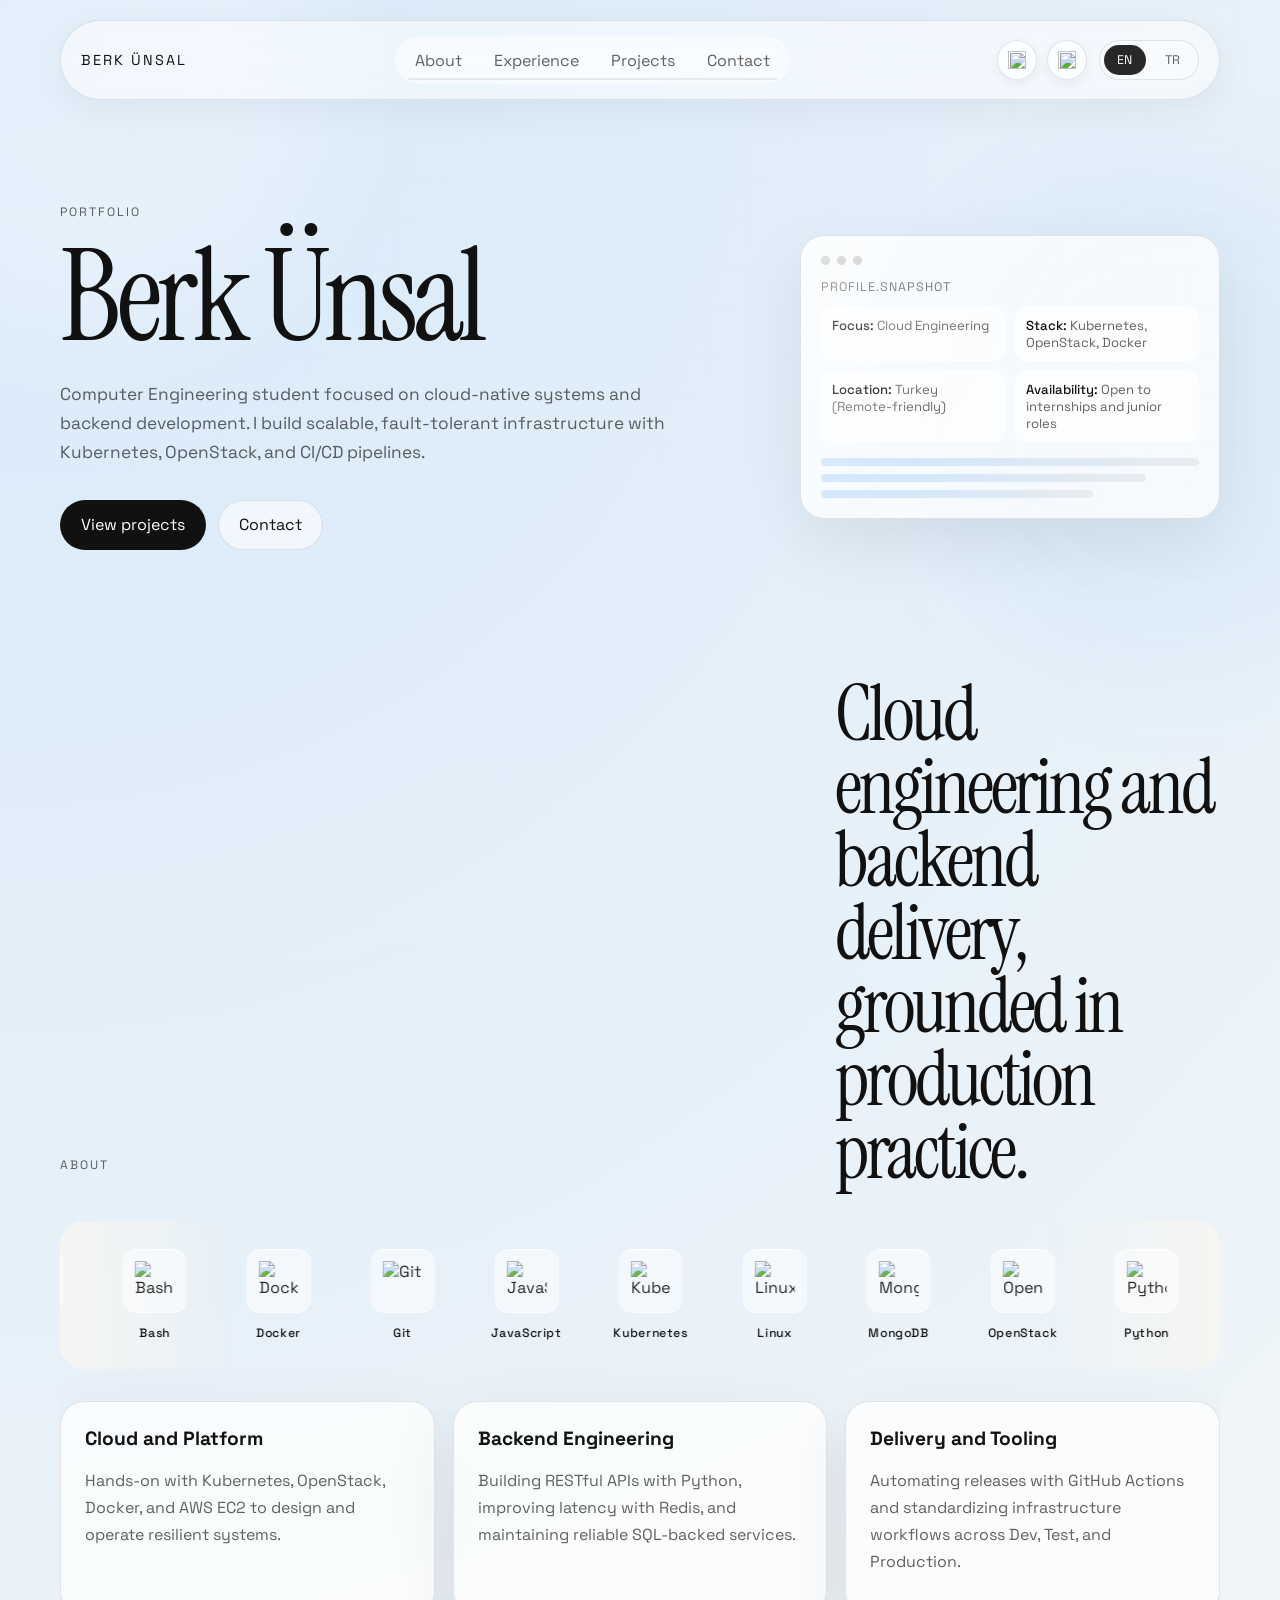
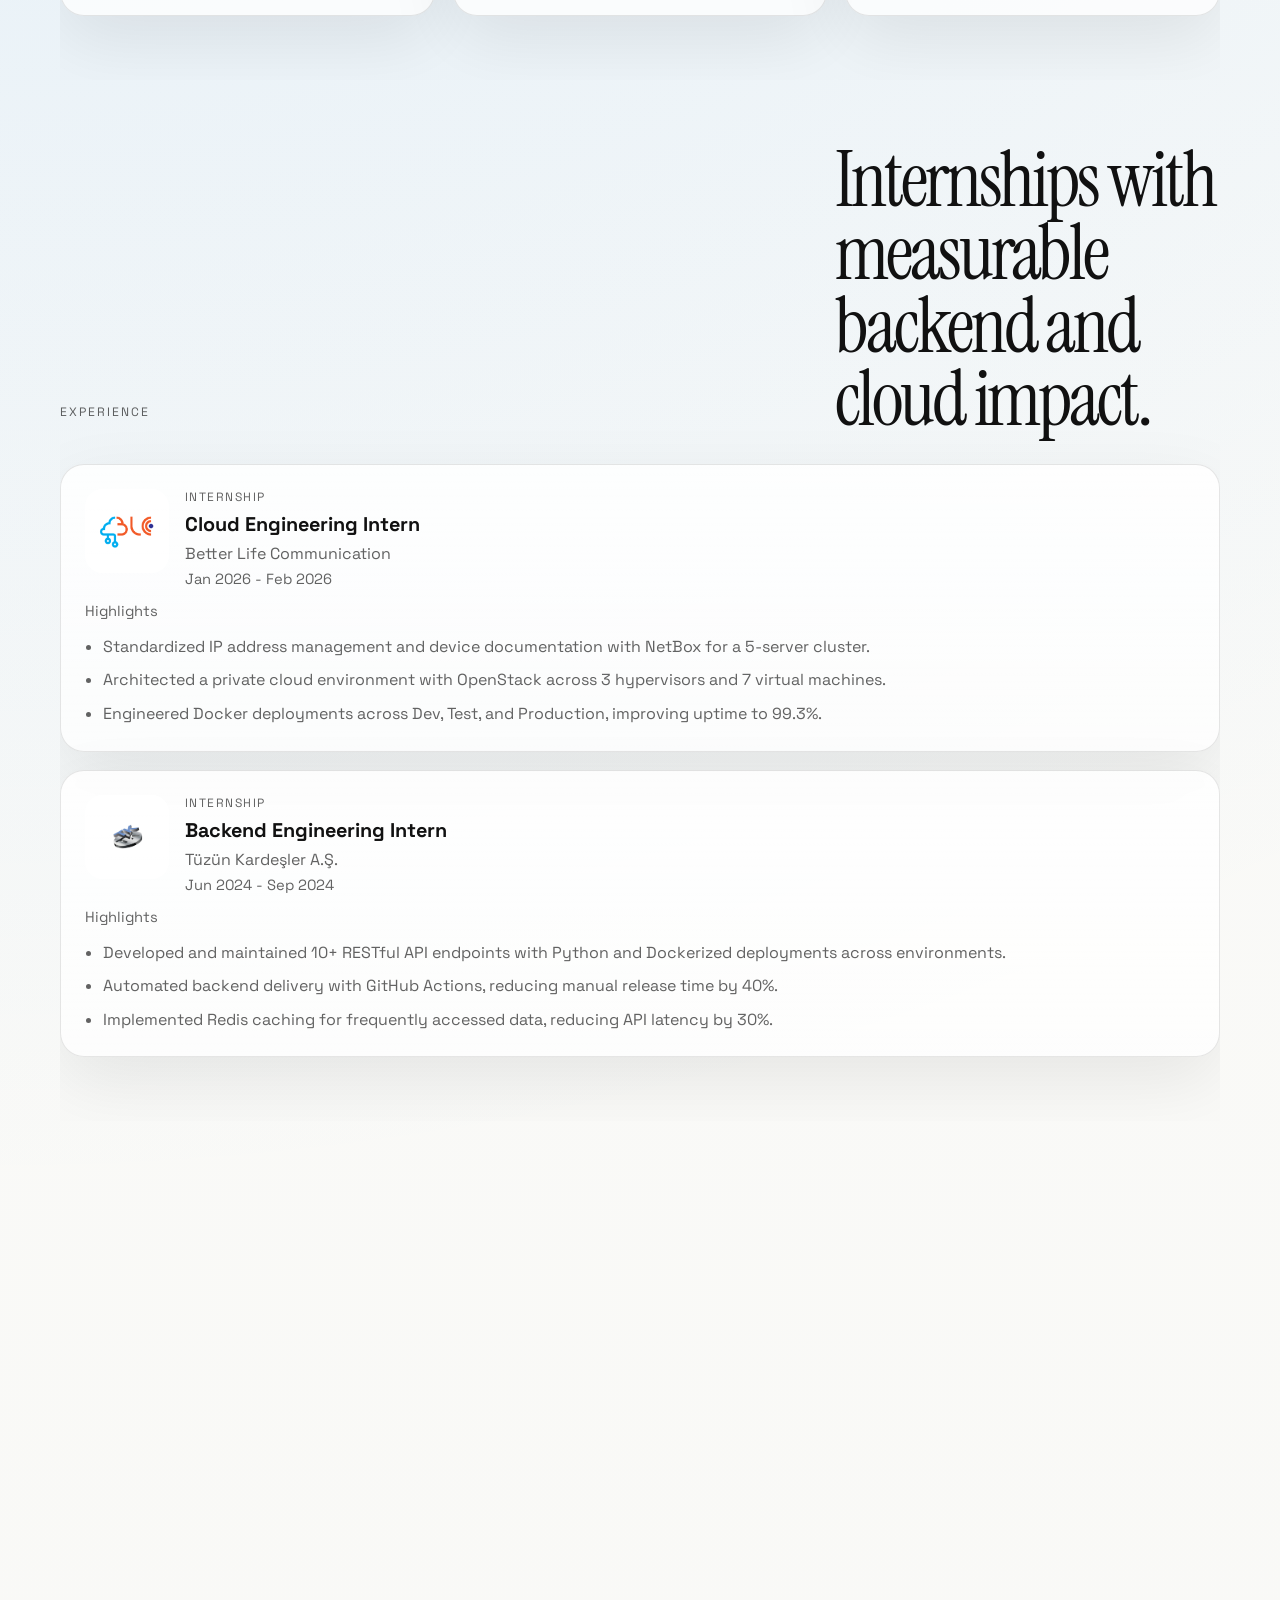
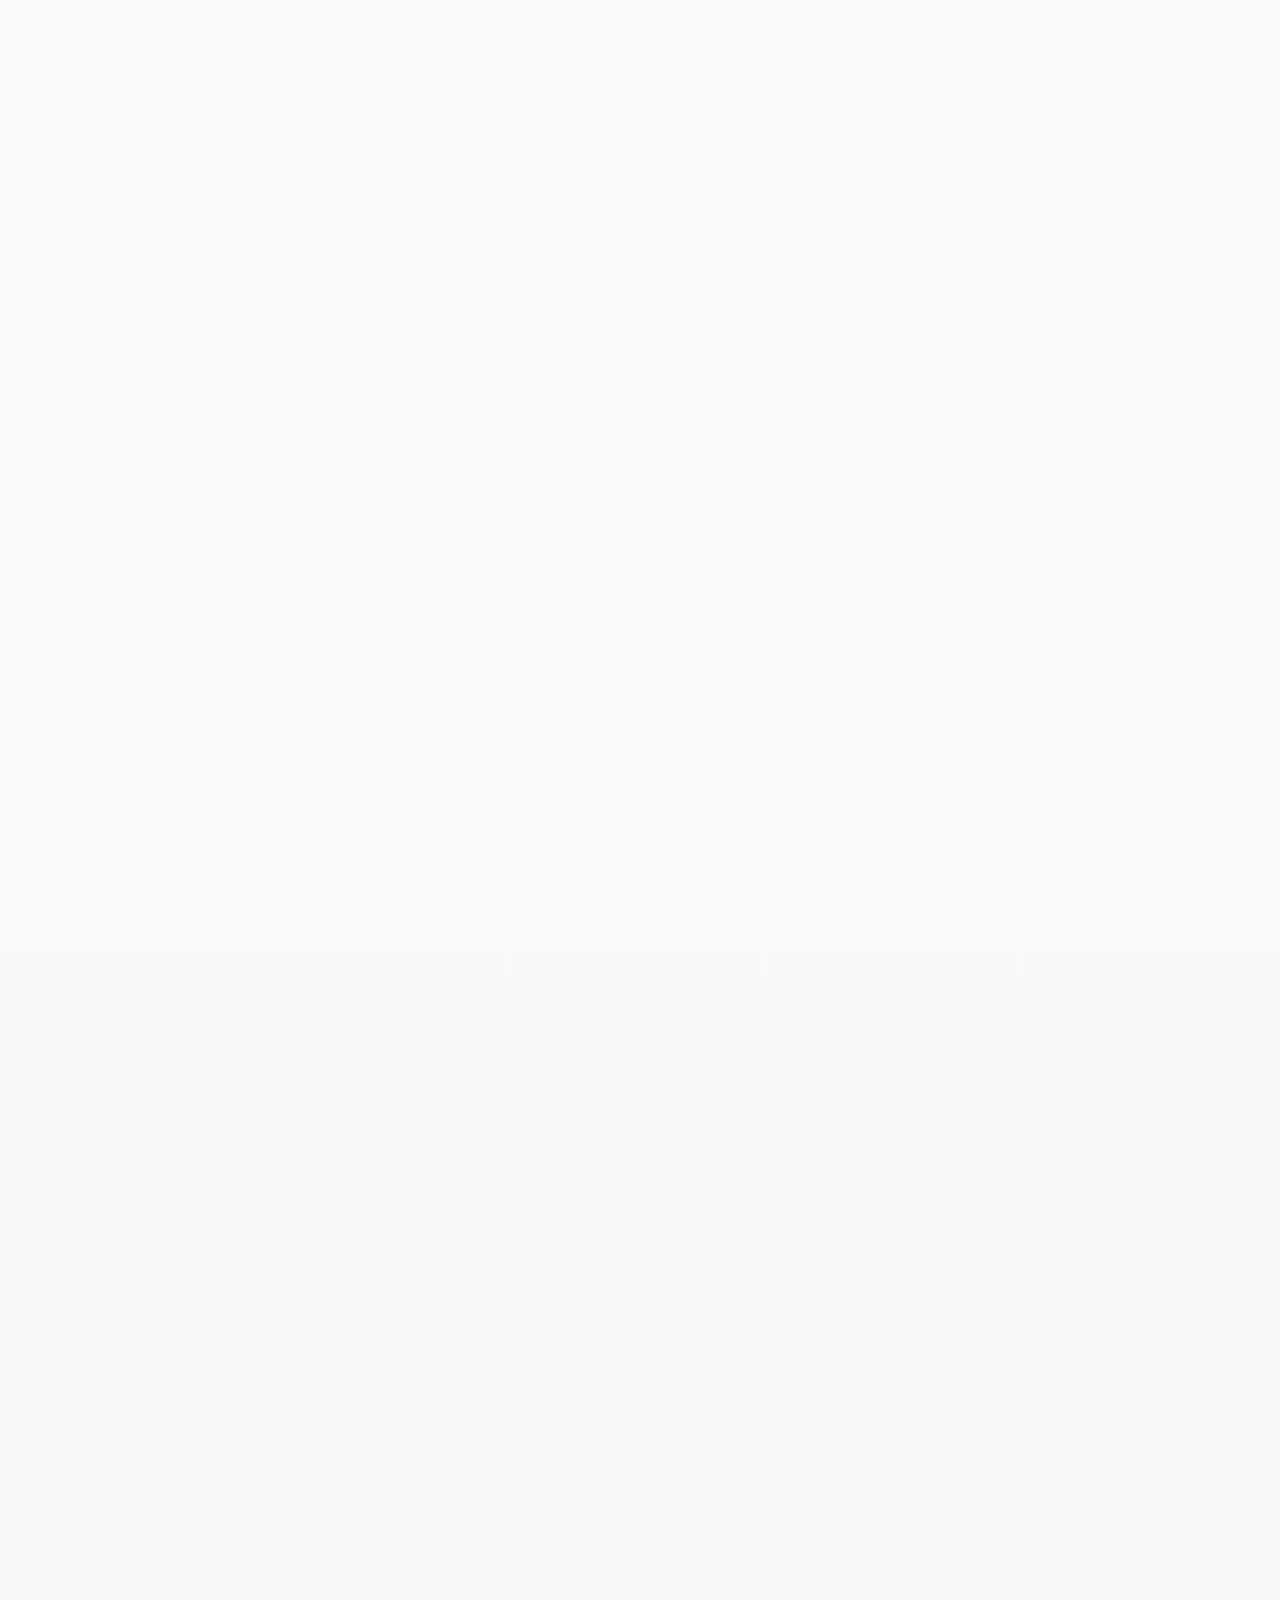
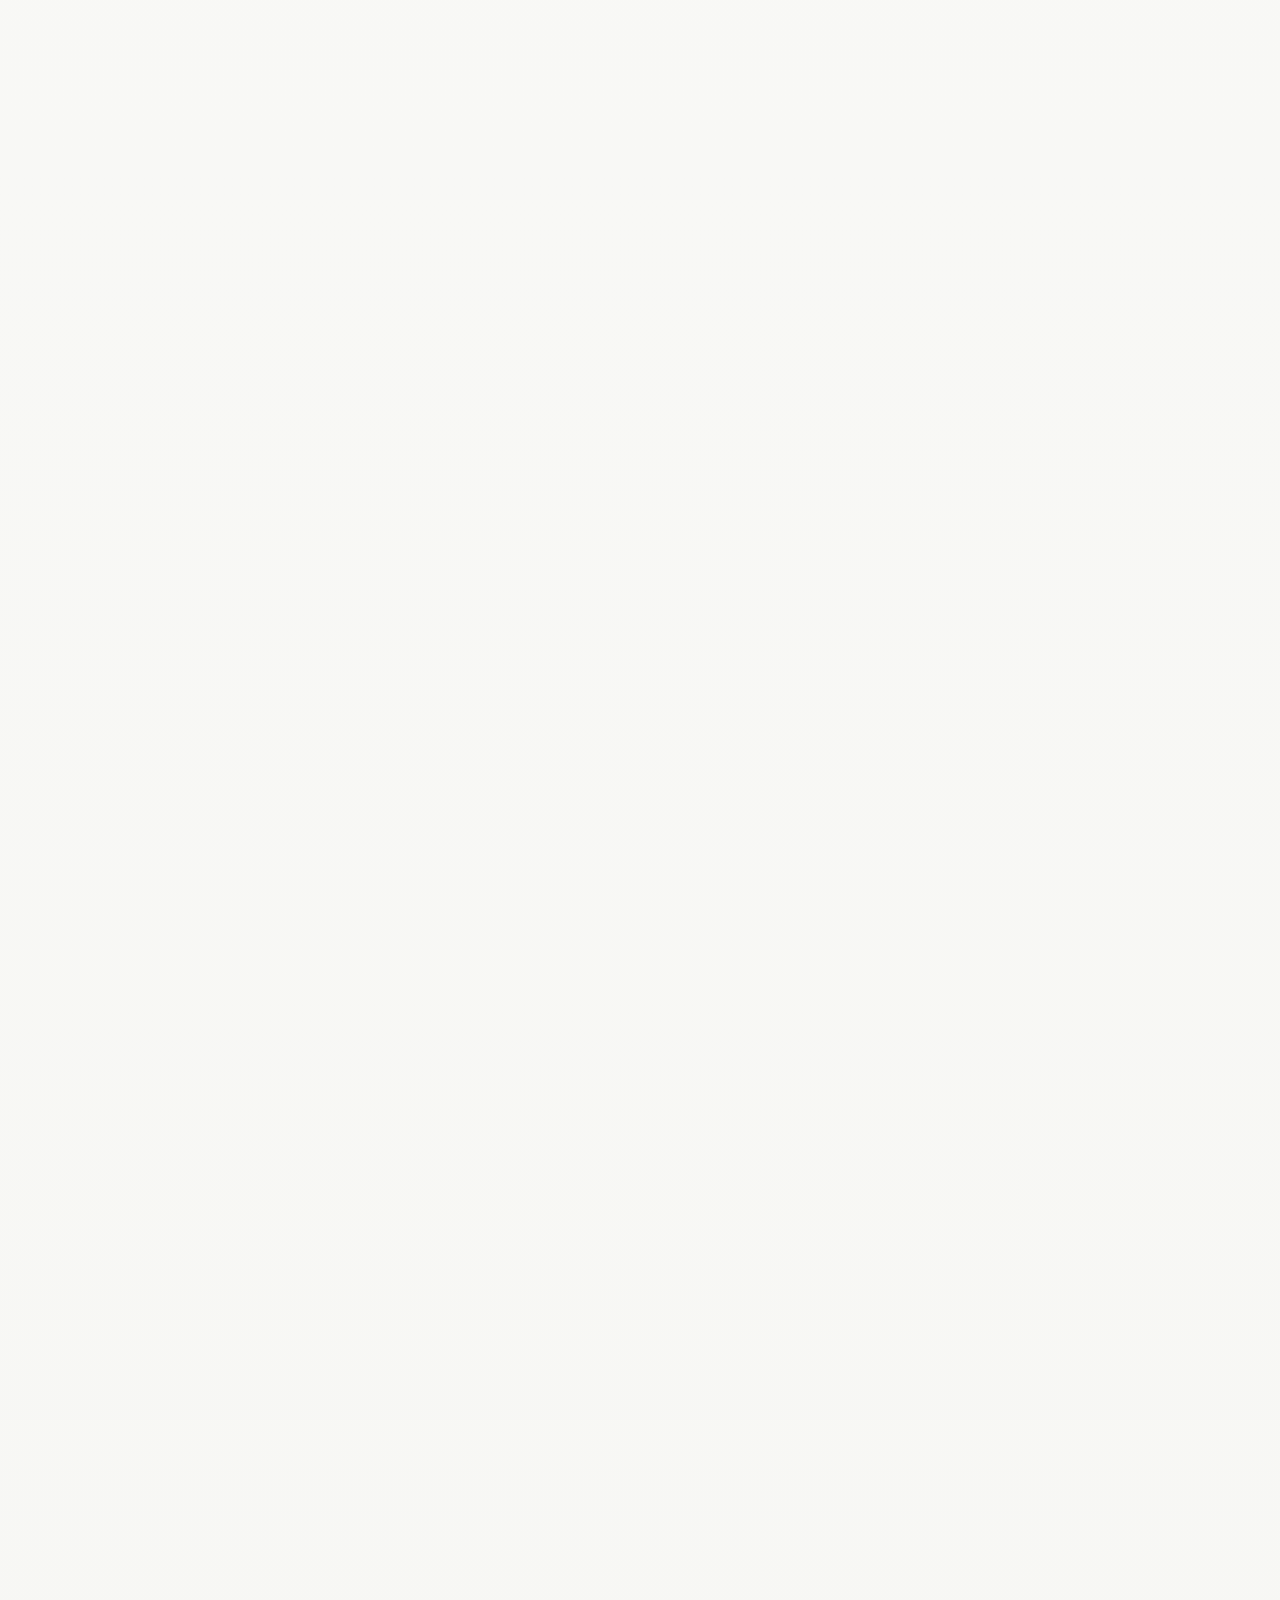
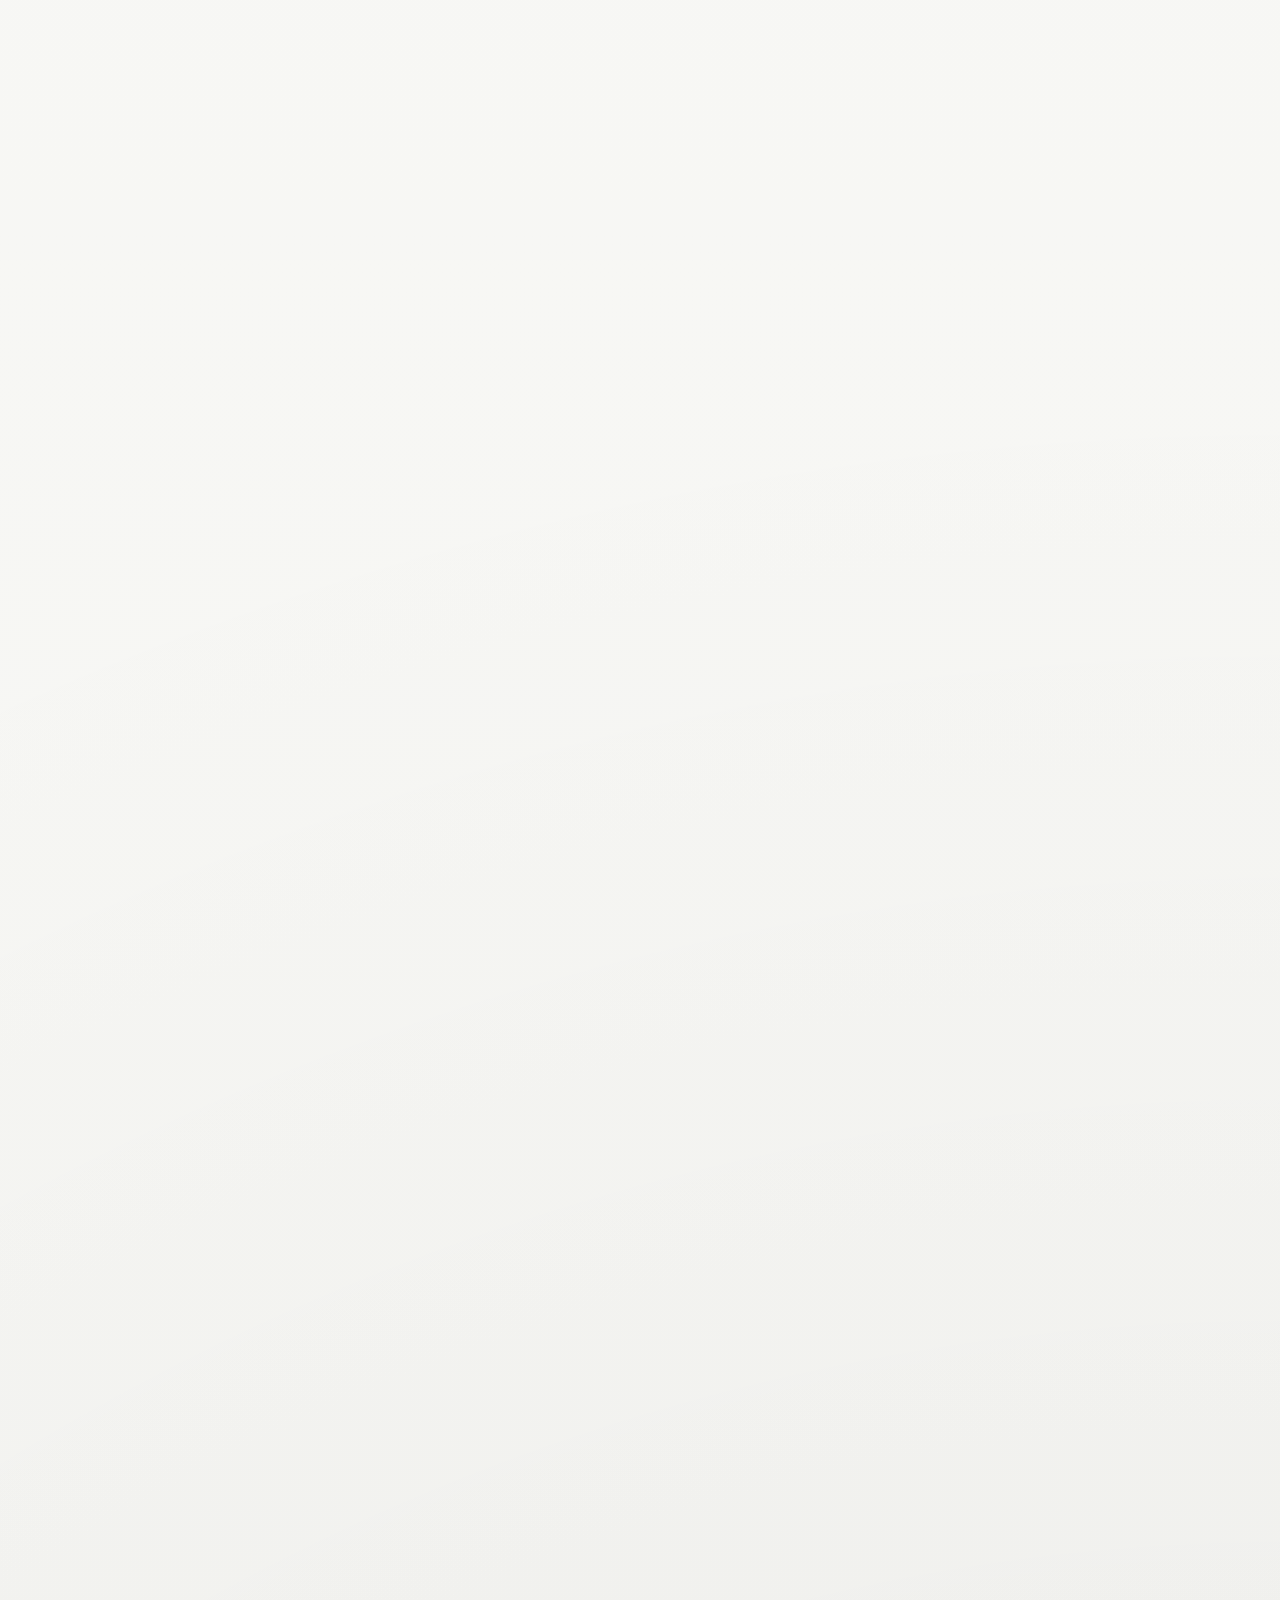
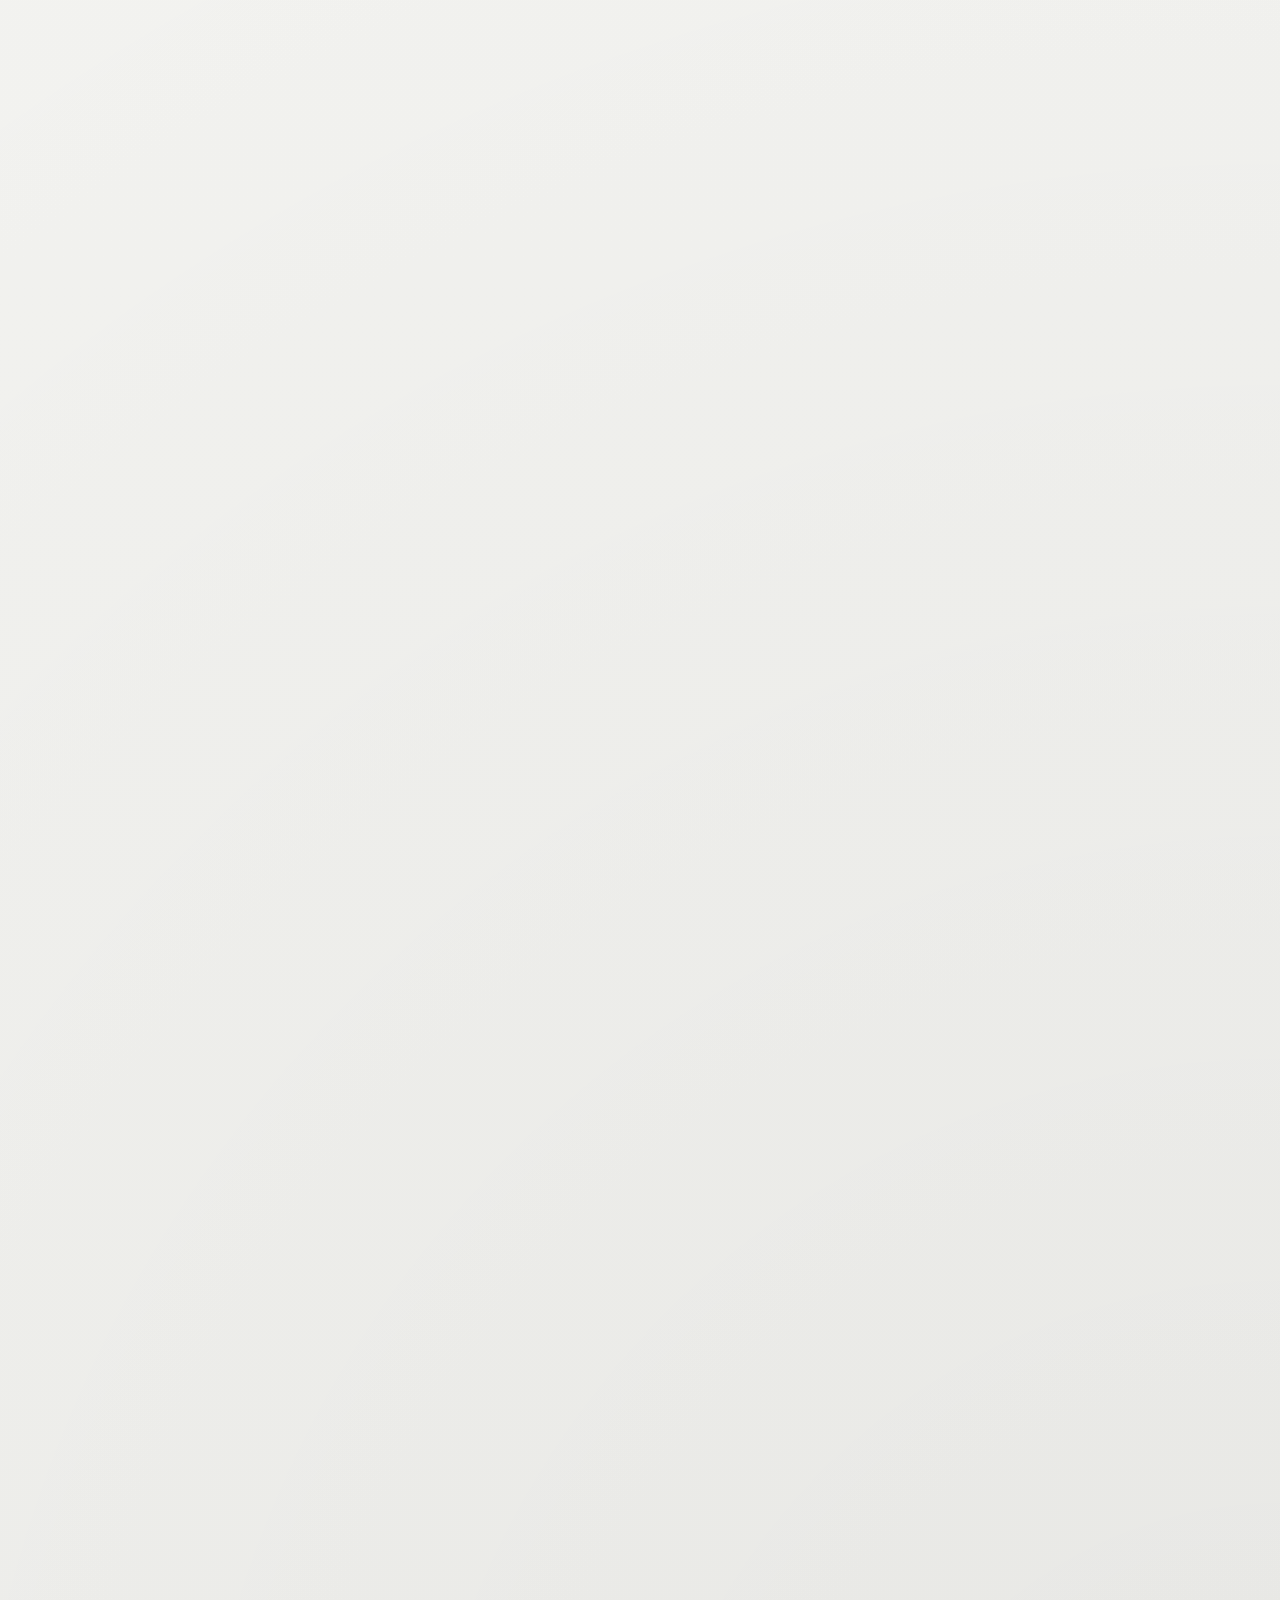
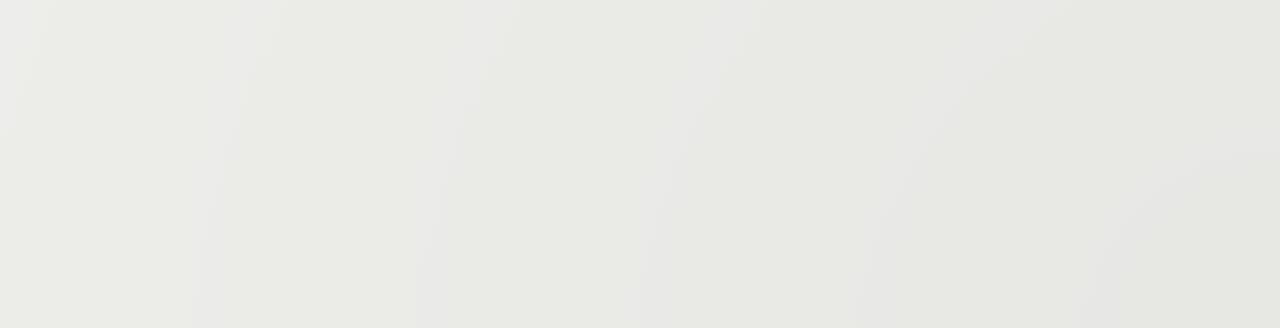
==== index.html @ f34fe657 "Refactor code structure for improved readability and maintainability" ====
<!doctype html>
<html lang="en">
  <head>
    <meta charset="UTF-8" />
    <meta name="viewport" content="width=device-width, initial-scale=1.0" />
    <meta name="description" content="Minimalist portfolio focused on cloud engineering, backend work, and selected GitHub projects." />
    <meta name="theme-color" content="#f5f5f2" />
    <title>Berk | Portfolio</title>
    <link rel="preload" as="image" href="assets/opscommand.png" />
    <link rel="icon" href="data:image/svg+xml,%3Csvg xmlns='http://www.w3.org/2000/svg' viewBox='0 0 64 64'%3E%3Crect width='64' height='64' rx='20' fill='%23111111'/%3E%3Cpath d='M18 44V20h10.2c7.1 0 11.3 3.8 11.3 9.5 0 5.8-4.2 9.5-11.3 9.5H26V44h-8Zm8-13h1.9c3.4 0 5.2-1.5 5.2-4.5s-1.8-4.5-5.2-4.5H26v9Z' fill='%23ffffff'/%3E%3C/svg%3E" />
    <link rel="preconnect" href="https://fonts.googleapis.com" />
    <link rel="preconnect" href="https://fonts.gstatic.com" crossorigin />
    <link rel="preload" as="style" href="https://fonts.googleapis.com/css2?family=Instrument+Serif:ital@0;1&family=Space+Grotesk:wght@400;500;700&display=swap" />
    <link href="https://fonts.googleapis.com/css2?family=Instrument+Serif:ital@0;1&family=Space+Grotesk:wght@400;500;700&display=swap" rel="stylesheet" media="print" onload="this.media='all'" />
    <noscript>
      <link href="https://fonts.googleapis.com/css2?family=Instrument+Serif:ital@0;1&family=Space+Grotesk:wght@400;500;700&display=swap" rel="stylesheet" />
    </noscript>
    <link rel="stylesheet" href="styles.css" />
  </head>
  <body>
    <div class="ambient ambient-left"></div>
    <div class="ambient ambient-right"></div>

    <header class="topbar">
      <a class="brand" href="#hero">Berk Ünsal</a>
      <nav class="nav">
        <span class="nav-progress" aria-hidden="true"><span class="nav-progress-fill"></span></span>
        <a class="nav-link" id="nav-about" href="#about">About</a>
        <a class="nav-link" id="nav-experience" href="#experience">Experience</a>
        <a class="nav-link" id="nav-projects" href="#projects">Projects</a>
        <a class="nav-link" id="nav-contact" href="#contact">Contact</a>
      </nav>
      <div class="topbar-actions">
        <div class="social-links topbar-social-links" aria-label="Social links">
          <a class="social-link" href="https://www.linkedin.com/in/berkunsaltr/" target="_blank" rel="noopener noreferrer" aria-label="LinkedIn">
            <img src="icons/linkedin.png" alt="" loading="lazy" width="20" height="20" decoding="async" />
          </a>
          <a class="social-link" href="https://github.com/Berk-Unsal" target="_blank" rel="noopener noreferrer" aria-label="GitHub">
            <img src="icons/github.png" alt="" loading="lazy" width="20" height="20" decoding="async" />
          </a>
        </div>
        <div class="language-switch" role="group" aria-label="Language switcher">
          <button class="lang-btn" type="button" data-lang="en" aria-label="Switch to English">EN</button>
          <button class="lang-btn" type="button" data-lang="tr" aria-label="Türkçeye geç">TR</button>
        </div>
      </div>
    </header>

    <main>
      <section class="hero section reveal" id="hero">
        <div class="hero-copy">
          <p class="eyebrow" id="hero-eyebrow">Portfolio</p>
          <h1>Berk Ünsal</h1>
          <p class="lede" id="hero-lede">
            Computer Engineering student focused on cloud-native systems and backend development. I build scalable,
            fault-tolerant infrastructure with Kubernetes, OpenStack, and CI/CD pipelines.
          </p>
          <div class="hero-actions">
            <a class="button button-primary" id="hero-view-projects" href="#projects">View projects</a>
            <a class="button button-secondary" id="hero-contact" href="#contact">Contact</a>
          </div>
        </div>
        <aside class="hero-visual glass" aria-hidden="true">
          <div class="hero-visual-header">
            <span></span><span></span><span></span>
          </div>
          <p class="hero-visual-title" id="hero-visual-title">profile.snapshot</p>
          <div class="hero-visual-grid">
            <p><strong id="hero-visual-focus-label">Focus:</strong> <span id="hero-visual-focus-value">Cloud Engineering</span></p>
            <p><strong id="hero-visual-stack-label">Stack:</strong> <span id="hero-visual-stack-value">Kubernetes, OpenStack, Docker</span></p>
            <p><strong id="hero-visual-location-label">Location:</strong> <span id="hero-visual-location-value">Turkey (Remote-friendly)</span></p>
            <p><strong id="hero-visual-availability-label">Availability:</strong> <span id="hero-visual-availability-value">Open to internships and junior roles</span></p>
          </div>
          <div class="hero-visual-lines">
            <span class="line-one"></span>
            <span class="line-two"></span>
            <span class="line-three"></span>
          </div>
        </aside>
      </section>

      <section class="section about reveal" id="about">
        <div class="section-heading">
          <p class="eyebrow" id="about-eyebrow">About</p>
          <h2 id="about-heading">Cloud engineering and backend delivery, grounded in production practice.</h2>
        </div>
        <div class="skills-carousel-container" id="skills-carousel-container" role="region" aria-label="Skills carousel" tabindex="0">
          <p class="sr-only">Swipe or drag to explore skills. The carousel auto-scrolls and can be controlled with arrow keys.</p>
          <div class="skills-carousel-track" id="skills-carousel">
            <!-- Skills will be populated by JavaScript -->
          </div>
        </div>
        <div class="about-grid">
          <article class="about-card glass">
            <h3 id="about-card-1-title">Cloud and Platform</h3>
            <p id="about-card-1-body">
              Hands-on with Kubernetes, OpenStack, Docker, and AWS EC2 to design and operate resilient systems.
            </p>
          </article>
          <article class="about-card glass">
            <h3 id="about-card-2-title">Backend Engineering</h3>
            <p id="about-card-2-body">
              Building RESTful APIs with Python, improving latency with Redis, and maintaining reliable SQL-backed services.
            </p>
          </article>
          <article class="about-card glass">
            <h3 id="about-card-3-title">Delivery and Tooling</h3>
            <p id="about-card-3-body">
              Automating releases with GitHub Actions and standardizing infrastructure workflows across Dev, Test, and Production.
            </p>
          </article>
        </div>
      </section>

      <section class="section experience reveal" id="experience">
        <div class="section-heading">
          <p class="eyebrow" id="experience-eyebrow">Experience</p>
          <h2 id="experience-heading">Internships with measurable backend and cloud impact.</h2>
        </div>
        <div class="experience-grid" id="experience-grid" aria-live="polite"></div>
      </section>

      <section class="section projects reveal" id="projects">
        <div class="section-heading projects-heading">
          <div>
            <p class="eyebrow" id="projects-eyebrow">Projects</p>
            <h2 id="projects-heading">Selected projects and open-source work.</h2>
          </div>
          <p class="projects-note" id="projects-note">A focused set of repositories aligned with cloud, backend, and platform engineering.</p>
        </div>

        <div class="projects-grid" id="projects-grid" aria-live="polite"></div>
      </section>

      <section class="section contact reveal" id="contact">
        <div class="contact-layout">
          <div class="contact-card glass">
            <div>
              <p class="eyebrow" id="contact-eyebrow">Contact</p>
              <h2 id="contact-heading">Open to cloud and backend opportunities.</h2>
              <p id="contact-body">
                You can review my repositories and connect with me through the social links below.
              </p>
            </div>
            <a class="button button-primary" id="contact-back-to-top" href="#hero">Back to top</a>
          </div>
          <div class="cv-request-card glass">
            <div class="cv-request-intro">
              <p class="eyebrow" id="cv-eyebrow">Request my CV</p>
              <h2 id="cv-heading">Need my full CV for a role or collaboration?</h2>
              <p id="cv-body">Share a few details below and I will send it to your email.</p>
            </div>

            <form class="cv-request-form" id="cv-request-form" action="https://formspree.io/f/xgopgkad" method="POST">
              <input type="hidden" name="_subject" value="CV request from portfolio" />
              <input type="hidden" name="_next" value="/success.html" />
              <input type="text" name="_gotcha" tabindex="-1" autocomplete="off" class="sr-only" aria-hidden="true" />

              <div class="field-group">
                <label for="cv-name" id="cv-label-name">Name</label>
                <input id="cv-name" name="name" type="text" autocomplete="name" required placeholder="Your name" />
              </div>

              <div class="field-group">
                <label for="cv-company" id="cv-label-company">Company/Organization</label>
                <input id="cv-company" name="company" type="text" autocomplete="organization" required placeholder="Company or organization" />
              </div>

              <div class="field-group field-group-email">
                <label for="cv-email" id="cv-label-email">Email</label>
                <input id="cv-email" name="email" type="email" autocomplete="email" required placeholder="you@company.com" />
              </div>

              <div class="field-group field-group-full">
                <label for="cv-message" id="cv-label-message">Message</label>
                <textarea id="cv-message" name="message" rows="5" required placeholder="Tell me why you want my CV and any role context."></textarea>
              </div>

              <button class="button button-primary" id="cv-submit" type="submit">Request my CV</button>
              <p class="cv-form-status" id="cv-form-status" role="status" aria-live="polite"></p>
            </form>
          </div>
        </div>
      </section>
    </main>

    <!-- Video Modal -->
    <div id="video-modal" class="video-modal" style="display: none;">
      <div class="video-modal-backdrop"></div>
      <div class="video-modal-content">
        <button id="video-modal-close" class="video-modal-close" aria-label="Close video" type="button">&times;</button>
        <video id="video-player" class="video-player" controls>
          <source id="video-source" src="" type="video/mp4">
          Your browser does not support the video tag.
        </video>
      </div>
    </div>

    <script src="app.js" defer></script>
  </body>
</html>
---- styles.css ----
:root {
  color-scheme: light;
  --bg: #f5f5f2;
  --bg-strong: #eceae5;
  --surface: rgba(255, 255, 255, 0.72);
  --surface-strong: rgba(255, 255, 255, 0.9);
  --text: #111111;
  --muted: rgba(17, 17, 17, 0.66);
  --line: rgba(17, 17, 17, 0.1);
  --accent: #0a84ff;
  --accent-soft: rgba(10, 132, 255, 0.12);
  --shadow: 0 24px 70px rgba(0, 0, 0, 0.08);
  --shadow-soft: 0 16px 38px rgba(0, 0, 0, 0.07);
  --radius-xl: 32px;
  --radius-lg: 24px;
  --radius-md: 18px;
  --max-width: 1160px;
}

* {
  box-sizing: border-box;
}

html {
  scroll-behavior: smooth;
}

body {
  margin: 0;
  font-family: "Space Grotesk", sans-serif;
  text-rendering: optimizeLegibility;
  font-synthesis-weight: none;
  background:
    radial-gradient(circle at top left, rgba(10, 132, 255, 0.15), transparent 28%),
    radial-gradient(circle at bottom right, rgba(0, 0, 0, 0.06), transparent 32%),
    linear-gradient(180deg, #fbfbf9 0%, var(--bg) 100%);
  color: var(--text);
  min-height: 100vh;
  overflow-x: hidden;
}

body::before {
  content: "";
  position: fixed;
  inset: 0;
  pointer-events: none;
  background-image: linear-gradient(rgba(17, 17, 17, 0.025) 1px, transparent 1px), linear-gradient(90deg, rgba(17, 17, 17, 0.025) 1px, transparent 1px);
  background-size: 44px 44px;
  mask-image: linear-gradient(180deg, rgba(0, 0, 0, 0.22), transparent 85%);
}

a {
  color: inherit;
  text-decoration: none;
}

img {
  display: block;
  max-width: 100%;
}

button,
input {
  font: inherit;
}

a:focus-visible,
button:focus-visible,
.lang-btn:focus-visible,
.button:focus-visible,
.social-link:focus-visible,
.project-links a:focus-visible,
.nav-link:focus-visible {
  outline: 2px solid var(--accent);
  outline-offset: 3px;
}

section {
  position: relative;
}

.sr-only {
  position: absolute;
  width: 1px;
  height: 1px;
  padding: 0;
  margin: -1px;
  overflow: hidden;
  clip: rect(0, 0, 0, 0);
  border: 0;
}

.ambient {
  position: fixed;
  width: 520px;
  height: 520px;
  border-radius: 50%;
  filter: blur(60px);
  opacity: 0.34;
  pointer-events: none;
  z-index: -1;
}

.ambient-left {
  top: -180px;
  left: -180px;
  background: rgba(255, 255, 255, 0.9);
}

.ambient-right {
  right: -160px;
  top: 18vh;
  background: rgba(10, 132, 255, 0.12);
}

.topbar {
  width: min(calc(100% - 32px), var(--max-width));
  margin: 20px auto 0;
  display: flex;
  align-items: center;
  justify-content: space-between;
  padding: 16px 20px;
  border: 1px solid var(--line);
  border-radius: 999px;
  background: rgba(255, 255, 255, 0.5);
  backdrop-filter: blur(18px);
  position: sticky;
  top: 16px;
  z-index: 20;
  box-shadow: 0 10px 40px rgba(0, 0, 0, 0.05);
}

.topbar-actions {
  display: flex;
  align-items: center;
  gap: 12px;
}

.brand {
  font-size: 0.9rem;
  letter-spacing: 0.14em;
  text-transform: uppercase;
}

.nav {
  position: relative;
  display: flex;
  align-items: center;
  gap: 4px;
  color: var(--muted);
  padding: 5px;
  border-radius: 999px;
  background: rgba(255, 255, 255, 0.3);
  border: 1px solid rgba(255, 255, 255, 0.5);
  backdrop-filter: blur(14px);
  -webkit-backdrop-filter: blur(14px);
  isolation: isolate;
}

.nav-progress {
  position: absolute;
  left: 12px;
  right: 12px;
  bottom: 2px;
  height: 2px;
  border-radius: 999px;
  background: rgba(17, 17, 17, 0.08);
  overflow: hidden;
  pointer-events: none;
}

.nav-progress-fill {
  width: 100%;
  height: 100%;
  border-radius: inherit;
  transform-origin: left center;
  transform: scaleX(var(--section-progress, 0));
  background: linear-gradient(90deg, rgba(10, 132, 255, 0.55), rgba(17, 17, 17, 0.45));
  transition: transform 180ms linear;
}

.nav-link {
  position: relative;
  z-index: 1;
  min-height: 34px;
  white-space: nowrap;
  padding: 6px 14px;
  display: inline-flex;
  align-items: center;
  justify-content: center;
  border-radius: 999px;
  transition: color 220ms ease;
}

.nav a:hover {
  color: var(--text);
}

.nav-link.is-current {
  color: var(--text);
  text-shadow: 0 0 14px rgba(10, 132, 255, 0.18);
}

.nav-indicator {
  position: absolute;
  left: 0;
  top: 0;
  width: 1px;
  height: 1px;
  border-radius: 999px;
  pointer-events: none;
  opacity: 0;
  transform: translate3d(0, 0, 0) translate(-50%, -50%);
  background:
    radial-gradient(circle at 34% 28%, rgba(255, 255, 255, 0.9), rgba(255, 255, 255, 0.4) 42%, rgba(255, 255, 255, 0.14) 100%),
    linear-gradient(165deg, rgba(255, 255, 255, 0.54), rgba(255, 255, 255, 0.2));
  border: 1px solid rgba(255, 255, 255, 0.9);
  box-shadow: 0 10px 26px rgba(0, 0, 0, 0.09), inset 0 1px 0 rgba(255, 255, 255, 0.9), 0 0 0 1px rgba(10, 132, 255, 0.08);
  backdrop-filter: blur(12px) saturate(125%);
  -webkit-backdrop-filter: blur(12px) saturate(125%);
  transition: transform 480ms cubic-bezier(0.2, 0.8, 0.2, 1), width 420ms cubic-bezier(0.2, 0.8, 0.2, 1), height 420ms cubic-bezier(0.2, 0.8, 0.2, 1), opacity 220ms ease;
}

.nav-indicator.is-visible {
  opacity: 1;
}

.nav-indicator.is-instant {
  transition: none;
}

.nav-indicator.is-switching {
  animation: nav-liquid-switch 460ms cubic-bezier(0.22, 1, 0.36, 1);
}

@keyframes nav-liquid-switch {
  0% {
    filter: saturate(1) brightness(1);
  }
  45% {
    filter: saturate(1.22) brightness(1.03);
  }
  100% {
    filter: saturate(1) brightness(1);
  }
}

.language-switch {
  display: inline-flex;
  align-items: center;
  gap: 6px;
  padding: 4px;
  border-radius: 999px;
  border: 1px solid var(--line);
  background: rgba(255, 255, 255, 0.42);
}

.topbar-social-links {
  gap: 8px;
}

.topbar-social-links .social-link {
  width: 40px;
  height: 40px;
  background: rgba(255, 255, 255, 0.7);
  box-shadow: 0 4px 12px rgba(0, 0, 0, 0.06);
}

.topbar-social-links .social-link img {
  width: 18px;
  height: 18px;
}

.lang-btn {
  min-height: 30px;
  min-width: 42px;
  border-radius: 999px;
  border: 0;
  background: transparent;
  color: var(--muted);
  font-size: 0.78rem;
  letter-spacing: 0.06em;
  cursor: pointer;
  transition: background 160ms ease, color 160ms ease;
}

.lang-btn.is-current {
  background: rgba(17, 17, 17, 0.9);
  color: #fff;
}

main {
  width: min(calc(100% - 32px), var(--max-width));
  margin: 0 auto;
  padding: 56px 0 88px;
}

.section:not(#hero) {
  content-visibility: auto;
  contain-intrinsic-size: 780px;
}

.section {
  padding: 64px 0;
}

.hero {
  display: grid;
  grid-template-columns: minmax(0, 1fr) minmax(280px, 420px);
  gap: 28px;
  align-items: center;
  padding-top: 48px;
}

.hero-visual {
  border-radius: var(--radius-lg);
  padding: 20px;
  position: relative;
  overflow: hidden;
  min-height: 280px;
  background:
    linear-gradient(145deg, rgba(255, 255, 255, 0.8), rgba(244, 249, 255, 0.66) 46%, rgba(255, 255, 255, 0.5)),
    radial-gradient(circle at 0% 110%, rgba(10, 132, 255, 0.18), transparent 56%);
  box-shadow: 0 26px 66px rgba(13, 29, 48, 0.18);
}

.hero-visual::after {
  content: "";
  position: absolute;
  inset: 0;
  background: linear-gradient(120deg, rgba(255, 255, 255, 0.45), transparent 45%);
  pointer-events: none;
}

.hero-visual-header {
  display: flex;
  gap: 7px;
}

.hero-visual-header span {
  width: 9px;
  height: 9px;
  border-radius: 999px;
  background: rgba(17, 17, 17, 0.22);
}

.hero-visual-title {
  margin: 14px 0 12px;
  letter-spacing: 0.08em;
  font-size: 0.78rem;
  text-transform: uppercase;
  color: var(--muted);
}

.hero-visual-grid {
  display: grid;
  grid-template-columns: 1fr 1fr;
  gap: 10px;
  margin-bottom: 16px;
}

.hero-visual-grid p {
  margin: 0;
  border-radius: 12px;
  padding: 9px 10px;
  font-size: 0.82rem;
  background: rgba(255, 255, 255, 0.6);
  border: 1px solid rgba(255, 255, 255, 0.72);
  color: var(--muted);
}

.hero-visual-grid strong {
  color: var(--text);
  font-weight: 500;
}

.hero-visual-lines {
  display: grid;
  gap: 8px;
}

.hero-visual-lines span {
  display: block;
  height: 8px;
  border-radius: 999px;
  background: linear-gradient(90deg, rgba(10, 132, 255, 0.18), rgba(17, 17, 17, 0.06));
  transform-origin: left;
  animation: pulse-line 3.6s ease-in-out infinite;
}

.hero-visual-lines .line-two {
  width: 86%;
  animation-delay: 240ms;
}

.hero-visual-lines .line-three {
  width: 72%;
  animation-delay: 480ms;
}

@keyframes pulse-line {
  0%,
  100% {
    opacity: 0.55;
    transform: scaleX(0.96);
  }
  50% {
    opacity: 1;
    transform: scaleX(1);
  }
}

.hero-copy h1,
.section-heading h2,
.contact-card h2 {
  font-family: "Instrument Serif", serif;
  font-weight: 400;
  line-height: 0.95;
  letter-spacing: -0.04em;
  margin: 0;
}

.hero-copy h1 {
  font-size: clamp(4rem, 10vw, 8.5rem);
  max-width: 10ch;
}

.eyebrow {
  margin: 0 0 16px;
  text-transform: uppercase;
  letter-spacing: 0.16em;
  font-size: 0.76rem;
  color: var(--muted);
}

.lede,
.about-card p,
.contact-card p,
.projects-note,
.project-meta,
.project-description {
  color: var(--muted);
  line-height: 1.7;
}

.lede {
  max-width: 38rem;
  font-size: 1.08rem;
  margin: 22px 0 0;
}

.hero-actions {
  display: flex;
  flex-wrap: wrap;
  gap: 12px;
  margin-top: 32px;
}

.button {
  display: inline-flex;
  align-items: center;
  justify-content: center;
  min-height: 50px;
  padding: 0 20px;
  border-radius: 999px;
  border: 1px solid transparent;
  transition: transform 180ms ease, box-shadow 180ms ease, background 180ms ease, border-color 180ms ease;
}

.button:hover {
  transform: translateY(-1px);
  box-shadow: 0 18px 34px rgba(0, 0, 0, 0.08);
}

.button-primary {
  background: var(--text);
  color: #fff;
}

.button-secondary {
  border-color: var(--line);
  background: rgba(255, 255, 255, 0.55);
}

.glass {
  background: var(--surface);
  border: 1px solid var(--line);
  box-shadow: var(--shadow);
  backdrop-filter: blur(20px);
}

.section-heading {
  display: flex;
  align-items: end;
  justify-content: space-between;
  gap: 24px;
  margin-bottom: 28px;
}

.section-heading h2 {
  font-size: clamp(2.5rem, 6vw, 5rem);
  max-width: 11ch;
}

.projects-note {
  max-width: 24rem;
  margin: 0;
}

.about-grid,
.experience-grid,
.projects-grid {
  display: grid;
  gap: 18px;
}

.about-grid {
  grid-template-columns: repeat(3, minmax(0, 1fr));
}

.experience-grid {
  grid-template-columns: minmax(0, 1fr);
}

.skills-carousel-container {
  margin: 32px 0;
  overflow: hidden;
  border-radius: var(--radius-lg);
  background: linear-gradient(90deg, var(--bg) 0%, transparent 15%, transparent 85%, var(--bg) 100%);
  position: relative;
  z-index: 1;
  touch-action: pan-y;
  cursor: grab;
}

.skills-carousel-container.is-dragging {
  cursor: grabbing;
}

.skills-carousel-track {
  display: flex;
  gap: 24px;
  padding: 28px 24px;
  will-change: transform;
  user-select: none;
}

.skills-carousel-item {
  display: flex;
  flex-direction: column;
  align-items: center;
  gap: 12px;
  min-width: 100px;
  flex-shrink: 0;
}

.skills-carousel-icon {
  width: 64px;
  height: 64px;
  display: flex;
  align-items: center;
  justify-content: center;
  background: rgba(255, 255, 255, 0.5);
  border: 1px solid rgba(255, 255, 255, 0.62);
  border-radius: 14px;
  transition: transform 200ms ease, background 200ms ease, box-shadow 200ms ease;
}

.skills-carousel-icon img {
  width: 40px;
  height: 40px;
  object-fit: contain;
  filter: opacity(0.9);
}

.skills-carousel-item:hover .skills-carousel-icon {
  transform: translateY(-2px) scale(1.08);
  background: rgba(255, 255, 255, 0.68);
  box-shadow: 0 8px 20px rgba(0, 0, 0, 0.1);
}

.skills-carousel-label {
  font-size: 0.76rem;
  font-weight: 500;
  letter-spacing: 0.05em;
  color: var(--text);
  text-align: center;
  white-space: nowrap;
  text-transform: capitalize;
}

.about-card,
.contact-card,
.project-card,
.experience-card {
  border-radius: var(--radius-lg);
  padding: 24px;
}

.about-card h3,
.project-title {
  margin: 0 0 12px;
  font-size: 1.2rem;
}

.projects-grid {
  grid-template-columns: minmax(0, 1fr);
}

.experience-card {
  display: grid;
  gap: 14px;
  background: linear-gradient(180deg, rgba(255, 255, 255, 0.86), rgba(255, 255, 255, 0.7));
}

.experience-top {
  display: grid;
  grid-template-columns: 84px minmax(0, 1fr);
  gap: 16px;
  align-items: start;
}

.experience-logo {
  width: 84px;
  height: 84px;
  border-radius: 18px;
  display: flex;
  align-items: center;
  justify-content: center;
  padding: 12px;
  background: rgba(255, 255, 255, 0.7);
  border: 1px solid rgba(255, 255, 255, 0.78);
  box-shadow: inset 0 1px 0 rgba(255, 255, 255, 0.55);
}

.experience-logo img {
  width: 100%;
  height: 100%;
  object-fit: contain;
}

.experience-header {
  display: grid;
  gap: 6px;
}

.experience-badge {
  margin: 0;
  color: var(--muted);
  text-transform: uppercase;
  letter-spacing: 0.12em;
  font-size: 0.75rem;
}

.experience-title {
  margin: 0;
  font-size: 1.24rem;
}

.experience-company,
.experience-period,
.experience-highlights-title {
  margin: 0;
  color: var(--muted);
}

.experience-company a {
  color: inherit;
  text-decoration-thickness: 1px;
  text-underline-offset: 2px;
}

.experience-period,
.experience-highlights-title {
  font-size: 0.92rem;
}

.experience-highlights {
  margin: 0;
  padding-left: 18px;
  display: grid;
  gap: 8px;
  color: var(--muted);
  line-height: 1.6;
}

.project-card {
  --project-accent: rgba(10, 132, 255, 0.22);
  --project-edge: rgba(255, 255, 255, 0.72);
  grid-column: 1 / -1;
  width: 100%;
  display: grid;
  gap: 16px;
  background:
    linear-gradient(160deg, rgba(255, 255, 255, 0.58), rgba(255, 255, 255, 0.22) 45%, rgba(255, 255, 255, 0.42) 100%),
    rgba(255, 255, 255, 0.28);
  border: 1px solid var(--project-edge);
  backdrop-filter: blur(24px) saturate(128%);
  -webkit-backdrop-filter: blur(24px) saturate(128%);
  transition: transform 220ms ease, box-shadow 220ms ease, border-color 220ms ease, opacity 700ms ease, filter 700ms ease;
  position: relative;
  overflow: hidden;
}

.projects-grid .project-card:nth-child(2n) {
  --project-accent: rgba(59, 145, 255, 0.24);
}

.projects-grid .project-card:nth-child(3n) {
  --project-accent: rgba(42, 116, 196, 0.24);
}

.projects-grid .project-card:nth-child(odd) {
  background:
    linear-gradient(160deg, rgba(255, 255, 255, 0.62), rgba(255, 255, 255, 0.24) 45%, rgba(255, 255, 255, 0.46) 100%),
    rgba(255, 255, 255, 0.3);
}

.projects-grid .project-card:nth-child(even) {
  background:
    linear-gradient(160deg, rgba(245, 250, 255, 0.54), rgba(255, 255, 255, 0.2) 45%, rgba(242, 248, 255, 0.42) 100%),
    rgba(255, 255, 255, 0.24);
  border-color: rgba(235, 244, 255, 0.75);
}

.project-card::after {
  content: "";
  position: absolute;
  inset: auto -18% -55% auto;
  width: 280px;
  height: 280px;
  background: radial-gradient(circle, var(--project-accent), rgba(10, 132, 255, 0.02) 45%, transparent 70%);
  pointer-events: none;
}

.projects-grid .project-card:nth-child(even)::after {
  background: radial-gradient(circle, rgba(115, 165, 255, 0.2), rgba(115, 165, 255, 0.03) 45%, transparent 70%);
}

.project-card::before {
  content: "";
  position: absolute;
  inset: 0;
  width: 100%;
  height: 100%;
  background:
    linear-gradient(110deg, rgba(255, 255, 255, 0.5), rgba(255, 255, 255, 0.07) 38%, transparent 62%),
    linear-gradient(90deg, transparent, rgba(10, 132, 255, 0.22), transparent);
  transform: scaleX(0.9);
  opacity: 0;
  transition: transform 700ms ease, opacity 700ms ease;
  pointer-events: none;
}

.project-card:hover {
  transform: translateY(-4px);
  box-shadow: 0 24px 64px rgba(0, 0, 0, 0.11), inset 0 1px 0 rgba(255, 255, 255, 0.35);
  border-color: rgba(255, 255, 255, 0.68);
}

.project-card.is-visible::before {
  transform: scaleX(1);
  opacity: 0.78;
}

.project-image {
  aspect-ratio: 16 / 10;
  border-radius: 18px;
  background: linear-gradient(160deg, rgba(255, 255, 255, 0.36), rgba(255, 255, 255, 0.15));
  border: 1px solid rgba(255, 255, 255, 0.58);
  box-shadow: inset 0 1px 0 rgba(255, 255, 255, 0.45);
  backdrop-filter: blur(12px);
  -webkit-backdrop-filter: blur(12px);
  overflow: hidden;
  position: relative;
}

.project-image::before {
  content: "";
  position: absolute;
  inset: 0;
  background: linear-gradient(148deg, rgba(255, 255, 255, 0.5), transparent 52%);
  pointer-events: none;
  z-index: 2;
}

.project-image::after {
  content: "";
  position: absolute;
  inset: 0;
  border-radius: inherit;
  border: 1px solid rgba(255, 255, 255, 0.34);
  box-shadow: inset 0 0 0 1px rgba(255, 255, 255, 0.14);
  pointer-events: none;
  z-index: 3;
}

.project-image img {
  width: 100%;
  height: 100%;
  object-fit: contain;
  object-position: center;
  transition: transform 360ms ease, filter 360ms ease;
}

.project-card:hover .project-image img {
  transform: scale(1.025);
  filter: saturate(1.04) contrast(1.03);
}

.project-header {
  display: flex;
  align-items: start;
  justify-content: space-between;
  gap: 16px;
}

.project-badge {
  display: inline-flex;
  align-items: center;
  gap: 8px;
  padding: 6px 10px;
  border-radius: 999px;
  background: rgba(255, 255, 255, 0.5);
  border: 1px solid rgba(255, 255, 255, 0.6);
  font-size: 0.84rem;
  color: var(--muted);
}

.project-meta {
  display: flex;
  flex-wrap: wrap;
  gap: 10px 14px;
  font-size: 0.92rem;
}

.project-labels {
  display: flex;
  flex-wrap: wrap;
  gap: 8px;
}

.project-label {
  display: inline-flex;
  align-items: center;
  padding: 6px 10px;
  border-radius: 999px;
  background: rgba(255, 255, 255, 0.42);
  border: 1px solid rgba(255, 255, 255, 0.58);
  color: var(--muted);
  font-size: 0.84rem;
}

.project-highlights {
  display: grid;
  gap: 6px;
}

.project-highlight {
  margin: 0;
  color: var(--muted);
  font-size: 0.9rem;
  line-height: 1.5;
}

.project-links {
  display: flex;
  gap: 10px;
  margin-top: 4px;
}

.project-links a,
.project-link-button {
  padding: 10px 14px;
  border-radius: 999px;
  border: 1px solid var(--line);
  background: transparent;
  color: inherit;
  cursor: pointer;
  font-size: inherit;
  font-family: inherit;
  transition: background 180ms ease, border-color 180ms ease;
}

.project-links a:hover,
.project-link-button:hover {
  background: rgba(17, 17, 17, 0.04);
  border-color: rgba(17, 17, 17, 0.16);
}

.contact-card {
  display: flex;
  align-items: center;
  justify-content: space-between;
  gap: 24px;
  background: linear-gradient(180deg, rgba(255, 255, 255, 0.86), rgba(255, 255, 255, 0.68));
}

.contact-layout {
  display: grid;
  gap: 18px;
}

.contact-card p {
  max-width: 46rem;
}

.cv-request-card {
  border-radius: var(--radius-lg);
  padding: 24px;
  display: grid;
  gap: 20px;
  background: linear-gradient(180deg, rgba(255, 255, 255, 0.88), rgba(255, 255, 255, 0.7));
}

.cv-request-intro h2 {
  font-family: "Instrument Serif", serif;
  font-weight: 400;
  line-height: 0.95;
  letter-spacing: -0.04em;
  margin: 0;
  font-size: clamp(2.2rem, 5vw, 4rem);
}

.cv-request-intro p {
  margin: 10px 0 0;
  color: var(--muted);
  max-width: 56ch;
}

.cv-request-form {
  display: grid;
  grid-template-columns: repeat(2, minmax(0, 1fr));
  gap: 14px;
}

.field-group {
  display: grid;
  gap: 8px;
}

.field-group label {
  font-size: 0.82rem;
  letter-spacing: 0.05em;
  text-transform: uppercase;
  color: var(--muted);
}

.field-group input,
.field-group textarea {
  width: 100%;
  border: 1px solid rgba(17, 17, 17, 0.16);
  border-radius: 14px;
  padding: 12px 14px;
  background: rgba(255, 255, 255, 0.82);
  color: var(--text);
  transition: border-color 160ms ease, box-shadow 160ms ease, background 160ms ease;
}

.field-group textarea {
  resize: vertical;
  min-height: 130px;
}

.field-group input:focus,
.field-group textarea:focus {
  outline: none;
  border-color: rgba(10, 132, 255, 0.6);
  box-shadow: 0 0 0 3px rgba(10, 132, 255, 0.12);
  background: rgba(255, 255, 255, 0.96);
}

.field-group-email,
.field-group-full,
.cv-request-form .button {
  grid-column: 1 / -1;
}

.cv-request-form .button {
  justify-self: start;
}

.cv-request-form .button:disabled {
  opacity: 0.65;
  cursor: not-allowed;
}

.cv-form-status {
  grid-column: 1 / -1;
  margin: 2px 0 0;
  font-size: 0.9rem;
  color: var(--muted);
}

.cv-form-status.is-error {
  color: #9b1c1c;
}

.social-links {
  display: flex;
  align-items: center;
  gap: 10px;
}

.social-link {
  width: 46px;
  height: 46px;
  display: inline-flex;
  align-items: center;
  justify-content: center;
  border-radius: 999px;
  border: 1px solid var(--line);
  background: rgba(255, 255, 255, 0.78);
  transition: transform 180ms ease, border-color 180ms ease, background 180ms ease;
  box-shadow: 0 4px 14px rgba(0, 0, 0, 0.07);
}

.social-link:hover {
  transform: translateY(-2px);
  border-color: rgba(10, 132, 255, 0.28);
  background: rgba(10, 132, 255, 0.08);
}

.social-link img {
  width: 20px;
  height: 20px;
  object-fit: contain;
}

.reveal {
  opacity: 0;
  transform: translateY(36px);
  filter: blur(10px);
  transition: opacity 720ms cubic-bezier(0.22, 1, 0.36, 1), transform 720ms cubic-bezier(0.22, 1, 0.36, 1), filter 720ms cubic-bezier(0.22, 1, 0.36, 1);
  transition-delay: var(--reveal-delay, 0ms);
}

.reveal.is-visible {
  opacity: 1;
  transform: translateY(0);
  filter: blur(0);
}

.video-modal {
  position: fixed;
  top: 0;
  left: 0;
  right: 0;
  bottom: 0;
  z-index: 1000;
  display: flex;
  align-items: center;
  justify-content: center;
}

.video-modal-backdrop {
  position: absolute;
  top: 0;
  left: 0;
  right: 0;
  bottom: 0;
  background: rgba(0, 0, 0, 0.7);
  backdrop-filter: blur(4px);
}

.video-modal-content {
  position: relative;
  z-index: 1001;
  width: 90%;
  max-width: 900px;
  background: #000;
  border-radius: 12px;
  overflow: hidden;
  box-shadow: 0 20px 60px rgba(0, 0, 0, 0.3);
}

.video-modal-close {
  position: absolute;
  top: 12px;
  right: 12px;
  z-index: 1002;
  width: 40px;
  height: 40px;
  background: rgba(255, 255, 255, 0.2);
  border: 1px solid rgba(255, 255, 255, 0.3);
  border-radius: 50%;
  color: #fff;
  font-size: 28px;
  cursor: pointer;
  display: flex;
  align-items: center;
  justify-content: center;
  transition: background 180ms ease;
}

.video-modal-close:hover {
  background: rgba(255, 255, 255, 0.3);
}

.video-player {
  width: 100%;
  height: auto;
  aspect-ratio: 16 / 9;
  display: block;
}

@media (max-width: 980px) {
  .hero,
  .section-heading,
  .contact-card {
    grid-template-columns: 1fr;
    display: grid;
    align-items: start;
  }

  .cv-request-form {
    grid-template-columns: 1fr;
  }

  .hero-copy h1 {
    max-width: 9ch;
  }

  .hero-visual {
    min-height: 240px;
  }

  .about-grid {
    grid-template-columns: 1fr;
  }

  .project-card {
    grid-column: 1 / -1;
  }

  .experience-top {
    grid-template-columns: 72px minmax(0, 1fr);
    gap: 14px;
  }

  .experience-logo {
    width: 72px;
    height: 72px;
    padding: 10px;
  }

  .nav-link {
    padding: 6px 12px;
    min-height: 32px;
  }

  .topbar-actions {
    gap: 8px;
  }
}

@media (max-width: 700px) {
  .topbar {
    border-radius: 24px;
    padding: 14px 16px;
  }

  .nav {
    display: none;
  }

  .language-switch {
    margin-left: auto;
  }

  main {
    padding-top: 24px;
  }

  .section {
    padding: 48px 0;
  }

  .hero {
    gap: 18px;
  }

  .hero-visual {
    padding: 16px;
    min-height: 210px;
  }

  .hero-visual-grid {
    grid-template-columns: 1fr;
  }

  .hero-copy h1 {
    font-size: clamp(3.2rem, 17vw, 5rem);
  }

  .experience-top {
    grid-template-columns: 1fr;
  }

  .experience-logo {
    width: 68px;
    height: 68px;
  }

  .about-card,
  .project-card,
  .contact-card,
  .cv-request-card {
    border-radius: 22px;
  }

  .project-card {
    grid-column: 1 / -1;
  }

  .contact-card {
    padding: 22px;
  }

  .cv-request-card {
    padding: 22px;
  }

  .skills-carousel-container {
    margin: 24px 0;
    border-radius: 20px;
  }

  .skills-carousel-track {
    padding: 20px 16px;
    gap: 16px;
  }

  .skills-carousel-item {
    min-width: 80px;
  }

  .skills-carousel-icon {
    width: 56px;
    height: 56px;
  }

  .skills-carousel-icon img {
    width: 32px;
    height: 32px;
  }

  .skills-carousel-label {
    font-size: 0.7rem;
  }
}

@media (prefers-reduced-motion: reduce) {
  html {
    scroll-behavior: auto;
  }

  *,
  *::before,
  *::after {
    animation-duration: 0.01ms !important;
    animation-iteration-count: 1 !important;
    transition-duration: 0.01ms !important;
    scroll-behavior: auto !important;
  }

  .reveal {
    opacity: 1;
    transform: none;
  }

  .project-card,
  .project-image img,
  .button,
  .nav a,
  .nav-indicator {
    transform: none !important;
  }

  .reveal {
    filter: none;
    transition-delay: 0ms;
  }

  .nav-indicator {
    transition: none;
    animation: none;
  }

  .hero-visual-lines span,
  .nav-progress-fill,
  .project-image img,
  .skills-carousel-track {
    animation: none !important;
    transition: none !important;
    transform: none !important;
  }
}
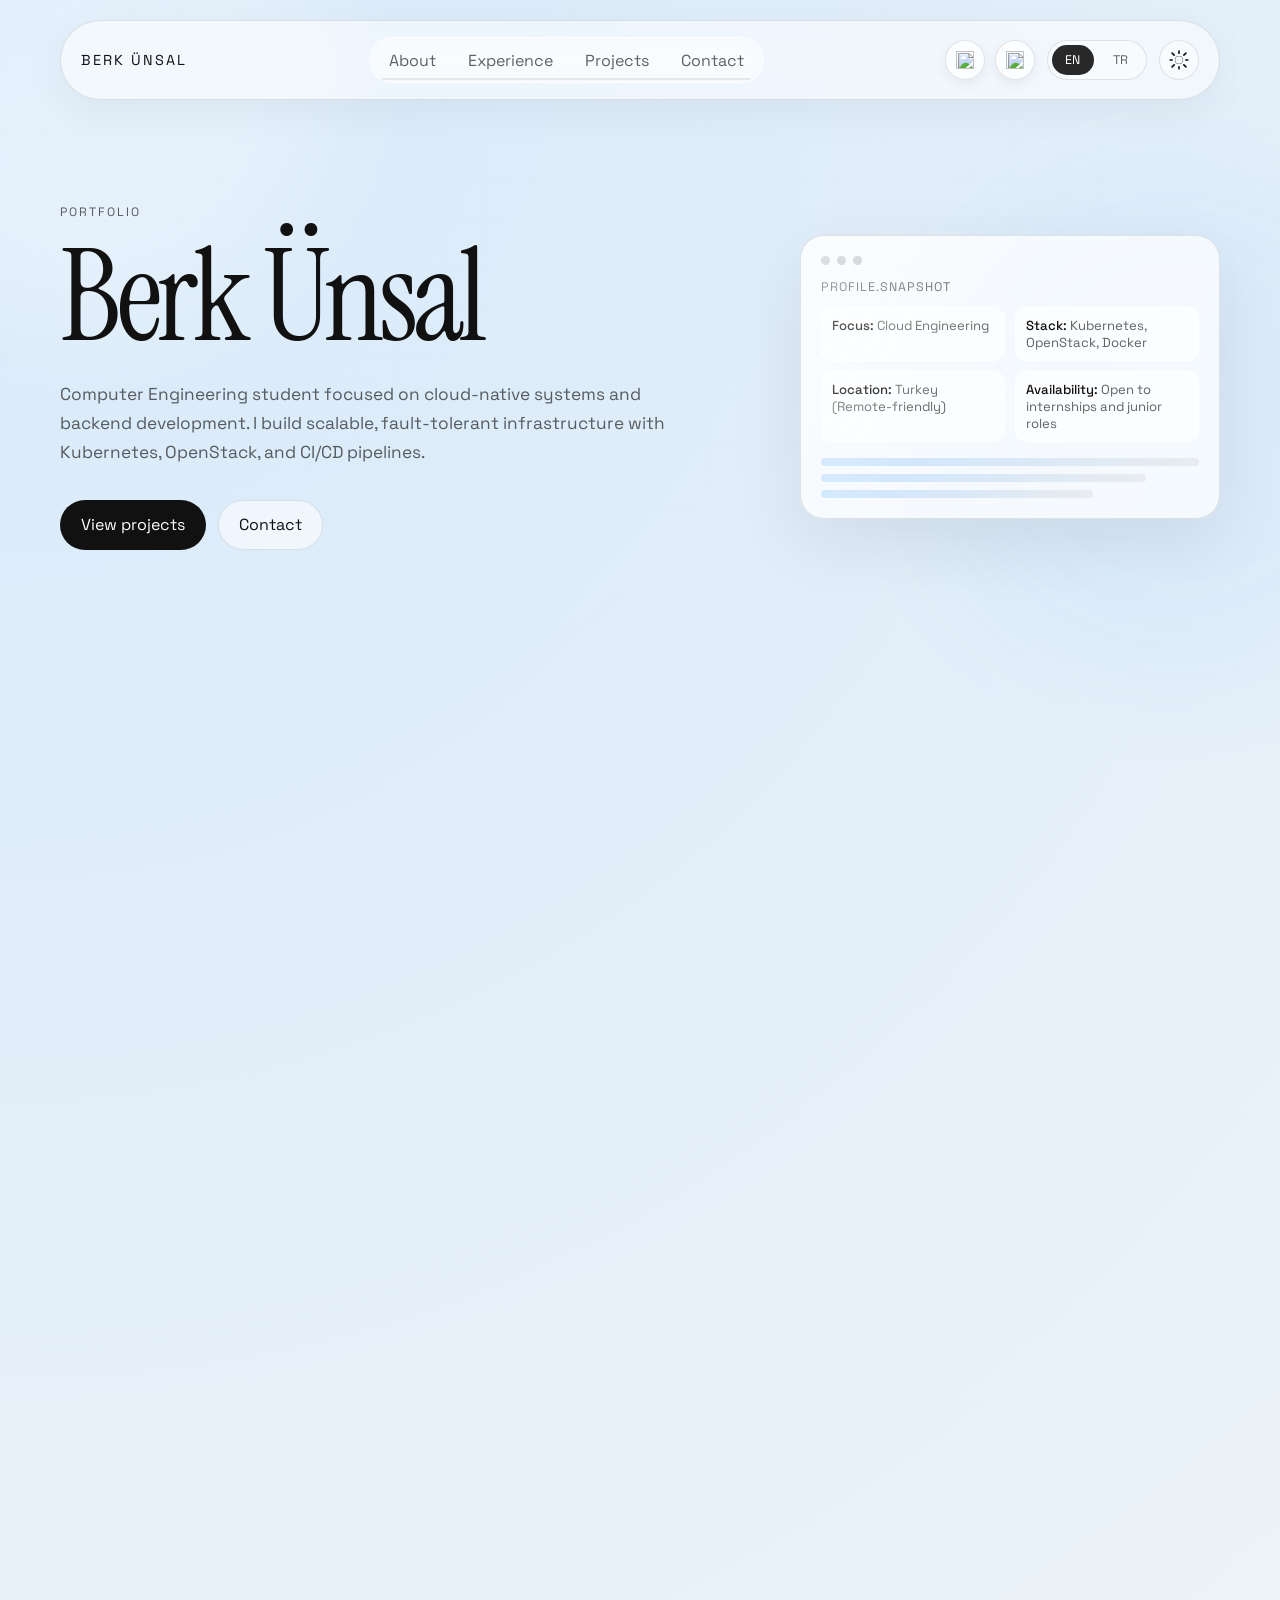
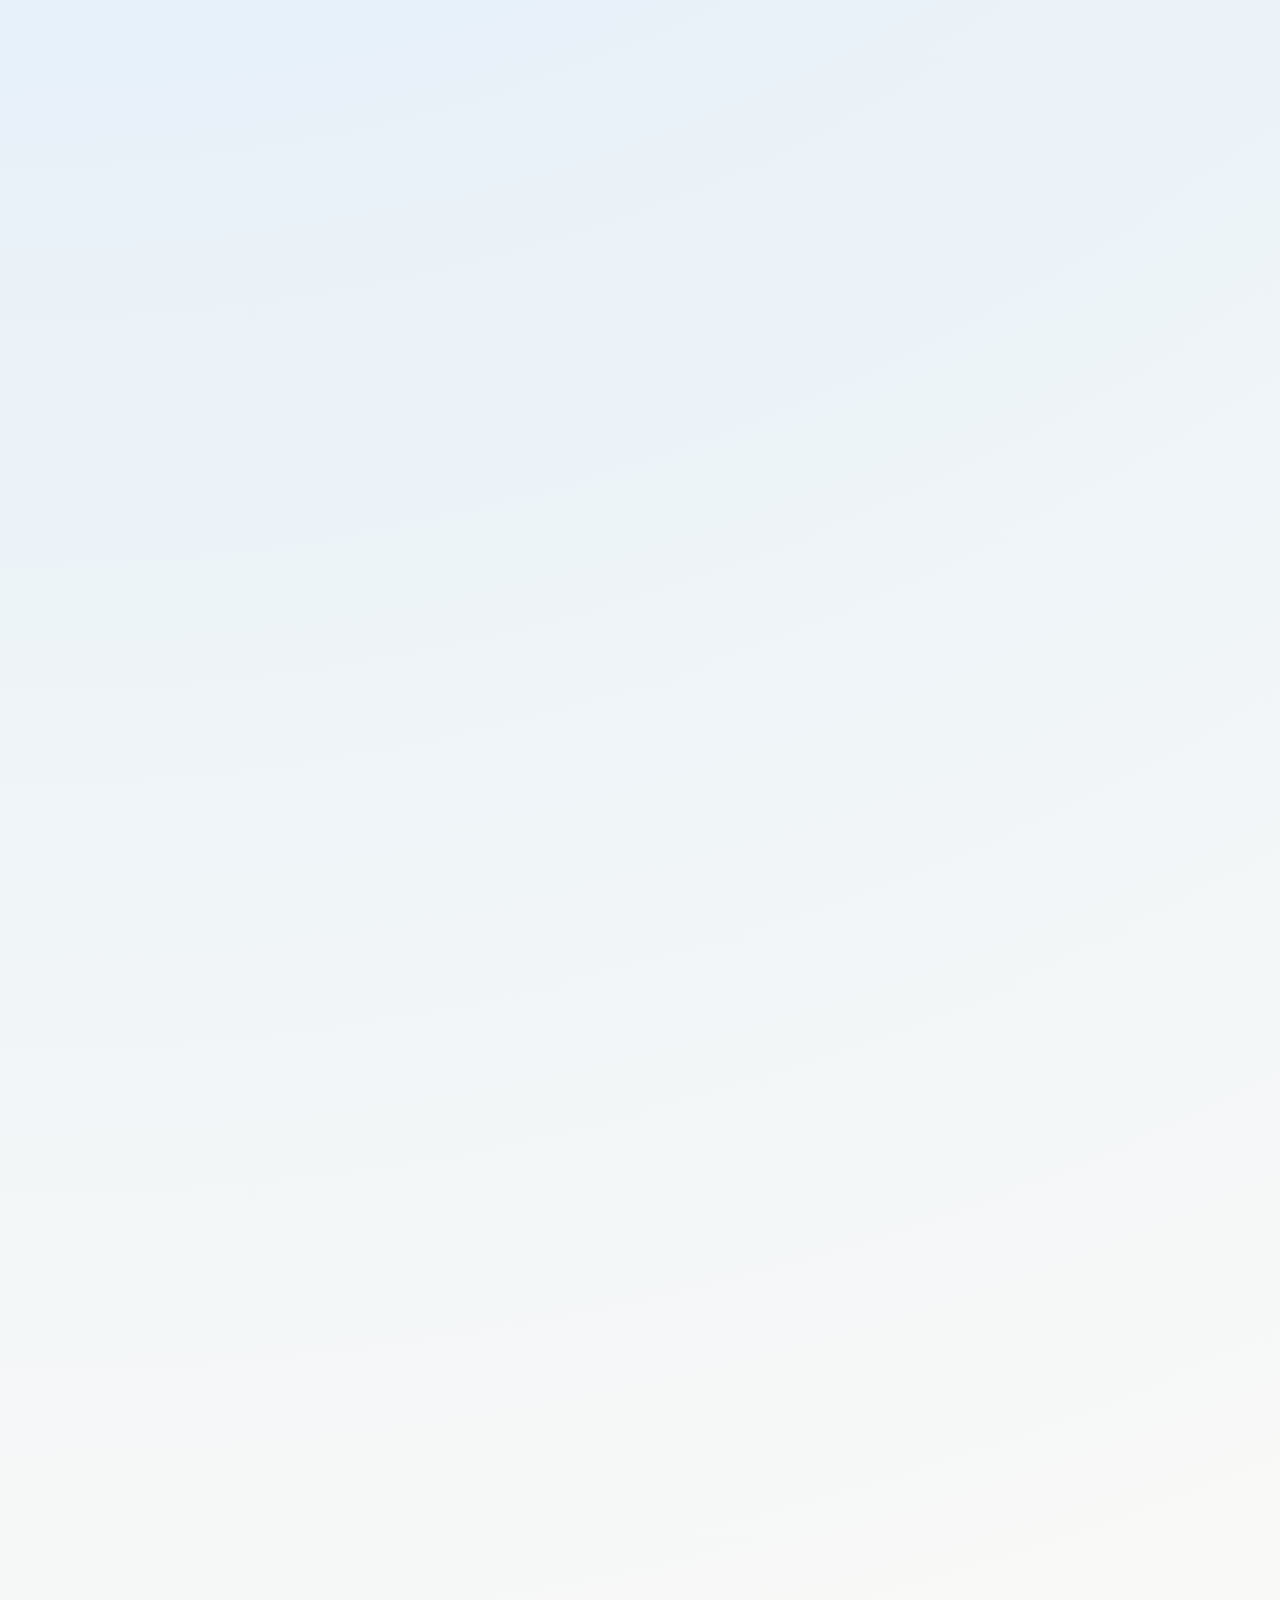
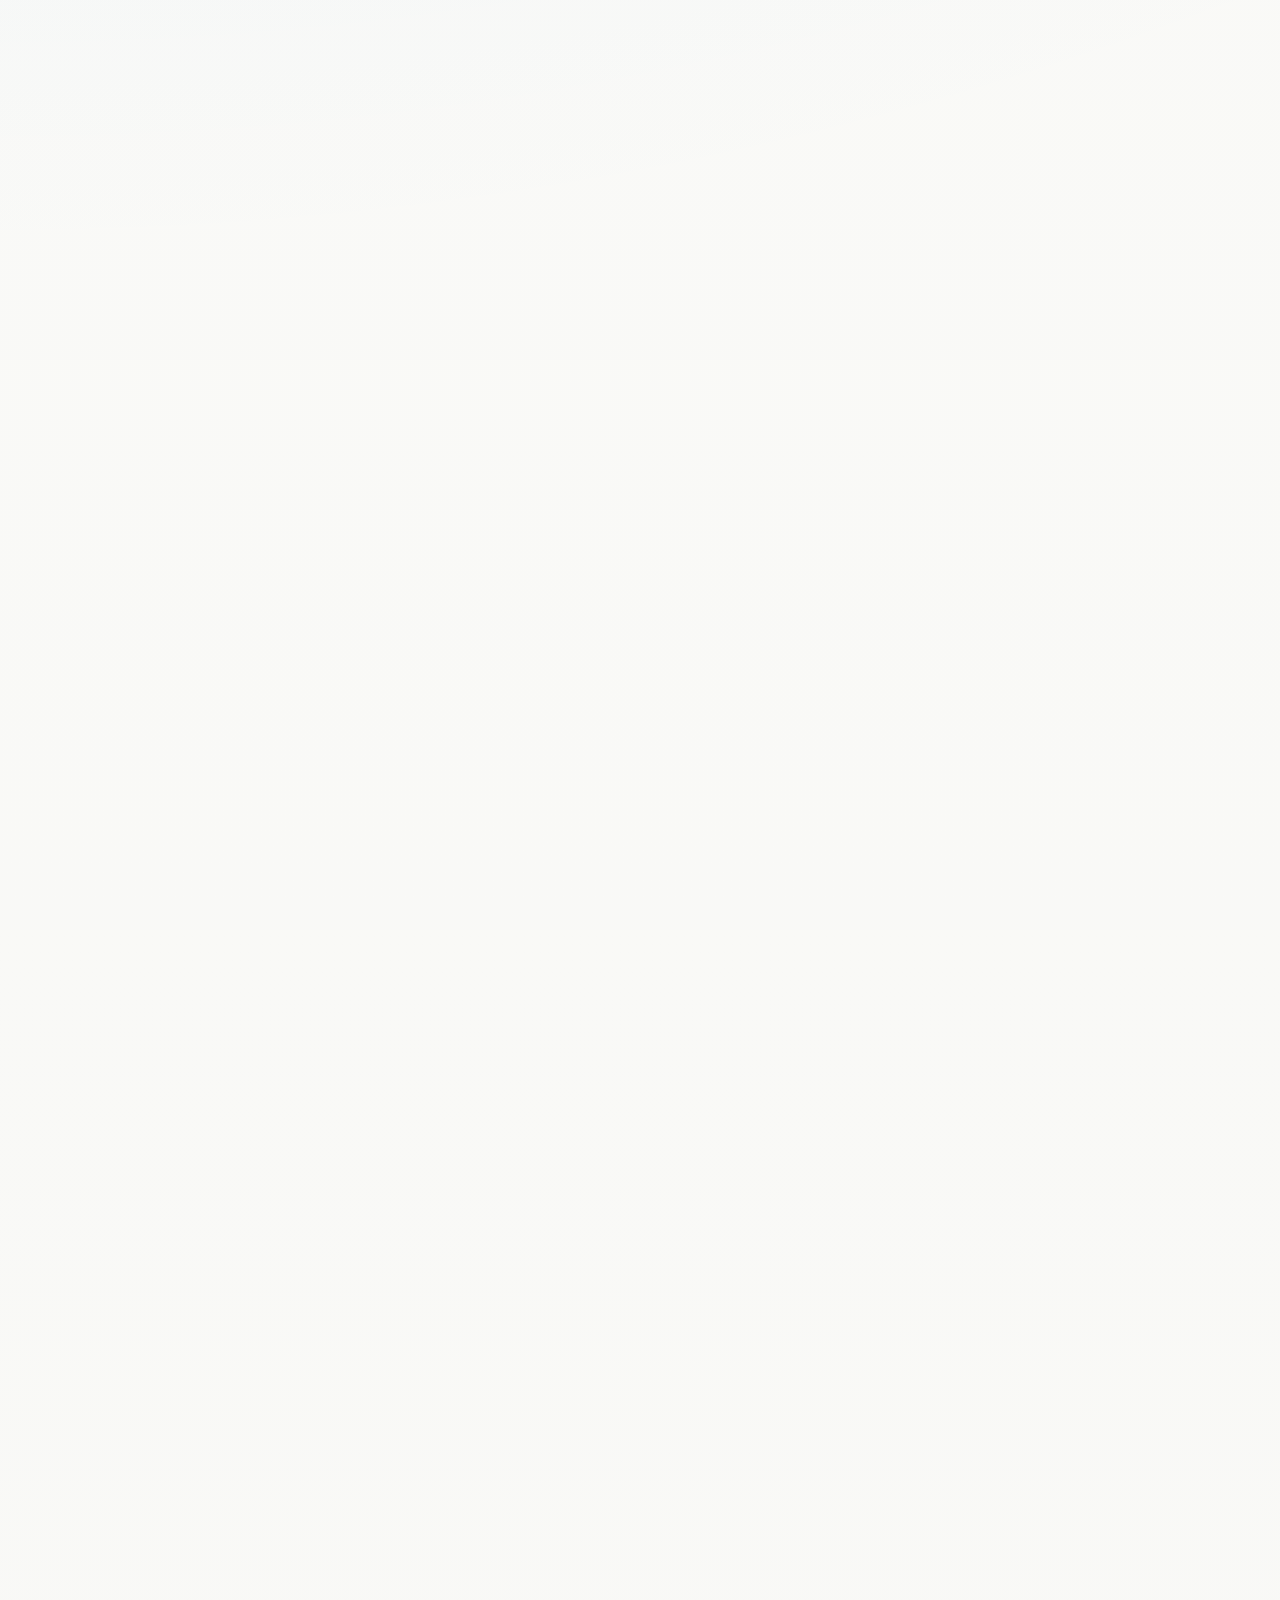
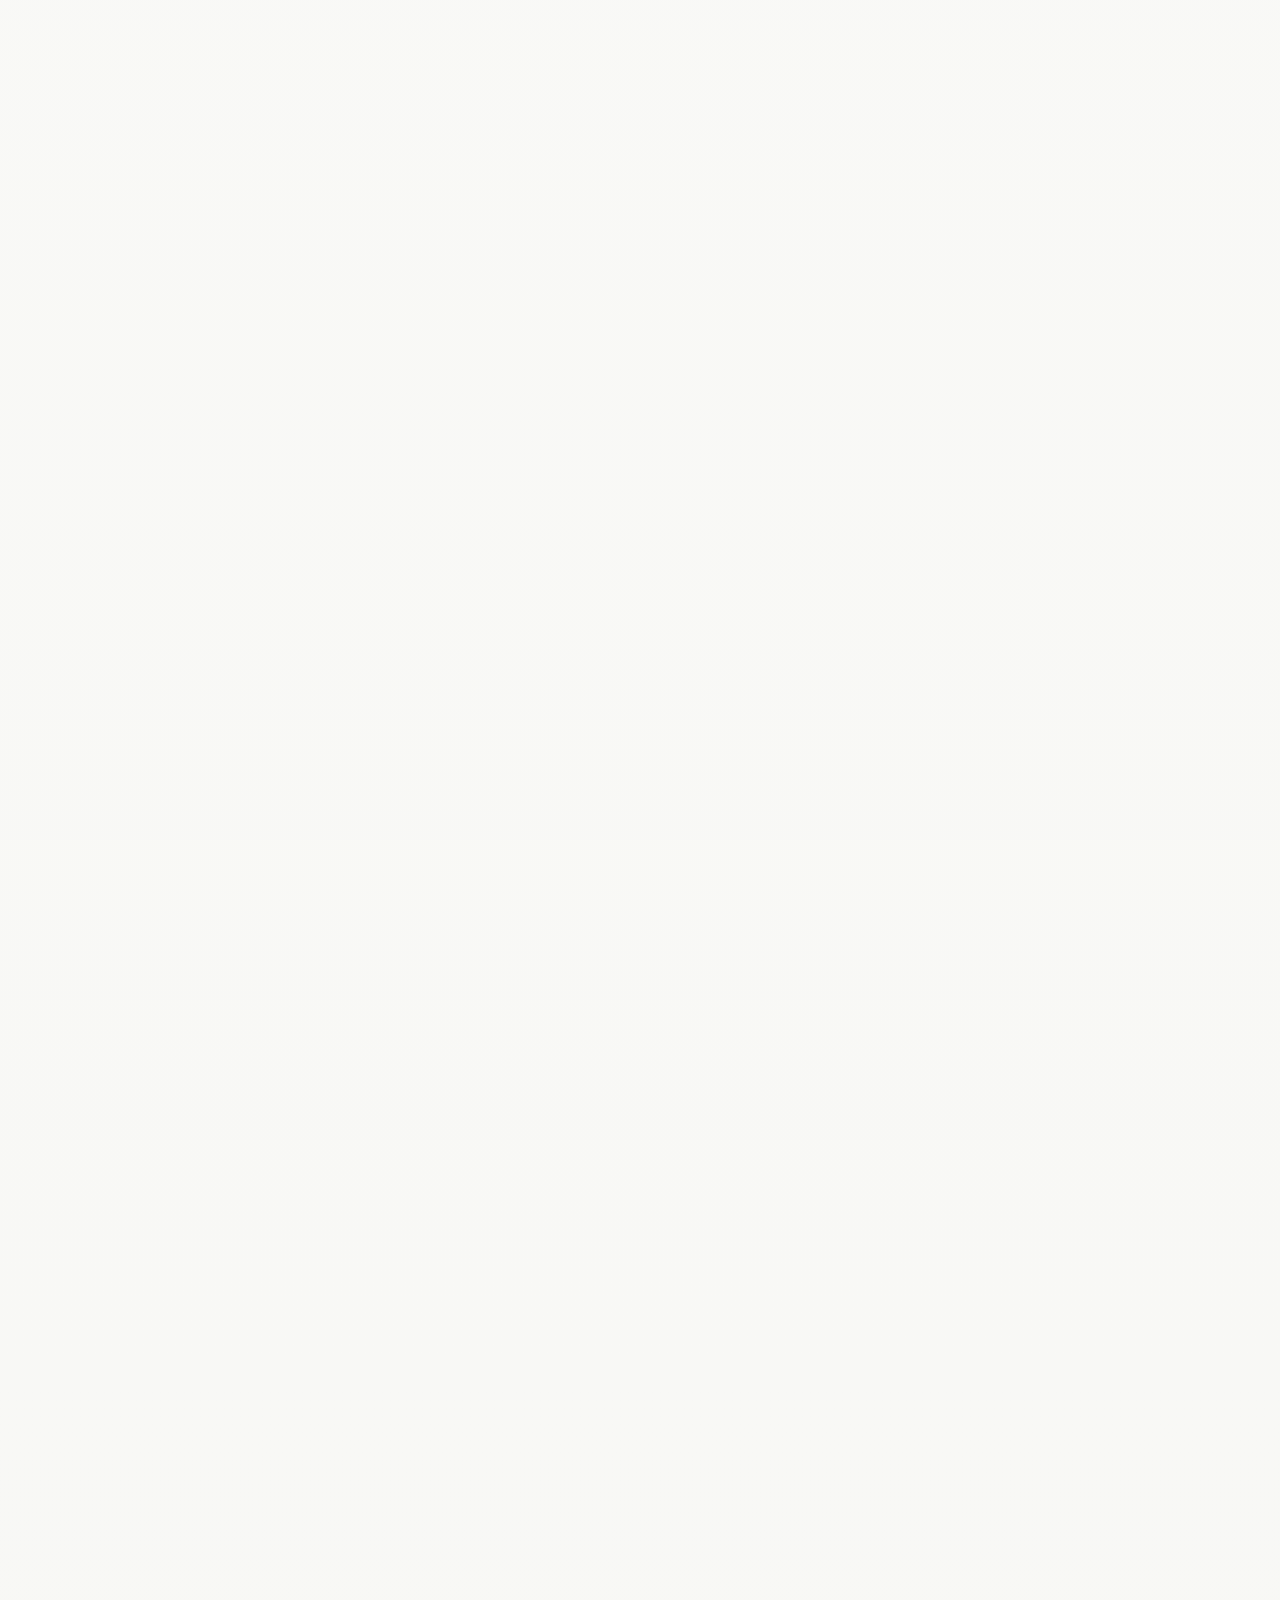
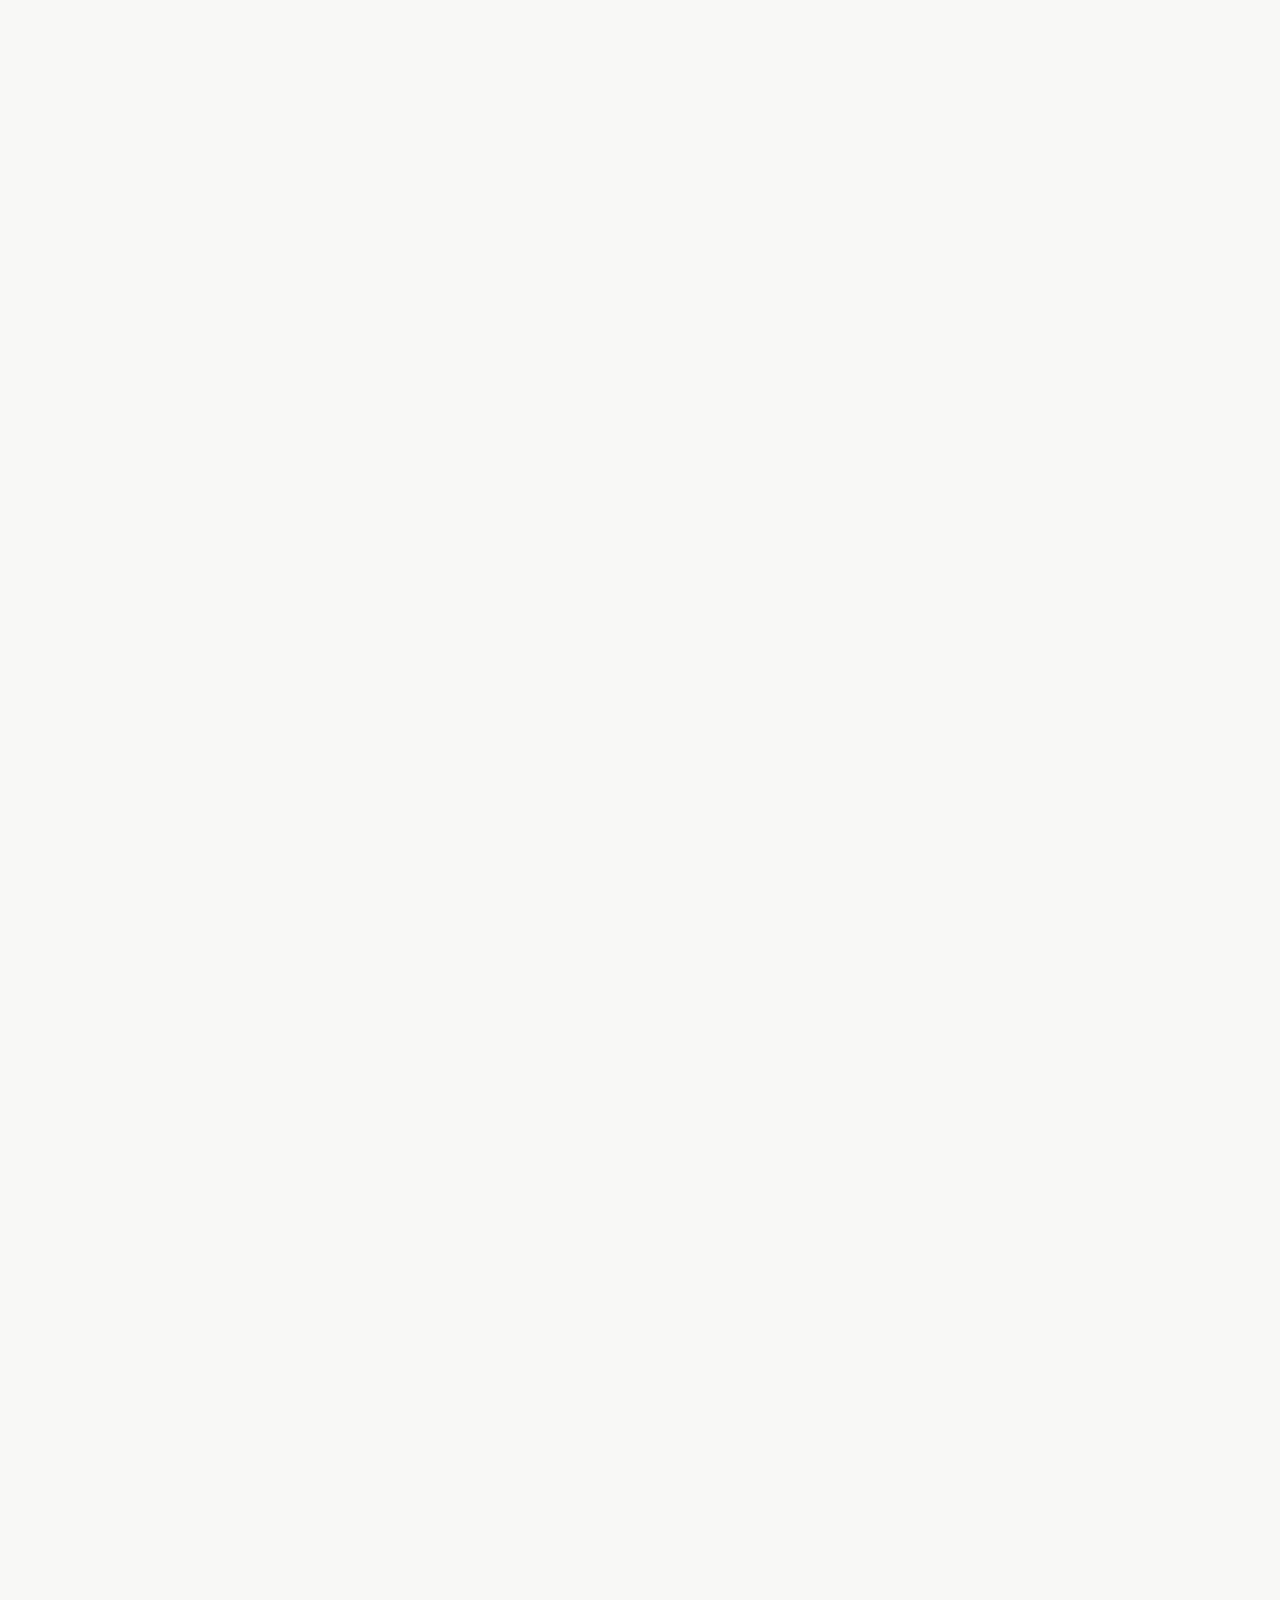
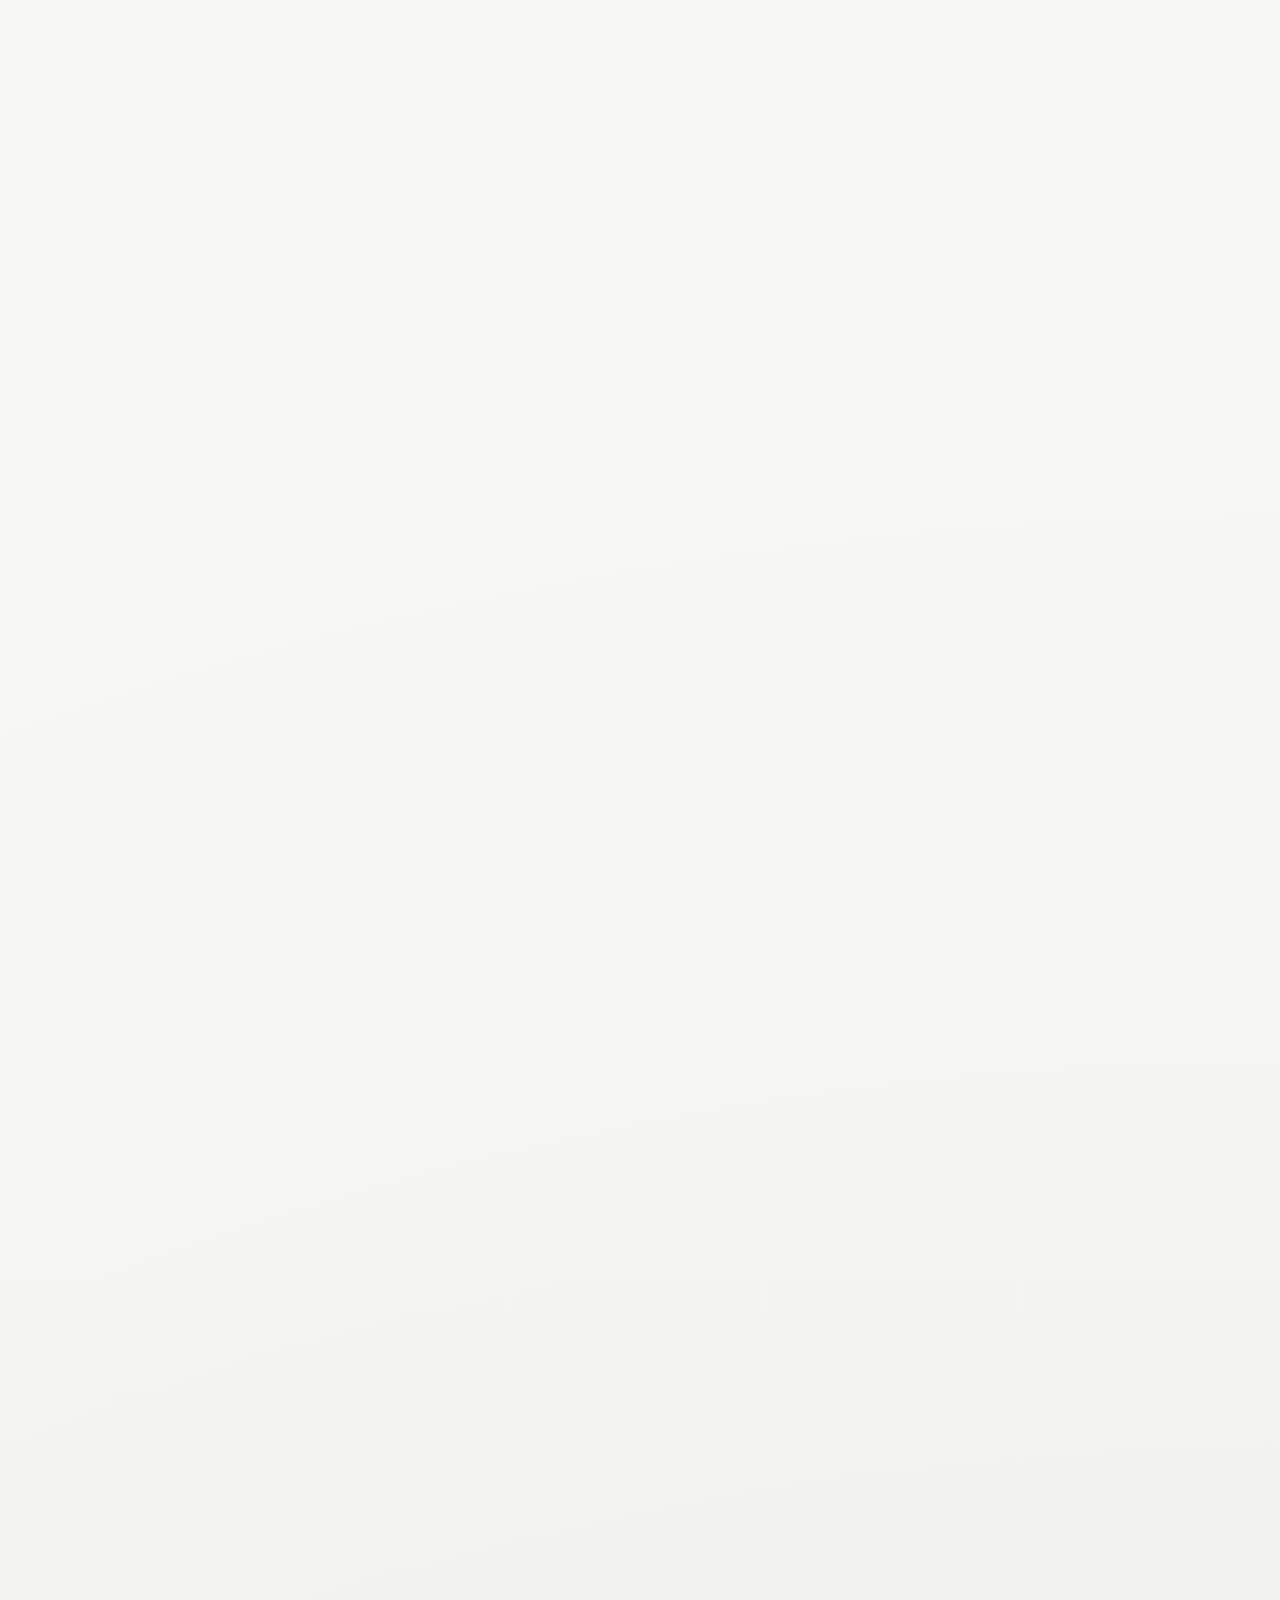
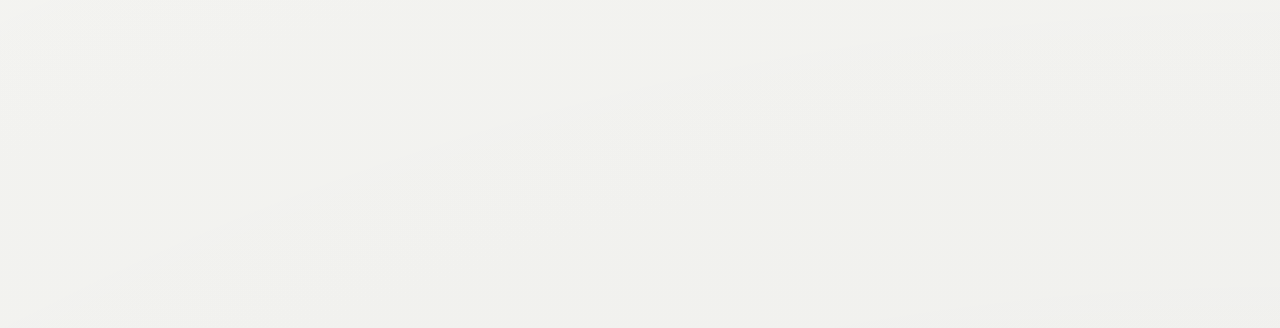
==== commit 048cd8df: "Enhance theme toggle button with accessibility features and improved styles" ====
--- a/index.html
+++ b/index.html
@@ -43,6 +43,35 @@
           <button class="lang-btn" type="button" data-lang="en" aria-label="Switch to English">EN</button>
           <button class="lang-btn" type="button" data-lang="tr" aria-label="Türkçeye geç">TR</button>
         </div>
+        <button class="theme-toggle" id="theme-toggle" type="button" aria-pressed="false">
+          <span class="sr-only" id="theme-toggle-label">Toggle theme</span>
+          <svg class="theme-toggle-icon" viewBox="0 0 24 24" aria-hidden="true" focusable="false">
+            <defs>
+              <mask id="theme-toggle-mask">
+                <rect width="24" height="24" fill="#fff" />
+                <circle class="theme-toggle-mask" cx="12" cy="12" r="5" fill="#000" />
+              </mask>
+            </defs>
+            <g stroke="currentColor" stroke-linecap="round">
+              <circle
+                class="theme-toggle-core"
+                cx="12"
+                cy="12"
+                r="5"
+                fill="currentColor"
+                mask="url(#theme-toggle-mask)"
+              />
+              <path class="theme-toggle-ray" d="M12 1.4v2.4" fill="none" stroke-width="2" stroke-linejoin="round" />
+              <path class="theme-toggle-ray" d="m20.3 3.7-2.5 2.5" fill="none" stroke-width="2" stroke-linejoin="round" />
+              <path class="theme-toggle-ray" d="M22.6 12h-2.4" fill="none" stroke-width="2" stroke-linejoin="round" />
+              <path class="theme-toggle-ray" d="M12 22.6v-2.4" fill="none" stroke-width="2" stroke-linejoin="round" />
+              <path class="theme-toggle-ray" d="M1.4 12h2.4" fill="none" stroke-width="2" stroke-linejoin="round" />
+              <path class="theme-toggle-ray" d="m20.3 20.3-2.5-2.5" fill="none" stroke-width="2" stroke-linejoin="round" />
+              <path class="theme-toggle-ray" d="m3.7 20.3 2.5-2.5" fill="none" stroke-width="2" stroke-linejoin="round" />
+              <path class="theme-toggle-ray" d="m3.7 3.7 2.5 2.5" fill="none" stroke-width="2" stroke-linejoin="round" />
+            </g>
+          </svg>
+        </button>
       </div>
     </header>
 
--- a/styles.css
+++ b/styles.css
@@ -17,6 +17,21 @@
   --max-width: 1160px;
 }
 
+:root[data-theme="dark"] {
+  color-scheme: dark;
+  --bg: #0d0f12;
+  --bg-strong: #15181d;
+  --surface: rgba(20, 23, 28, 0.72);
+  --surface-strong: rgba(24, 28, 34, 0.9);
+  --text: #f5f6f8;
+  --muted: rgba(245, 246, 248, 0.68);
+  --line: rgba(245, 246, 248, 0.12);
+  --accent: #6cb6ff;
+  --accent-soft: rgba(108, 182, 255, 0.18);
+  --shadow: 0 24px 70px rgba(0, 0, 0, 0.45);
+  --shadow-soft: 0 16px 38px rgba(0, 0, 0, 0.38);
+}
+
 * {
   box-sizing: border-box;
 }
@@ -39,6 +54,13 @@
   overflow-x: hidden;
 }
 
+:root[data-theme="dark"] body {
+  background:
+    radial-gradient(circle at top left, rgba(108, 182, 255, 0.16), transparent 30%),
+    radial-gradient(circle at bottom right, rgba(0, 0, 0, 0.45), transparent 35%),
+    linear-gradient(180deg, #0b0c0f 0%, var(--bg) 100%);
+}
+
 body::before {
   content: "";
   position: fixed;
@@ -49,6 +71,11 @@
   mask-image: linear-gradient(180deg, rgba(0, 0, 0, 0.22), transparent 85%);
 }
 
+:root[data-theme="dark"] body::before {
+  background-image: none;
+  mask-image: none;
+}
+
 a {
   color: inherit;
   text-decoration: none;
@@ -67,6 +94,7 @@
 a:focus-visible,
 button:focus-visible,
 .lang-btn:focus-visible,
+.theme-toggle:focus-visible,
 .button:focus-visible,
 .social-link:focus-visible,
 .project-links a:focus-visible,
@@ -111,6 +139,14 @@
   right: -160px;
   top: 18vh;
   background: rgba(10, 132, 255, 0.12);
+}
+
+:root[data-theme="dark"] .ambient-left {
+  background: rgba(21, 30, 45, 0.85);
+}
+
+:root[data-theme="dark"] .ambient-right {
+  background: rgba(65, 138, 200, 0.22);
 }
 
 .topbar {
@@ -130,6 +166,12 @@
   box-shadow: 0 10px 40px rgba(0, 0, 0, 0.05);
 }
 
+:root[data-theme="dark"] .topbar {
+  background: rgba(12, 14, 18, 0.7);
+  border-color: rgba(255, 255, 255, 0.08);
+  box-shadow: 0 10px 40px rgba(0, 0, 0, 0.35);
+}
+
 .topbar-actions {
   display: flex;
   align-items: center;
@@ -155,6 +197,11 @@
   backdrop-filter: blur(14px);
   -webkit-backdrop-filter: blur(14px);
   isolation: isolate;
+}
+
+:root[data-theme="dark"] .nav {
+  background: rgba(18, 21, 26, 0.7);
+  border-color: rgba(255, 255, 255, 0.08);
 }
 
 .nav-progress {
@@ -169,6 +216,10 @@
   pointer-events: none;
 }
 
+:root[data-theme="dark"] .nav-progress {
+  background: rgba(255, 255, 255, 0.12);
+}
+
 .nav-progress-fill {
   width: 100%;
   height: 100%;
@@ -177,6 +228,10 @@
   transform: scaleX(var(--section-progress, 0));
   background: linear-gradient(90deg, rgba(10, 132, 255, 0.55), rgba(17, 17, 17, 0.45));
   transition: transform 180ms linear;
+}
+
+:root[data-theme="dark"] .nav-progress-fill {
+  background: linear-gradient(90deg, rgba(108, 182, 255, 0.7), rgba(245, 245, 245, 0.4));
 }
 
 .nav-link {
@@ -221,6 +276,14 @@
   transition: transform 480ms cubic-bezier(0.2, 0.8, 0.2, 1), width 420ms cubic-bezier(0.2, 0.8, 0.2, 1), height 420ms cubic-bezier(0.2, 0.8, 0.2, 1), opacity 220ms ease;
 }
 
+:root[data-theme="dark"] .nav-indicator {
+  background:
+    radial-gradient(circle at 34% 28%, rgba(255, 255, 255, 0.2), rgba(255, 255, 255, 0.08) 42%, rgba(255, 255, 255, 0.04) 100%),
+    linear-gradient(165deg, rgba(255, 255, 255, 0.18), rgba(255, 255, 255, 0.05));
+  border-color: rgba(255, 255, 255, 0.22);
+  box-shadow: 0 10px 26px rgba(0, 0, 0, 0.4), inset 0 1px 0 rgba(255, 255, 255, 0.12), 0 0 0 1px rgba(108, 182, 255, 0.12);
+}
+
 .nav-indicator.is-visible {
   opacity: 1;
 }
@@ -255,6 +318,11 @@
   background: rgba(255, 255, 255, 0.42);
 }
 
+:root[data-theme="dark"] .language-switch {
+  background: rgba(255, 255, 255, 0.05);
+  border-color: rgba(255, 255, 255, 0.12);
+}
+
 .topbar-social-links {
   gap: 8px;
 }
@@ -264,6 +332,15 @@
   height: 40px;
   background: rgba(255, 255, 255, 0.7);
   box-shadow: 0 4px 12px rgba(0, 0, 0, 0.06);
+}
+
+:root[data-theme="dark"] .topbar-social-links .social-link {
+  background: rgba(255, 255, 255, 0.08);
+  box-shadow: 0 4px 12px rgba(0, 0, 0, 0.3);
+}
+
+:root[data-theme="dark"] .topbar-social-links .social-link img {
+  filter: none;
 }
 
 .topbar-social-links .social-link img {
@@ -289,6 +366,85 @@
   color: #fff;
 }
 
+:root[data-theme="dark"] .lang-btn.is-current {
+  background: rgba(255, 255, 255, 0.9);
+  color: #0b0c0f;
+}
+
+.theme-toggle {
+  min-height: 40px;
+  min-width: 40px;
+  padding: 0;
+  border-radius: 999px;
+  border: 1px solid var(--line);
+  background: rgba(255, 255, 255, 0.42);
+  color: var(--text);
+  font-size: 0.78rem;
+  letter-spacing: 0.06em;
+  text-transform: uppercase;
+  display: inline-flex;
+  align-items: center;
+  justify-content: center;
+  cursor: pointer;
+  transition: background 160ms ease, color 160ms ease, border-color 160ms ease, transform 180ms ease;
+  --toggle-spin-duration: 400ms;
+}
+
+.theme-toggle:hover {
+  transform: translateY(-1px);
+  background: rgba(255, 255, 255, 0.6);
+}
+
+:root[data-theme="dark"] .theme-toggle {
+  background: rgba(255, 255, 255, 0.06);
+  border-color: rgba(255, 255, 255, 0.16);
+  color: var(--text);
+}
+
+:root[data-theme="dark"] .theme-toggle:hover {
+  background: rgba(255, 255, 255, 0.12);
+}
+
+.theme-toggle-icon {
+  width: 20px;
+  height: 20px;
+  display: block;
+}
+
+.theme-toggle-core,
+.theme-toggle-ray,
+.theme-toggle-mask {
+  transform-origin: 12px 12px;
+  transition: transform var(--toggle-spin-duration) ease, opacity var(--toggle-spin-duration) ease;
+}
+
+.theme-toggle-ray {
+  transform: scale(1);
+  transition-delay: calc(var(--toggle-spin-duration) * 0.15);
+}
+
+.theme-toggle-mask {
+  transform: translateX(0);
+}
+
+.theme-toggle-core {
+  transform: scale(0.9);
+}
+
+:root[data-theme="dark"] .theme-toggle-core {
+  transform: scale(1);
+}
+
+:root[data-theme="dark"] .theme-toggle-ray {
+  transform: rotate(45deg) scale(0);
+  opacity: 0;
+  transition-delay: 0ms;
+}
+
+:root[data-theme="dark"] .theme-toggle-mask {
+  transform: translateX(6px);
+}
+
 main {
   width: min(calc(100% - 32px), var(--max-width));
   margin: 0 auto;
@@ -324,6 +480,13 @@
   box-shadow: 0 26px 66px rgba(13, 29, 48, 0.18);
 }
 
+:root[data-theme="dark"] .hero-visual {
+  background:
+    linear-gradient(145deg, rgba(20, 23, 28, 0.92), rgba(16, 18, 23, 0.7) 46%, rgba(12, 14, 18, 0.6)),
+    radial-gradient(circle at 0% 110%, rgba(108, 182, 255, 0.18), transparent 56%);
+  box-shadow: 0 26px 66px rgba(0, 0, 0, 0.4);
+}
+
 .hero-visual::after {
   content: "";
   position: absolute;
@@ -342,6 +505,10 @@
   height: 9px;
   border-radius: 999px;
   background: rgba(17, 17, 17, 0.22);
+}
+
+:root[data-theme="dark"] .hero-visual-header span {
+  background: rgba(255, 255, 255, 0.25);
 }
 
 .hero-visual-title {
@@ -369,6 +536,11 @@
   color: var(--muted);
 }
 
+:root[data-theme="dark"] .hero-visual-grid p {
+  background: rgba(255, 255, 255, 0.05);
+  border-color: rgba(255, 255, 255, 0.12);
+}
+
 .hero-visual-grid strong {
   color: var(--text);
   font-weight: 500;
@@ -386,6 +558,10 @@
   background: linear-gradient(90deg, rgba(10, 132, 255, 0.18), rgba(17, 17, 17, 0.06));
   transform-origin: left;
   animation: pulse-line 3.6s ease-in-out infinite;
+}
+
+:root[data-theme="dark"] .hero-visual-lines span {
+  background: linear-gradient(90deg, rgba(108, 182, 255, 0.35), rgba(255, 255, 255, 0.12));
 }
 
 .hero-visual-lines .line-two {
@@ -477,9 +653,20 @@
   color: #fff;
 }
 
+:root[data-theme="dark"] .button-primary {
+  background: #f5f6f8;
+  color: #0b0c0f;
+  border-color: rgba(255, 255, 255, 0.35);
+}
+
 .button-secondary {
   border-color: var(--line);
   background: rgba(255, 255, 255, 0.55);
+}
+
+:root[data-theme="dark"] .button-secondary {
+  background: rgba(255, 255, 255, 0.08);
+  border-color: rgba(255, 255, 255, 0.14);
 }
 
 .glass {
@@ -566,6 +753,11 @@
   transition: transform 200ms ease, background 200ms ease, box-shadow 200ms ease;
 }
 
+:root[data-theme="dark"] .skills-carousel-icon {
+  background: rgba(255, 255, 255, 0.05);
+  border-color: rgba(255, 255, 255, 0.14);
+}
+
 .skills-carousel-icon img {
   width: 40px;
   height: 40px;
@@ -577,6 +769,11 @@
   transform: translateY(-2px) scale(1.08);
   background: rgba(255, 255, 255, 0.68);
   box-shadow: 0 8px 20px rgba(0, 0, 0, 0.1);
+}
+
+:root[data-theme="dark"] .skills-carousel-item:hover .skills-carousel-icon {
+  background: rgba(255, 255, 255, 0.12);
+  box-shadow: 0 8px 20px rgba(0, 0, 0, 0.4);
 }
 
 .skills-carousel-label {
@@ -613,6 +810,10 @@
   background: linear-gradient(180deg, rgba(255, 255, 255, 0.86), rgba(255, 255, 255, 0.7));
 }
 
+:root[data-theme="dark"] .experience-card {
+  background: linear-gradient(180deg, rgba(20, 23, 28, 0.9), rgba(16, 18, 23, 0.7));
+}
+
 .experience-top {
   display: grid;
   grid-template-columns: 84px minmax(0, 1fr);
@@ -631,6 +832,12 @@
   background: rgba(255, 255, 255, 0.7);
   border: 1px solid rgba(255, 255, 255, 0.78);
   box-shadow: inset 0 1px 0 rgba(255, 255, 255, 0.55);
+}
+
+:root[data-theme="dark"] .experience-logo {
+  background: rgba(255, 255, 255, 0.08);
+  border-color: rgba(255, 255, 255, 0.16);
+  box-shadow: inset 0 1px 0 rgba(255, 255, 255, 0.08);
 }
 
 .experience-logo img {
@@ -702,6 +909,13 @@
   overflow: hidden;
 }
 
+:root[data-theme="dark"] .project-card {
+  background:
+    linear-gradient(160deg, rgba(20, 23, 28, 0.72), rgba(15, 18, 22, 0.5) 45%, rgba(18, 21, 26, 0.6) 100%),
+    rgba(10, 12, 15, 0.7);
+  border-color: rgba(255, 255, 255, 0.1);
+}
+
 .projects-grid .project-card:nth-child(2n) {
   --project-accent: rgba(59, 145, 255, 0.24);
 }
@@ -714,6 +928,12 @@
   background:
     linear-gradient(160deg, rgba(255, 255, 255, 0.62), rgba(255, 255, 255, 0.24) 45%, rgba(255, 255, 255, 0.46) 100%),
     rgba(255, 255, 255, 0.3);
+}
+
+:root[data-theme="dark"] .projects-grid .project-card:nth-child(odd) {
+  background:
+    linear-gradient(160deg, rgba(22, 26, 32, 0.75), rgba(16, 19, 24, 0.5) 45%, rgba(18, 22, 27, 0.6) 100%),
+    rgba(12, 14, 18, 0.7);
 }
 
 .projects-grid .project-card:nth-child(even) {
@@ -721,6 +941,13 @@
     linear-gradient(160deg, rgba(245, 250, 255, 0.54), rgba(255, 255, 255, 0.2) 45%, rgba(242, 248, 255, 0.42) 100%),
     rgba(255, 255, 255, 0.24);
   border-color: rgba(235, 244, 255, 0.75);
+}
+
+:root[data-theme="dark"] .projects-grid .project-card:nth-child(even) {
+  background:
+    linear-gradient(160deg, rgba(18, 24, 32, 0.78), rgba(15, 20, 26, 0.52) 45%, rgba(16, 22, 30, 0.62) 100%),
+    rgba(10, 12, 16, 0.72);
+  border-color: rgba(108, 182, 255, 0.18);
 }
 
 .project-card::after {
@@ -752,6 +979,12 @@
   pointer-events: none;
 }
 
+:root[data-theme="dark"] .project-card::before {
+  background:
+    linear-gradient(110deg, rgba(255, 255, 255, 0.15), rgba(255, 255, 255, 0.02) 38%, transparent 62%),
+    linear-gradient(90deg, transparent, rgba(108, 182, 255, 0.25), transparent);
+}
+
 .project-card:hover {
   transform: translateY(-4px);
   box-shadow: 0 24px 64px rgba(0, 0, 0, 0.11), inset 0 1px 0 rgba(255, 255, 255, 0.35);
@@ -775,6 +1008,12 @@
   position: relative;
 }
 
+:root[data-theme="dark"] .project-image {
+  background: linear-gradient(160deg, rgba(255, 255, 255, 0.06), rgba(255, 255, 255, 0.02));
+  border-color: rgba(255, 255, 255, 0.18);
+  box-shadow: inset 0 1px 0 rgba(255, 255, 255, 0.08);
+}
+
 .project-image::before {
   content: "";
   position: absolute;
@@ -782,6 +1021,10 @@
   background: linear-gradient(148deg, rgba(255, 255, 255, 0.5), transparent 52%);
   pointer-events: none;
   z-index: 2;
+}
+
+:root[data-theme="dark"] .project-image::before {
+  background: linear-gradient(148deg, rgba(255, 255, 255, 0.18), transparent 52%);
 }
 
 .project-image::after {
@@ -795,6 +1038,11 @@
   z-index: 3;
 }
 
+:root[data-theme="dark"] .project-image::after {
+  border-color: rgba(255, 255, 255, 0.16);
+  box-shadow: inset 0 0 0 1px rgba(255, 255, 255, 0.05);
+}
+
 .project-image img {
   width: 100%;
   height: 100%;
@@ -827,6 +1075,11 @@
   color: var(--muted);
 }
 
+:root[data-theme="dark"] .project-badge {
+  background: rgba(255, 255, 255, 0.08);
+  border-color: rgba(255, 255, 255, 0.18);
+}
+
 .project-meta {
   display: flex;
   flex-wrap: wrap;
@@ -849,6 +1102,11 @@
   border: 1px solid rgba(255, 255, 255, 0.58);
   color: var(--muted);
   font-size: 0.84rem;
+}
+
+:root[data-theme="dark"] .project-label {
+  background: rgba(255, 255, 255, 0.06);
+  border-color: rgba(255, 255, 255, 0.16);
 }
 
 .project-highlights {
@@ -882,18 +1140,33 @@
   transition: background 180ms ease, border-color 180ms ease;
 }
 
+:root[data-theme="dark"] .project-links a,
+:root[data-theme="dark"] .project-link-button {
+  border-color: rgba(255, 255, 255, 0.18);
+}
+
 .project-links a:hover,
 .project-link-button:hover {
   background: rgba(17, 17, 17, 0.04);
   border-color: rgba(17, 17, 17, 0.16);
 }
 
+:root[data-theme="dark"] .project-links a:hover,
+:root[data-theme="dark"] .project-link-button:hover {
+  background: rgba(255, 255, 255, 0.08);
+  border-color: rgba(255, 255, 255, 0.22);
+}
+
 .contact-card {
   display: flex;
   align-items: center;
   justify-content: space-between;
   gap: 24px;
   background: linear-gradient(180deg, rgba(255, 255, 255, 0.86), rgba(255, 255, 255, 0.68));
+}
+
+:root[data-theme="dark"] .contact-card {
+  background: linear-gradient(180deg, rgba(20, 23, 28, 0.92), rgba(16, 18, 23, 0.7));
 }
 
 .contact-layout {
@@ -911,6 +1184,10 @@
   display: grid;
   gap: 20px;
   background: linear-gradient(180deg, rgba(255, 255, 255, 0.88), rgba(255, 255, 255, 0.7));
+}
+
+:root[data-theme="dark"] .cv-request-card {
+  background: linear-gradient(180deg, rgba(20, 23, 28, 0.92), rgba(16, 18, 23, 0.72));
 }
 
 .cv-request-intro h2 {
@@ -957,6 +1234,12 @@
   transition: border-color 160ms ease, box-shadow 160ms ease, background 160ms ease;
 }
 
+:root[data-theme="dark"] .field-group input,
+:root[data-theme="dark"] .field-group textarea {
+  border-color: rgba(255, 255, 255, 0.16);
+  background: rgba(18, 21, 26, 0.8);
+}
+
 .field-group textarea {
   resize: vertical;
   min-height: 130px;
@@ -1013,6 +1296,12 @@
   background: rgba(255, 255, 255, 0.78);
   transition: transform 180ms ease, border-color 180ms ease, background 180ms ease;
   box-shadow: 0 4px 14px rgba(0, 0, 0, 0.07);
+}
+
+:root[data-theme="dark"] .social-link {
+  background: rgba(255, 255, 255, 0.08);
+  border-color: rgba(255, 255, 255, 0.18);
+  box-shadow: 0 4px 14px rgba(0, 0, 0, 0.35);
 }
 
 .social-link:hover {
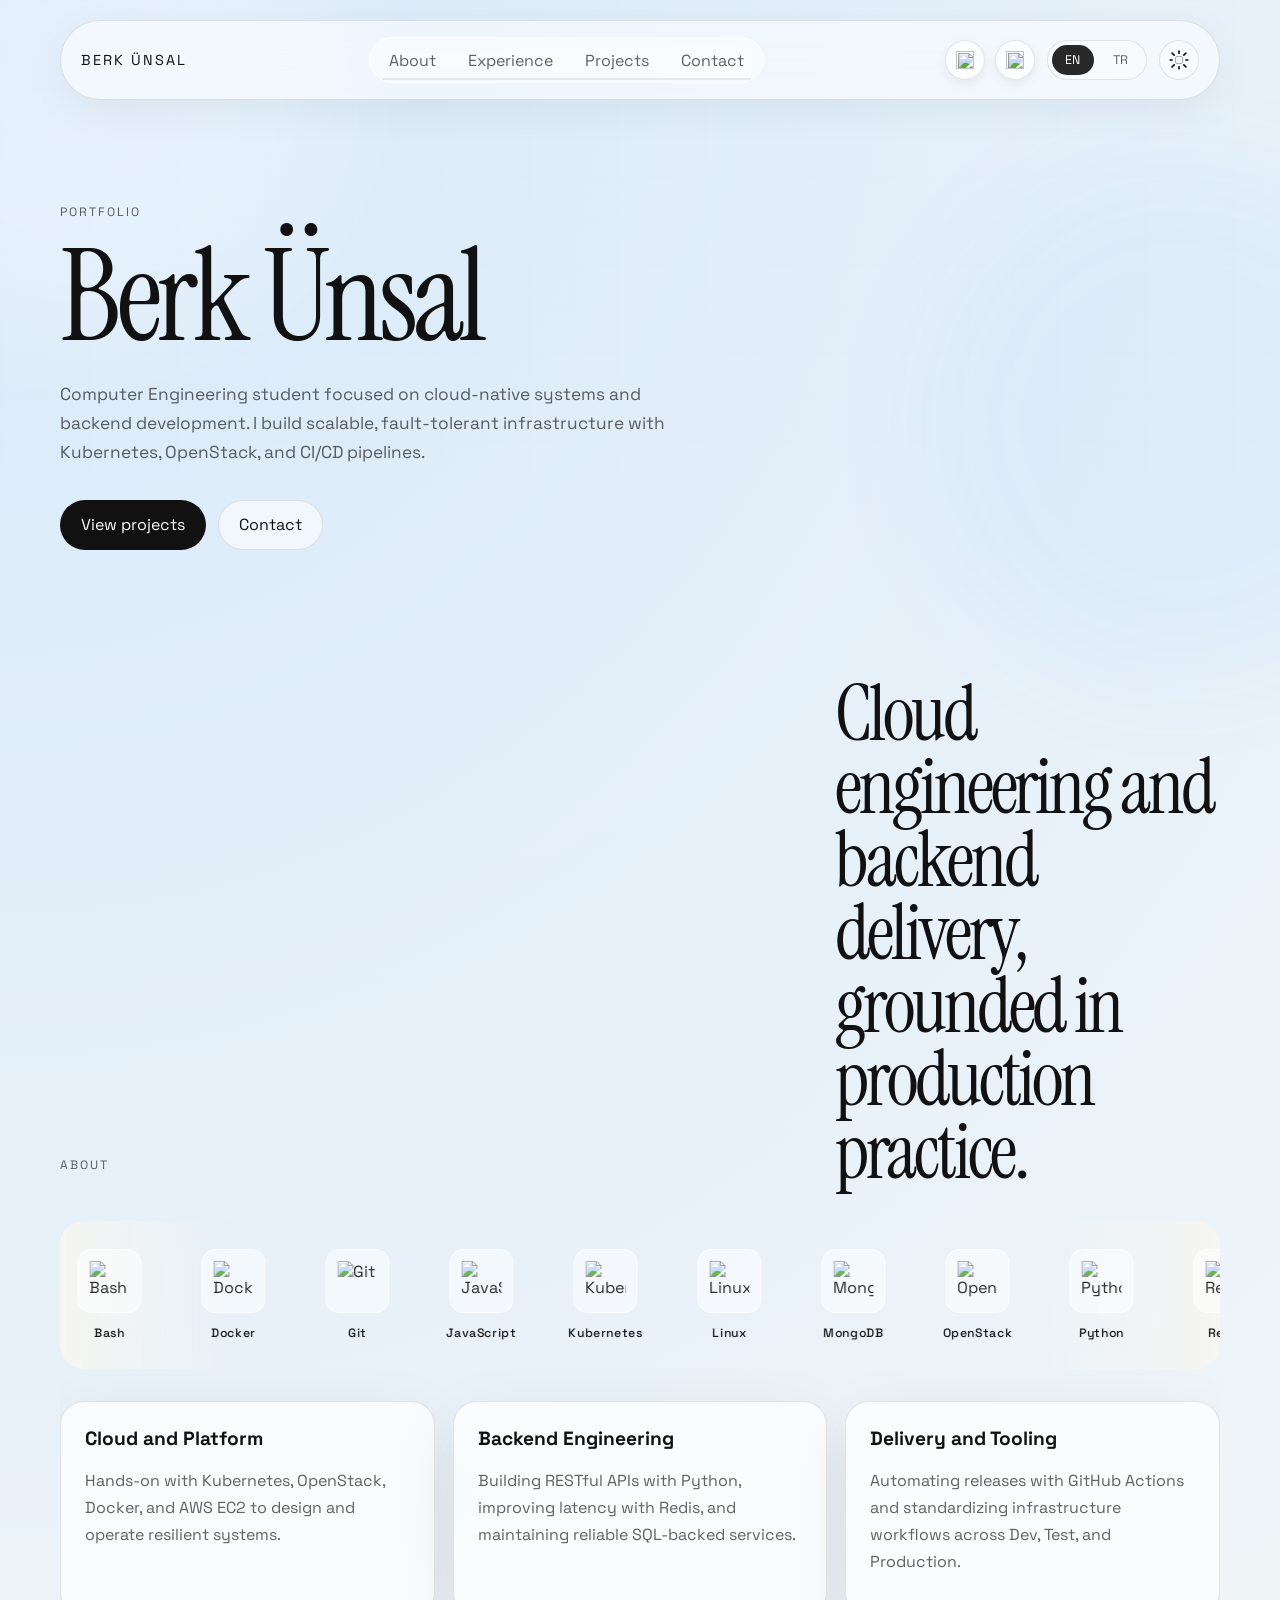
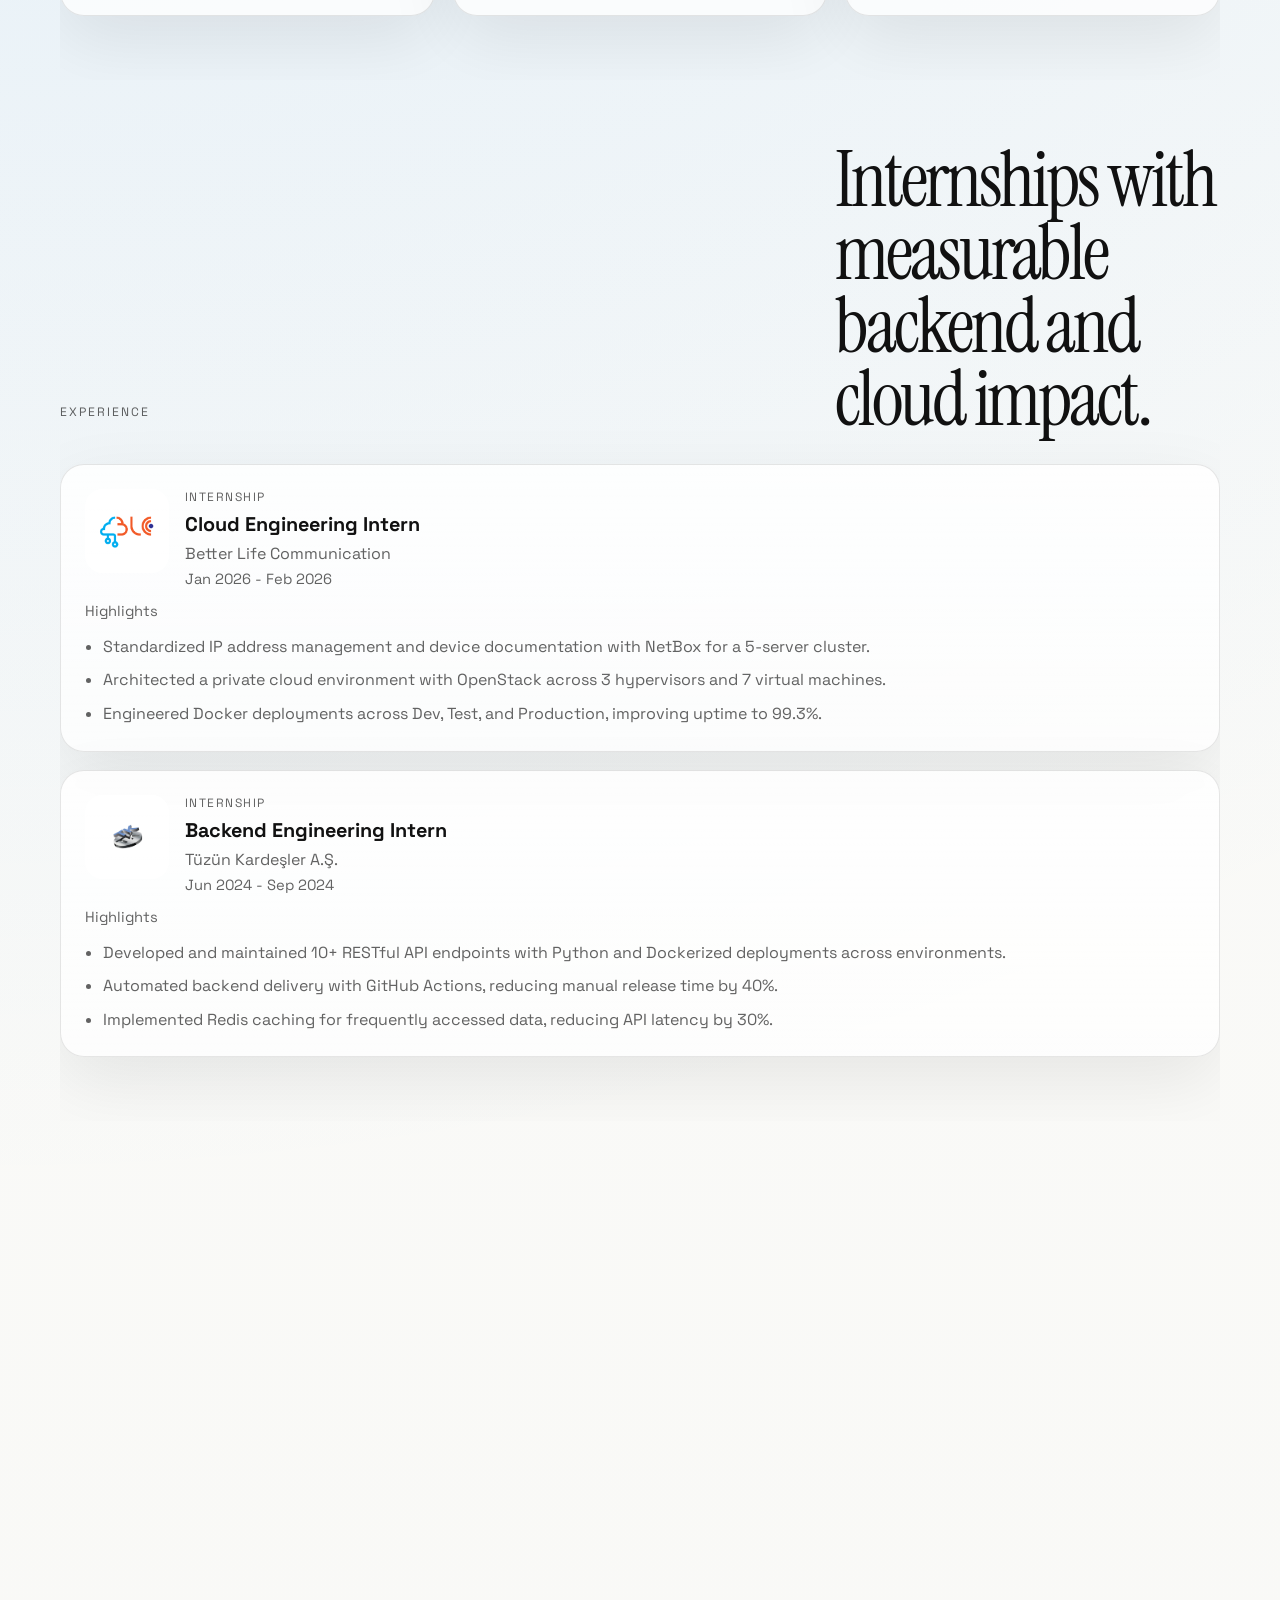
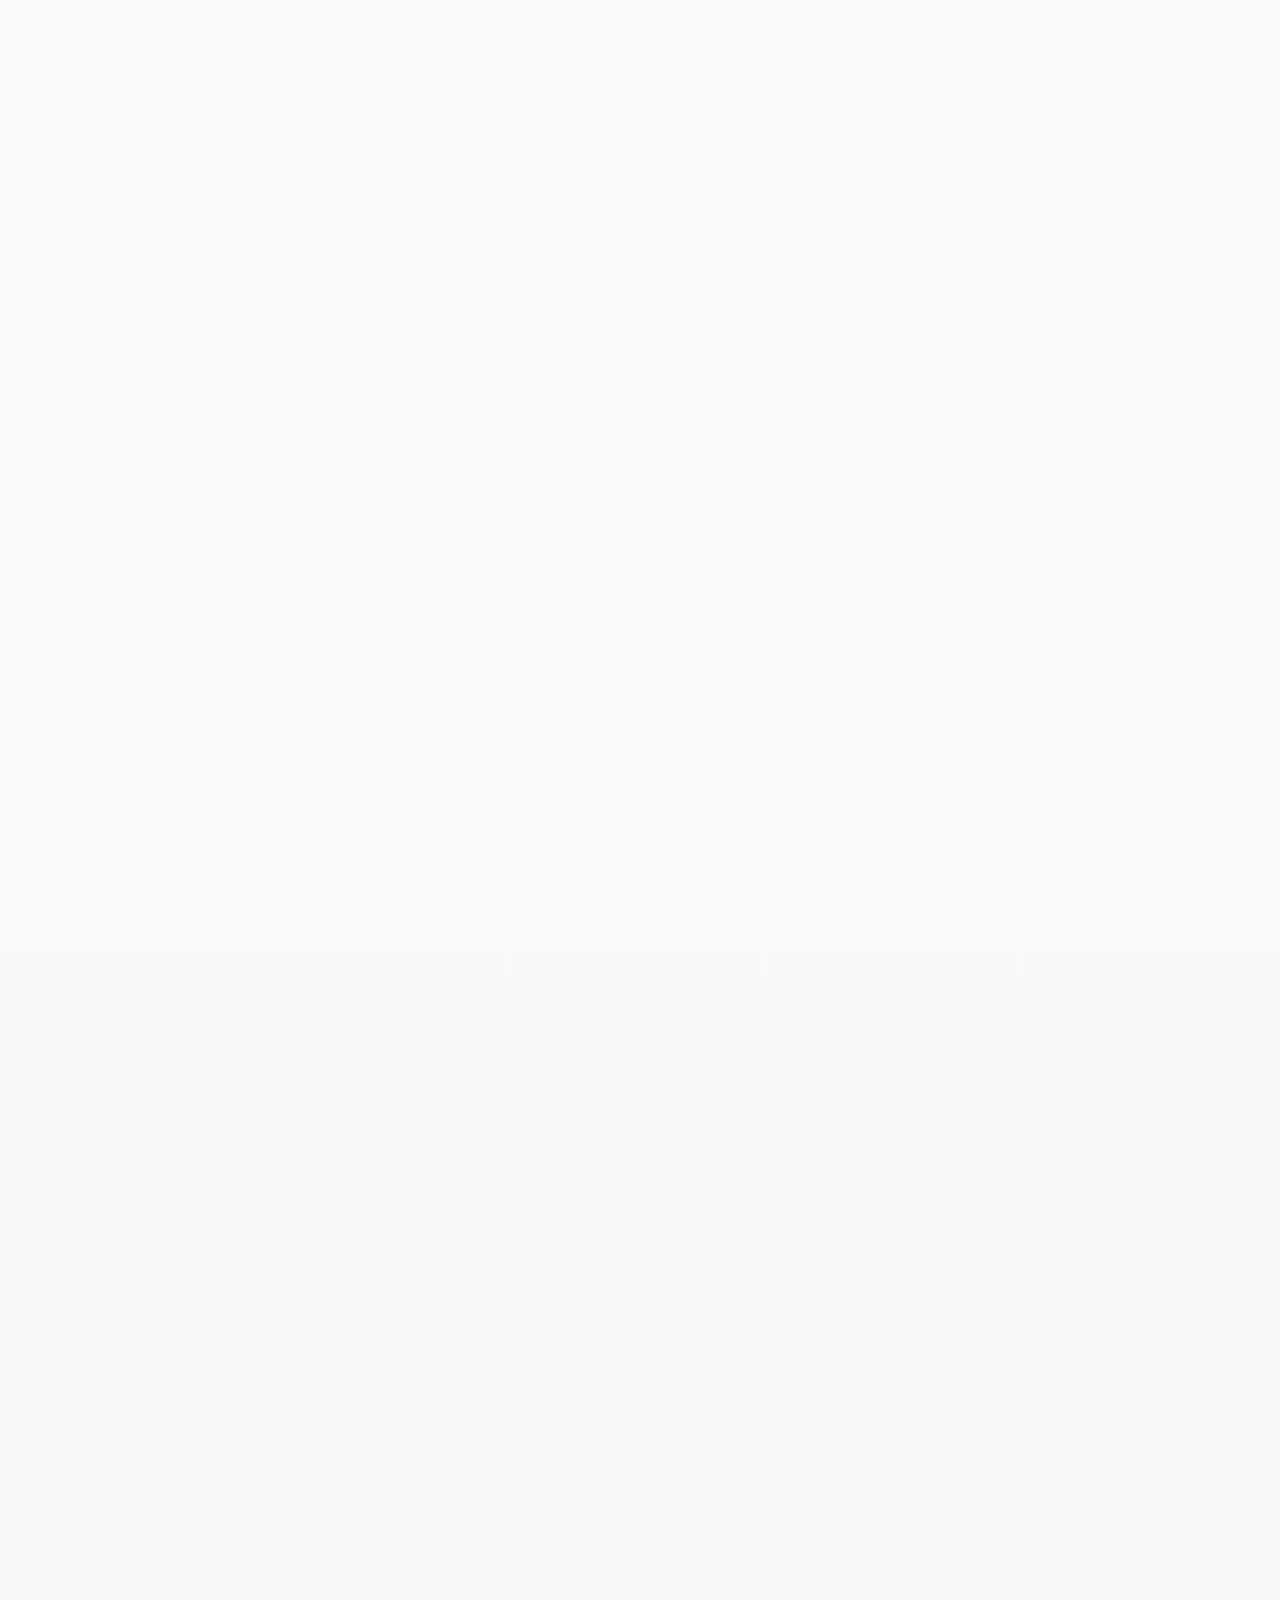
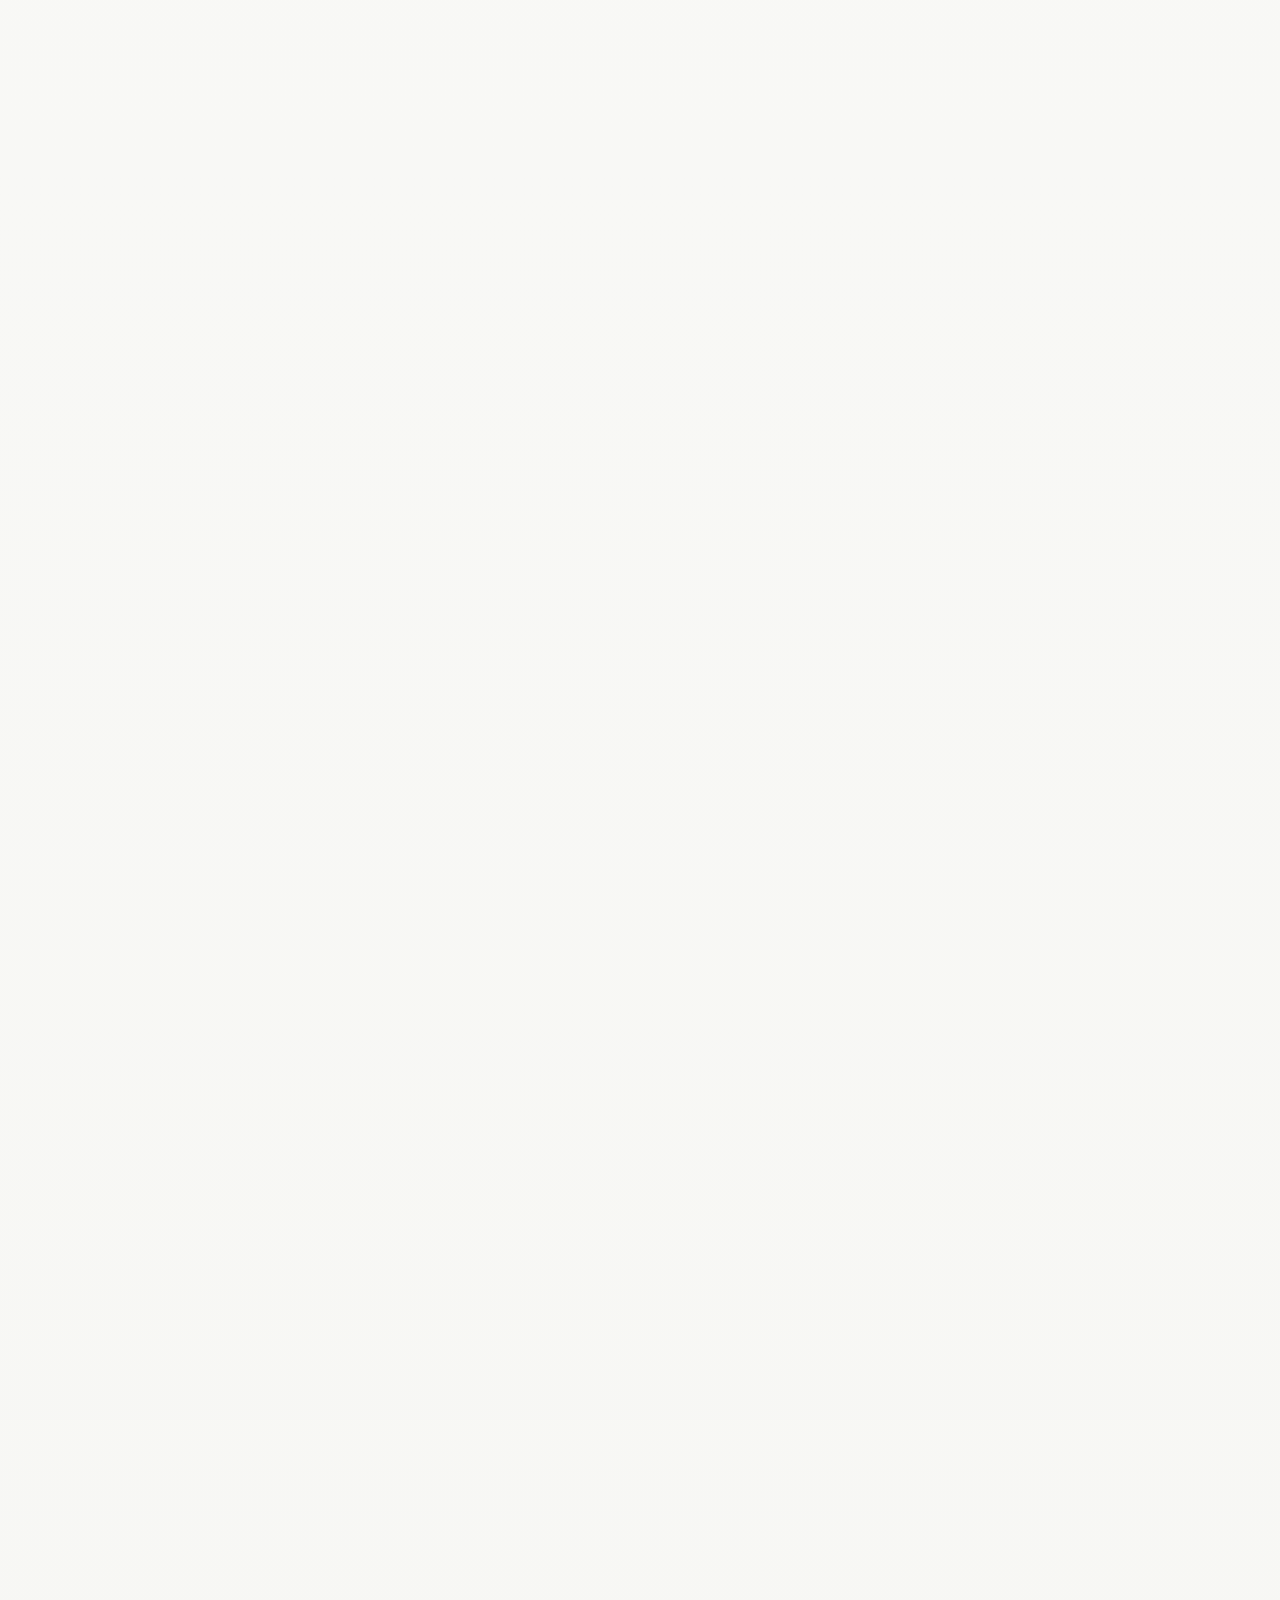
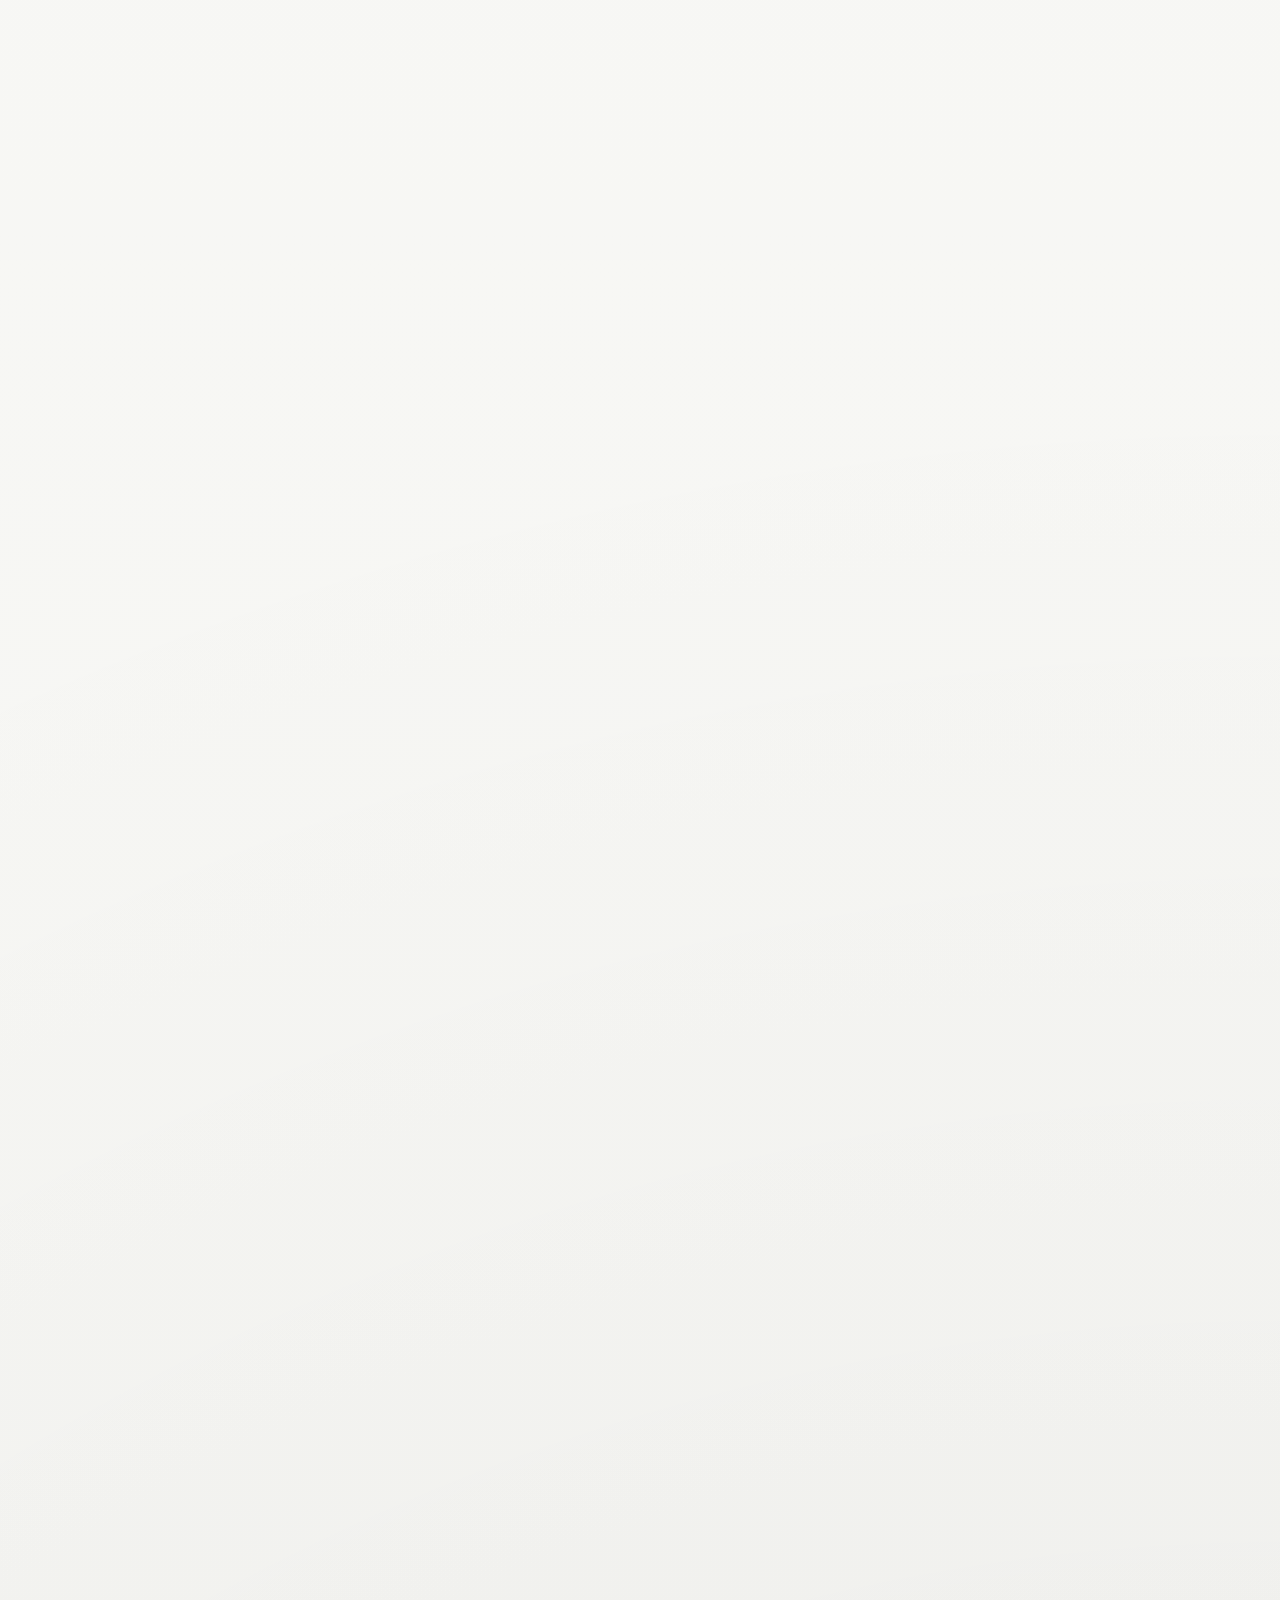
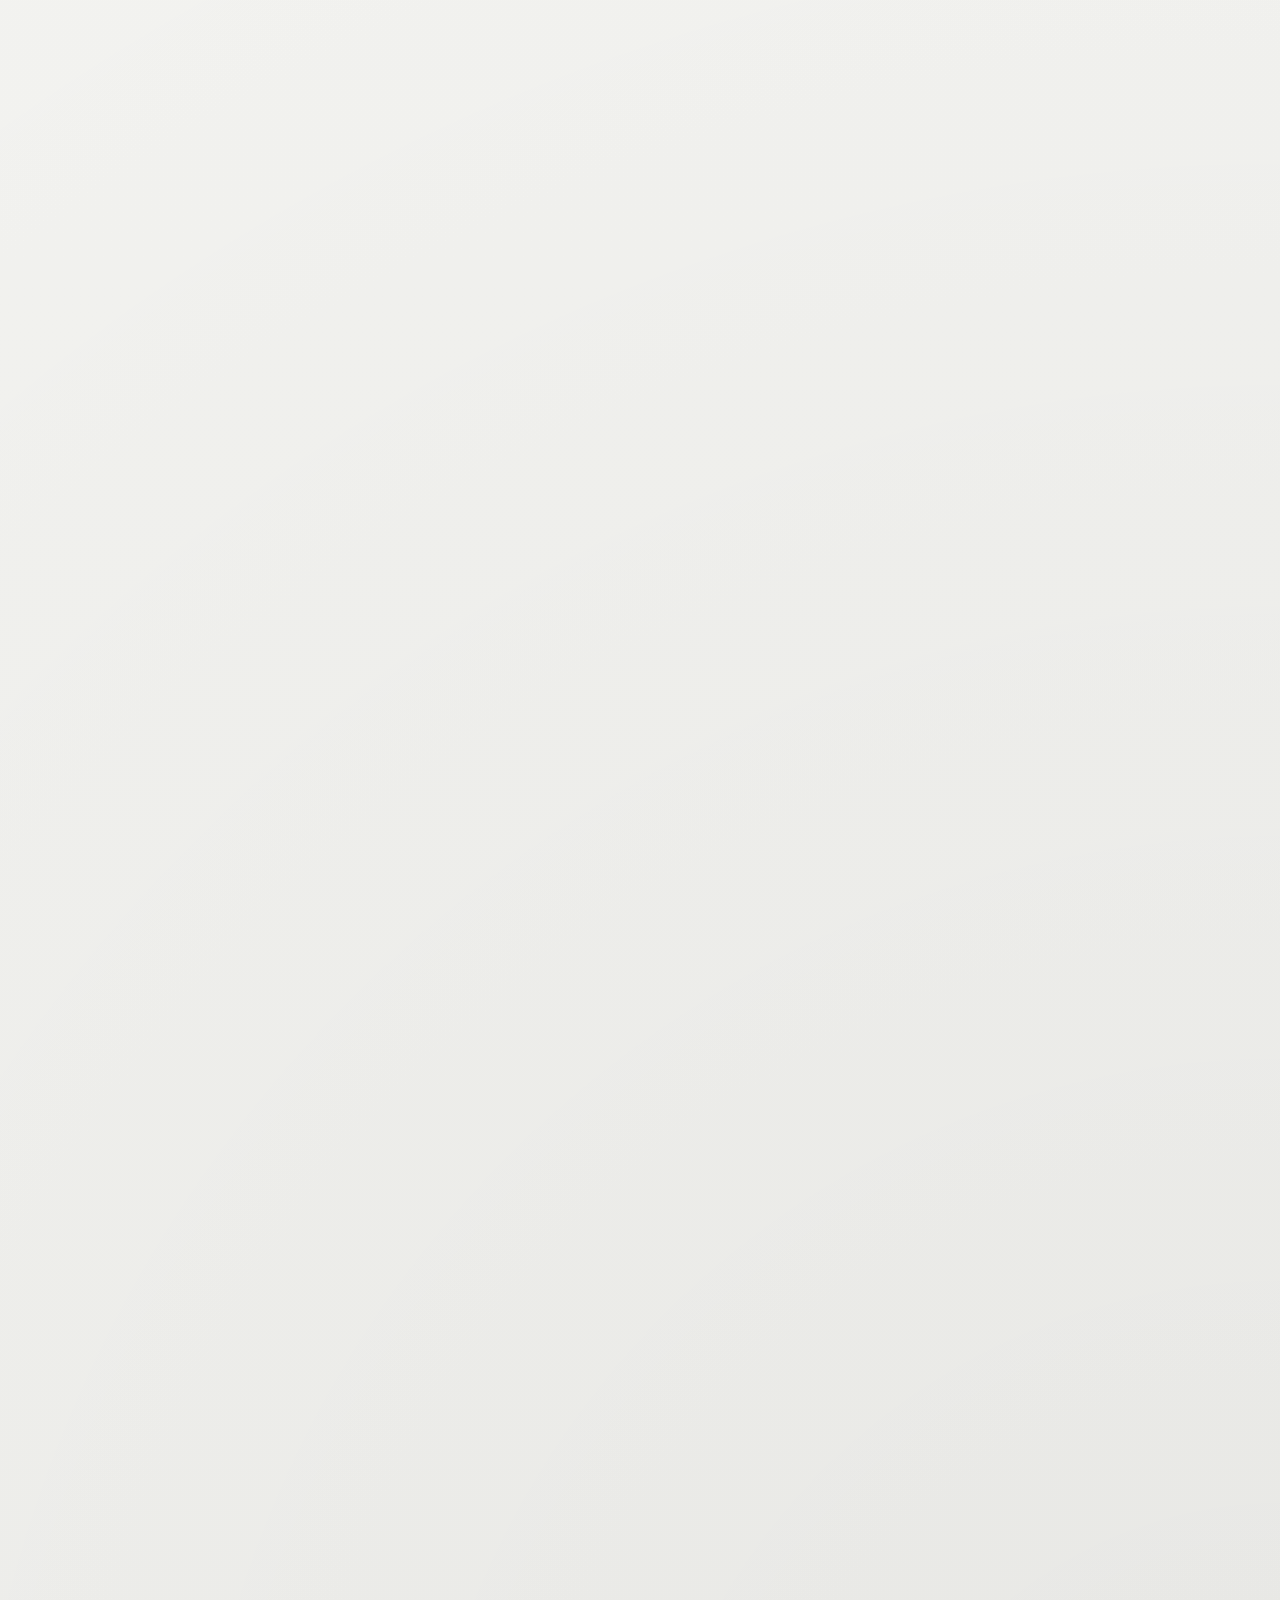
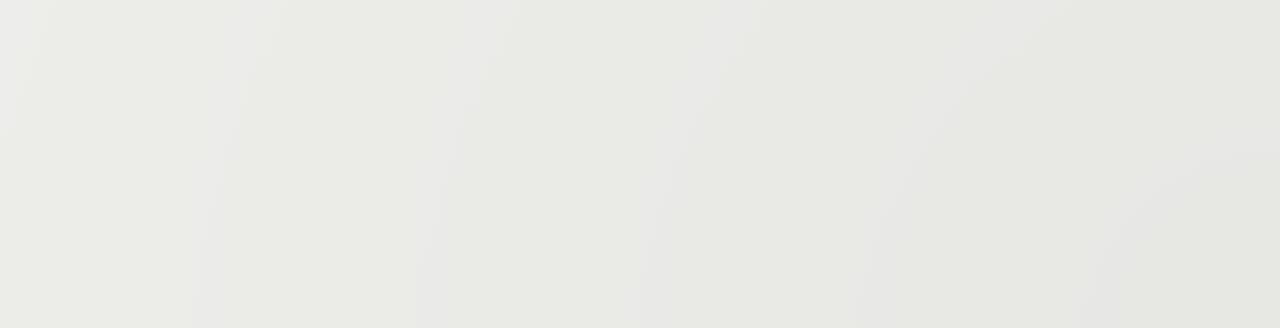
==== commit 1b43218e: "Update portfolio title and improve project link button styles" ====
--- a/index.html
+++ b/index.html
@@ -5,9 +5,9 @@
     <meta name="viewport" content="width=device-width, initial-scale=1.0" />
     <meta name="description" content="Minimalist portfolio focused on cloud engineering, backend work, and selected GitHub projects." />
     <meta name="theme-color" content="#f5f5f2" />
-    <title>Berk | Portfolio</title>
+    <title>Berk Ünsal | Portfolio</title>
     <link rel="preload" as="image" href="assets/opscommand.png" />
-    <link rel="icon" href="data:image/svg+xml,%3Csvg xmlns='http://www.w3.org/2000/svg' viewBox='0 0 64 64'%3E%3Crect width='64' height='64' rx='20' fill='%23111111'/%3E%3Cpath d='M18 44V20h10.2c7.1 0 11.3 3.8 11.3 9.5 0 5.8-4.2 9.5-11.3 9.5H26V44h-8Zm8-13h1.9c3.4 0 5.2-1.5 5.2-4.5s-1.8-4.5-5.2-4.5H26v9Z' fill='%23ffffff'/%3E%3C/svg%3E" />
+    <link rel="icon" href="assets/website-icon.png" />
     <link rel="preconnect" href="https://fonts.googleapis.com" />
     <link rel="preconnect" href="https://fonts.gstatic.com" crossorigin />
     <link rel="preload" as="style" href="https://fonts.googleapis.com/css2?family=Instrument+Serif:ital@0;1&family=Space+Grotesk:wght@400;500;700&display=swap" />
@@ -89,23 +89,6 @@
             <a class="button button-secondary" id="hero-contact" href="#contact">Contact</a>
           </div>
         </div>
-        <aside class="hero-visual glass" aria-hidden="true">
-          <div class="hero-visual-header">
-            <span></span><span></span><span></span>
-          </div>
-          <p class="hero-visual-title" id="hero-visual-title">profile.snapshot</p>
-          <div class="hero-visual-grid">
-            <p><strong id="hero-visual-focus-label">Focus:</strong> <span id="hero-visual-focus-value">Cloud Engineering</span></p>
-            <p><strong id="hero-visual-stack-label">Stack:</strong> <span id="hero-visual-stack-value">Kubernetes, OpenStack, Docker</span></p>
-            <p><strong id="hero-visual-location-label">Location:</strong> <span id="hero-visual-location-value">Turkey (Remote-friendly)</span></p>
-            <p><strong id="hero-visual-availability-label">Availability:</strong> <span id="hero-visual-availability-value">Open to internships and junior roles</span></p>
-          </div>
-          <div class="hero-visual-lines">
-            <span class="line-one"></span>
-            <span class="line-two"></span>
-            <span class="line-three"></span>
-          </div>
-        </aside>
       </section>
 
       <section class="section about reveal" id="about">
--- a/styles.css
+++ b/styles.css
@@ -462,7 +462,7 @@
 
 .hero {
   display: grid;
-  grid-template-columns: minmax(0, 1fr) minmax(280px, 420px);
+  grid-template-columns: minmax(0, 1fr);
   gap: 28px;
   align-items: center;
   padding-top: 48px;
@@ -1140,6 +1140,12 @@
   transition: background 180ms ease, border-color 180ms ease;
 }
 
+.project-link-button.watch-demo-glow {
+  background: rgba(10, 132, 255, 0.12);
+  border-color: rgba(10, 132, 255, 0.35);
+  box-shadow: 0 0 16px rgba(10, 132, 255, 0.35), inset 0 0 0 1px rgba(10, 132, 255, 0.2);
+}
+
 :root[data-theme="dark"] .project-links a,
 :root[data-theme="dark"] .project-link-button {
   border-color: rgba(255, 255, 255, 0.18);
@@ -1151,10 +1157,28 @@
   border-color: rgba(17, 17, 17, 0.16);
 }
 
+.project-link-button.watch-demo-glow:hover {
+  background: rgba(10, 132, 255, 0.18);
+  border-color: rgba(10, 132, 255, 0.45);
+  box-shadow: 0 0 22px rgba(10, 132, 255, 0.45), inset 0 0 0 1px rgba(10, 132, 255, 0.28);
+}
+
 :root[data-theme="dark"] .project-links a:hover,
 :root[data-theme="dark"] .project-link-button:hover {
   background: rgba(255, 255, 255, 0.08);
   border-color: rgba(255, 255, 255, 0.22);
+}
+
+:root[data-theme="dark"] .project-link-button.watch-demo-glow {
+  background: rgba(108, 182, 255, 0.16);
+  border-color: rgba(108, 182, 255, 0.4);
+  box-shadow: 0 0 18px rgba(108, 182, 255, 0.4), inset 0 0 0 1px rgba(108, 182, 255, 0.22);
+}
+
+:root[data-theme="dark"] .project-link-button.watch-demo-glow:hover {
+  background: rgba(108, 182, 255, 0.22);
+  border-color: rgba(108, 182, 255, 0.5);
+  box-shadow: 0 0 24px rgba(108, 182, 255, 0.5), inset 0 0 0 1px rgba(108, 182, 255, 0.3);
 }
 
 .contact-card {
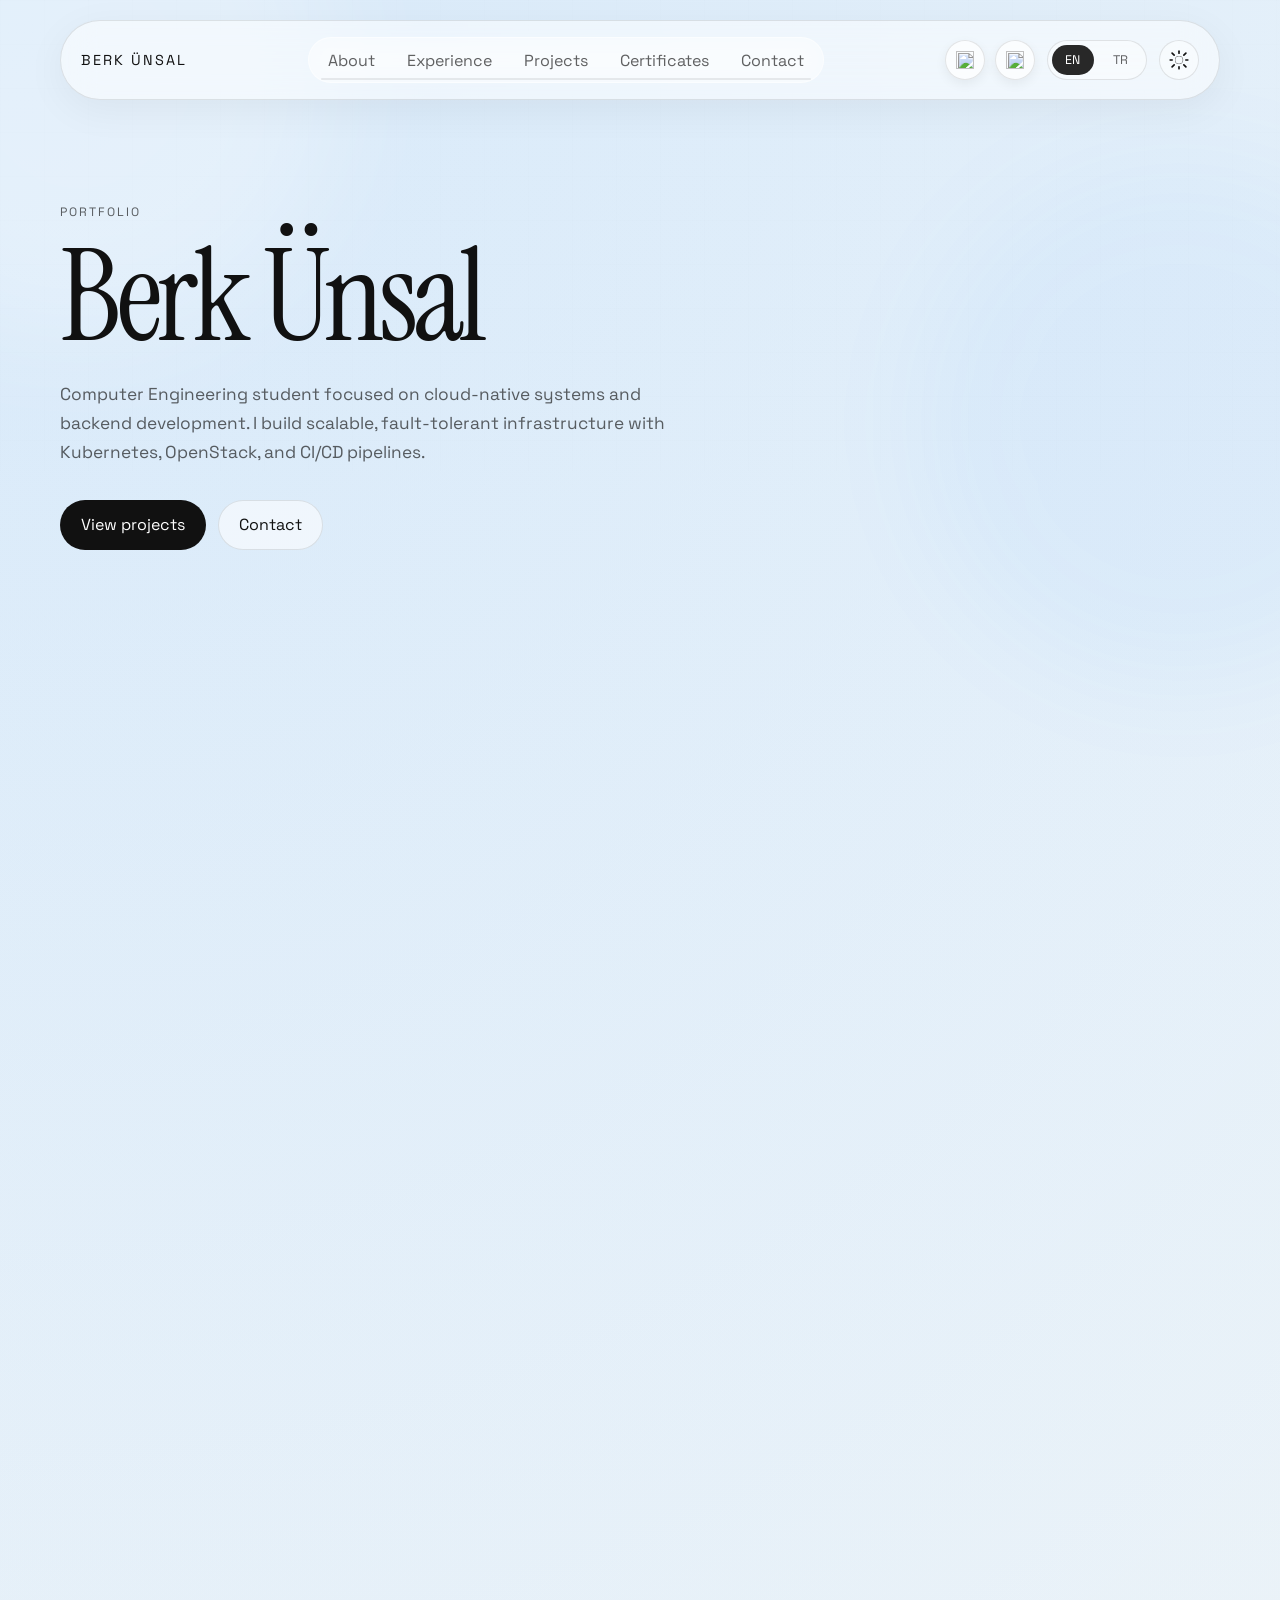
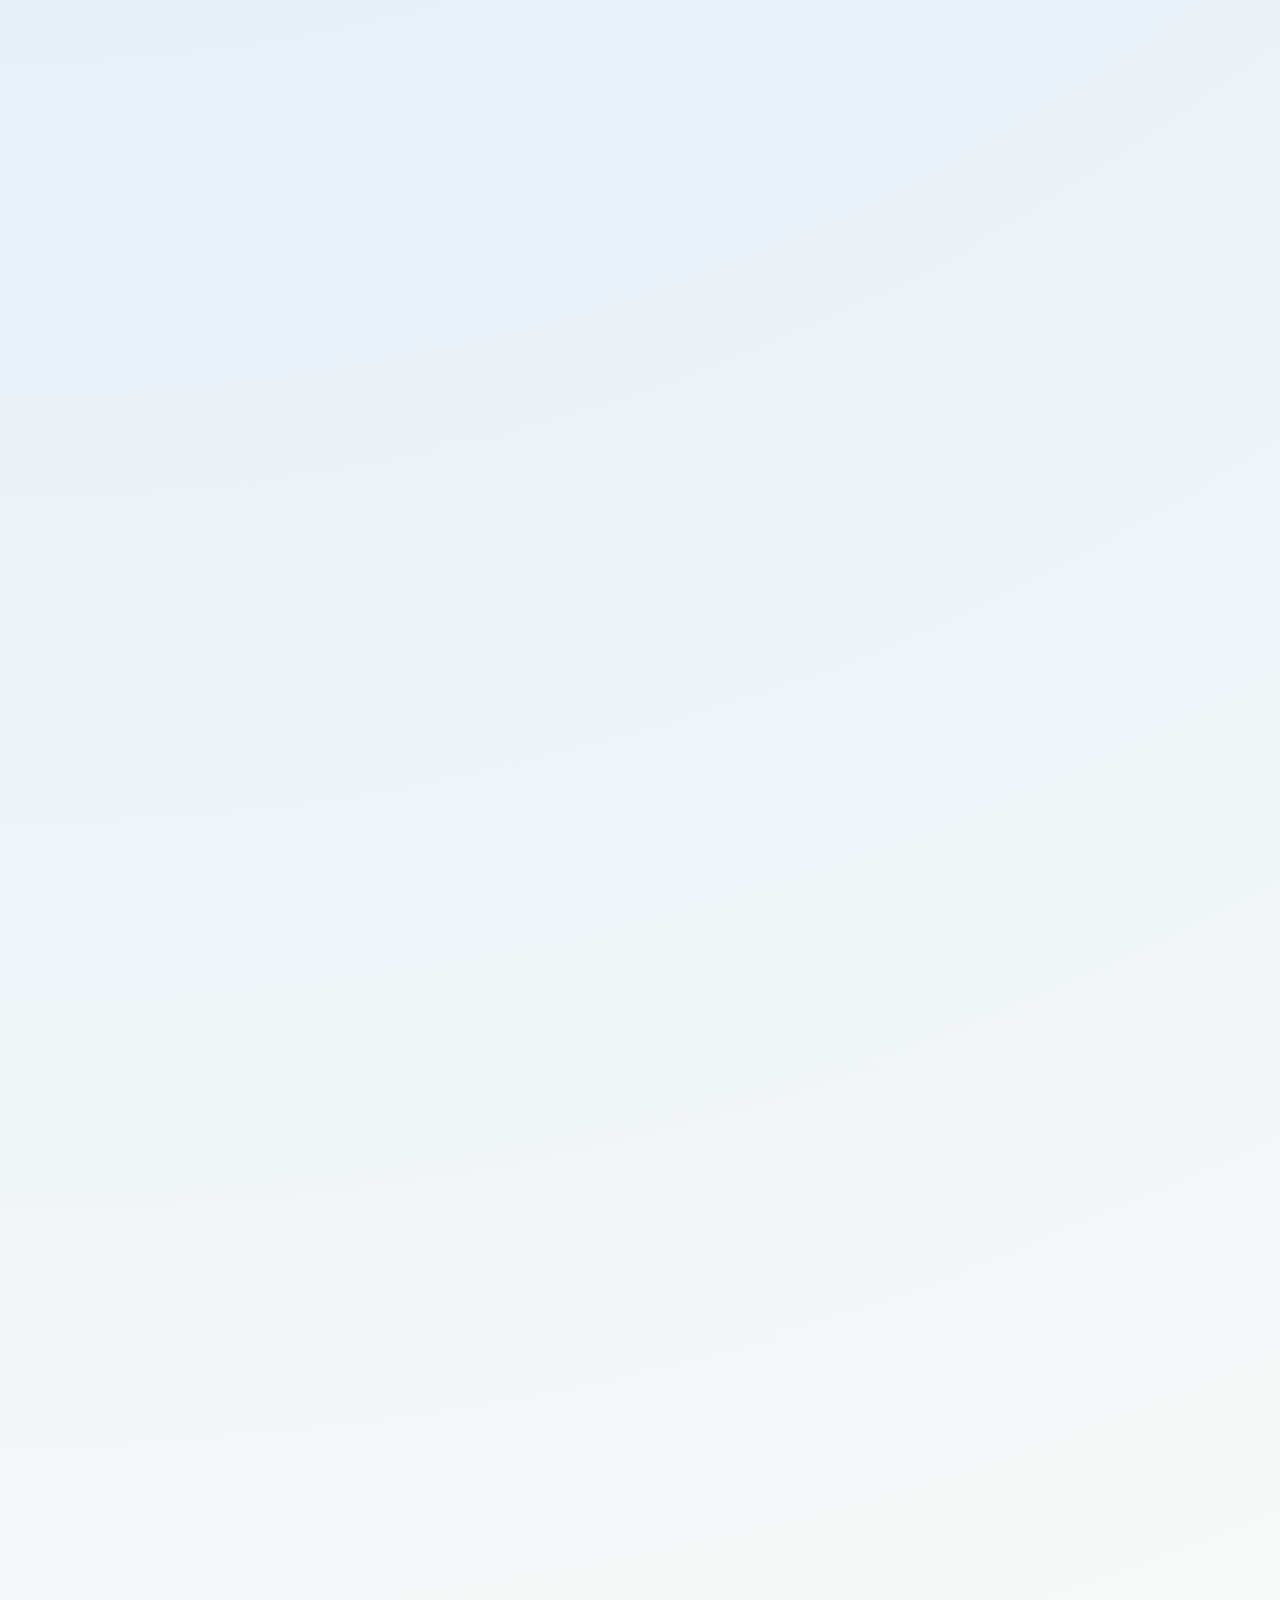
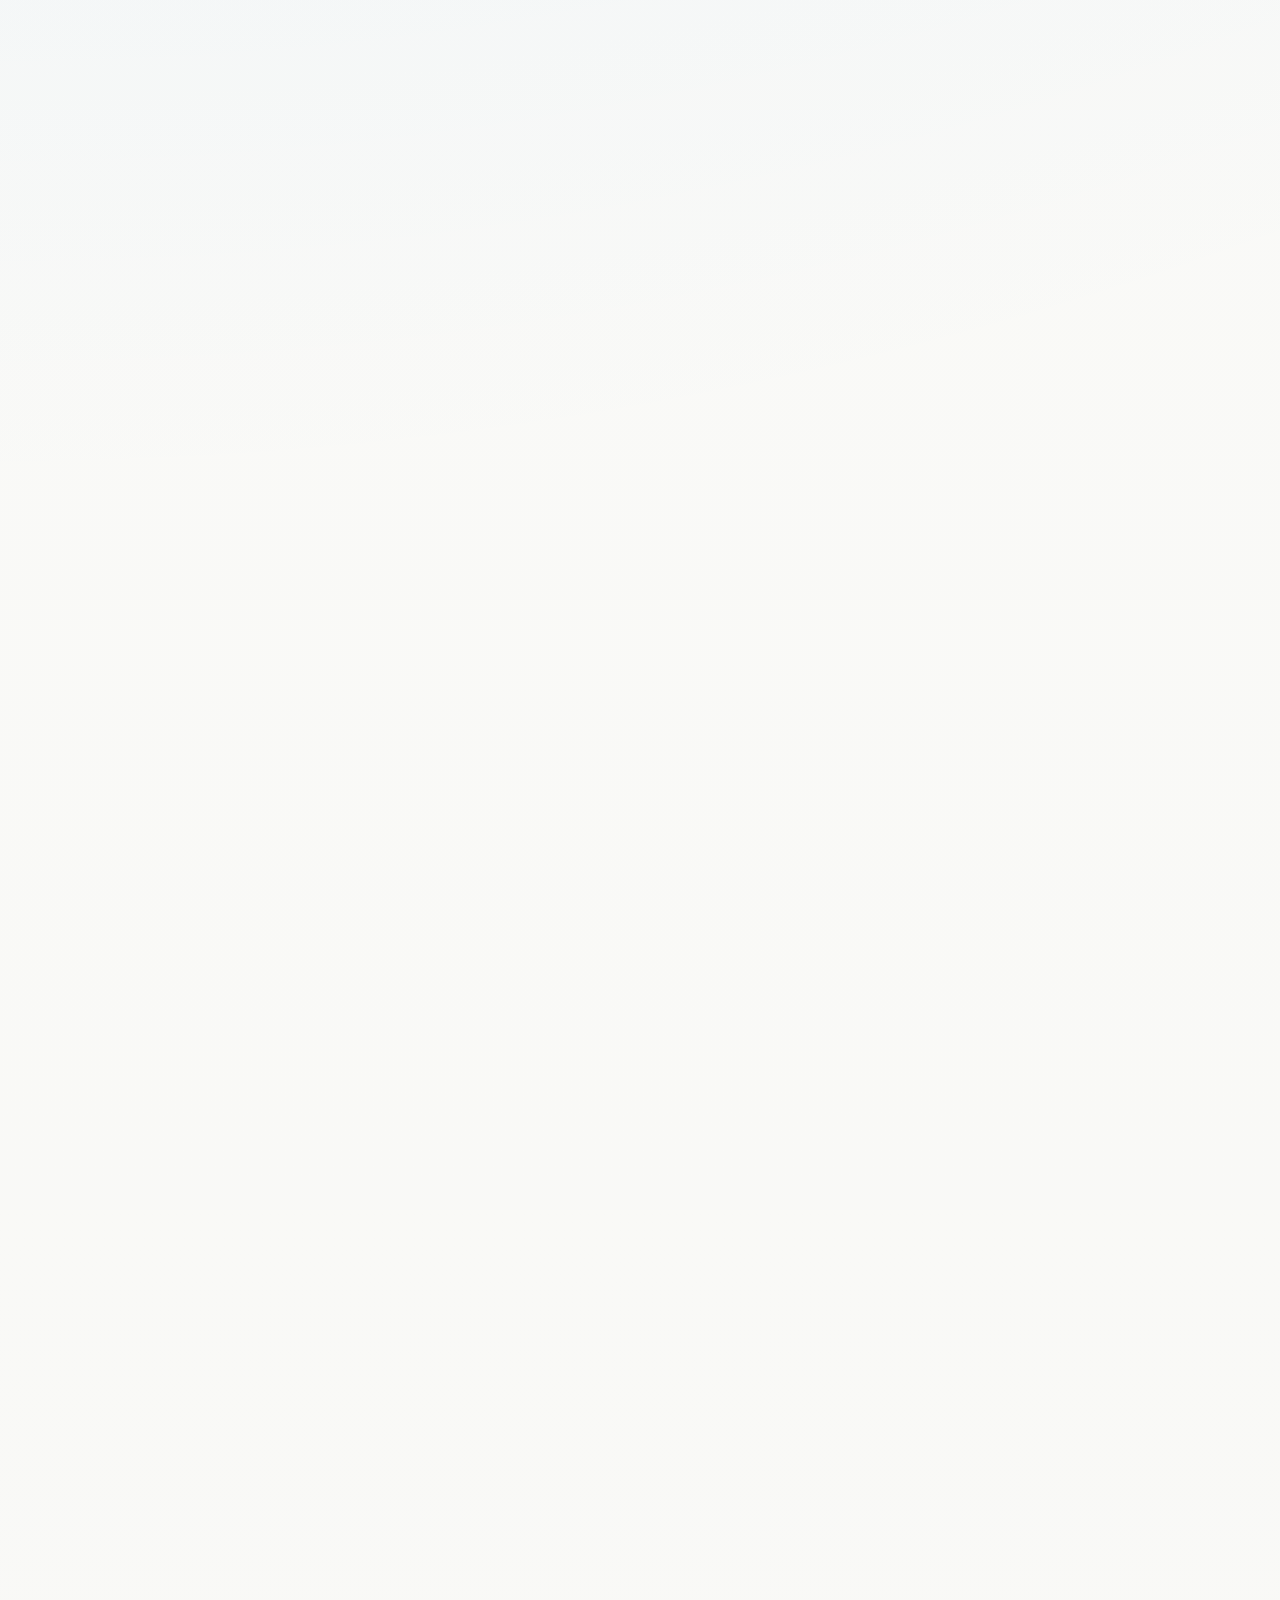
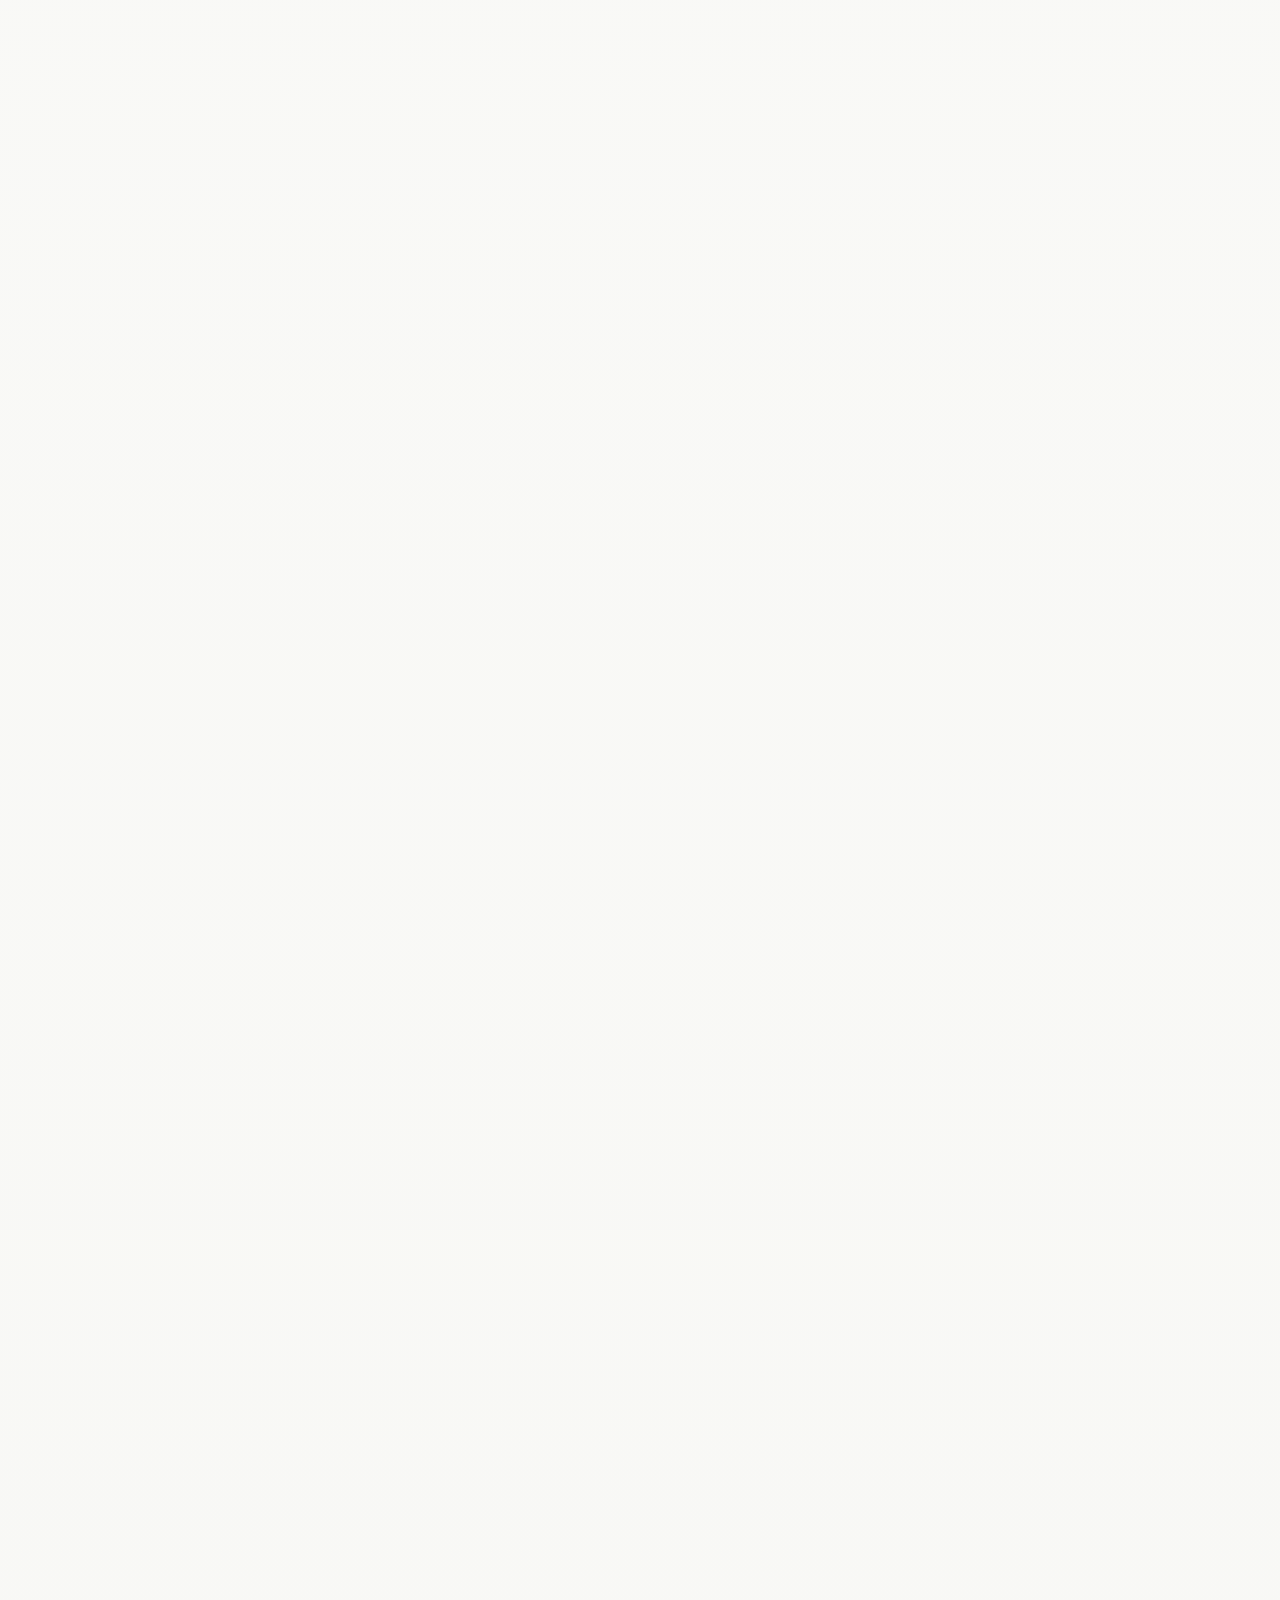
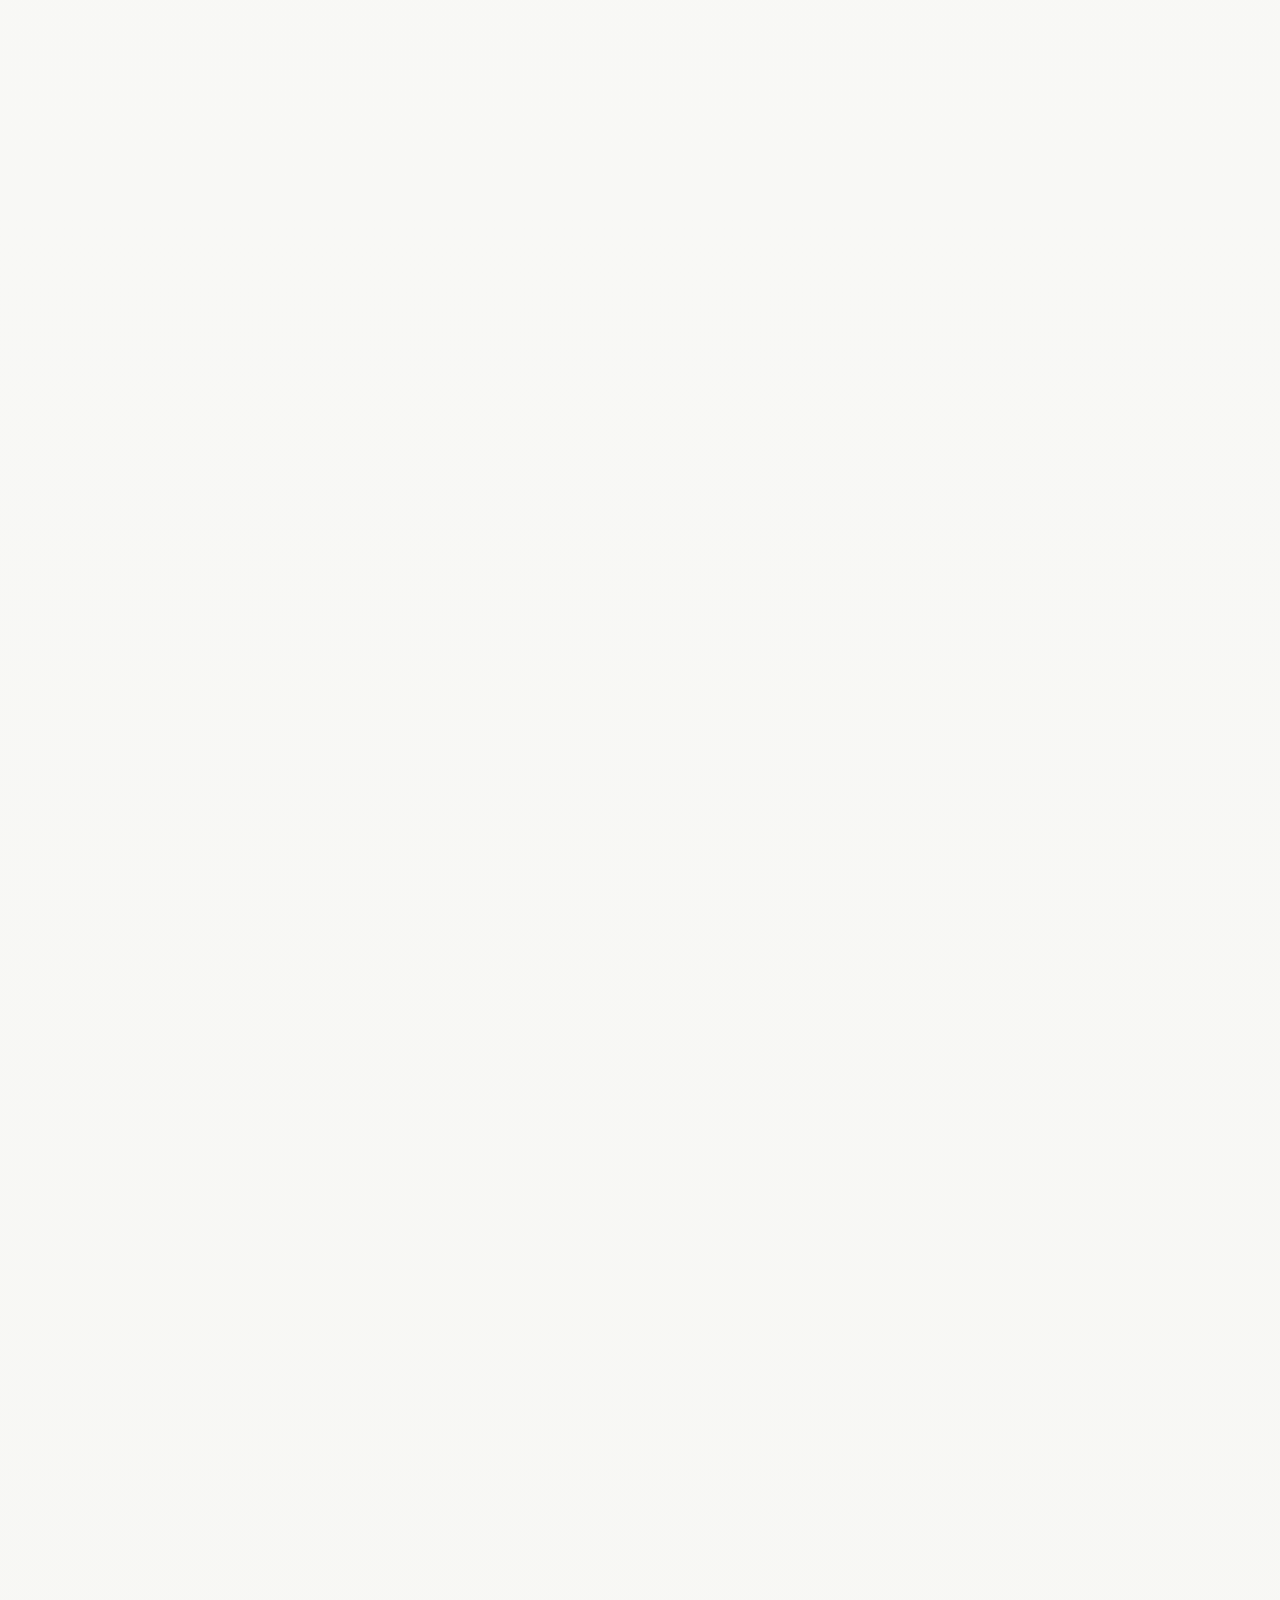
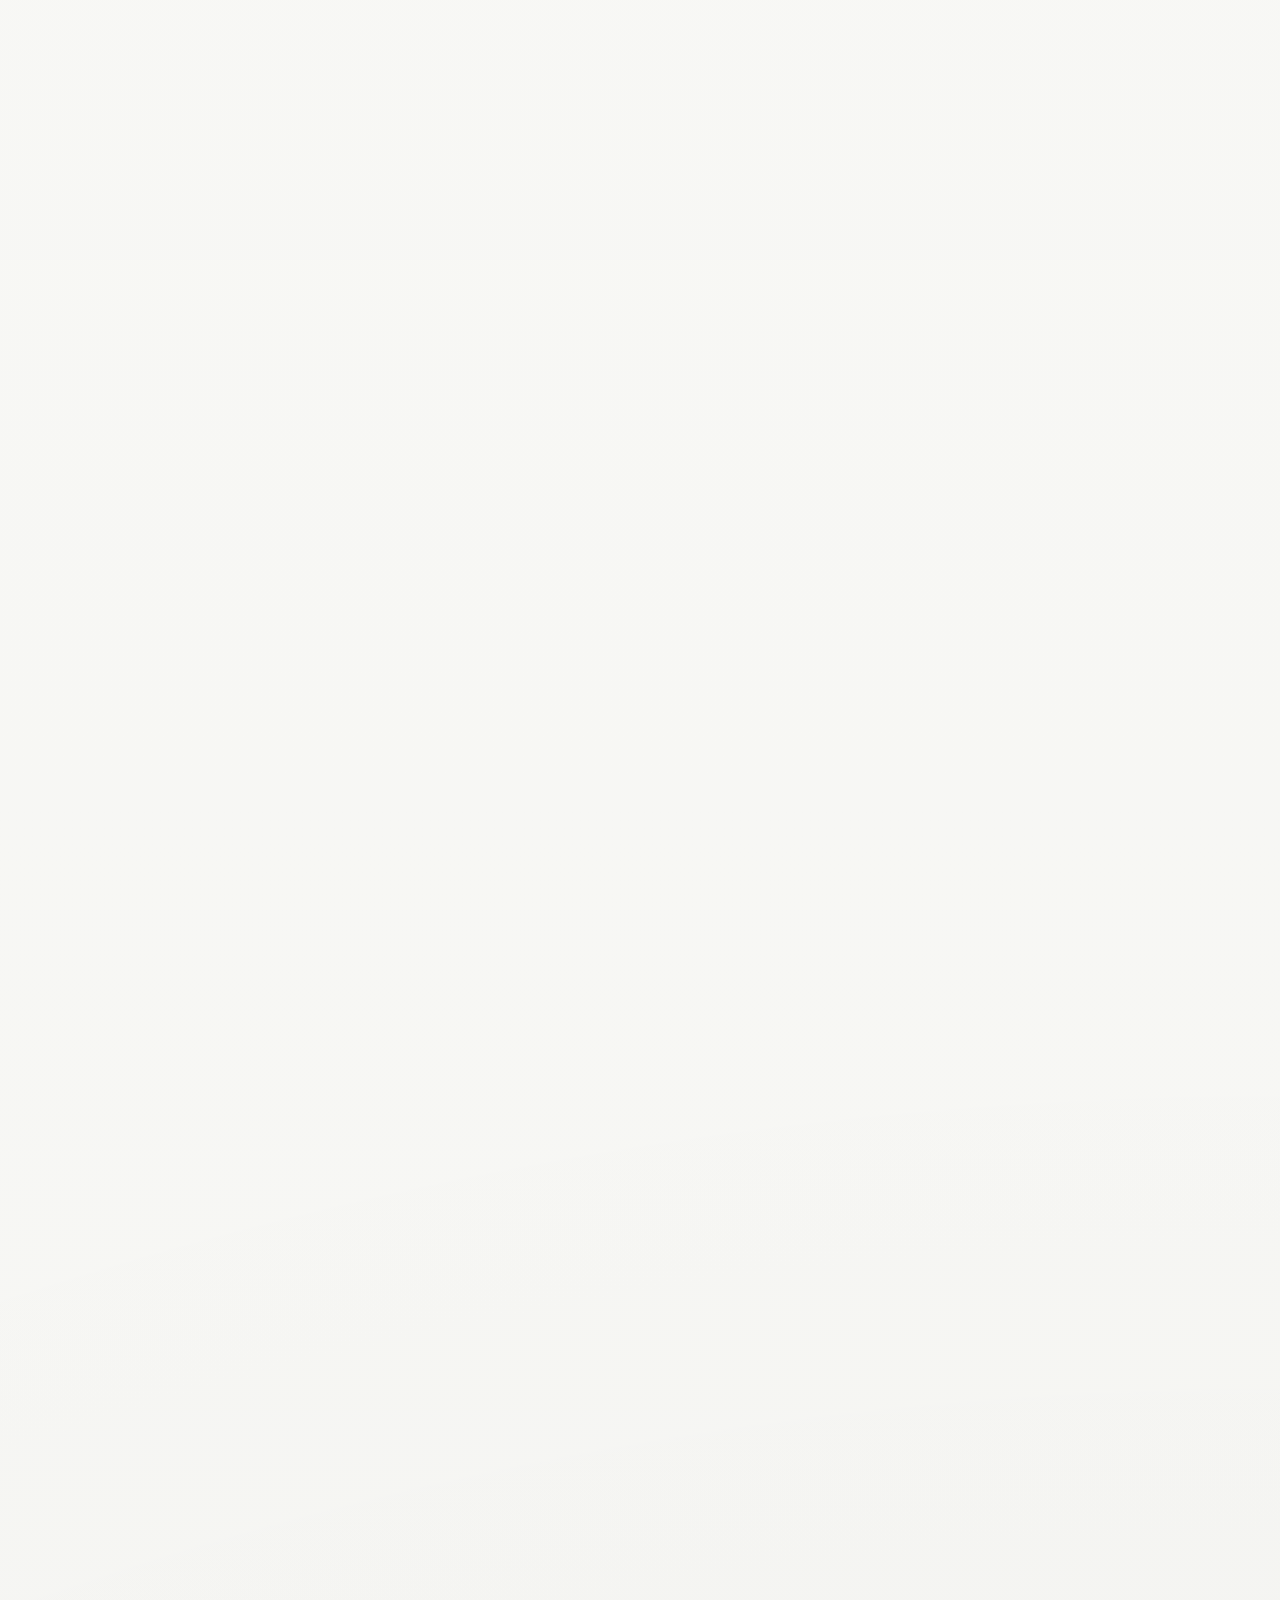
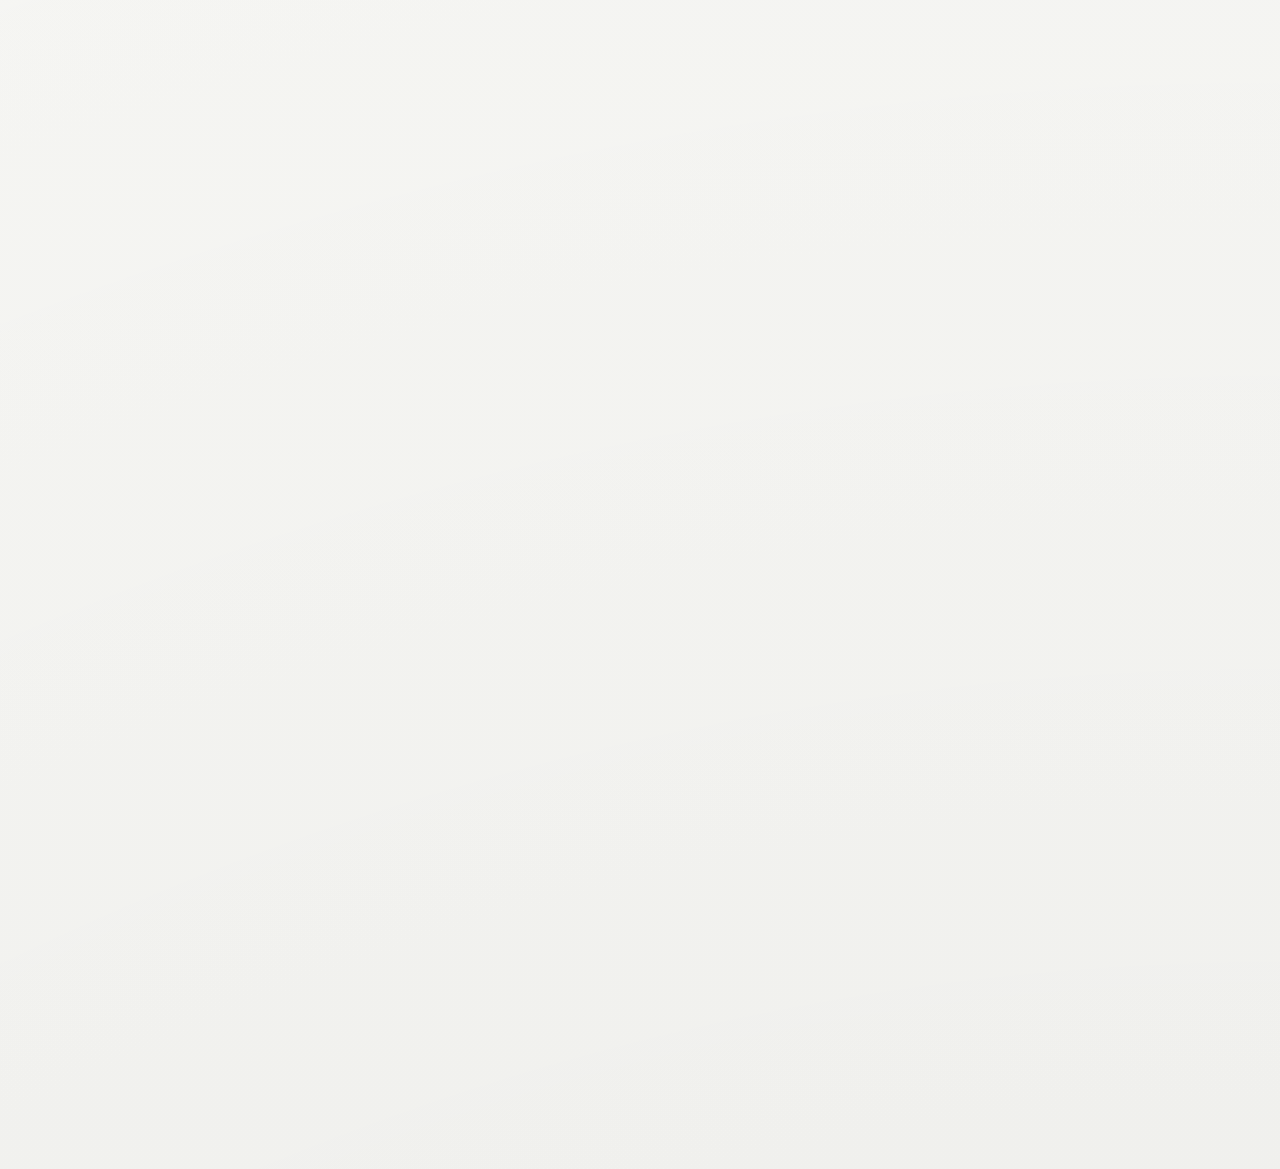
==== commit 5f33a429: "Refactor code structure for improved readability and maintainability" ====
--- a/index.html
+++ b/index.html
@@ -28,6 +28,7 @@
         <a class="nav-link" id="nav-about" href="#about">About</a>
         <a class="nav-link" id="nav-experience" href="#experience">Experience</a>
         <a class="nav-link" id="nav-projects" href="#projects">Projects</a>
+        <a class="nav-link" id="nav-certificates" href="#certificates">Certificates</a>
         <a class="nav-link" id="nav-contact" href="#contact">Contact</a>
       </nav>
       <div class="topbar-actions">
@@ -144,6 +145,18 @@
         <div class="projects-grid" id="projects-grid" aria-live="polite"></div>
       </section>
 
+      <section class="section certificates reveal" id="certificates">
+        <div class="section-heading">
+          <div>
+            <p class="eyebrow" id="certificates-eyebrow">Certificates</p>
+            <h2 id="certificates-heading">Professional certificates and coursework.</h2>
+          </div>
+          <p class="projects-note" id="certificates-note">Click a certificate to preview the PDF.</p>
+        </div>
+
+        <div class="certificates-grid" id="certificates-grid" aria-live="polite"></div>
+      </section>
+
       <section class="section contact reveal" id="contact">
         <div class="contact-layout">
           <div class="contact-card glass">
@@ -208,6 +221,19 @@
       </div>
     </div>
 
+    <!-- PDF Modal -->
+    <div id="pdf-modal" class="pdf-modal" style="display: none;">
+      <div class="pdf-modal-backdrop"></div>
+      <div class="pdf-modal-content" role="dialog" aria-modal="true" aria-labelledby="pdf-modal-title">
+        <div class="pdf-modal-header">
+          <p class="pdf-modal-title" id="pdf-modal-title">Certificate</p>
+          <a class="pdf-modal-link" id="pdf-modal-open" href="#" target="_blank" rel="noopener noreferrer">Open in new tab</a>
+          <button id="pdf-modal-close" class="pdf-modal-close" aria-label="Close certificate" type="button">&times;</button>
+        </div>
+        <iframe id="pdf-viewer" class="pdf-modal-frame" title="Certificate PDF" loading="lazy"></iframe>
+      </div>
+    </div>
+
     <script src="app.js" defer></script>
   </body>
 </html>
--- a/styles.css
+++ b/styles.css
@@ -99,6 +99,13 @@
 .social-link:focus-visible,
 .project-links a:focus-visible,
 .nav-link:focus-visible {
+  outline: 2px solid var(--accent);
+  outline-offset: 3px;
+}
+
+.certificate-card:focus-visible,
+.pdf-modal-close:focus-visible,
+.pdf-modal-link:focus-visible {
   outline: 2px solid var(--accent);
   outline-offset: 3px;
 }
@@ -701,6 +708,12 @@
   gap: 18px;
 }
 
+.certificates-grid {
+  display: grid;
+  gap: 18px;
+  grid-template-columns: repeat(3, minmax(0, 1fr));
+}
+
 .about-grid {
   grid-template-columns: repeat(3, minmax(0, 1fr));
 }
@@ -1181,6 +1194,145 @@
   box-shadow: 0 0 24px rgba(108, 182, 255, 0.5), inset 0 0 0 1px rgba(108, 182, 255, 0.3);
 }
 
+.certificate-card {
+  width: 100%;
+  padding: 24px;
+  text-align: left;
+  cursor: pointer;
+  display: grid;
+  gap: 10px;
+  font: inherit;
+  color: inherit;
+  appearance: none;
+  border: 1px solid var(--line);
+  background:
+    linear-gradient(160deg, rgba(255, 255, 255, 0.58), rgba(255, 255, 255, 0.2) 45%, rgba(255, 255, 255, 0.42) 100%),
+    rgba(255, 255, 255, 0.3);
+  transition: transform 220ms ease, box-shadow 220ms ease, border-color 220ms ease;
+}
+
+:root[data-theme="dark"] .certificate-card {
+  background:
+    linear-gradient(160deg, rgba(20, 23, 28, 0.74), rgba(16, 18, 23, 0.5) 45%, rgba(18, 21, 26, 0.62) 100%),
+    rgba(10, 12, 15, 0.7);
+}
+
+.certificate-card:hover {
+  transform: translateY(-3px);
+  box-shadow: 0 20px 48px rgba(0, 0, 0, 0.1);
+  border-color: rgba(255, 255, 255, 0.7);
+}
+
+.certificate-badge {
+  margin: 0;
+  text-transform: uppercase;
+  letter-spacing: 0.12em;
+  font-size: 0.72rem;
+  color: var(--muted);
+}
+
+.certificate-title {
+  margin: 0;
+  font-size: 1.14rem;
+}
+
+.certificate-meta {
+  display: flex;
+  flex-wrap: wrap;
+  gap: 8px 12px;
+  color: var(--muted);
+  font-size: 0.9rem;
+}
+
+.certificate-action {
+  font-size: 0.9rem;
+  color: var(--muted);
+}
+
+.pdf-modal {
+  position: fixed;
+  inset: 0;
+  z-index: 1200;
+  display: flex;
+  align-items: center;
+  justify-content: center;
+}
+
+.pdf-modal-backdrop {
+  position: absolute;
+  inset: 0;
+  background: rgba(0, 0, 0, 0.7);
+  backdrop-filter: blur(4px);
+}
+
+.pdf-modal-content {
+  position: relative;
+  z-index: 1201;
+  width: min(980px, 92vw);
+  height: min(80vh, 720px);
+  background: var(--bg-strong);
+  border-radius: 18px;
+  border: 1px solid var(--line);
+  overflow: hidden;
+  box-shadow: 0 24px 70px rgba(0, 0, 0, 0.3);
+  display: grid;
+  grid-template-rows: auto 1fr;
+}
+
+:root[data-theme="dark"] .pdf-modal-content {
+  background: rgba(12, 14, 18, 0.95);
+  border-color: rgba(255, 255, 255, 0.12);
+}
+
+.pdf-modal-header {
+  display: grid;
+  grid-template-columns: 1fr auto auto;
+  gap: 12px;
+  align-items: center;
+  padding: 14px 16px;
+  background: rgba(255, 255, 255, 0.75);
+  border-bottom: 1px solid var(--line);
+}
+
+:root[data-theme="dark"] .pdf-modal-header {
+  background: rgba(18, 21, 26, 0.85);
+}
+
+.pdf-modal-title {
+  margin: 0;
+  font-size: 0.95rem;
+  letter-spacing: 0.08em;
+  text-transform: uppercase;
+  color: var(--muted);
+}
+
+.pdf-modal-link {
+  font-size: 0.88rem;
+  color: var(--text);
+  border: 1px solid var(--line);
+  border-radius: 999px;
+  padding: 6px 12px;
+  background: transparent;
+}
+
+.pdf-modal-close {
+  width: 36px;
+  height: 36px;
+  border-radius: 50%;
+  border: 1px solid var(--line);
+  background: transparent;
+  font-size: 24px;
+  color: var(--text);
+  cursor: pointer;
+}
+
+.pdf-modal-frame {
+  width: 100%;
+  height: 100%;
+  border: 0;
+  background: #111;
+}
+
 .contact-card {
   display: flex;
   align-items: center;
@@ -1446,6 +1598,10 @@
     grid-column: 1 / -1;
   }
 
+  .certificates-grid {
+    grid-template-columns: repeat(2, minmax(0, 1fr));
+  }
+
   .experience-top {
     grid-template-columns: 72px minmax(0, 1fr);
     gap: 14px;
@@ -1524,6 +1680,10 @@
 
   .project-card {
     grid-column: 1 / -1;
+  }
+
+  .certificates-grid {
+    grid-template-columns: 1fr;
   }
 
   .contact-card {
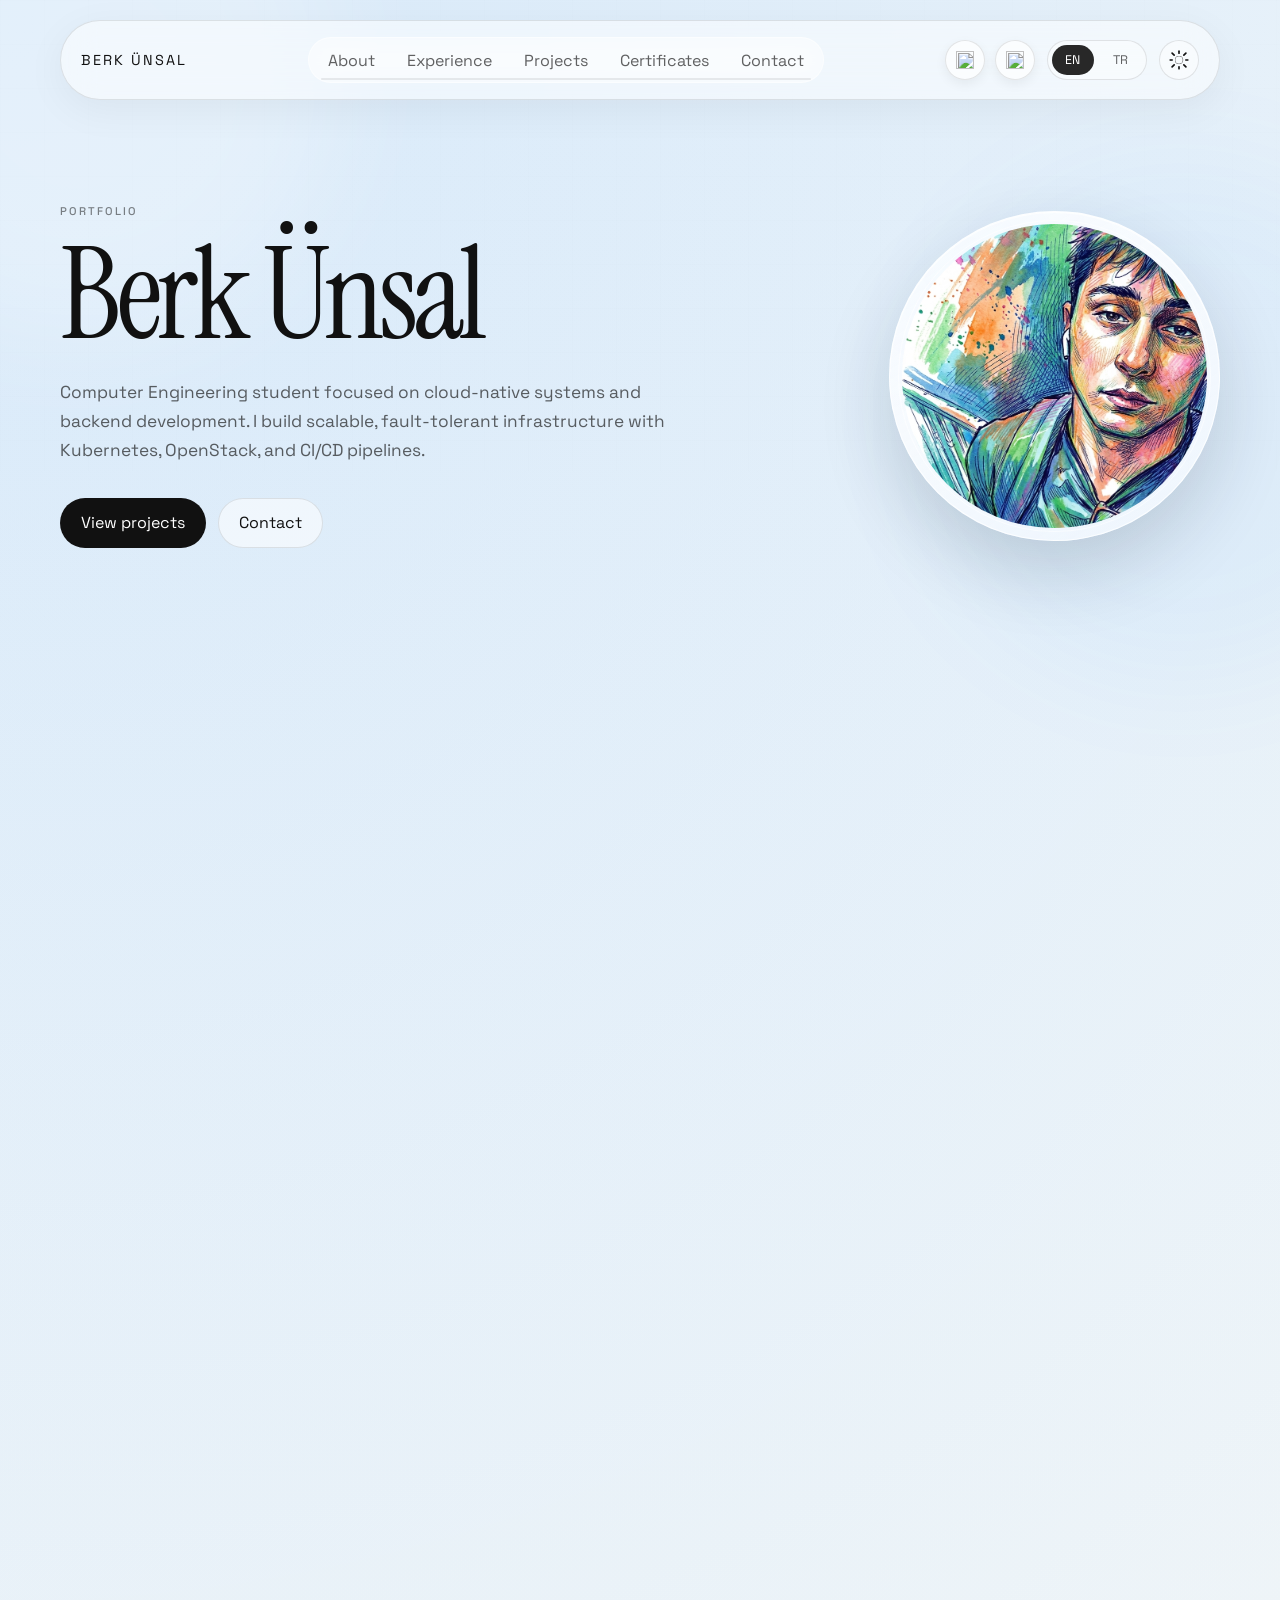
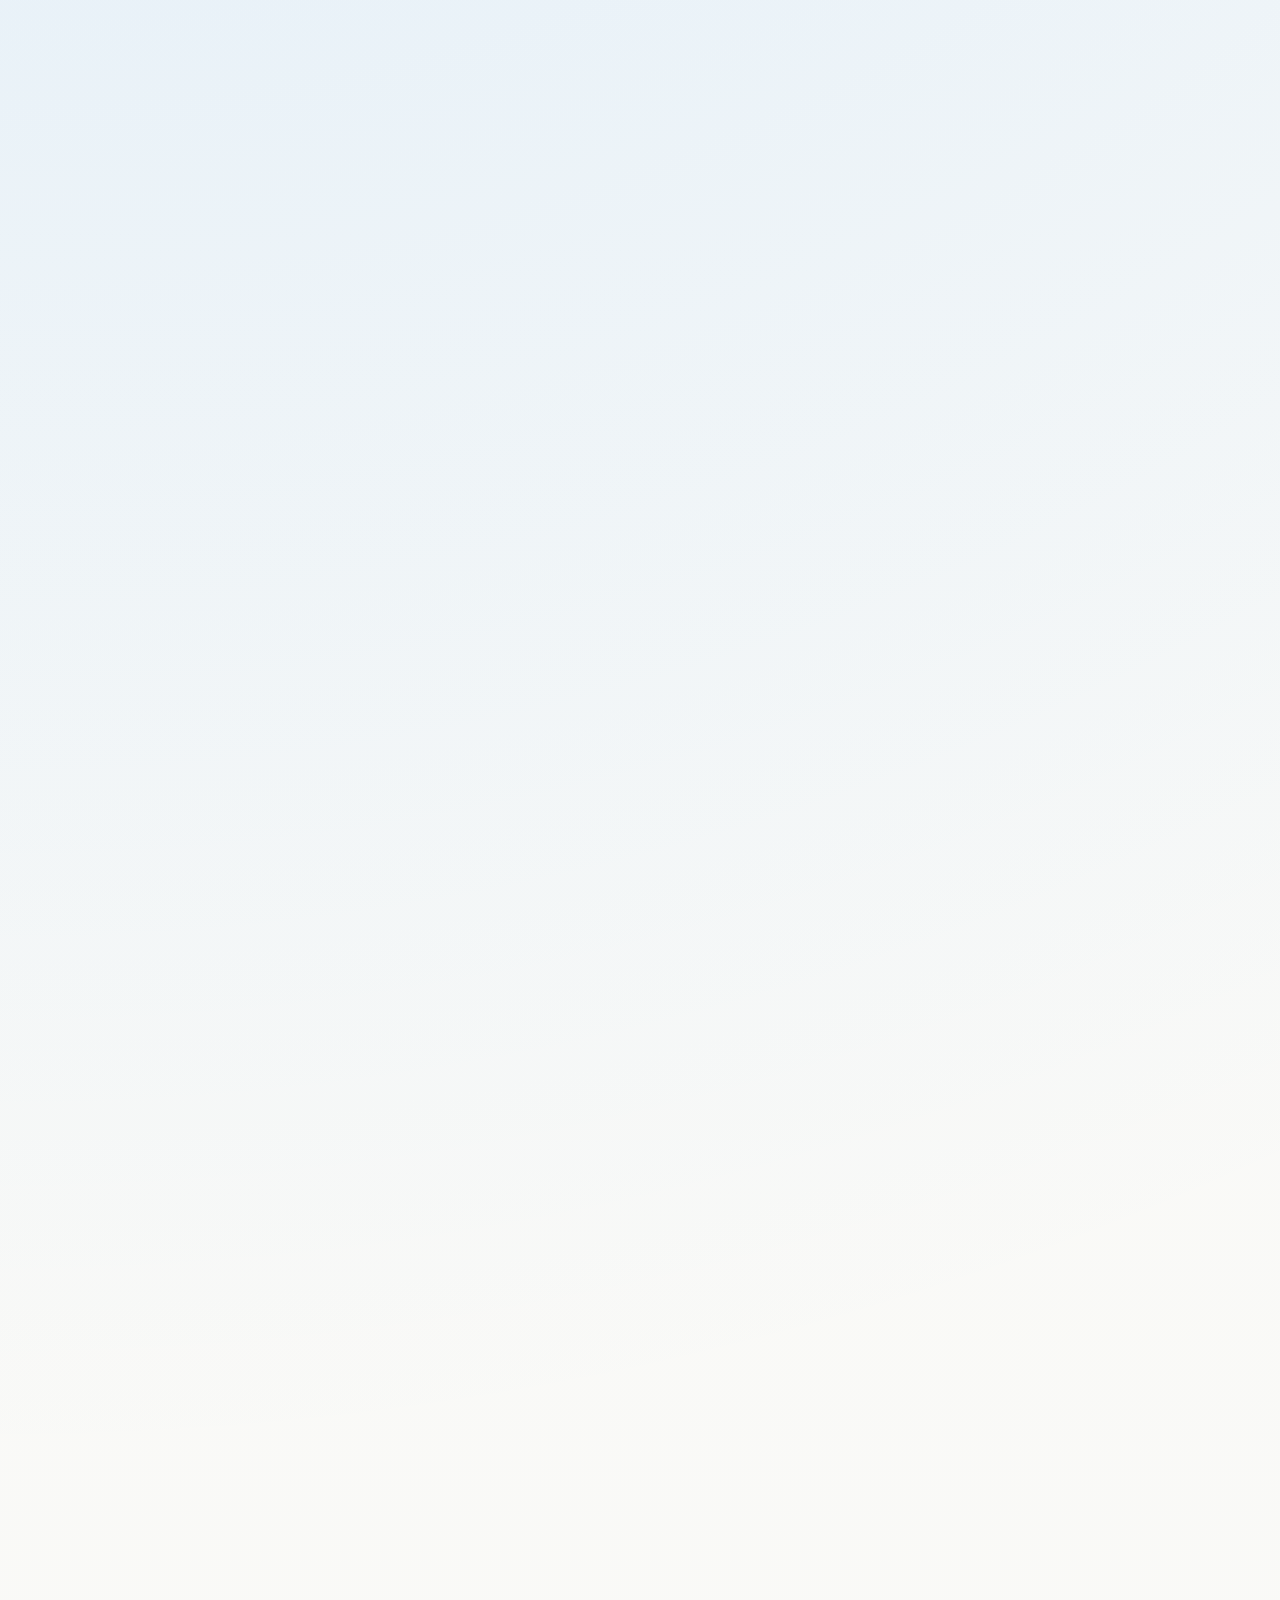
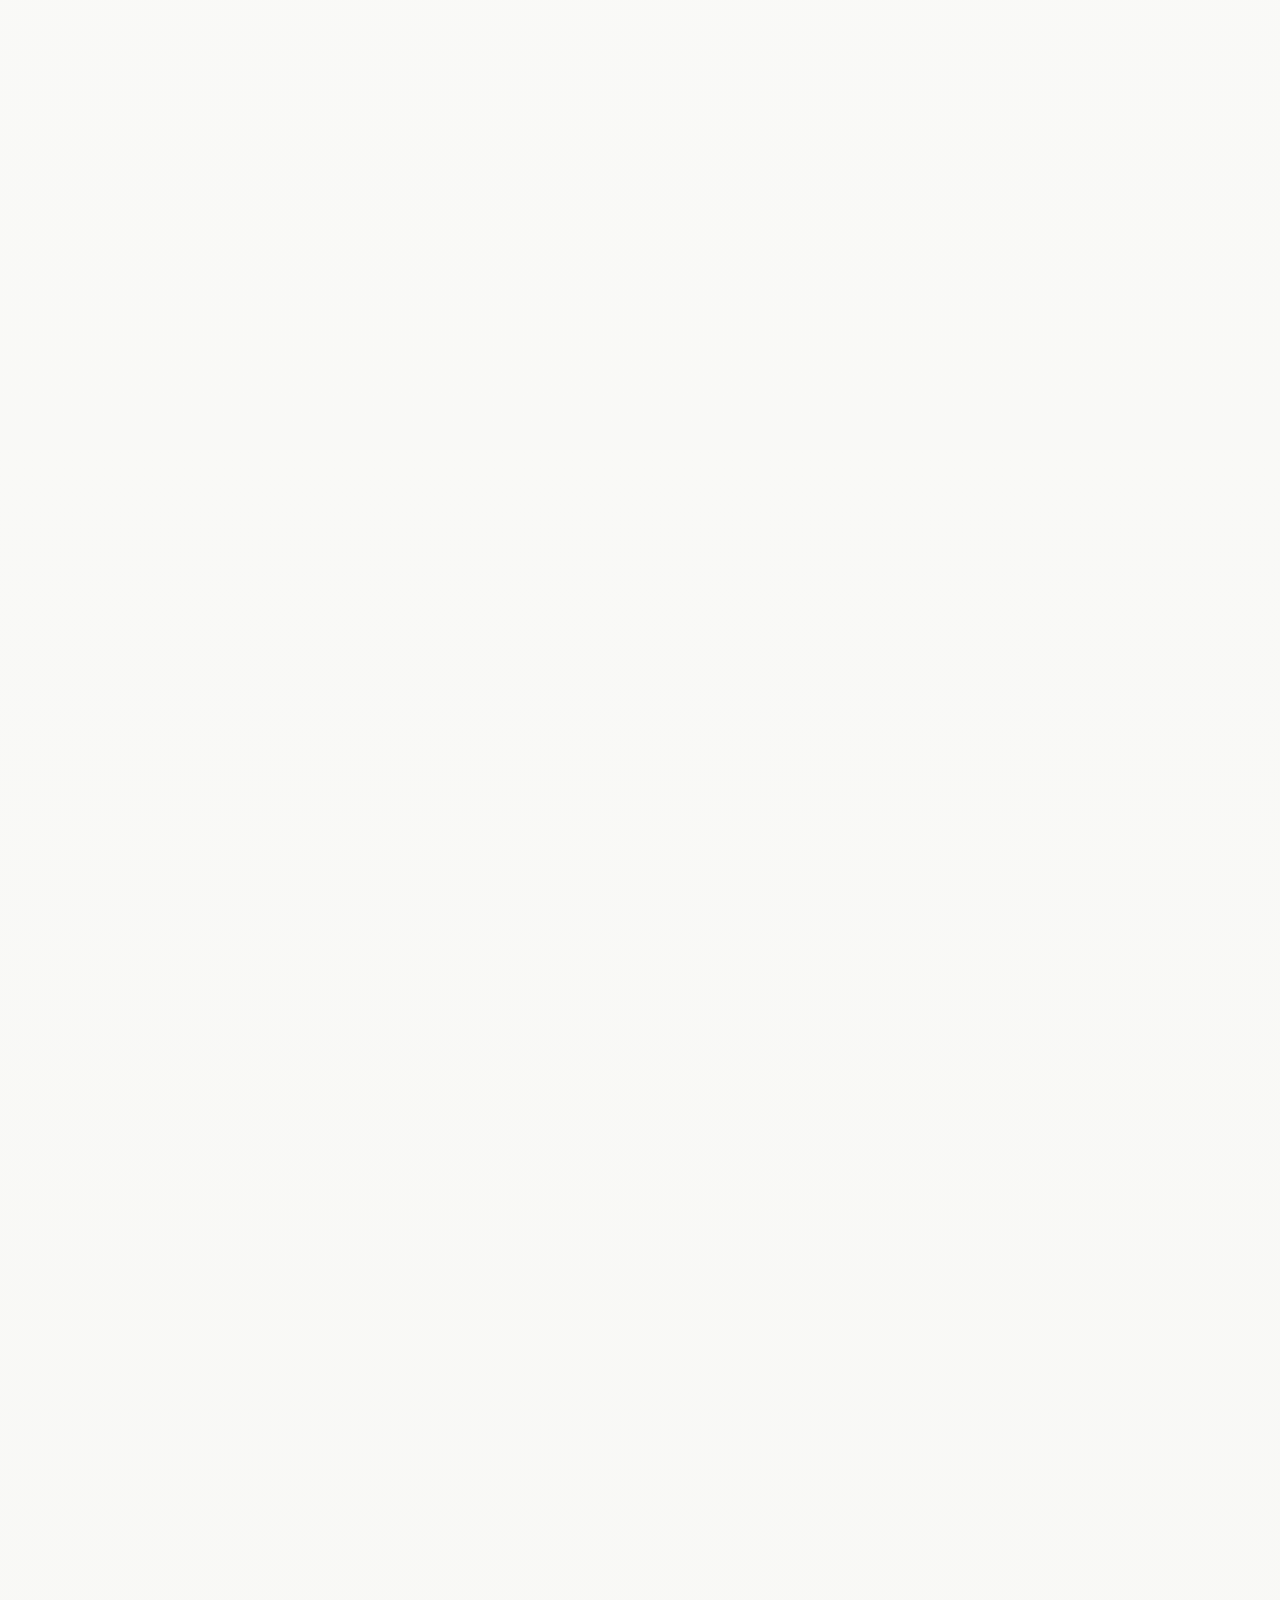
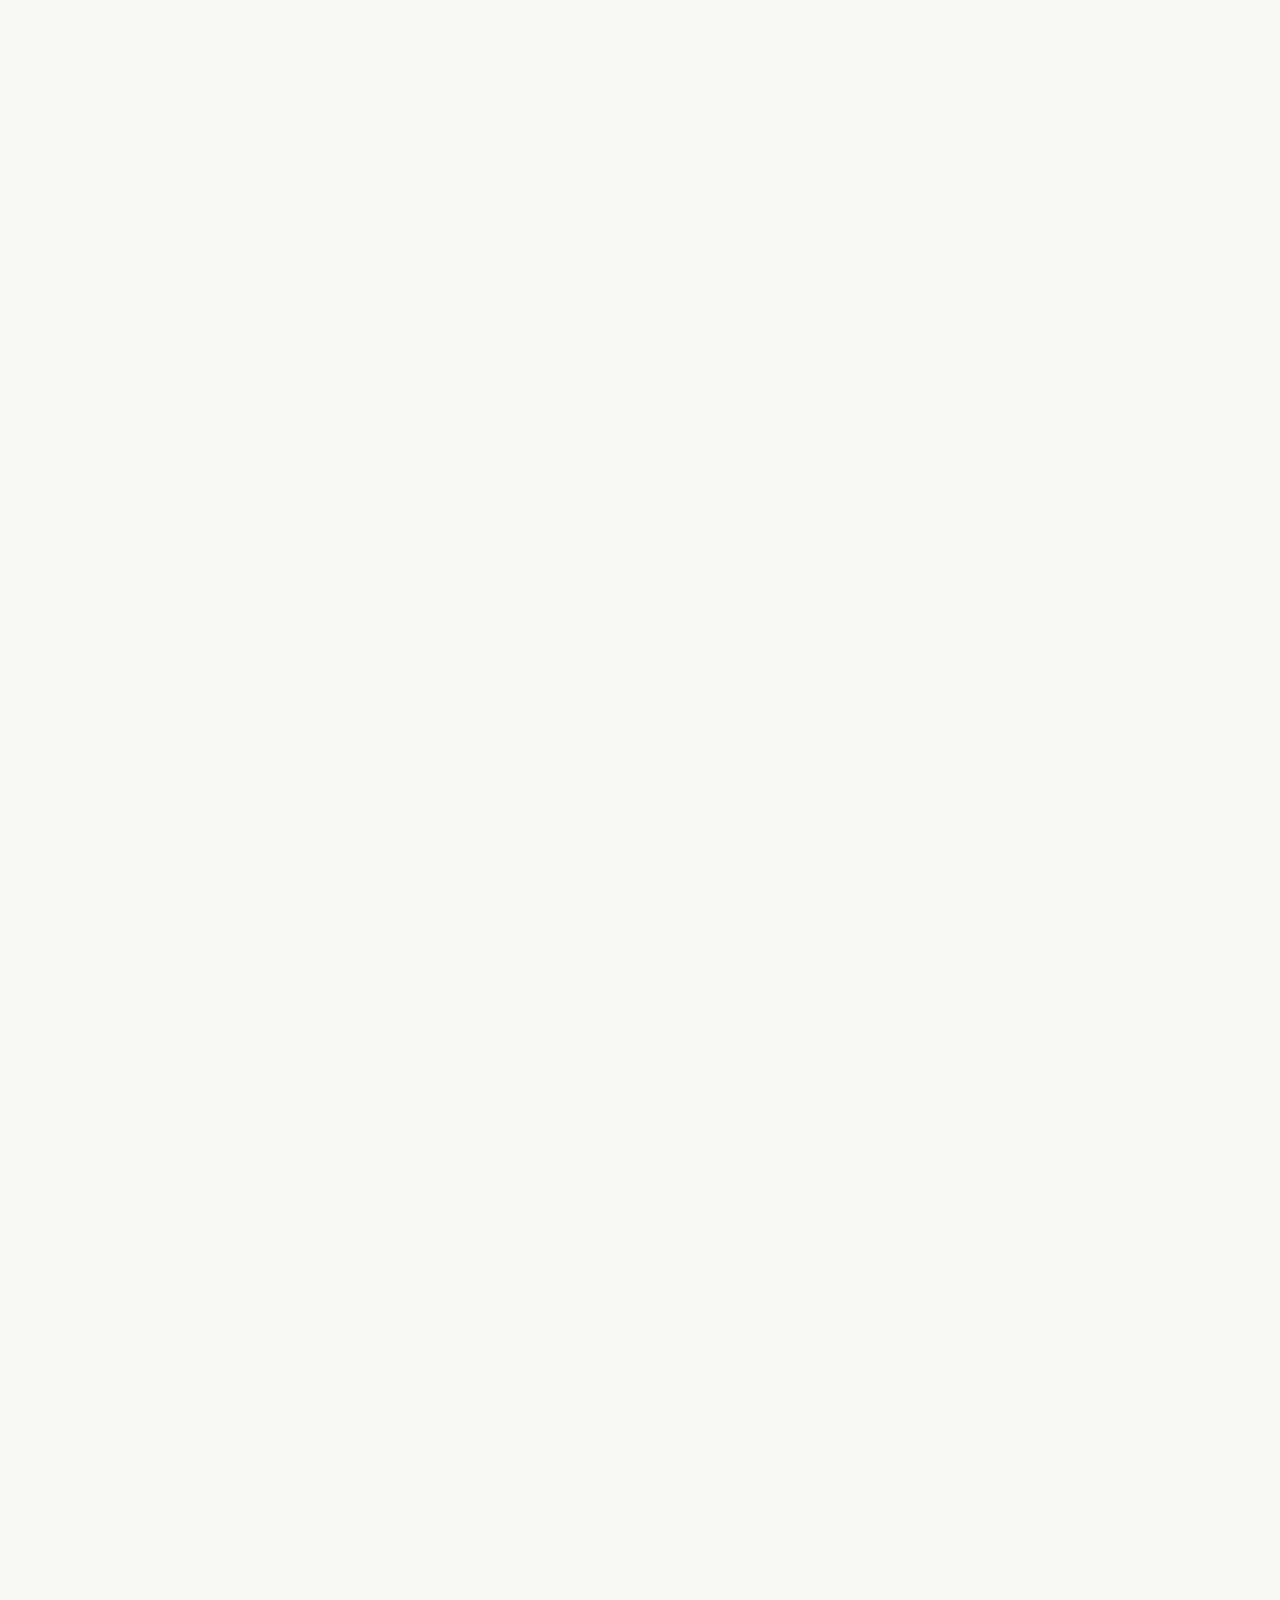
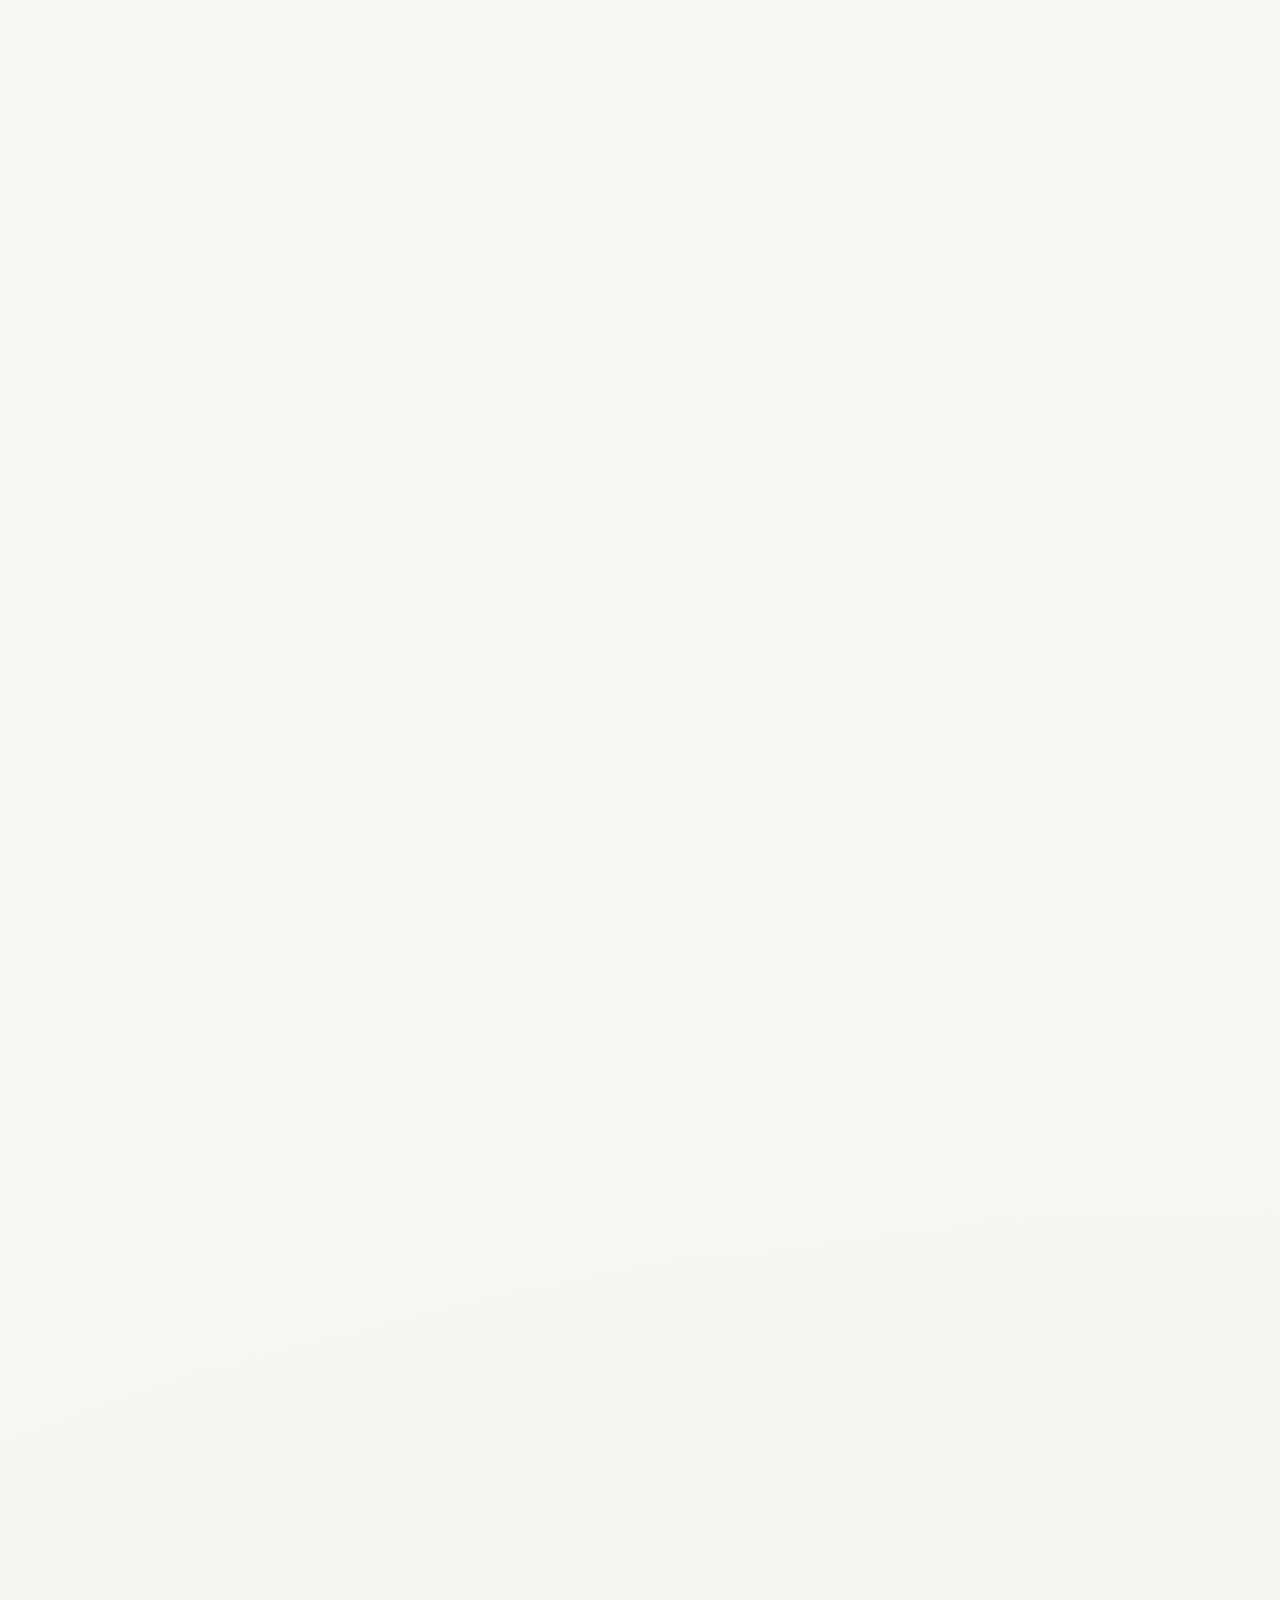
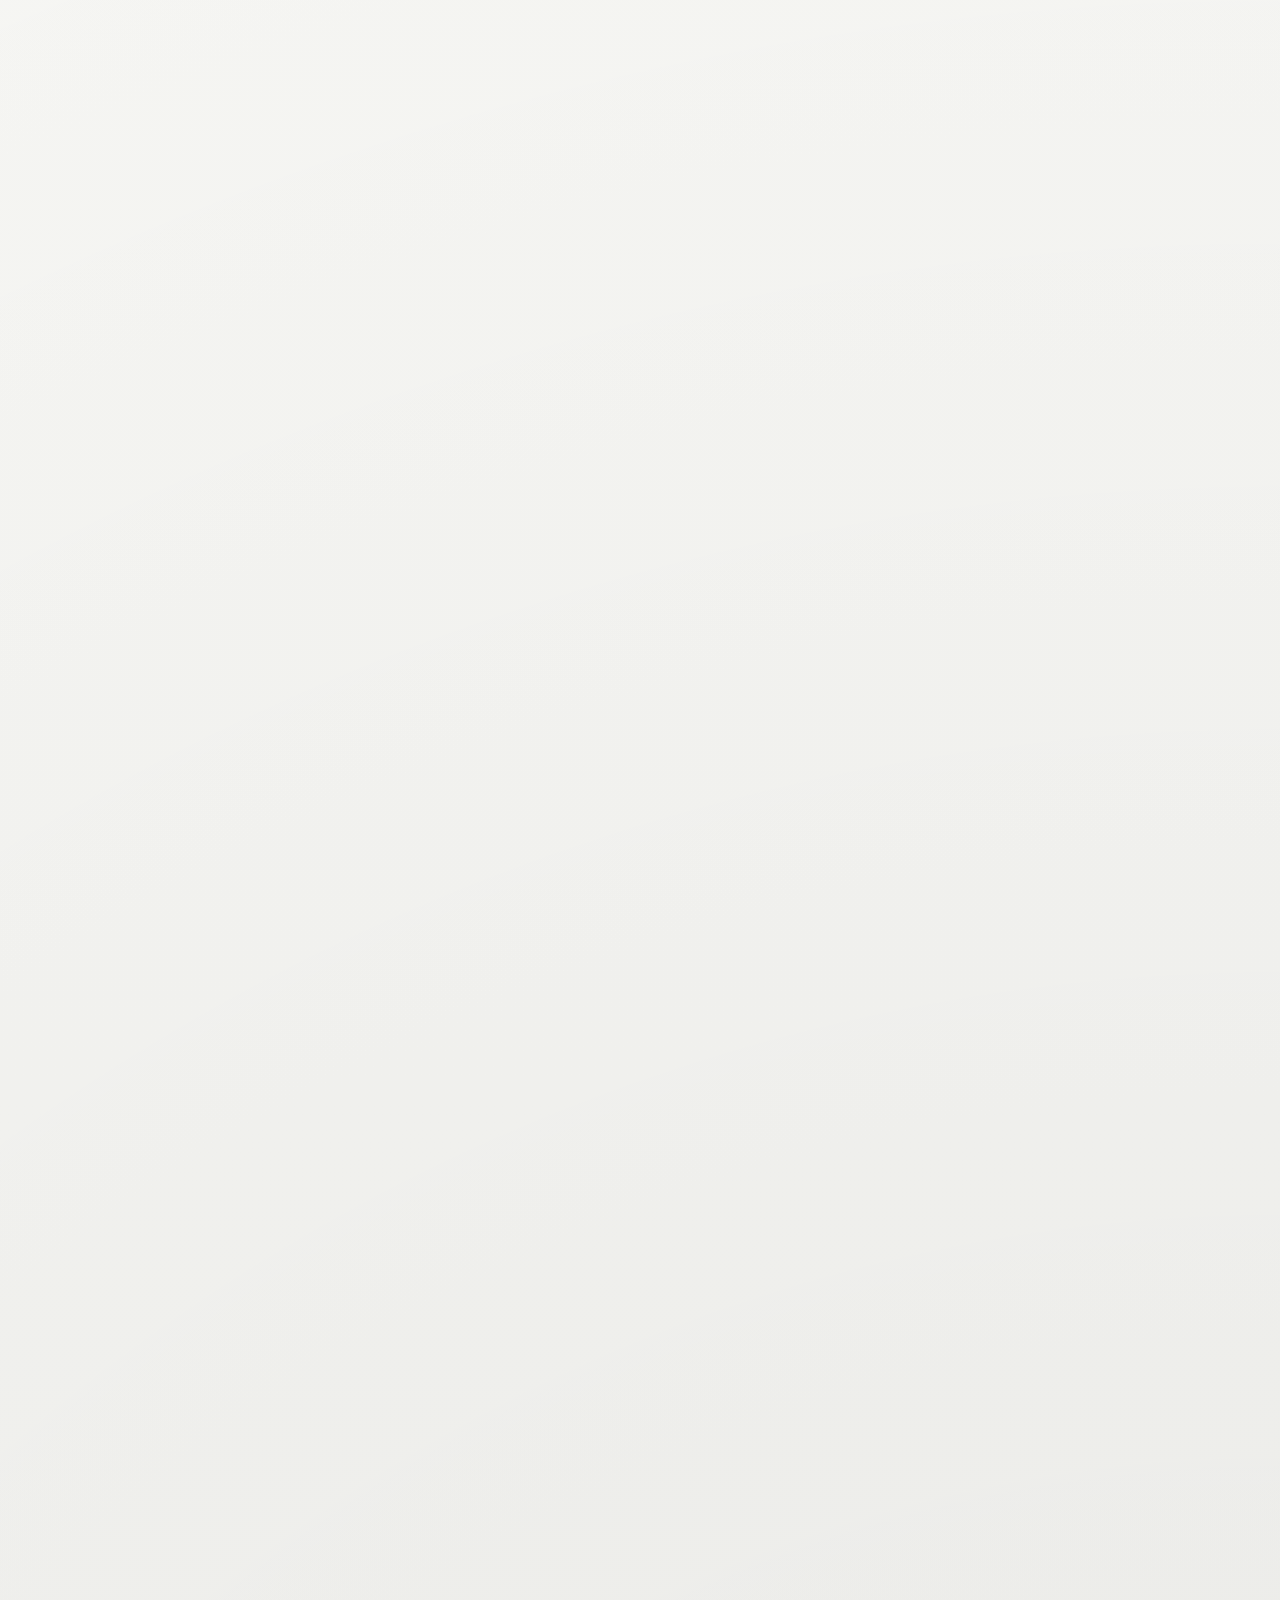
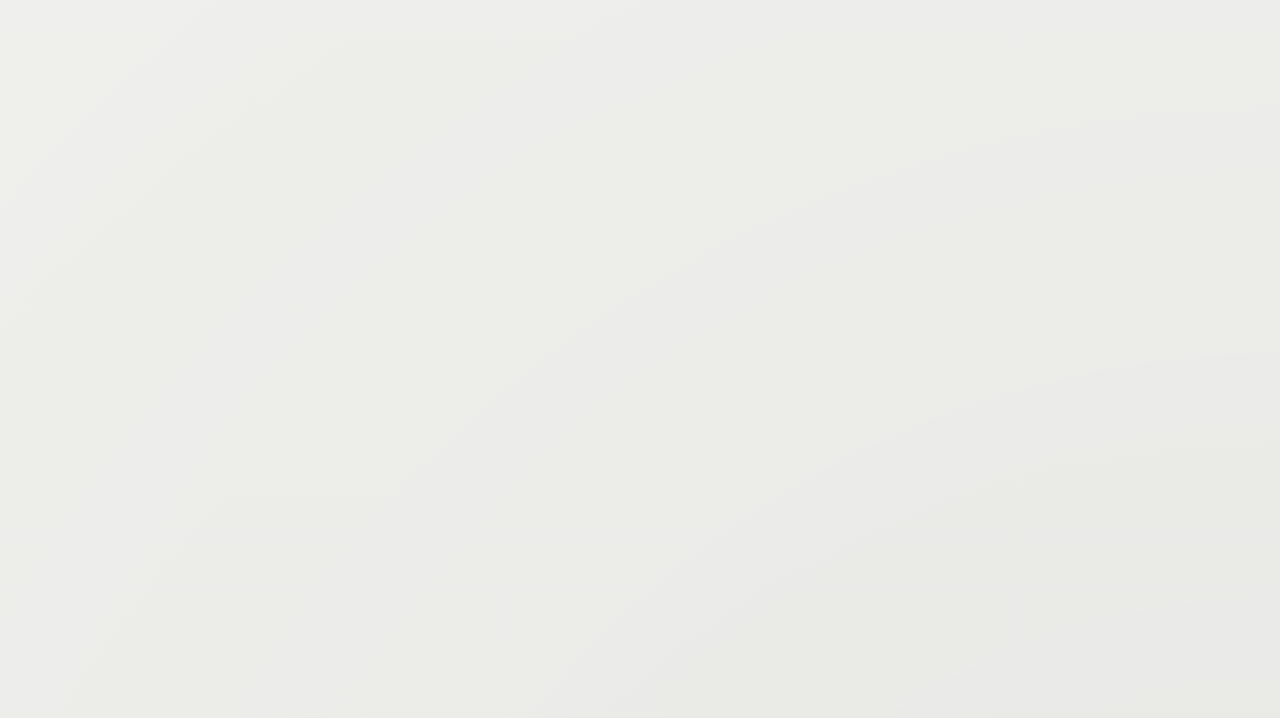
==== commit 16c124c0: "Refactor profile section: remove visual elements, add profile picture, and enhance layout; update ex" ====
--- a/index.html
+++ b/index.html
@@ -6,6 +6,7 @@
     <meta name="description" content="Minimalist portfolio focused on cloud engineering, backend work, and selected GitHub projects." />
     <meta name="theme-color" content="#f5f5f2" />
     <title>Berk Ünsal | Portfolio</title>
+    <link rel="preload" as="image" href="assets/pfp.png" />
     <link rel="preload" as="image" href="assets/opscommand.png" />
     <link rel="icon" href="assets/website-icon.png" />
     <link rel="preconnect" href="https://fonts.googleapis.com" />
@@ -90,6 +91,11 @@
             <a class="button button-secondary" id="hero-contact" href="#contact">Contact</a>
           </div>
         </div>
+        <div class="profile-picture-section" aria-label="Profile picture">
+          <div class="profile-picture-frame">
+            <img src="assets/pfp.png" alt="Berk Ünsal" width="768" height="1364" decoding="async" fetchpriority="high" />
+          </div>
+        </div>
       </section>
 
       <section class="section about reveal" id="about">
@@ -236,4 +242,4 @@
 
     <script src="app.js" defer></script>
   </body>
-</html>+</html>
--- a/styles.css
+++ b/styles.css
@@ -103,6 +103,7 @@
   outline-offset: 3px;
 }
 
+.skills-carousel-item:focus-visible,
 .certificate-card:focus-visible,
 .pdf-modal-close:focus-visible,
 .pdf-modal-link:focus-visible {
@@ -456,9 +457,11 @@
   width: min(calc(100% - 32px), var(--max-width));
   margin: 0 auto;
   padding: 56px 0 88px;
+  counter-reset: section;
 }
 
 .section:not(#hero) {
+  counter-increment: section;
   content-visibility: auto;
   contain-intrinsic-size: 780px;
 }
@@ -467,130 +470,95 @@
   padding: 64px 0;
 }
 
+.section:not(#hero)::before {
+  content: "";
+  position: absolute;
+  top: 0;
+  left: 50%;
+  width: min(100%, 720px);
+  height: 1px;
+  pointer-events: none;
+  background: linear-gradient(90deg, transparent, rgba(17, 17, 17, 0.16) 50%, transparent);
+  transform: translateX(-50%);
+}
+
+.section:not(#hero)::after {
+  content: counter(section, decimal-leading-zero);
+  position: absolute;
+  top: 34px;
+  right: 0;
+  z-index: 0;
+  pointer-events: none;
+  color: var(--text);
+  font-family: "Instrument Serif", Georgia, serif;
+  font-size: clamp(4.4rem, 11vw, 8.2rem);
+  line-height: 0.8;
+  opacity: 0.055;
+}
+
+.section:not(#hero) > * {
+  position: relative;
+  z-index: 1;
+}
+
+:root[data-theme="dark"] .section:not(#hero)::before {
+  background: linear-gradient(90deg, transparent, rgba(245, 246, 248, 0.18) 50%, transparent);
+}
+
+:root[data-theme="dark"] .section:not(#hero)::after {
+  opacity: 0.065;
+}
+
 .hero {
   display: grid;
-  grid-template-columns: minmax(0, 1fr);
-  gap: 28px;
+  grid-template-columns: minmax(0, 1fr) minmax(260px, 0.42fr);
+  gap: 42px;
   align-items: center;
   padding-top: 48px;
 }
 
-.hero-visual {
-  border-radius: var(--radius-lg);
-  padding: 20px;
+.profile-picture-section {
+  display: flex;
+  justify-content: center;
+}
+
+.profile-picture-frame {
+  width: clamp(220px, 28vw, 340px);
+  aspect-ratio: 1;
+  border-radius: 50%;
+  padding: clamp(8px, 1.2vw, 12px);
   position: relative;
   overflow: hidden;
-  min-height: 280px;
   background:
-    linear-gradient(145deg, rgba(255, 255, 255, 0.8), rgba(244, 249, 255, 0.66) 46%, rgba(255, 255, 255, 0.5)),
-    radial-gradient(circle at 0% 110%, rgba(10, 132, 255, 0.18), transparent 56%);
-  box-shadow: 0 26px 66px rgba(13, 29, 48, 0.18);
-}
-
-:root[data-theme="dark"] .hero-visual {
+    linear-gradient(150deg, rgba(255, 255, 255, 0.92), rgba(244, 249, 255, 0.72)),
+    radial-gradient(circle at 24% 12%, rgba(10, 132, 255, 0.22), transparent 48%);
+  border: 1px solid rgba(255, 255, 255, 0.76);
+  box-shadow: 0 30px 72px rgba(13, 29, 48, 0.16), inset 0 1px 0 rgba(255, 255, 255, 0.76);
+}
+
+:root[data-theme="dark"] .profile-picture-frame {
   background:
-    linear-gradient(145deg, rgba(20, 23, 28, 0.92), rgba(16, 18, 23, 0.7) 46%, rgba(12, 14, 18, 0.6)),
-    radial-gradient(circle at 0% 110%, rgba(108, 182, 255, 0.18), transparent 56%);
-  box-shadow: 0 26px 66px rgba(0, 0, 0, 0.4);
-}
-
-.hero-visual::after {
+    linear-gradient(150deg, rgba(28, 32, 38, 0.92), rgba(15, 18, 23, 0.72)),
+    radial-gradient(circle at 24% 12%, rgba(108, 182, 255, 0.22), transparent 48%);
+  border-color: rgba(255, 255, 255, 0.16);
+  box-shadow: 0 30px 72px rgba(0, 0, 0, 0.42), inset 0 1px 0 rgba(255, 255, 255, 0.1);
+}
+
+.profile-picture-frame::after {
   content: "";
   position: absolute;
-  inset: 0;
-  background: linear-gradient(120deg, rgba(255, 255, 255, 0.45), transparent 45%);
+  inset: 8px;
+  border-radius: inherit;
+  border: 1px solid rgba(255, 255, 255, 0.55);
   pointer-events: none;
 }
 
-.hero-visual-header {
-  display: flex;
-  gap: 7px;
-}
-
-.hero-visual-header span {
-  width: 9px;
-  height: 9px;
-  border-radius: 999px;
-  background: rgba(17, 17, 17, 0.22);
-}
-
-:root[data-theme="dark"] .hero-visual-header span {
-  background: rgba(255, 255, 255, 0.25);
-}
-
-.hero-visual-title {
-  margin: 14px 0 12px;
-  letter-spacing: 0.08em;
-  font-size: 0.78rem;
-  text-transform: uppercase;
-  color: var(--muted);
-}
-
-.hero-visual-grid {
-  display: grid;
-  grid-template-columns: 1fr 1fr;
-  gap: 10px;
-  margin-bottom: 16px;
-}
-
-.hero-visual-grid p {
-  margin: 0;
-  border-radius: 12px;
-  padding: 9px 10px;
-  font-size: 0.82rem;
-  background: rgba(255, 255, 255, 0.6);
-  border: 1px solid rgba(255, 255, 255, 0.72);
-  color: var(--muted);
-}
-
-:root[data-theme="dark"] .hero-visual-grid p {
-  background: rgba(255, 255, 255, 0.05);
-  border-color: rgba(255, 255, 255, 0.12);
-}
-
-.hero-visual-grid strong {
-  color: var(--text);
-  font-weight: 500;
-}
-
-.hero-visual-lines {
-  display: grid;
-  gap: 8px;
-}
-
-.hero-visual-lines span {
-  display: block;
-  height: 8px;
-  border-radius: 999px;
-  background: linear-gradient(90deg, rgba(10, 132, 255, 0.18), rgba(17, 17, 17, 0.06));
-  transform-origin: left;
-  animation: pulse-line 3.6s ease-in-out infinite;
-}
-
-:root[data-theme="dark"] .hero-visual-lines span {
-  background: linear-gradient(90deg, rgba(108, 182, 255, 0.35), rgba(255, 255, 255, 0.12));
-}
-
-.hero-visual-lines .line-two {
-  width: 86%;
-  animation-delay: 240ms;
-}
-
-.hero-visual-lines .line-three {
-  width: 72%;
-  animation-delay: 480ms;
-}
-
-@keyframes pulse-line {
-  0%,
-  100% {
-    opacity: 0.55;
-    transform: scaleX(0.96);
-  }
-  50% {
-    opacity: 1;
-    transform: scaleX(1);
-  }
+.profile-picture-frame img {
+  width: 100%;
+  height: 100%;
+  border-radius: inherit;
+  object-fit: cover;
+  object-position: center 35%;
 }
 
 .hero-copy h1,
@@ -611,9 +579,11 @@
 .eyebrow {
   margin: 0 0 16px;
   text-transform: uppercase;
-  letter-spacing: 0.16em;
-  font-size: 0.76rem;
+  letter-spacing: 0.18em;
+  font-size: 0.7rem;
+  font-weight: 500;
   color: var(--muted);
+  opacity: 0.78;
 }
 
 .lede,
@@ -740,7 +710,7 @@
 .skills-carousel-track {
   display: flex;
   gap: 24px;
-  padding: 28px 24px;
+  padding: 28px 24px 88px;
   will-change: transform;
   user-select: none;
 }
@@ -750,8 +720,11 @@
   flex-direction: column;
   align-items: center;
   gap: 12px;
-  min-width: 100px;
+  min-width: 112px;
   flex-shrink: 0;
+  position: relative;
+  border-radius: 18px;
+  cursor: pointer;
 }
 
 .skills-carousel-icon {
@@ -778,13 +751,17 @@
   filter: opacity(0.9);
 }
 
-.skills-carousel-item:hover .skills-carousel-icon {
+.skills-carousel-item:hover .skills-carousel-icon,
+.skills-carousel-item:focus-visible .skills-carousel-icon,
+.skills-carousel-item.is-popover-open .skills-carousel-icon {
   transform: translateY(-2px) scale(1.08);
   background: rgba(255, 255, 255, 0.68);
   box-shadow: 0 8px 20px rgba(0, 0, 0, 0.1);
 }
 
-:root[data-theme="dark"] .skills-carousel-item:hover .skills-carousel-icon {
+:root[data-theme="dark"] .skills-carousel-item:hover .skills-carousel-icon,
+:root[data-theme="dark"] .skills-carousel-item:focus-visible .skills-carousel-icon,
+:root[data-theme="dark"] .skills-carousel-item.is-popover-open .skills-carousel-icon {
   background: rgba(255, 255, 255, 0.12);
   box-shadow: 0 8px 20px rgba(0, 0, 0, 0.4);
 }
@@ -797,6 +774,102 @@
   text-align: center;
   white-space: nowrap;
   text-transform: capitalize;
+}
+
+.skills-carousel-popover {
+  position: absolute;
+  top: calc(100% + 10px);
+  left: 50%;
+  z-index: 4;
+  display: grid;
+  gap: 3px;
+  width: max-content;
+  min-width: 132px;
+  max-width: 164px;
+  padding: 10px 12px;
+  color: var(--text);
+  text-align: center;
+  pointer-events: none;
+  background: rgba(255, 255, 255, 0.9);
+  border: 1px solid rgba(255, 255, 255, 0.72);
+  border-radius: 12px;
+  box-shadow: 0 16px 34px rgba(0, 0, 0, 0.12);
+  opacity: 0;
+  transform: translate(-50%, -4px) scale(0.96);
+  transition: opacity 160ms ease, transform 160ms ease;
+}
+
+.skills-carousel-item.is-popover-align-left .skills-carousel-popover {
+  left: 0;
+  transform: translate(0, -4px) scale(0.96);
+}
+
+.skills-carousel-item.is-popover-align-right .skills-carousel-popover {
+  right: 0;
+  left: auto;
+  transform: translate(0, -4px) scale(0.96);
+}
+
+.skills-carousel-popover::before {
+  content: "";
+  position: absolute;
+  top: -5px;
+  left: 50%;
+  width: 9px;
+  height: 9px;
+  background: inherit;
+  border-top: 1px solid rgba(255, 255, 255, 0.72);
+  border-left: 1px solid rgba(255, 255, 255, 0.72);
+  transform: translateX(-50%) rotate(45deg);
+}
+
+.skills-carousel-item.is-popover-align-left .skills-carousel-popover::before {
+  left: 32px;
+}
+
+.skills-carousel-item.is-popover-align-right .skills-carousel-popover::before {
+  right: 32px;
+  left: auto;
+}
+
+.skills-carousel-popover-title {
+  overflow-wrap: anywhere;
+  font-size: 0.84rem;
+  font-weight: 700;
+  line-height: 1.1;
+}
+
+.skills-carousel-popover-meta {
+  overflow-wrap: anywhere;
+  font-size: 0.72rem;
+  line-height: 1.25;
+  color: var(--muted);
+}
+
+.skills-carousel-item:hover .skills-carousel-popover,
+.skills-carousel-item:focus-visible .skills-carousel-popover,
+.skills-carousel-item.is-popover-open .skills-carousel-popover {
+  opacity: 1;
+  transform: translate(-50%, 0) scale(1);
+}
+
+.skills-carousel-item.is-popover-align-left:hover .skills-carousel-popover,
+.skills-carousel-item.is-popover-align-left:focus-visible .skills-carousel-popover,
+.skills-carousel-item.is-popover-align-left.is-popover-open .skills-carousel-popover,
+.skills-carousel-item.is-popover-align-right:hover .skills-carousel-popover,
+.skills-carousel-item.is-popover-align-right:focus-visible .skills-carousel-popover,
+.skills-carousel-item.is-popover-align-right.is-popover-open .skills-carousel-popover {
+  transform: translate(0, 0) scale(1);
+}
+
+:root[data-theme="dark"] .skills-carousel-popover {
+  background: rgba(24, 28, 34, 0.94);
+  border-color: rgba(255, 255, 255, 0.16);
+  box-shadow: 0 16px 34px rgba(0, 0, 0, 0.42);
+}
+
+:root[data-theme="dark"] .skills-carousel-popover::before {
+  border-color: rgba(255, 255, 255, 0.16);
 }
 
 .about-card,
@@ -875,6 +948,46 @@
 .experience-title {
   margin: 0;
   font-size: 1.24rem;
+}
+
+.experience-metrics {
+  display: grid;
+  grid-template-columns: repeat(auto-fit, minmax(150px, 1fr));
+  gap: 0;
+  padding: 12px 0 14px;
+  border-top: 1px solid var(--line);
+  border-bottom: 1px solid var(--line);
+}
+
+.experience-metric {
+  display: grid;
+  gap: 4px;
+  min-width: 0;
+  padding: 0 18px;
+}
+
+.experience-metric:first-child {
+  padding-left: 0;
+}
+
+.experience-metric + .experience-metric {
+  border-left: 1px solid var(--line);
+}
+
+.experience-metric-value {
+  font-family: "Instrument Serif", Georgia, serif;
+  font-size: 3.35rem;
+  font-weight: 400;
+  line-height: 0.92;
+  color: var(--text);
+}
+
+.experience-metric-caption {
+  max-width: 16rem;
+  color: var(--muted);
+  font-size: 0.82rem;
+  font-weight: 500;
+  line-height: 1.35;
 }
 
 .experience-company,
@@ -1221,6 +1334,26 @@
   transform: translateY(-3px);
   box-shadow: 0 20px 48px rgba(0, 0, 0, 0.1);
   border-color: rgba(255, 255, 255, 0.7);
+}
+
+.certificate-card-eu {
+  border-color: rgba(0, 84, 159, 0.55);
+  box-shadow: 0 12px 32px rgba(0, 84, 159, 0.18);
+}
+
+.certificate-card-eu:hover {
+  border-color: rgba(0, 84, 159, 0.8);
+  box-shadow: 0 16px 36px rgba(0, 84, 159, 0.24);
+}
+
+:root[data-theme="dark"] .certificate-card-eu {
+  border-color: rgba(42, 116, 196, 0.75);
+  box-shadow: 0 12px 32px rgba(42, 116, 196, 0.3);
+}
+
+:root[data-theme="dark"] .certificate-card-eu:hover {
+  border-color: rgba(80, 150, 220, 0.9);
+  box-shadow: 0 16px 36px rgba(80, 150, 220, 0.38);
 }
 
 .certificate-badge {
@@ -1586,8 +1719,8 @@
     max-width: 9ch;
   }
 
-  .hero-visual {
-    min-height: 240px;
+  .profile-picture-section {
+    justify-content: flex-start;
   }
 
   .about-grid {
@@ -1645,17 +1778,27 @@
     padding: 48px 0;
   }
 
+  .section:not(#hero)::before {
+    width: min(100%, 320px);
+  }
+
+  .section:not(#hero)::after {
+    top: 30px;
+    right: -4px;
+    font-size: 4.35rem;
+    opacity: 0.045;
+  }
+
+  :root[data-theme="dark"] .section:not(#hero)::after {
+    opacity: 0.055;
+  }
+
   .hero {
     gap: 18px;
   }
 
-  .hero-visual {
-    padding: 16px;
-    min-height: 210px;
-  }
-
-  .hero-visual-grid {
-    grid-template-columns: 1fr;
+  .profile-picture-frame {
+    width: min(72vw, 260px);
   }
 
   .hero-copy h1 {
@@ -1700,12 +1843,12 @@
   }
 
   .skills-carousel-track {
-    padding: 20px 16px;
+    padding: 20px 16px 80px;
     gap: 16px;
   }
 
   .skills-carousel-item {
-    min-width: 80px;
+    min-width: 92px;
   }
 
   .skills-carousel-icon {
@@ -1720,6 +1863,40 @@
 
   .skills-carousel-label {
     font-size: 0.7rem;
+  }
+
+  .skills-carousel-popover {
+    min-width: 124px;
+    max-width: 148px;
+    padding: 9px 10px;
+  }
+
+  .skills-carousel-popover-title {
+    font-size: 0.78rem;
+  }
+
+  .skills-carousel-popover-meta {
+    font-size: 0.68rem;
+  }
+
+  .experience-metrics {
+    grid-template-columns: 1fr;
+    gap: 12px;
+  }
+
+  .experience-metric,
+  .experience-metric:first-child {
+    padding: 0;
+  }
+
+  .experience-metric + .experience-metric {
+    padding-top: 12px;
+    border-top: 1px solid var(--line);
+    border-left: 0;
+  }
+
+  .experience-metric-value {
+    font-size: 2.9rem;
   }
 }
 
@@ -1760,7 +1937,6 @@
     animation: none;
   }
 
-  .hero-visual-lines span,
   .nav-progress-fill,
   .project-image img,
   .skills-carousel-track {
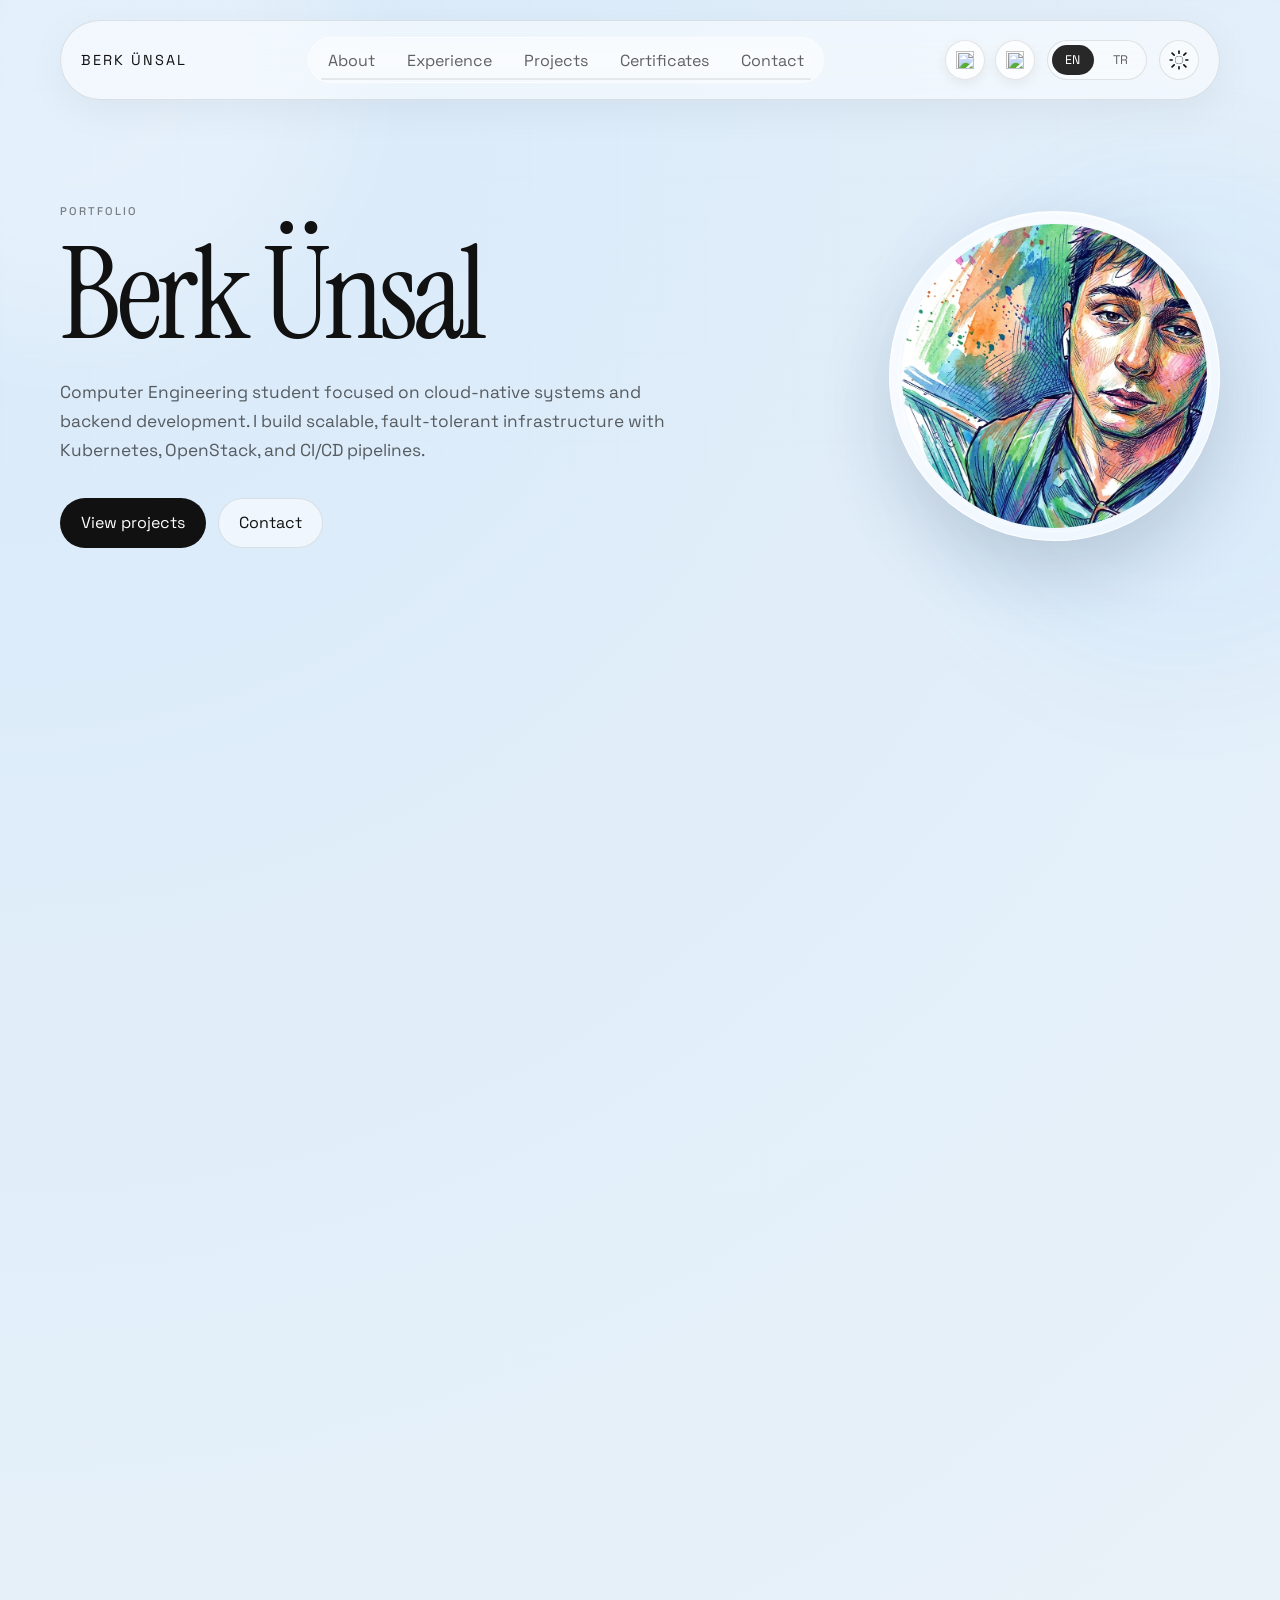
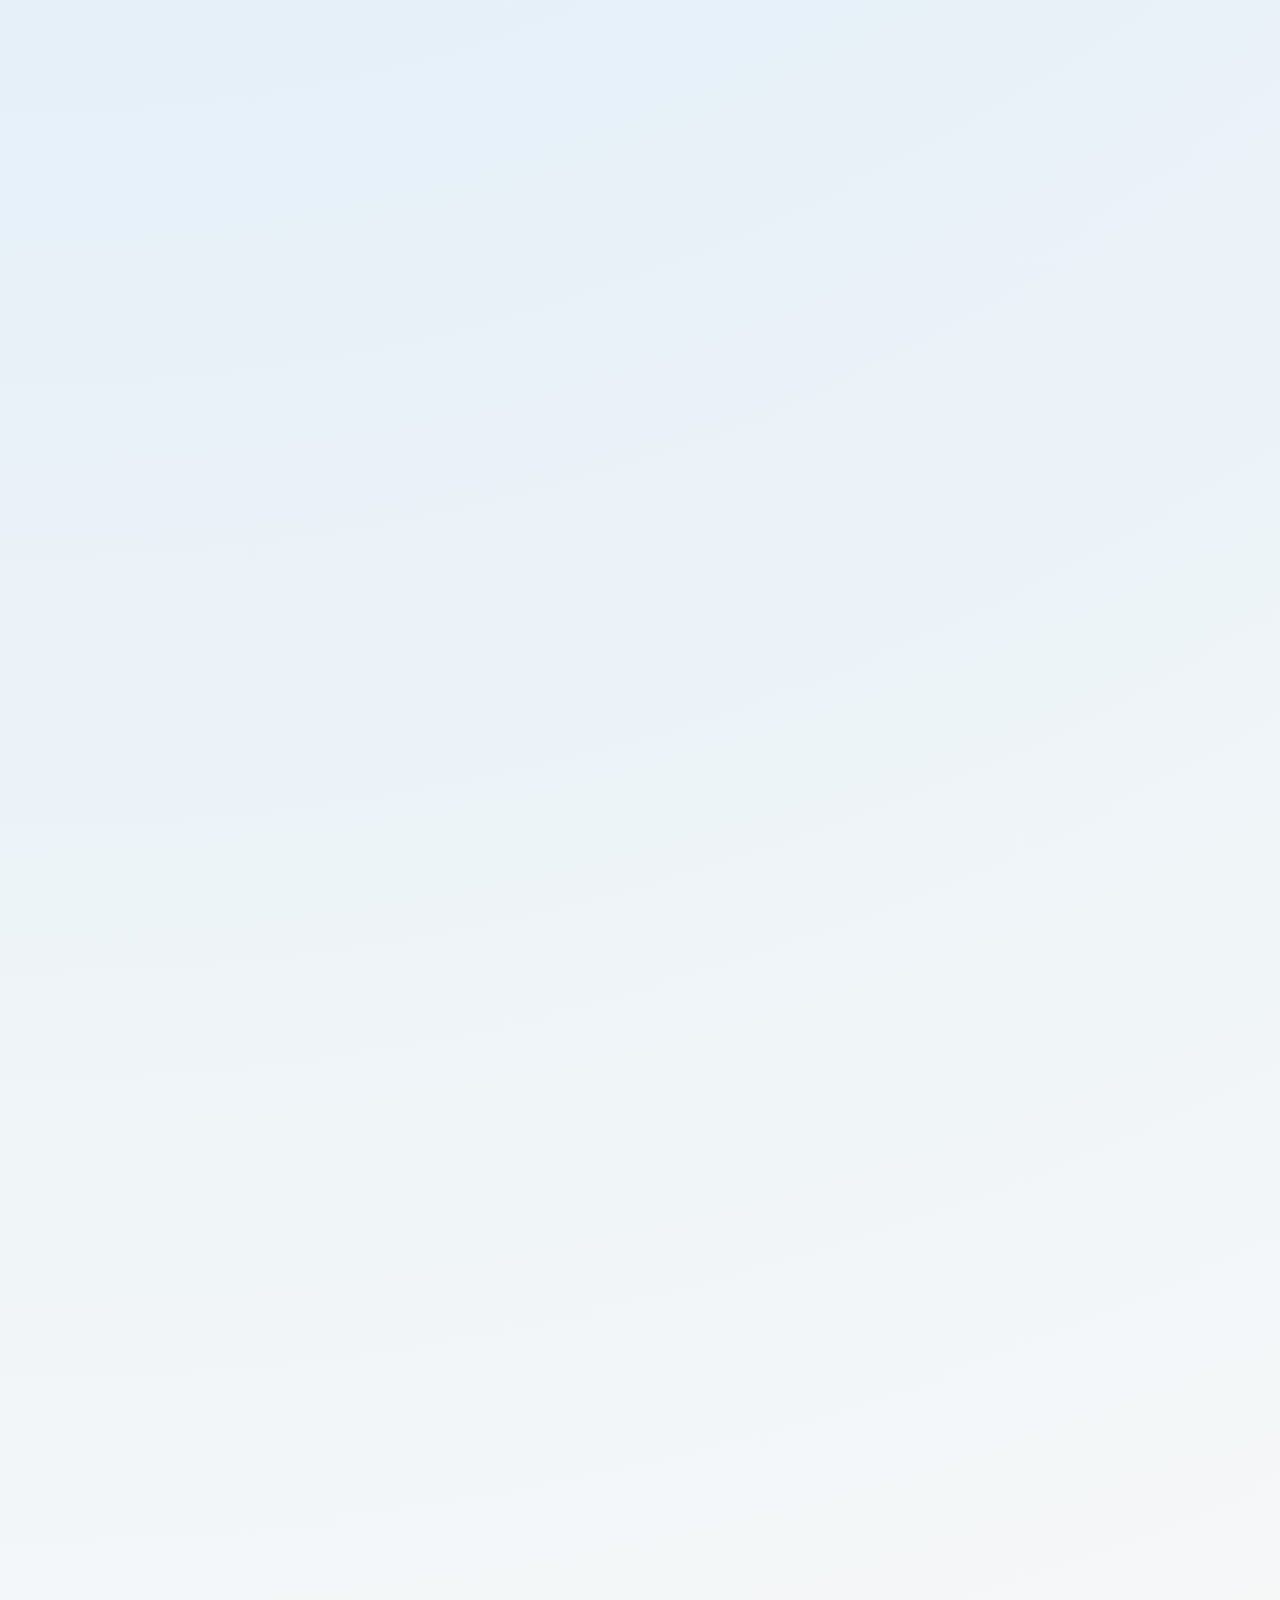
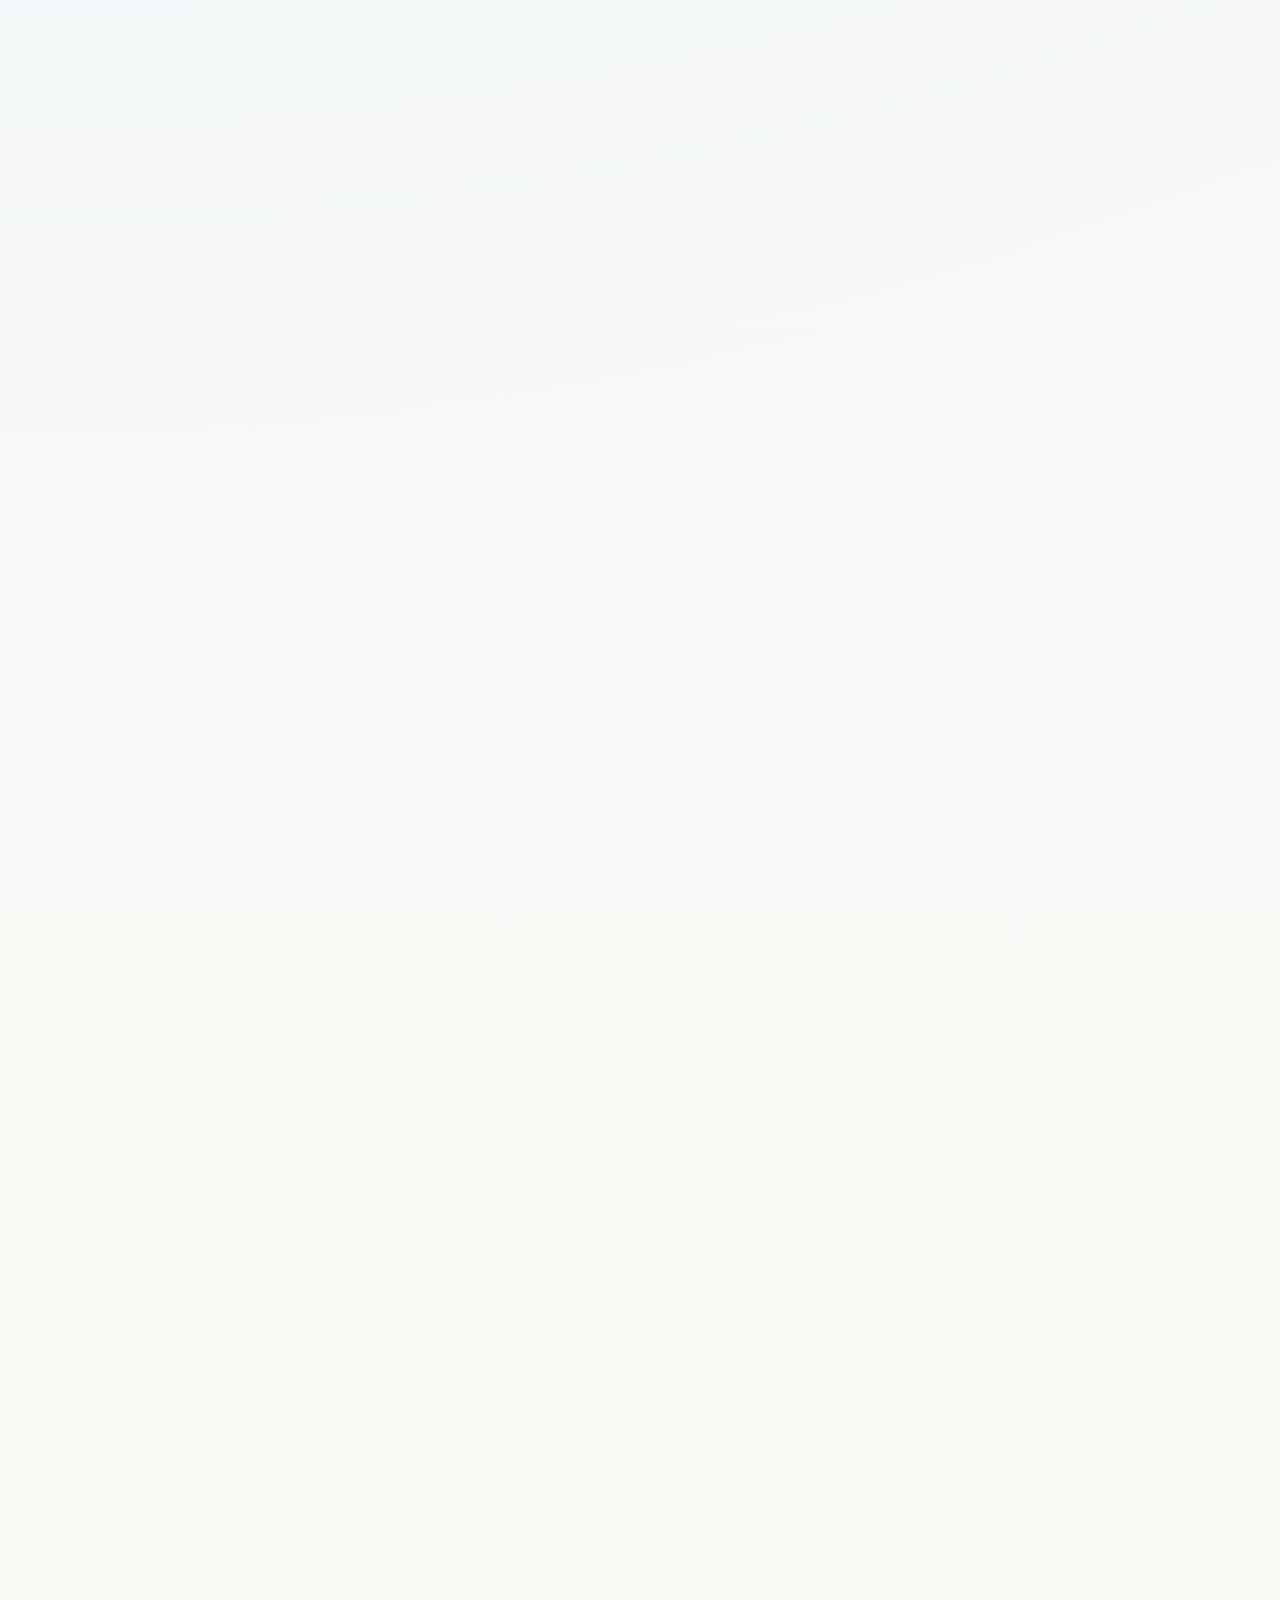
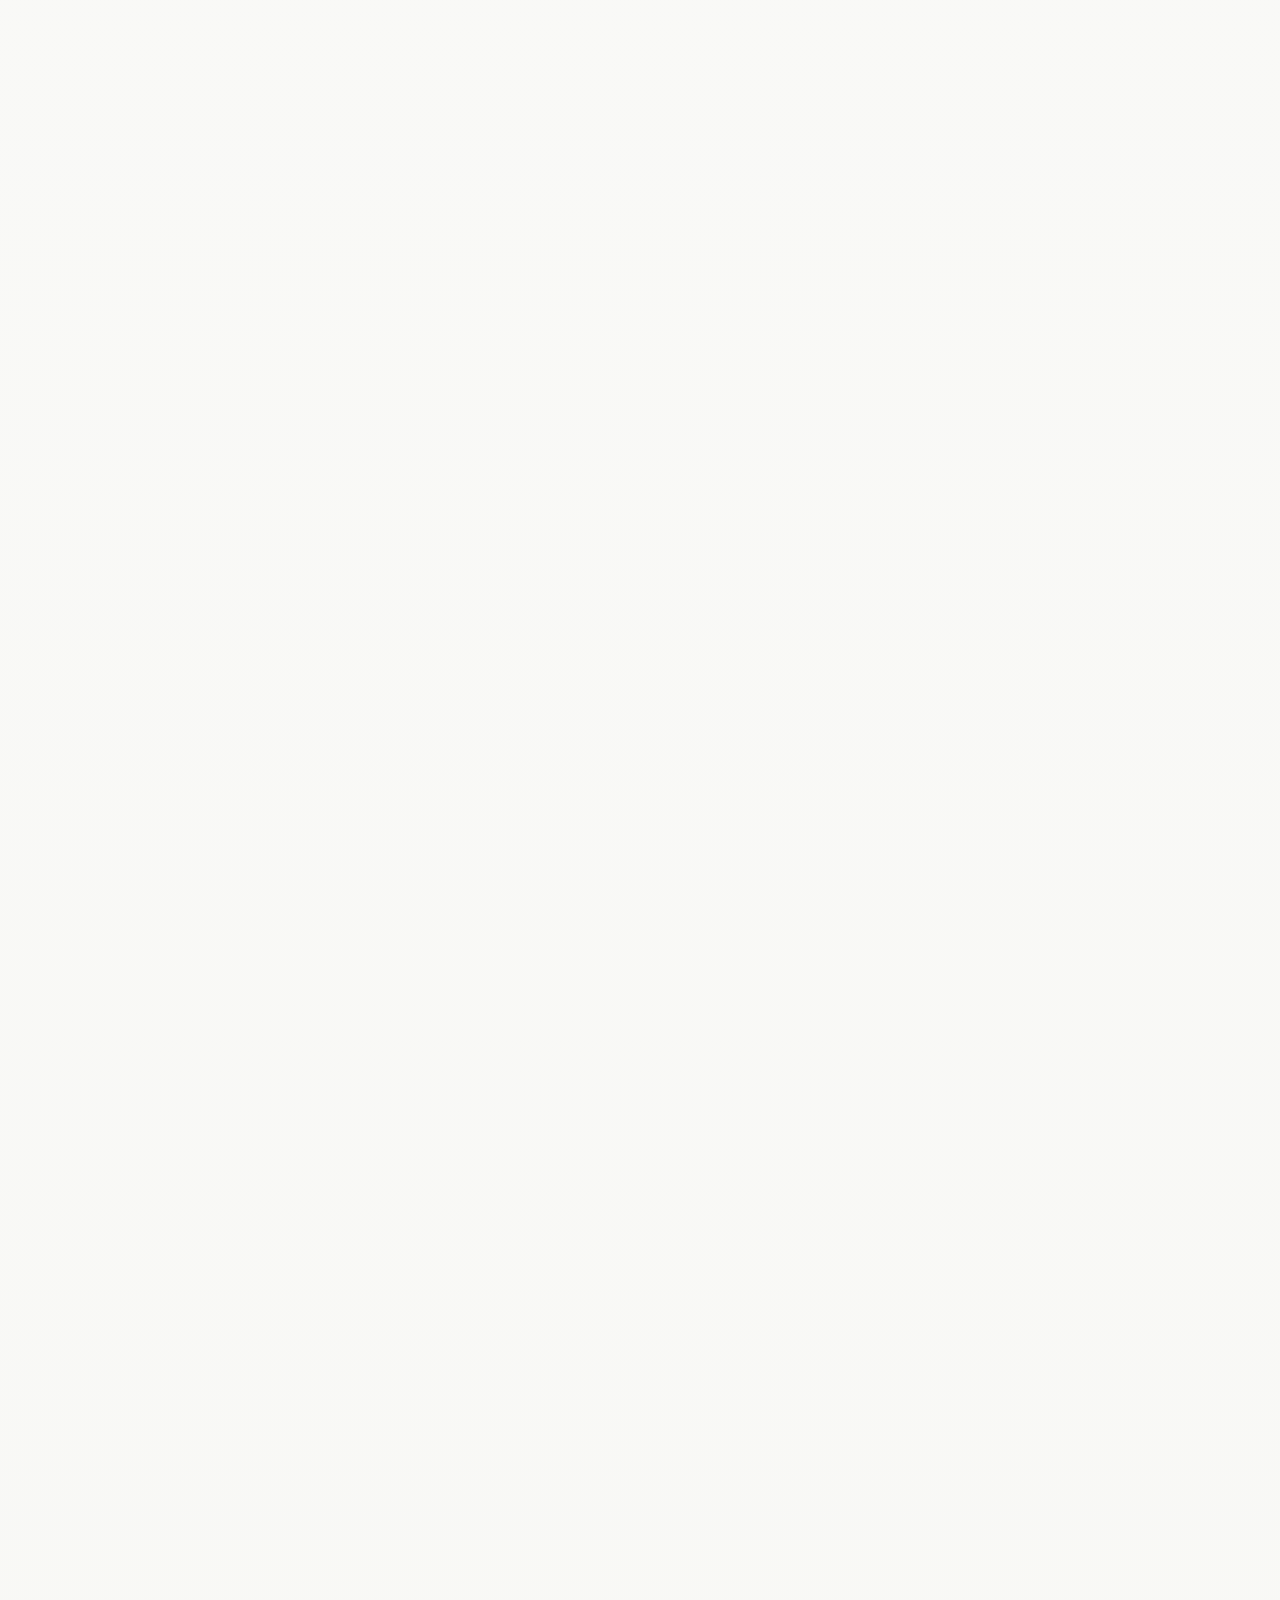
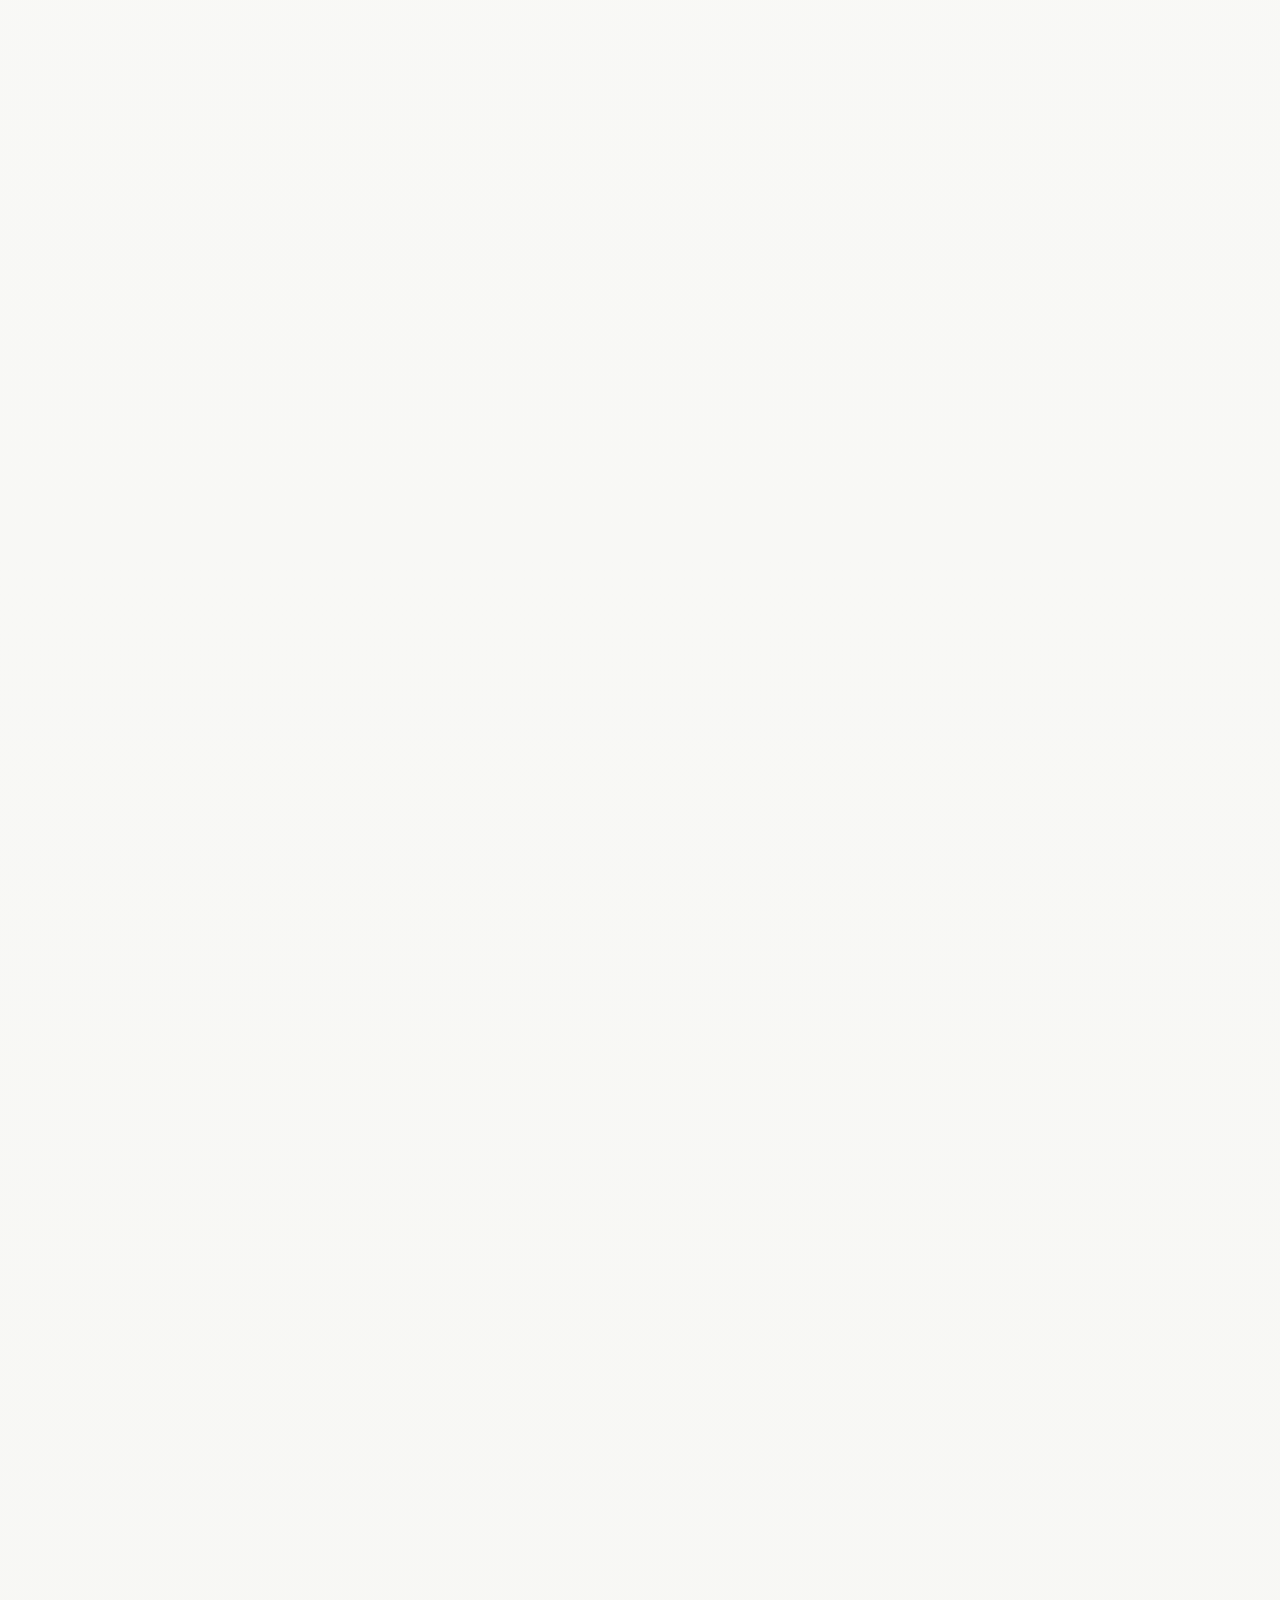
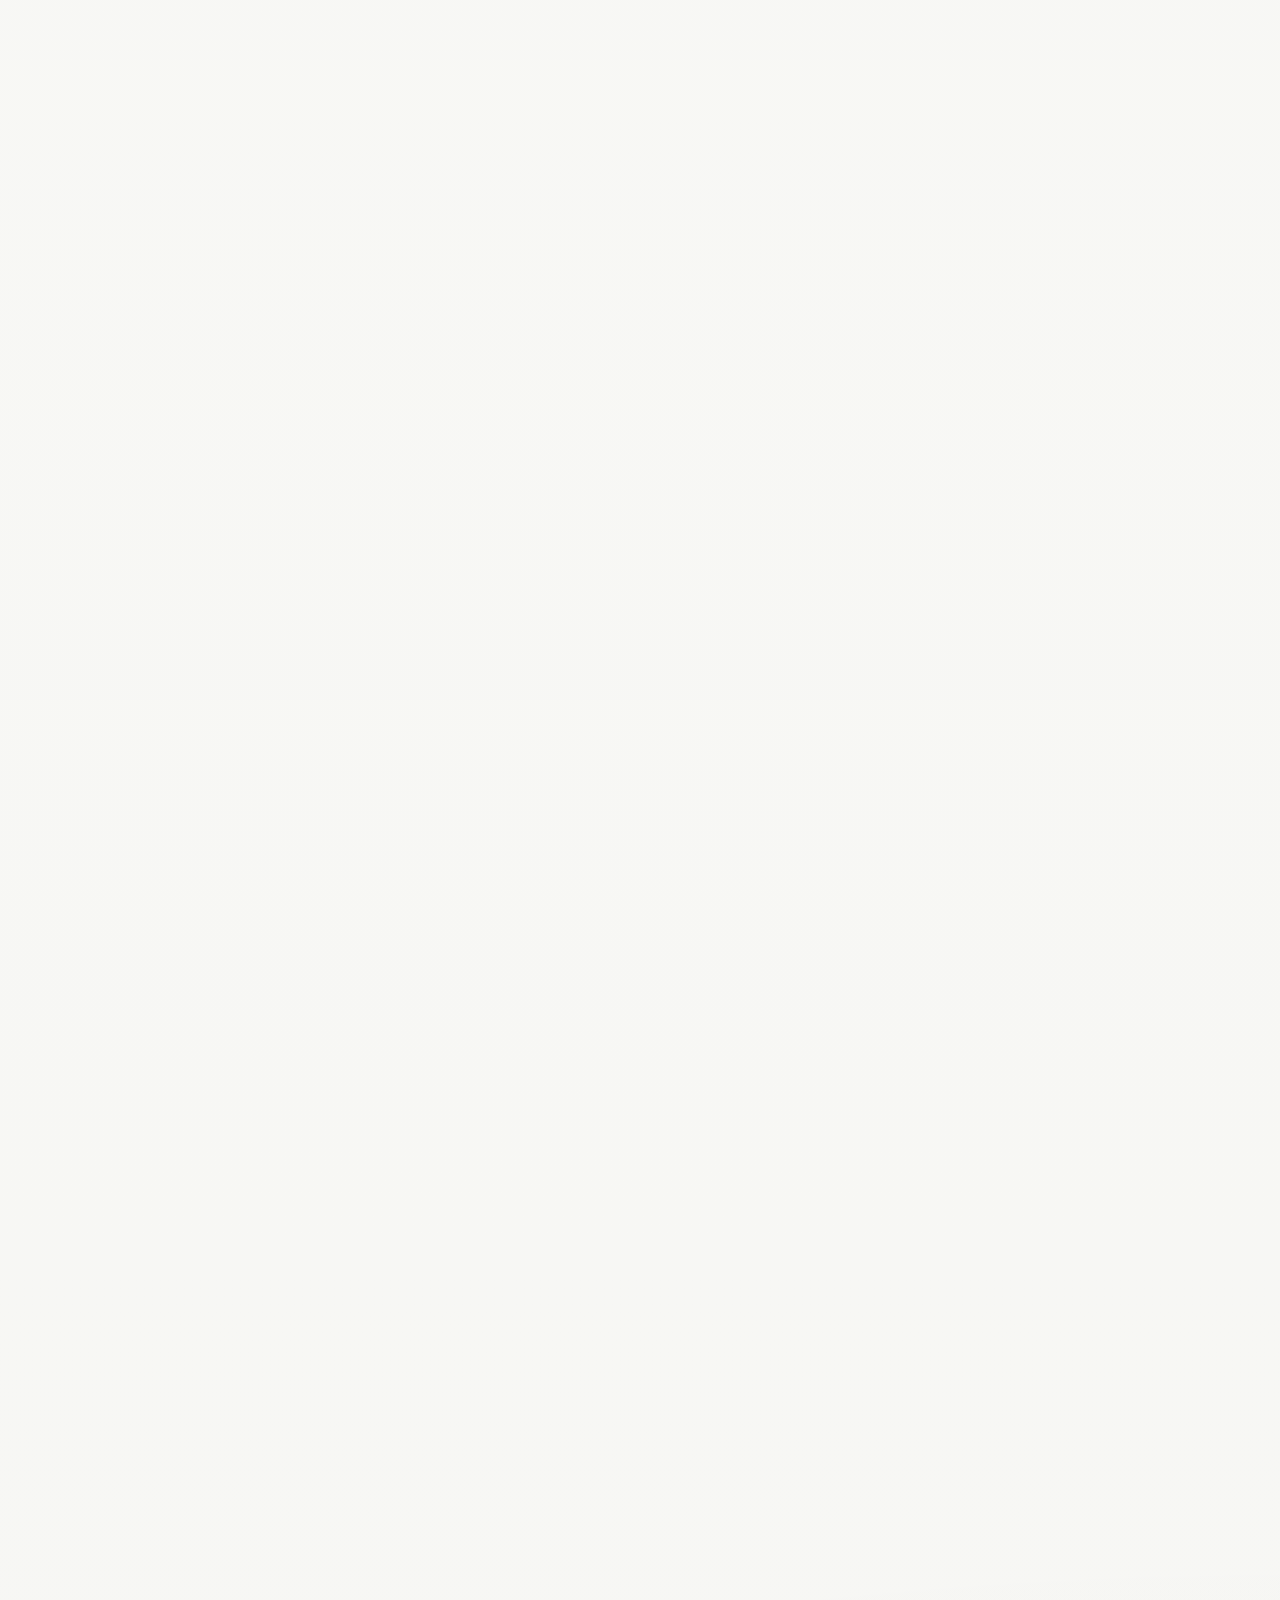
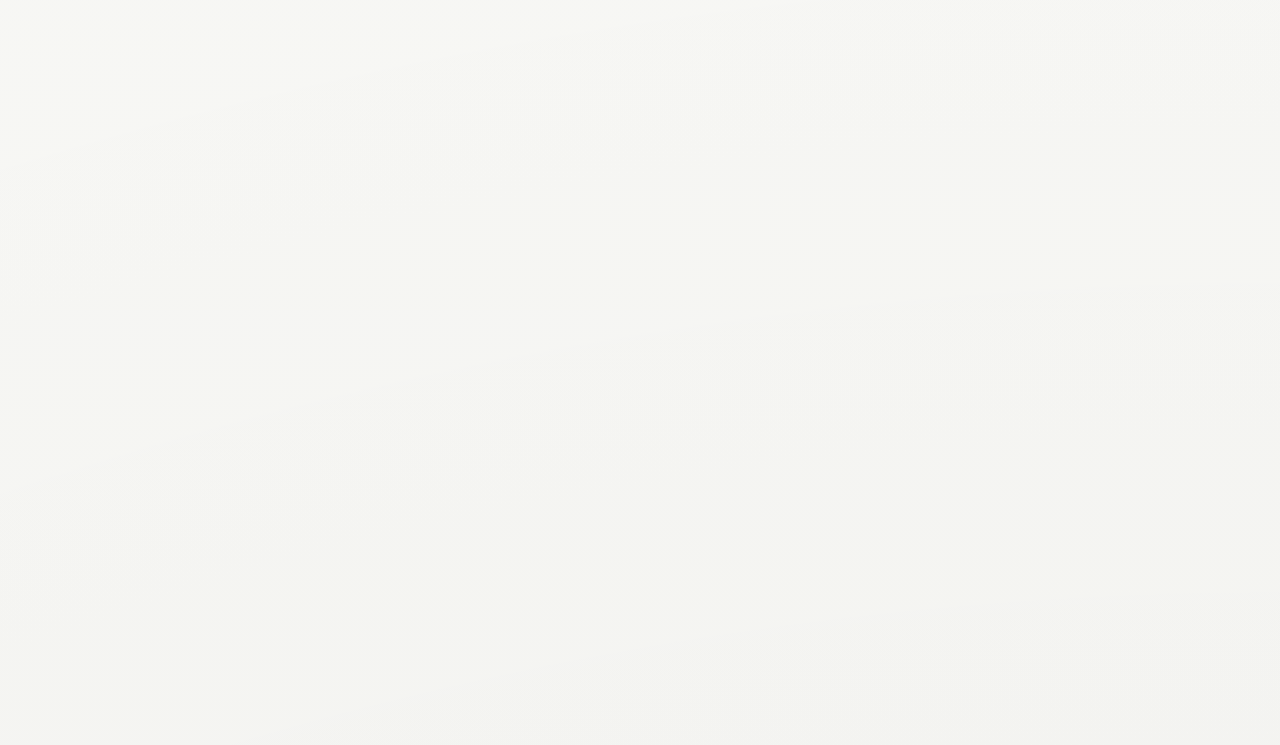
==== commit aa3e0266: "Add demo video for OpsCommand functionality" ====
--- a/index.html
+++ b/index.html
@@ -215,18 +215,6 @@
       </section>
     </main>
 
-    <!-- Video Modal -->
-    <div id="video-modal" class="video-modal" style="display: none;">
-      <div class="video-modal-backdrop"></div>
-      <div class="video-modal-content">
-        <button id="video-modal-close" class="video-modal-close" aria-label="Close video" type="button">&times;</button>
-        <video id="video-player" class="video-player" controls>
-          <source id="video-source" src="" type="video/mp4">
-          Your browser does not support the video tag.
-        </video>
-      </div>
-    </div>
-
     <!-- PDF Modal -->
     <div id="pdf-modal" class="pdf-modal" style="display: none;">
       <div class="pdf-modal-backdrop"></div>
--- a/styles.css
+++ b/styles.css
@@ -1169,7 +1169,8 @@
   box-shadow: inset 0 0 0 1px rgba(255, 255, 255, 0.05);
 }
 
-.project-image img {
+.project-image img,
+.project-image video {
   width: 100%;
   height: 100%;
   object-fit: contain;
@@ -1177,7 +1178,13 @@
   transition: transform 360ms ease, filter 360ms ease;
 }
 
-.project-card:hover .project-image img {
+.project-image video {
+  display: block;
+  background: #000;
+}
+
+.project-card:hover .project-image img,
+.project-card:hover .project-image video {
   transform: scale(1.025);
   filter: saturate(1.04) contrast(1.03);
 }
@@ -1249,62 +1256,32 @@
 
 .project-links {
   display: flex;
+  flex-wrap: wrap;
   gap: 10px;
   margin-top: 4px;
 }
 
-.project-links a,
-.project-link-button {
+.project-links a {
   padding: 10px 14px;
   border-radius: 999px;
   border: 1px solid var(--line);
   background: transparent;
   color: inherit;
-  cursor: pointer;
-  font-size: inherit;
-  font-family: inherit;
   transition: background 180ms ease, border-color 180ms ease;
 }
 
-.project-link-button.watch-demo-glow {
-  background: rgba(10, 132, 255, 0.12);
-  border-color: rgba(10, 132, 255, 0.35);
-  box-shadow: 0 0 16px rgba(10, 132, 255, 0.35), inset 0 0 0 1px rgba(10, 132, 255, 0.2);
-}
-
-:root[data-theme="dark"] .project-links a,
-:root[data-theme="dark"] .project-link-button {
+:root[data-theme="dark"] .project-links a {
   border-color: rgba(255, 255, 255, 0.18);
 }
 
-.project-links a:hover,
-.project-link-button:hover {
+.project-links a:hover {
   background: rgba(17, 17, 17, 0.04);
   border-color: rgba(17, 17, 17, 0.16);
 }
 
-.project-link-button.watch-demo-glow:hover {
-  background: rgba(10, 132, 255, 0.18);
-  border-color: rgba(10, 132, 255, 0.45);
-  box-shadow: 0 0 22px rgba(10, 132, 255, 0.45), inset 0 0 0 1px rgba(10, 132, 255, 0.28);
-}
-
-:root[data-theme="dark"] .project-links a:hover,
-:root[data-theme="dark"] .project-link-button:hover {
+:root[data-theme="dark"] .project-links a:hover {
   background: rgba(255, 255, 255, 0.08);
   border-color: rgba(255, 255, 255, 0.22);
-}
-
-:root[data-theme="dark"] .project-link-button.watch-demo-glow {
-  background: rgba(108, 182, 255, 0.16);
-  border-color: rgba(108, 182, 255, 0.4);
-  box-shadow: 0 0 18px rgba(108, 182, 255, 0.4), inset 0 0 0 1px rgba(108, 182, 255, 0.22);
-}
-
-:root[data-theme="dark"] .project-link-button.watch-demo-glow:hover {
-  background: rgba(108, 182, 255, 0.22);
-  border-color: rgba(108, 182, 255, 0.5);
-  box-shadow: 0 0 24px rgba(108, 182, 255, 0.5), inset 0 0 0 1px rgba(108, 182, 255, 0.3);
 }
 
 .certificate-card {
@@ -1639,69 +1616,6 @@
   filter: blur(0);
 }
 
-.video-modal {
-  position: fixed;
-  top: 0;
-  left: 0;
-  right: 0;
-  bottom: 0;
-  z-index: 1000;
-  display: flex;
-  align-items: center;
-  justify-content: center;
-}
-
-.video-modal-backdrop {
-  position: absolute;
-  top: 0;
-  left: 0;
-  right: 0;
-  bottom: 0;
-  background: rgba(0, 0, 0, 0.7);
-  backdrop-filter: blur(4px);
-}
-
-.video-modal-content {
-  position: relative;
-  z-index: 1001;
-  width: 90%;
-  max-width: 900px;
-  background: #000;
-  border-radius: 12px;
-  overflow: hidden;
-  box-shadow: 0 20px 60px rgba(0, 0, 0, 0.3);
-}
-
-.video-modal-close {
-  position: absolute;
-  top: 12px;
-  right: 12px;
-  z-index: 1002;
-  width: 40px;
-  height: 40px;
-  background: rgba(255, 255, 255, 0.2);
-  border: 1px solid rgba(255, 255, 255, 0.3);
-  border-radius: 50%;
-  color: #fff;
-  font-size: 28px;
-  cursor: pointer;
-  display: flex;
-  align-items: center;
-  justify-content: center;
-  transition: background 180ms ease;
-}
-
-.video-modal-close:hover {
-  background: rgba(255, 255, 255, 0.3);
-}
-
-.video-player {
-  width: 100%;
-  height: auto;
-  aspect-ratio: 16 / 9;
-  display: block;
-}
-
 @media (max-width: 980px) {
   .hero,
   .section-heading,
@@ -1921,6 +1835,7 @@
 
   .project-card,
   .project-image img,
+  .project-image video,
   .button,
   .nav a,
   .nav-indicator {
@@ -1939,6 +1854,7 @@
 
   .nav-progress-fill,
   .project-image img,
+  .project-image video,
   .skills-carousel-track {
     animation: none !important;
     transition: none !important;
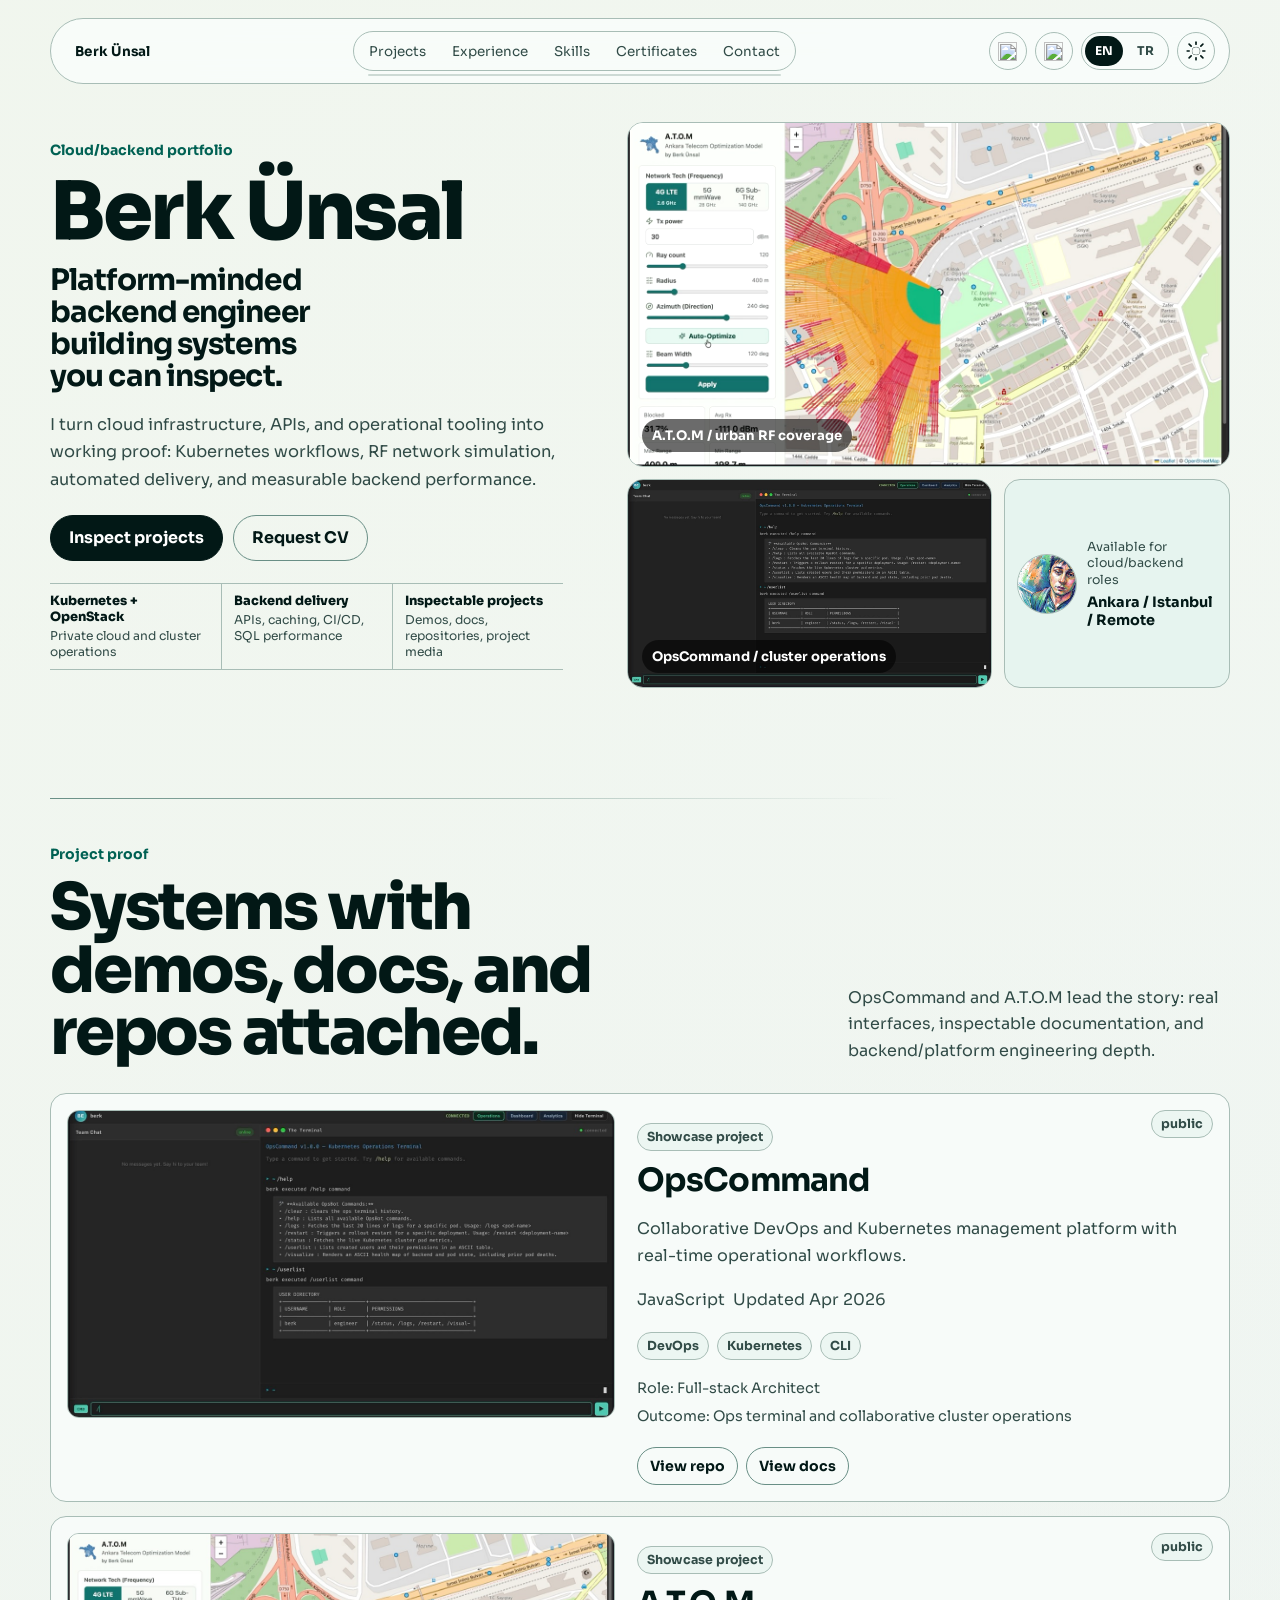
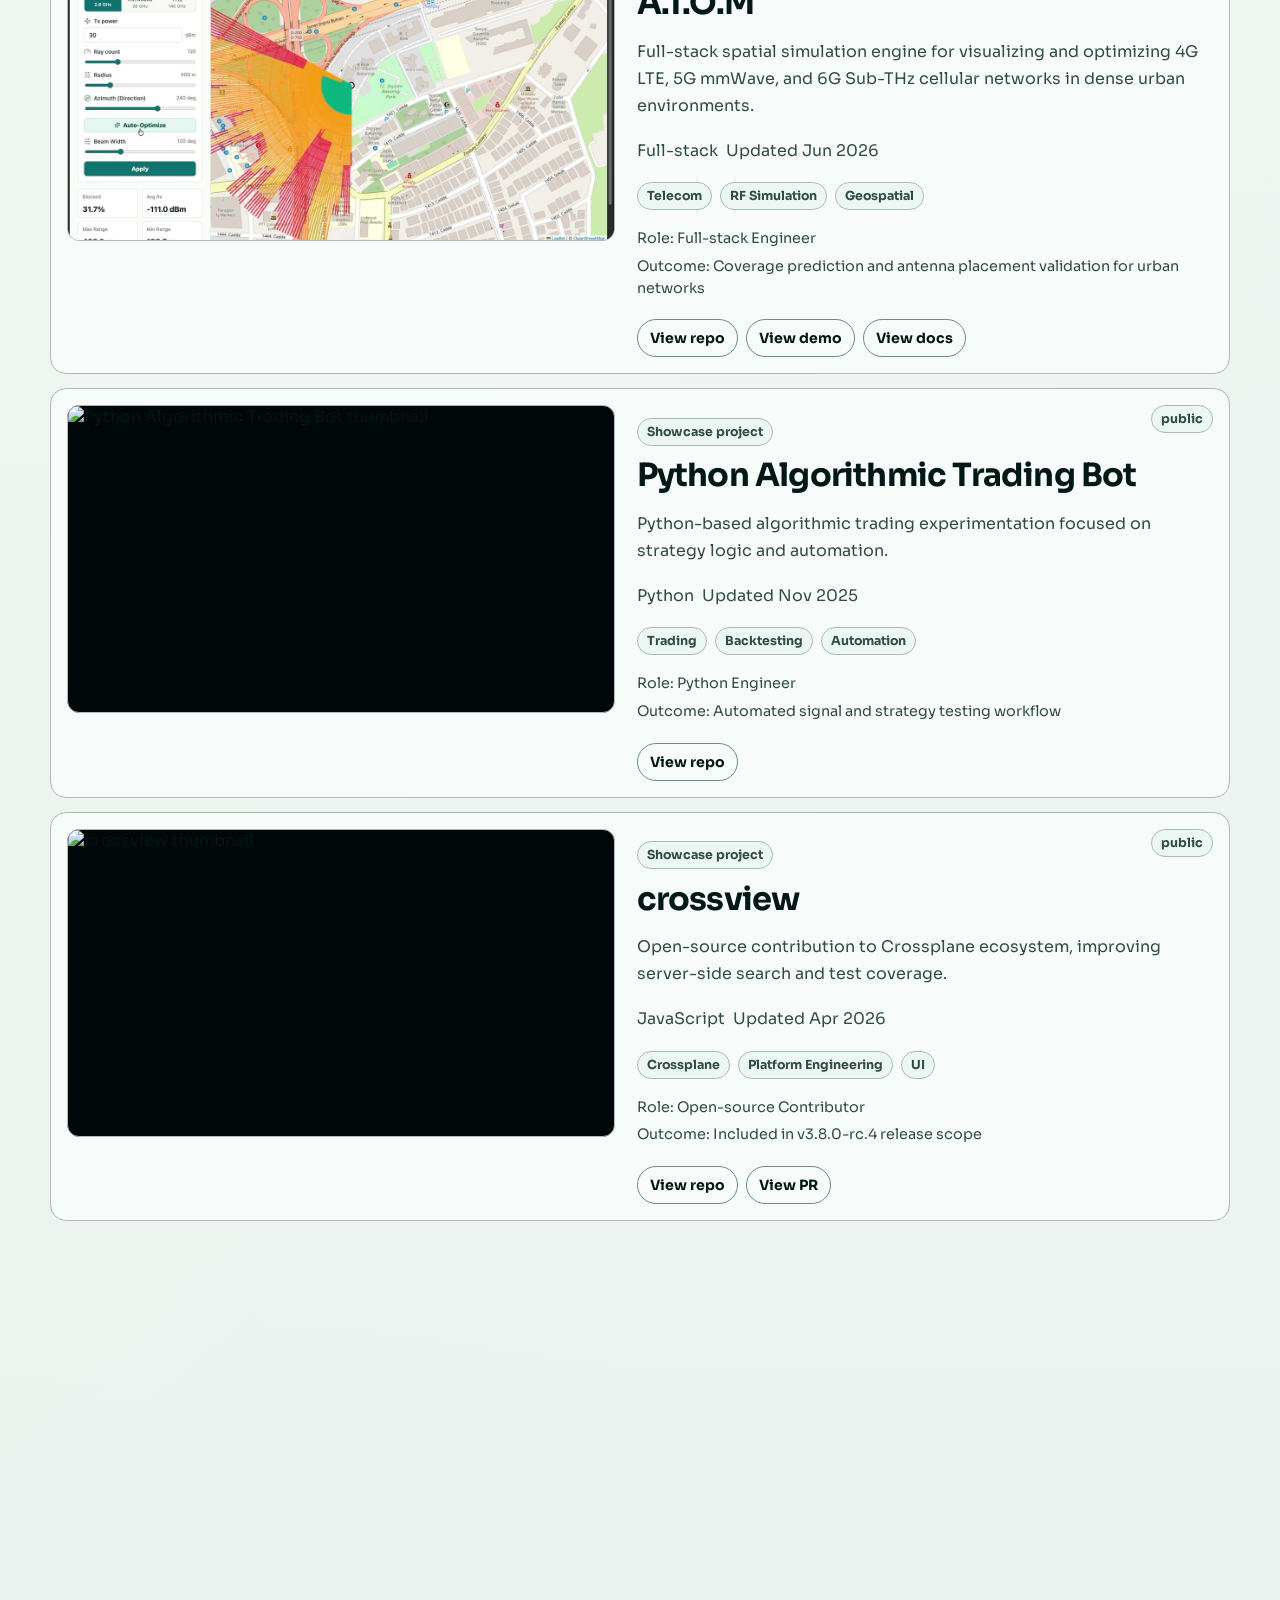
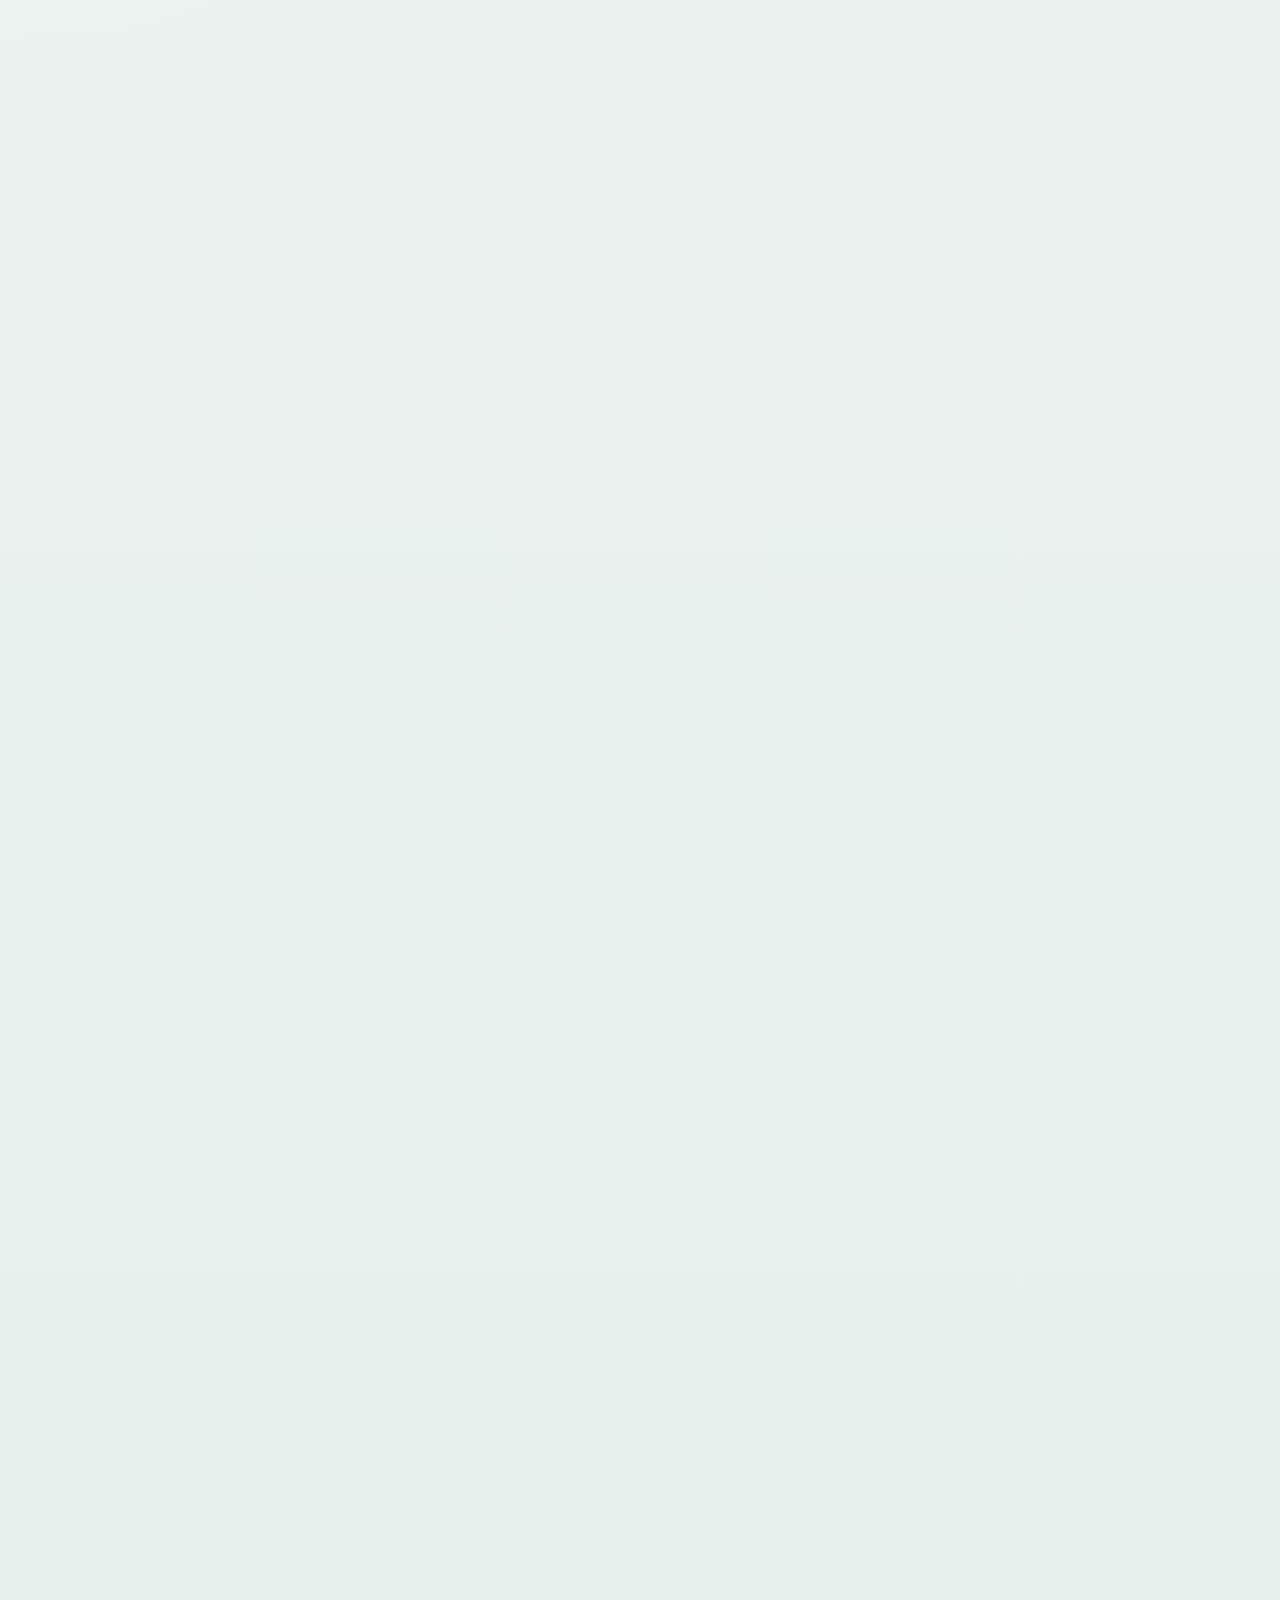
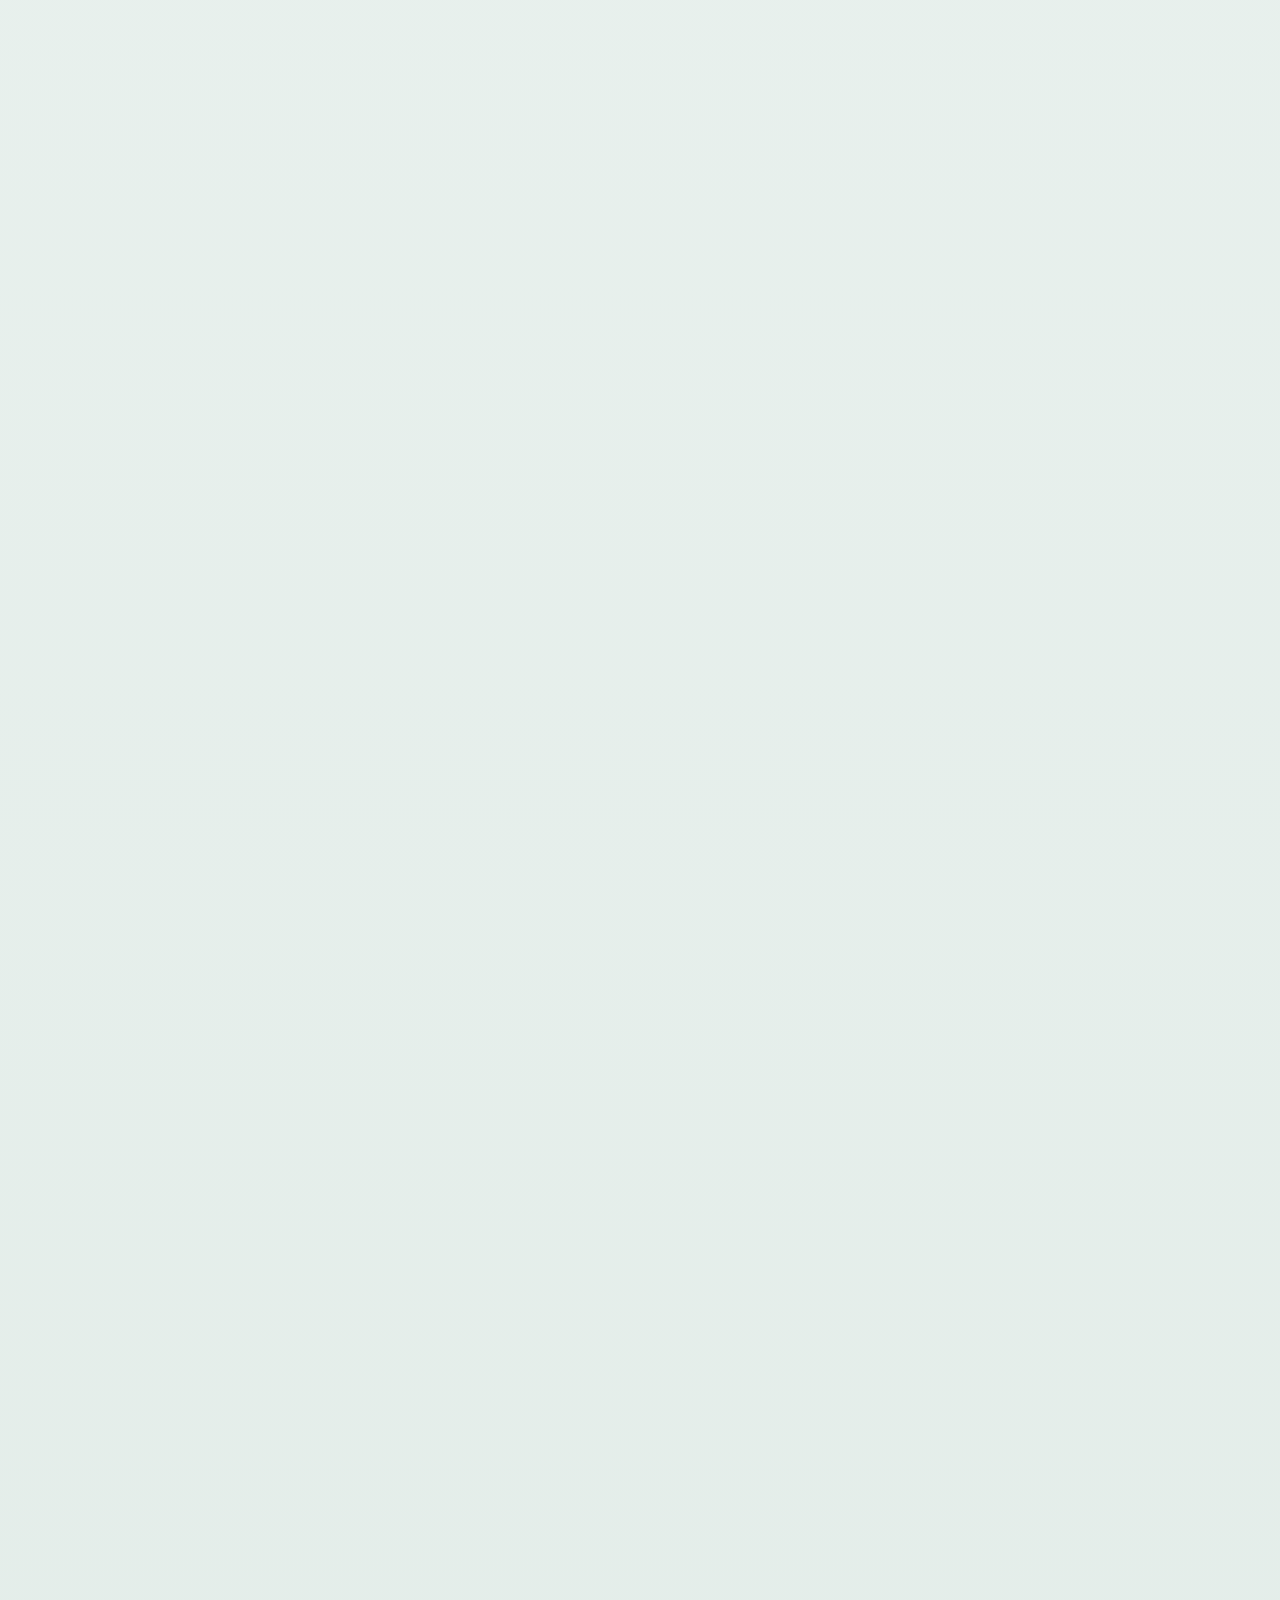
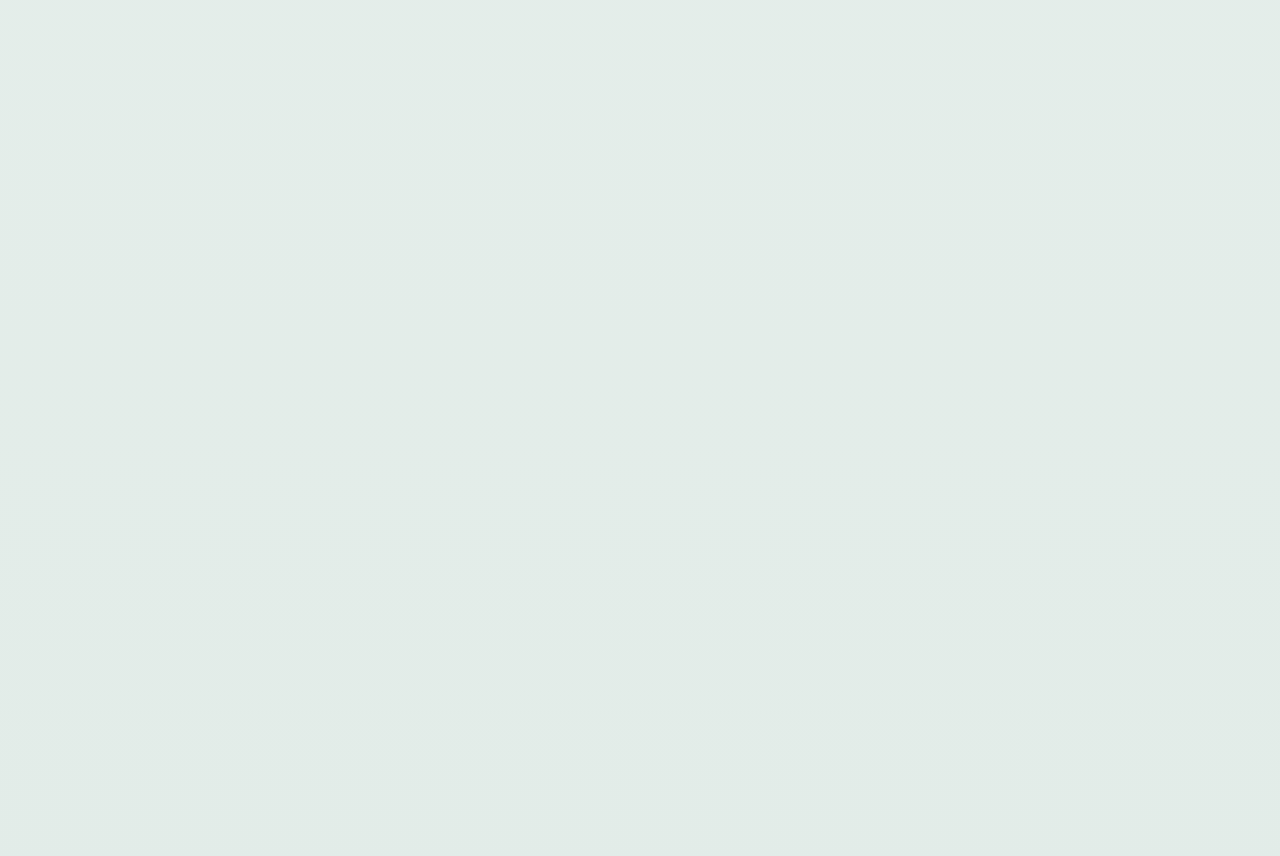
==== commit e55ecdac: "Refactor success page styles and update design documentation - Updated theme color and font family i" ====
--- a/index.html
+++ b/index.html
@@ -3,32 +3,30 @@
   <head>
     <meta charset="UTF-8" />
     <meta name="viewport" content="width=device-width, initial-scale=1.0" />
-    <meta name="description" content="Minimalist portfolio focused on cloud engineering, backend work, and selected GitHub projects." />
-    <meta name="theme-color" content="#f5f5f2" />
+    <meta name="description" content="Project-led cloud and backend portfolio for platform engineering recruiters." />
+    <meta name="theme-color" content="#f4f7f5" />
     <title>Berk Ünsal | Portfolio</title>
     <link rel="preload" as="image" href="assets/pfp.png" />
-    <link rel="preload" as="image" href="assets/opscommand.png" />
+    <link rel="preload" as="image" href="assets/demo-videos/atom-poster.jpg" />
+    <link rel="preload" as="image" href="assets/demo-videos/opscommand-poster.jpg" />
     <link rel="icon" href="assets/website-icon.png" />
     <link rel="preconnect" href="https://fonts.googleapis.com" />
     <link rel="preconnect" href="https://fonts.gstatic.com" crossorigin />
-    <link rel="preload" as="style" href="https://fonts.googleapis.com/css2?family=Instrument+Serif:ital@0;1&family=Space+Grotesk:wght@400;500;700&display=swap" />
-    <link href="https://fonts.googleapis.com/css2?family=Instrument+Serif:ital@0;1&family=Space+Grotesk:wght@400;500;700&display=swap" rel="stylesheet" media="print" onload="this.media='all'" />
+    <link rel="preload" as="style" href="https://fonts.googleapis.com/css2?family=Sora:wght@400;500;600;700;800&display=swap" />
+    <link href="https://fonts.googleapis.com/css2?family=Sora:wght@400;500;600;700;800&display=swap" rel="stylesheet" media="print" onload="this.media='all'" />
     <noscript>
-      <link href="https://fonts.googleapis.com/css2?family=Instrument+Serif:ital@0;1&family=Space+Grotesk:wght@400;500;700&display=swap" rel="stylesheet" />
+      <link href="https://fonts.googleapis.com/css2?family=Sora:wght@400;500;600;700;800&display=swap" rel="stylesheet" />
     </noscript>
     <link rel="stylesheet" href="styles.css" />
   </head>
   <body>
-    <div class="ambient ambient-left"></div>
-    <div class="ambient ambient-right"></div>
-
     <header class="topbar">
       <a class="brand" href="#hero">Berk Ünsal</a>
       <nav class="nav">
         <span class="nav-progress" aria-hidden="true"><span class="nav-progress-fill"></span></span>
-        <a class="nav-link" id="nav-about" href="#about">About</a>
+        <a class="nav-link" id="nav-projects" href="#projects">Projects</a>
         <a class="nav-link" id="nav-experience" href="#experience">Experience</a>
-        <a class="nav-link" id="nav-projects" href="#projects">Projects</a>
+        <a class="nav-link" id="nav-about" href="#about">Skills</a>
         <a class="nav-link" id="nav-certificates" href="#certificates">Certificates</a>
         <a class="nav-link" id="nav-contact" href="#contact">Contact</a>
       </nav>
@@ -80,28 +78,75 @@
     <main>
       <section class="hero section reveal" id="hero">
         <div class="hero-copy">
-          <p class="eyebrow" id="hero-eyebrow">Portfolio</p>
+          <p class="eyebrow hero-kicker" id="hero-eyebrow">Cloud/backend portfolio</p>
           <h1>Berk Ünsal</h1>
+          <p class="hero-role" id="hero-role">Platform-minded backend engineer building systems you can inspect.</p>
           <p class="lede" id="hero-lede">
-            Computer Engineering student focused on cloud-native systems and backend development. I build scalable,
-            fault-tolerant infrastructure with Kubernetes, OpenStack, and CI/CD pipelines.
+            I turn cloud infrastructure, APIs, and operational tooling into working proof: Kubernetes workflows,
+            RF network simulation, automated delivery, and measurable backend performance.
           </p>
           <div class="hero-actions">
             <a class="button button-primary" id="hero-view-projects" href="#projects">View projects</a>
-            <a class="button button-secondary" id="hero-contact" href="#contact">Contact</a>
-          </div>
-        </div>
-        <div class="profile-picture-section" aria-label="Profile picture">
-          <div class="profile-picture-frame">
-            <img src="assets/pfp.png" alt="Berk Ünsal" width="768" height="1364" decoding="async" fetchpriority="high" />
-          </div>
-        </div>
+            <a class="button button-secondary" id="hero-contact" href="#cv-request">Contact</a>
+          </div>
+          <dl class="hero-proof" aria-label="Portfolio proof points">
+            <div>
+              <dt id="hero-proof-1-title">Kubernetes + OpenStack</dt>
+              <dd id="hero-proof-1-body">Private cloud and cluster operations</dd>
+            </div>
+            <div>
+              <dt id="hero-proof-2-title">Backend delivery</dt>
+              <dd id="hero-proof-2-body">APIs, caching, CI/CD, SQL performance</dd>
+            </div>
+            <div>
+              <dt id="hero-proof-3-title">Inspectable projects</dt>
+              <dd id="hero-proof-3-body">Demos, docs, repositories, project media</dd>
+            </div>
+          </dl>
+        </div>
+        <div class="hero-atlas" aria-label="Featured project evidence">
+          <a class="atlas-panel atlas-panel-map" href="https://atom.berkunsal.com" target="_blank" rel="noopener noreferrer">
+            <img src="assets/demo-videos/atom-poster.jpg" alt="A.T.O.M radio coverage simulation map" width="1260" height="720" decoding="async" fetchpriority="high" />
+            <span id="atlas-atom-label">A.T.O.M / urban RF coverage</span>
+          </a>
+          <a class="atlas-panel atlas-panel-terminal" href="https://opscommand.berkunsal.com" target="_blank" rel="noopener noreferrer">
+            <img src="assets/demo-videos/opscommand-poster.jpg" alt="OpsCommand Kubernetes terminal interface" width="1260" height="720" decoding="async" fetchpriority="high" />
+            <span id="atlas-ops-label">OpsCommand / cluster operations</span>
+          </a>
+          <div class="atlas-profile">
+            <img src="assets/pfp.png" alt="Berk Ünsal" width="768" height="1364" decoding="async" />
+            <div>
+              <span id="atlas-profile-label">Available for cloud/backend roles</span>
+              <strong id="atlas-profile-location">Ankara / Istanbul / Remote</strong>
+            </div>
+          </div>
+        </div>
+      </section>
+
+      <section class="section projects reveal" id="projects">
+        <div class="section-heading projects-heading">
+          <div>
+            <p class="eyebrow" id="projects-eyebrow">Project proof</p>
+            <h2 id="projects-heading">Systems with demos, docs, and repos attached.</h2>
+          </div>
+          <p class="projects-note" id="projects-note">OpsCommand and A.T.O.M lead the story: real interfaces, inspectable documentation, and backend/platform engineering depth.</p>
+        </div>
+
+        <div class="projects-grid" id="projects-grid" aria-live="polite"></div>
+      </section>
+
+      <section class="section experience reveal" id="experience">
+        <div class="section-heading section-heading-solo">
+          <p class="eyebrow" id="experience-eyebrow">Engineering record</p>
+          <h2 id="experience-heading">Internships with measurable backend and cloud impact.</h2>
+        </div>
+        <div class="experience-grid" id="experience-grid" aria-live="polite"></div>
       </section>
 
       <section class="section about reveal" id="about">
-        <div class="section-heading">
-          <p class="eyebrow" id="about-eyebrow">About</p>
-          <h2 id="about-heading">Cloud engineering and backend delivery, grounded in production practice.</h2>
+        <div class="section-heading section-heading-solo">
+          <p class="eyebrow" id="about-eyebrow">Capability map</p>
+          <h2 id="about-heading">The toolchain behind the proof.</h2>
         </div>
         <div class="skills-carousel-container" id="skills-carousel-container" role="region" aria-label="Skills carousel" tabindex="0">
           <p class="sr-only">Swipe or drag to explore skills. The carousel auto-scrolls and can be controlled with arrow keys.</p>
@@ -131,31 +176,11 @@
         </div>
       </section>
 
-      <section class="section experience reveal" id="experience">
-        <div class="section-heading">
-          <p class="eyebrow" id="experience-eyebrow">Experience</p>
-          <h2 id="experience-heading">Internships with measurable backend and cloud impact.</h2>
-        </div>
-        <div class="experience-grid" id="experience-grid" aria-live="polite"></div>
-      </section>
-
-      <section class="section projects reveal" id="projects">
-        <div class="section-heading projects-heading">
-          <div>
-            <p class="eyebrow" id="projects-eyebrow">Projects</p>
-            <h2 id="projects-heading">Selected projects and open-source work.</h2>
-          </div>
-          <p class="projects-note" id="projects-note">A focused set of repositories aligned with cloud, backend, and platform engineering.</p>
-        </div>
-
-        <div class="projects-grid" id="projects-grid" aria-live="polite"></div>
-      </section>
-
       <section class="section certificates reveal" id="certificates">
         <div class="section-heading">
           <div>
-            <p class="eyebrow" id="certificates-eyebrow">Certificates</p>
-            <h2 id="certificates-heading">Professional certificates and coursework.</h2>
+            <p class="eyebrow" id="certificates-eyebrow">Verification</p>
+            <h2 id="certificates-heading">Certificates and coursework that support the stack.</h2>
           </div>
           <p class="projects-note" id="certificates-note">Click a certificate to preview the PDF.</p>
         </div>
@@ -168,14 +193,14 @@
           <div class="contact-card glass">
             <div>
               <p class="eyebrow" id="contact-eyebrow">Contact</p>
-              <h2 id="contact-heading">Open to cloud and backend opportunities.</h2>
+              <h2 id="contact-heading">Ready to discuss cloud and backend roles.</h2>
               <p id="contact-body">
                 You can review my repositories and connect with me through the social links below.
               </p>
             </div>
             <a class="button button-primary" id="contact-back-to-top" href="#hero">Back to top</a>
           </div>
-          <div class="cv-request-card glass">
+          <div class="cv-request-card glass" id="cv-request">
             <div class="cv-request-intro">
               <p class="eyebrow" id="cv-eyebrow">Request my CV</p>
               <h2 id="cv-heading">Need my full CV for a role or collaboration?</h2>
--- a/styles.css
+++ b/styles.css
@@ -1,35 +1,45 @@
 :root {
   color-scheme: light;
-  --bg: #f5f5f2;
-  --bg-strong: #eceae5;
-  --surface: rgba(255, 255, 255, 0.72);
-  --surface-strong: rgba(255, 255, 255, 0.9);
-  --text: #111111;
-  --muted: rgba(17, 17, 17, 0.66);
-  --line: rgba(17, 17, 17, 0.1);
-  --accent: #0a84ff;
-  --accent-soft: rgba(10, 132, 255, 0.12);
-  --shadow: 0 24px 70px rgba(0, 0, 0, 0.08);
-  --shadow-soft: 0 16px 38px rgba(0, 0, 0, 0.07);
-  --radius-xl: 32px;
-  --radius-lg: 24px;
-  --radius-md: 18px;
-  --max-width: 1160px;
+  --bg: oklch(0.972 0.006 170);
+  --bg-strong: oklch(0.935 0.012 170);
+  --surface: oklch(0.99 0.004 170);
+  --surface-strong: oklch(1 0 0);
+  --panel: oklch(0.955 0.016 174);
+  --text: oklch(0.19 0.03 185);
+  --muted: oklch(0.39 0.032 185);
+  --line: oklch(0.78 0.024 175);
+  --line-strong: oklch(0.62 0.045 178);
+  --accent: oklch(0.55 0.116 178);
+  --accent-strong: oklch(0.43 0.105 181);
+  --signal: oklch(0.63 0.14 52);
+  --danger: oklch(0.46 0.16 28);
+  --focus: oklch(0.57 0.15 178);
+  --radius-lg: 16px;
+  --radius-md: 12px;
+  --radius-sm: 8px;
+  --max-width: 1180px;
+  --z-sticky: 20;
+  --z-modal-backdrop: 50;
+  --z-modal: 60;
+  --ease-out: cubic-bezier(0.22, 1, 0.36, 1);
 }
 
 :root[data-theme="dark"] {
   color-scheme: dark;
-  --bg: #0d0f12;
-  --bg-strong: #15181d;
-  --surface: rgba(20, 23, 28, 0.72);
-  --surface-strong: rgba(24, 28, 34, 0.9);
-  --text: #f5f6f8;
-  --muted: rgba(245, 246, 248, 0.68);
-  --line: rgba(245, 246, 248, 0.12);
-  --accent: #6cb6ff;
-  --accent-soft: rgba(108, 182, 255, 0.18);
-  --shadow: 0 24px 70px rgba(0, 0, 0, 0.45);
-  --shadow-soft: 0 16px 38px rgba(0, 0, 0, 0.38);
+  --bg: oklch(0.16 0.02 205);
+  --bg-strong: oklch(0.205 0.025 205);
+  --surface: oklch(0.215 0.024 205);
+  --surface-strong: oklch(0.255 0.028 205);
+  --panel: oklch(0.245 0.03 198);
+  --text: oklch(0.93 0.012 170);
+  --muted: oklch(0.74 0.024 178);
+  --line: oklch(0.39 0.036 198);
+  --line-strong: oklch(0.55 0.06 185);
+  --accent: oklch(0.72 0.13 178);
+  --accent-strong: oklch(0.81 0.12 176);
+  --signal: oklch(0.76 0.13 63);
+  --danger: oklch(0.72 0.15 28);
+  --focus: oklch(0.78 0.15 178);
 }
 
 * {
@@ -42,38 +52,21 @@
 
 body {
   margin: 0;
-  font-family: "Space Grotesk", sans-serif;
-  text-rendering: optimizeLegibility;
-  font-synthesis-weight: none;
-  background:
-    radial-gradient(circle at top left, rgba(10, 132, 255, 0.15), transparent 28%),
-    radial-gradient(circle at bottom right, rgba(0, 0, 0, 0.06), transparent 32%),
-    linear-gradient(180deg, #fbfbf9 0%, var(--bg) 100%);
-  color: var(--text);
   min-height: 100vh;
   overflow-x: hidden;
+  color: var(--text);
+  background:
+    linear-gradient(140deg, color-mix(in oklch, var(--panel) 74%, white) 0%, transparent 42%),
+    linear-gradient(180deg, var(--bg) 0%, var(--bg-strong) 100%);
+  font-family: "Sora", system-ui, -apple-system, BlinkMacSystemFont, "Segoe UI", sans-serif;
+  font-synthesis-weight: none;
+  text-rendering: optimizeLegibility;
 }
 
 :root[data-theme="dark"] body {
   background:
-    radial-gradient(circle at top left, rgba(108, 182, 255, 0.16), transparent 30%),
-    radial-gradient(circle at bottom right, rgba(0, 0, 0, 0.45), transparent 35%),
-    linear-gradient(180deg, #0b0c0f 0%, var(--bg) 100%);
-}
-
-body::before {
-  content: "";
-  position: fixed;
-  inset: 0;
-  pointer-events: none;
-  background-image: linear-gradient(rgba(17, 17, 17, 0.025) 1px, transparent 1px), linear-gradient(90deg, rgba(17, 17, 17, 0.025) 1px, transparent 1px);
-  background-size: 44px 44px;
-  mask-image: linear-gradient(180deg, rgba(0, 0, 0, 0.22), transparent 85%);
-}
-
-:root[data-theme="dark"] body::before {
-  background-image: none;
-  mask-image: none;
+    linear-gradient(140deg, color-mix(in oklch, var(--panel) 62%, black) 0%, transparent 46%),
+    linear-gradient(180deg, var(--bg) 0%, oklch(0.12 0.018 205) 100%);
 }
 
 a {
@@ -81,33 +74,33 @@
   text-decoration: none;
 }
 
-img {
+img,
+video {
   display: block;
   max-width: 100%;
 }
 
 button,
-input {
+input,
+textarea {
   font: inherit;
 }
 
 a:focus-visible,
 button:focus-visible,
+input:focus-visible,
+textarea:focus-visible,
 .lang-btn:focus-visible,
 .theme-toggle:focus-visible,
 .button:focus-visible,
 .social-link:focus-visible,
 .project-links a:focus-visible,
-.nav-link:focus-visible {
-  outline: 2px solid var(--accent);
-  outline-offset: 3px;
-}
-
+.nav-link:focus-visible,
 .skills-carousel-item:focus-visible,
 .certificate-card:focus-visible,
 .pdf-modal-close:focus-visible,
 .pdf-modal-link:focus-visible {
-  outline: 2px solid var(--accent);
+  outline: 2px solid var(--focus);
   outline-offset: 3px;
 }
 
@@ -126,142 +119,85 @@
   border: 0;
 }
 
-.ambient {
-  position: fixed;
-  width: 520px;
-  height: 520px;
-  border-radius: 50%;
-  filter: blur(60px);
-  opacity: 0.34;
-  pointer-events: none;
-  z-index: -1;
-}
-
-.ambient-left {
-  top: -180px;
-  left: -180px;
-  background: rgba(255, 255, 255, 0.9);
-}
-
-.ambient-right {
-  right: -160px;
-  top: 18vh;
-  background: rgba(10, 132, 255, 0.12);
-}
-
-:root[data-theme="dark"] .ambient-left {
-  background: rgba(21, 30, 45, 0.85);
-}
-
-:root[data-theme="dark"] .ambient-right {
-  background: rgba(65, 138, 200, 0.22);
-}
-
 .topbar {
+  position: sticky;
+  top: 14px;
+  z-index: var(--z-sticky);
   width: min(calc(100% - 32px), var(--max-width));
-  margin: 20px auto 0;
+  margin: 18px auto 0;
   display: flex;
   align-items: center;
   justify-content: space-between;
-  padding: 16px 20px;
+  gap: 18px;
+  padding: 12px 14px;
   border: 1px solid var(--line);
   border-radius: 999px;
-  background: rgba(255, 255, 255, 0.5);
-  backdrop-filter: blur(18px);
-  position: sticky;
-  top: 16px;
-  z-index: 20;
-  box-shadow: 0 10px 40px rgba(0, 0, 0, 0.05);
-}
-
-:root[data-theme="dark"] .topbar {
-  background: rgba(12, 14, 18, 0.7);
-  border-color: rgba(255, 255, 255, 0.08);
-  box-shadow: 0 10px 40px rgba(0, 0, 0, 0.35);
-}
-
-.topbar-actions {
-  display: flex;
+  background: color-mix(in oklch, var(--surface) 88%, transparent);
+  backdrop-filter: blur(14px);
+  -webkit-backdrop-filter: blur(14px);
+}
+
+.brand {
+  display: inline-flex;
   align-items: center;
-  gap: 12px;
-}
-
-.brand {
-  font-size: 0.9rem;
-  letter-spacing: 0.14em;
-  text-transform: uppercase;
+  min-height: 36px;
+  padding: 0 10px;
+  font-size: 0.84rem;
+  font-weight: 700;
+  letter-spacing: 0.02em;
 }
 
 .nav {
   position: relative;
   display: flex;
   align-items: center;
-  gap: 4px;
+  gap: 2px;
   color: var(--muted);
-  padding: 5px;
+  padding: 3px;
+  border: 1px solid var(--line);
   border-radius: 999px;
-  background: rgba(255, 255, 255, 0.3);
-  border: 1px solid rgba(255, 255, 255, 0.5);
-  backdrop-filter: blur(14px);
-  -webkit-backdrop-filter: blur(14px);
   isolation: isolate;
-}
-
-:root[data-theme="dark"] .nav {
-  background: rgba(18, 21, 26, 0.7);
-  border-color: rgba(255, 255, 255, 0.08);
 }
 
 .nav-progress {
   position: absolute;
-  left: 12px;
-  right: 12px;
-  bottom: 2px;
+  left: 14px;
+  right: 14px;
+  bottom: -6px;
   height: 2px;
   border-radius: 999px;
-  background: rgba(17, 17, 17, 0.08);
   overflow: hidden;
+  background: color-mix(in oklch, var(--line) 54%, transparent);
   pointer-events: none;
-}
-
-:root[data-theme="dark"] .nav-progress {
-  background: rgba(255, 255, 255, 0.12);
 }
 
 .nav-progress-fill {
   width: 100%;
   height: 100%;
   border-radius: inherit;
+  transform: scaleX(var(--section-progress, 0));
   transform-origin: left center;
-  transform: scaleX(var(--section-progress, 0));
-  background: linear-gradient(90deg, rgba(10, 132, 255, 0.55), rgba(17, 17, 17, 0.45));
+  background: var(--accent);
   transition: transform 180ms linear;
-}
-
-:root[data-theme="dark"] .nav-progress-fill {
-  background: linear-gradient(90deg, rgba(108, 182, 255, 0.7), rgba(245, 245, 245, 0.4));
 }
 
 .nav-link {
   position: relative;
   z-index: 1;
-  min-height: 34px;
-  white-space: nowrap;
-  padding: 6px 14px;
+  min-height: 32px;
+  padding: 6px 12px;
   display: inline-flex;
   align-items: center;
   justify-content: center;
   border-radius: 999px;
-  transition: color 220ms ease;
-}
-
-.nav a:hover {
-  color: var(--text);
-}
-
+  white-space: nowrap;
+  font-size: 0.84rem;
+  transition: color 180ms ease;
+}
+
+.nav-link:hover,
 .nav-link.is-current {
   color: var(--text);
-  text-shadow: 0 0 14px rgba(10, 132, 255, 0.18);
 }
 
 .nav-indicator {
@@ -274,22 +210,9 @@
   pointer-events: none;
   opacity: 0;
   transform: translate3d(0, 0, 0) translate(-50%, -50%);
-  background:
-    radial-gradient(circle at 34% 28%, rgba(255, 255, 255, 0.9), rgba(255, 255, 255, 0.4) 42%, rgba(255, 255, 255, 0.14) 100%),
-    linear-gradient(165deg, rgba(255, 255, 255, 0.54), rgba(255, 255, 255, 0.2));
-  border: 1px solid rgba(255, 255, 255, 0.9);
-  box-shadow: 0 10px 26px rgba(0, 0, 0, 0.09), inset 0 1px 0 rgba(255, 255, 255, 0.9), 0 0 0 1px rgba(10, 132, 255, 0.08);
-  backdrop-filter: blur(12px) saturate(125%);
-  -webkit-backdrop-filter: blur(12px) saturate(125%);
-  transition: transform 480ms cubic-bezier(0.2, 0.8, 0.2, 1), width 420ms cubic-bezier(0.2, 0.8, 0.2, 1), height 420ms cubic-bezier(0.2, 0.8, 0.2, 1), opacity 220ms ease;
-}
-
-:root[data-theme="dark"] .nav-indicator {
-  background:
-    radial-gradient(circle at 34% 28%, rgba(255, 255, 255, 0.2), rgba(255, 255, 255, 0.08) 42%, rgba(255, 255, 255, 0.04) 100%),
-    linear-gradient(165deg, rgba(255, 255, 255, 0.18), rgba(255, 255, 255, 0.05));
-  border-color: rgba(255, 255, 255, 0.22);
-  box-shadow: 0 10px 26px rgba(0, 0, 0, 0.4), inset 0 1px 0 rgba(255, 255, 255, 0.12), 0 0 0 1px rgba(108, 182, 255, 0.12);
+  background: color-mix(in oklch, var(--accent) 16%, transparent);
+  border: 1px solid color-mix(in oklch, var(--accent) 42%, transparent);
+  transition: transform 420ms var(--ease-out), width 360ms var(--ease-out), height 360ms var(--ease-out), opacity 160ms ease;
 }
 
 .nav-indicator.is-visible {
@@ -300,143 +223,81 @@
   transition: none;
 }
 
-.nav-indicator.is-switching {
-  animation: nav-liquid-switch 460ms cubic-bezier(0.22, 1, 0.36, 1);
-}
-
-@keyframes nav-liquid-switch {
-  0% {
-    filter: saturate(1) brightness(1);
-  }
-  45% {
-    filter: saturate(1.22) brightness(1.03);
-  }
-  100% {
-    filter: saturate(1) brightness(1);
-  }
+.topbar-actions,
+.social-links {
+  display: flex;
+  align-items: center;
+  gap: 8px;
+}
+
+.topbar-social-links .social-link {
+  width: 38px;
+  height: 38px;
 }
 
 .language-switch {
   display: inline-flex;
   align-items: center;
-  gap: 6px;
-  padding: 4px;
+  gap: 4px;
+  padding: 3px;
+  border: 1px solid var(--line);
   border-radius: 999px;
-  border: 1px solid var(--line);
-  background: rgba(255, 255, 255, 0.42);
-}
-
-:root[data-theme="dark"] .language-switch {
-  background: rgba(255, 255, 255, 0.05);
-  border-color: rgba(255, 255, 255, 0.12);
-}
-
-.topbar-social-links {
-  gap: 8px;
-}
-
-.topbar-social-links .social-link {
-  width: 40px;
-  height: 40px;
-  background: rgba(255, 255, 255, 0.7);
-  box-shadow: 0 4px 12px rgba(0, 0, 0, 0.06);
-}
-
-:root[data-theme="dark"] .topbar-social-links .social-link {
-  background: rgba(255, 255, 255, 0.08);
-  box-shadow: 0 4px 12px rgba(0, 0, 0, 0.3);
-}
-
-:root[data-theme="dark"] .topbar-social-links .social-link img {
-  filter: none;
-}
-
-.topbar-social-links .social-link img {
-  width: 18px;
-  height: 18px;
 }
 
 .lang-btn {
+  min-width: 38px;
   min-height: 30px;
-  min-width: 42px;
+  border: 0;
   border-radius: 999px;
-  border: 0;
   background: transparent;
   color: var(--muted);
-  font-size: 0.78rem;
-  letter-spacing: 0.06em;
   cursor: pointer;
-  transition: background 160ms ease, color 160ms ease;
+  font-size: 0.76rem;
+  font-weight: 700;
 }
 
 .lang-btn.is-current {
-  background: rgba(17, 17, 17, 0.9);
-  color: #fff;
-}
-
-:root[data-theme="dark"] .lang-btn.is-current {
-  background: rgba(255, 255, 255, 0.9);
-  color: #0b0c0f;
-}
-
-.theme-toggle {
-  min-height: 40px;
-  min-width: 40px;
+  color: var(--surface-strong);
+  background: var(--text);
+}
+
+.theme-toggle,
+.social-link {
+  width: 38px;
+  height: 38px;
   padding: 0;
+  border: 1px solid var(--line);
   border-radius: 999px;
-  border: 1px solid var(--line);
-  background: rgba(255, 255, 255, 0.42);
+  background: transparent;
   color: var(--text);
-  font-size: 0.78rem;
-  letter-spacing: 0.06em;
-  text-transform: uppercase;
   display: inline-flex;
   align-items: center;
   justify-content: center;
   cursor: pointer;
-  transition: background 160ms ease, color 160ms ease, border-color 160ms ease, transform 180ms ease;
-  --toggle-spin-duration: 400ms;
-}
-
-.theme-toggle:hover {
+  transition: transform 160ms ease, border-color 160ms ease, background 160ms ease;
+}
+
+.theme-toggle:hover,
+.social-link:hover {
   transform: translateY(-1px);
-  background: rgba(255, 255, 255, 0.6);
-}
-
-:root[data-theme="dark"] .theme-toggle {
-  background: rgba(255, 255, 255, 0.06);
-  border-color: rgba(255, 255, 255, 0.16);
-  color: var(--text);
-}
-
-:root[data-theme="dark"] .theme-toggle:hover {
-  background: rgba(255, 255, 255, 0.12);
+  border-color: var(--line-strong);
+  background: color-mix(in oklch, var(--accent) 10%, transparent);
 }
 
 .theme-toggle-icon {
   width: 20px;
   height: 20px;
-  display: block;
 }
 
 .theme-toggle-core,
 .theme-toggle-ray,
 .theme-toggle-mask {
   transform-origin: 12px 12px;
-  transition: transform var(--toggle-spin-duration) ease, opacity var(--toggle-spin-duration) ease;
-}
-
-.theme-toggle-ray {
-  transform: scale(1);
-  transition-delay: calc(var(--toggle-spin-duration) * 0.15);
-}
-
-.theme-toggle-mask {
-  transform: translateX(0);
+  transition: transform 280ms ease, opacity 280ms ease;
 }
 
 .theme-toggle-core {
-  transform: scale(0.9);
+  transform: scale(0.92);
 }
 
 :root[data-theme="dark"] .theme-toggle-core {
@@ -446,334 +307,630 @@
 :root[data-theme="dark"] .theme-toggle-ray {
   transform: rotate(45deg) scale(0);
   opacity: 0;
-  transition-delay: 0ms;
 }
 
 :root[data-theme="dark"] .theme-toggle-mask {
   transform: translateX(6px);
+}
+
+.social-link img {
+  width: 19px;
+  height: 19px;
+  object-fit: contain;
 }
 
 main {
   width: min(calc(100% - 32px), var(--max-width));
   margin: 0 auto;
-  padding: 56px 0 88px;
-  counter-reset: section;
+  padding: 24px 0 88px;
+}
+
+.section {
+  padding: clamp(52px, 8vw, 92px) 0;
 }
 
 .section:not(#hero) {
-  counter-increment: section;
   content-visibility: auto;
-  contain-intrinsic-size: 780px;
-}
-
-.section {
-  padding: 64px 0;
+  contain-intrinsic-size: 760px;
 }
 
 .section:not(#hero)::before {
   content: "";
-  position: absolute;
-  top: 0;
-  left: 50%;
-  width: min(100%, 720px);
+  display: block;
   height: 1px;
-  pointer-events: none;
-  background: linear-gradient(90deg, transparent, rgba(17, 17, 17, 0.16) 50%, transparent);
-  transform: translateX(-50%);
-}
-
-.section:not(#hero)::after {
-  content: counter(section, decimal-leading-zero);
-  position: absolute;
-  top: 34px;
-  right: 0;
-  z-index: 0;
-  pointer-events: none;
-  color: var(--text);
-  font-family: "Instrument Serif", Georgia, serif;
-  font-size: clamp(4.4rem, 11vw, 8.2rem);
-  line-height: 0.8;
-  opacity: 0.055;
-}
-
-.section:not(#hero) > * {
-  position: relative;
-  z-index: 1;
-}
-
-:root[data-theme="dark"] .section:not(#hero)::before {
-  background: linear-gradient(90deg, transparent, rgba(245, 246, 248, 0.18) 50%, transparent);
-}
-
-:root[data-theme="dark"] .section:not(#hero)::after {
-  opacity: 0.065;
+  margin-bottom: clamp(26px, 5vw, 46px);
+  background: linear-gradient(90deg, var(--line-strong), transparent 72%);
 }
 
 .hero {
-  display: grid;
-  grid-template-columns: minmax(0, 1fr) minmax(260px, 0.42fr);
-  gap: 42px;
+  min-height: auto;
+  display: grid;
+  grid-template-columns: minmax(0, 0.92fr) minmax(360px, 1.08fr);
+  gap: clamp(28px, 5vw, 66px);
   align-items: center;
-  padding-top: 48px;
-}
-
-.profile-picture-section {
-  display: flex;
-  justify-content: center;
-}
-
-.profile-picture-frame {
-  width: clamp(220px, 28vw, 340px);
-  aspect-ratio: 1;
-  border-radius: 50%;
-  padding: clamp(8px, 1.2vw, 12px);
-  position: relative;
-  overflow: hidden;
-  background:
-    linear-gradient(150deg, rgba(255, 255, 255, 0.92), rgba(244, 249, 255, 0.72)),
-    radial-gradient(circle at 24% 12%, rgba(10, 132, 255, 0.22), transparent 48%);
-  border: 1px solid rgba(255, 255, 255, 0.76);
-  box-shadow: 0 30px 72px rgba(13, 29, 48, 0.16), inset 0 1px 0 rgba(255, 255, 255, 0.76);
-}
-
-:root[data-theme="dark"] .profile-picture-frame {
-  background:
-    linear-gradient(150deg, rgba(28, 32, 38, 0.92), rgba(15, 18, 23, 0.72)),
-    radial-gradient(circle at 24% 12%, rgba(108, 182, 255, 0.22), transparent 48%);
-  border-color: rgba(255, 255, 255, 0.16);
-  box-shadow: 0 30px 72px rgba(0, 0, 0, 0.42), inset 0 1px 0 rgba(255, 255, 255, 0.1);
-}
-
-.profile-picture-frame::after {
-  content: "";
-  position: absolute;
-  inset: 8px;
-  border-radius: inherit;
-  border: 1px solid rgba(255, 255, 255, 0.55);
-  pointer-events: none;
-}
-
-.profile-picture-frame img {
-  width: 100%;
-  height: 100%;
-  border-radius: inherit;
-  object-fit: cover;
-  object-position: center 35%;
+  padding: 14px 0 18px;
+}
+
+.hero-copy {
+  display: grid;
+  align-content: center;
+}
+
+.eyebrow {
+  margin: 0 0 14px;
+  color: var(--accent-strong);
+  font-size: 0.88rem;
+  font-weight: 700;
+}
+
+:root[data-theme="dark"] .eyebrow {
+  color: var(--accent);
 }
 
 .hero-copy h1,
 .section-heading h2,
-.contact-card h2 {
-  font-family: "Instrument Serif", serif;
-  font-weight: 400;
-  line-height: 0.95;
-  letter-spacing: -0.04em;
+.contact-card h2,
+.cv-request-intro h2 {
   margin: 0;
+  color: var(--text);
+  font-weight: 800;
+  line-height: 0.98;
+  letter-spacing: -0.035em;
+  text-wrap: balance;
 }
 
 .hero-copy h1 {
-  font-size: clamp(4rem, 10vw, 8.5rem);
-  max-width: 10ch;
-}
-
-.eyebrow {
-  margin: 0 0 16px;
-  text-transform: uppercase;
-  letter-spacing: 0.18em;
-  font-size: 0.7rem;
-  font-weight: 500;
-  color: var(--muted);
-  opacity: 0.78;
+  max-width: 8ch;
+  font-size: clamp(3.6rem, 8vw, 5rem);
+}
+
+.hero-role {
+  max-width: 15ch;
+  margin: 14px 0 0;
+  color: var(--text);
+  font-size: clamp(1.3rem, 2.35vw, 1.85rem);
+  font-weight: 700;
+  line-height: 1.08;
+  letter-spacing: -0.03em;
+  text-wrap: balance;
 }
 
 .lede,
 .about-card p,
 .contact-card p,
+.cv-request-intro p,
 .projects-note,
+.project-description,
 .project-meta,
-.project-description {
+.experience-company,
+.experience-period,
+.experience-highlights-title,
+.experience-highlights,
+.certificate-meta,
+.certificate-action,
+.cv-form-status {
   color: var(--muted);
-  line-height: 1.7;
+  line-height: 1.68;
 }
 
 .lede {
-  max-width: 38rem;
-  font-size: 1.08rem;
-  margin: 22px 0 0;
+  max-width: 62ch;
+  margin: 18px 0 0;
+  font-size: 1.02rem;
+  text-wrap: pretty;
 }
 
 .hero-actions {
   display: flex;
   flex-wrap: wrap;
-  gap: 12px;
-  margin-top: 32px;
+  gap: 10px;
+  margin-top: 22px;
 }
 
 .button {
+  min-height: 46px;
+  padding: 0 18px;
   display: inline-flex;
   align-items: center;
   justify-content: center;
-  min-height: 50px;
-  padding: 0 20px;
+  border: 1px solid var(--line-strong);
   border-radius: 999px;
-  border: 1px solid transparent;
-  transition: transform 180ms ease, box-shadow 180ms ease, background 180ms ease, border-color 180ms ease;
+  font-weight: 700;
+  transition: transform 160ms ease, background 160ms ease, border-color 160ms ease;
 }
 
 .button:hover {
   transform: translateY(-1px);
-  box-shadow: 0 18px 34px rgba(0, 0, 0, 0.08);
 }
 
 .button-primary {
+  color: var(--surface-strong);
   background: var(--text);
+  border-color: var(--text);
+}
+
+.button-secondary {
+  color: var(--text);
+  background: transparent;
+}
+
+.hero-proof {
+  margin: 22px 0 0;
+  display: grid;
+  grid-template-columns: repeat(3, minmax(0, 1fr));
+  gap: 0;
+  border-top: 1px solid var(--line);
+  border-bottom: 1px solid var(--line);
+}
+
+.hero-proof div {
+  padding: 9px 12px;
+}
+
+.hero-proof div:first-child {
+  padding-left: 0;
+}
+
+.hero-proof div + div {
+  border-left: 1px solid var(--line);
+}
+
+.hero-proof dt {
+  margin: 0;
+  color: var(--text);
+  font-size: 0.8rem;
+  font-weight: 800;
+}
+
+.hero-proof dd {
+  margin: 3px 0 0;
+  color: var(--muted);
+  font-size: 0.76rem;
+}
+
+.hero-atlas {
+  display: grid;
+  grid-template-columns: 1fr 0.62fr;
+  gap: 12px;
+  align-items: stretch;
+}
+
+.atlas-panel,
+.atlas-profile {
+  position: relative;
+  overflow: hidden;
+  min-height: 122px;
+  border: 1px solid var(--line);
+  border-radius: var(--radius-lg);
+  background: var(--surface);
+}
+
+.atlas-panel {
   color: #fff;
 }
 
-:root[data-theme="dark"] .button-primary {
-  background: #f5f6f8;
-  color: #0b0c0f;
-  border-color: rgba(255, 255, 255, 0.35);
-}
-
-.button-secondary {
-  border-color: var(--line);
-  background: rgba(255, 255, 255, 0.55);
-}
-
-:root[data-theme="dark"] .button-secondary {
-  background: rgba(255, 255, 255, 0.08);
-  border-color: rgba(255, 255, 255, 0.14);
+.atlas-panel-map {
+  grid-column: 1 / -1;
+  min-height: 215px;
+}
+
+.atlas-panel img {
+  width: 100%;
+  height: 100%;
+  min-height: inherit;
+  object-fit: cover;
+  filter: saturate(0.95) contrast(1.03);
+  transition: transform 500ms var(--ease-out), filter 500ms var(--ease-out);
+}
+
+.atlas-panel:hover img {
+  transform: scale(1.025);
+  filter: saturate(1.04) contrast(1.05);
+}
+
+.atlas-panel span {
+  position: absolute;
+  left: 14px;
+  bottom: 14px;
+  max-width: calc(100% - 28px);
+  padding: 8px 10px;
+  border-radius: 999px;
+  background: rgb(0 0 0 / 0.58);
+  color: #fff;
+  font-size: 0.82rem;
+  font-weight: 700;
+}
+
+.atlas-profile {
+  display: grid;
+  grid-template-columns: 60px minmax(0, 1fr);
+  gap: 10px;
+  align-items: center;
+  min-height: 0;
+  padding: 12px;
+  background: var(--panel);
+}
+
+.atlas-profile img {
+  width: 60px;
+  height: 60px;
+  object-fit: cover;
+  object-position: center 35%;
+  border-radius: 50%;
+  border: 1px solid var(--line);
+}
+
+.atlas-profile span {
+  display: block;
+  color: var(--muted);
+  font-size: 0.78rem;
+  line-height: 1.35;
+}
+
+.atlas-profile strong {
+  display: block;
+  margin-top: 4px;
+  font-size: 0.9rem;
+  line-height: 1.25;
+}
+
+.section-heading {
+  display: grid;
+  grid-template-columns: minmax(0, 0.85fr) minmax(240px, 0.42fr);
+  gap: 24px;
+  align-items: end;
+  margin-bottom: 28px;
+}
+
+.section-heading h2 {
+  max-width: 14ch;
+  font-size: clamp(2.35rem, 5vw, 4.7rem);
+}
+
+.section-heading-solo {
+  grid-template-columns: minmax(0, 1fr);
+  row-gap: 10px;
+  max-width: 780px;
+}
+
+.projects-note {
+  max-width: 34rem;
+  margin: 0;
 }
 
 .glass {
   background: var(--surface);
   border: 1px solid var(--line);
-  box-shadow: var(--shadow);
-  backdrop-filter: blur(20px);
-}
-
-.section-heading {
-  display: flex;
-  align-items: end;
-  justify-content: space-between;
-  gap: 24px;
-  margin-bottom: 28px;
-}
-
-.section-heading h2 {
-  font-size: clamp(2.5rem, 6vw, 5rem);
-  max-width: 11ch;
-}
-
-.projects-note {
-  max-width: 24rem;
-  margin: 0;
 }
 
 .about-grid,
 .experience-grid,
+.projects-grid,
+.certificates-grid,
+.contact-layout {
+  display: grid;
+  gap: 14px;
+}
+
 .projects-grid {
-  display: grid;
-  gap: 18px;
-}
-
-.certificates-grid {
-  display: grid;
-  gap: 18px;
-  grid-template-columns: repeat(3, minmax(0, 1fr));
-}
-
-.about-grid {
-  grid-template-columns: repeat(3, minmax(0, 1fr));
+  grid-template-columns: minmax(0, 1fr);
+}
+
+.project-card {
+  display: grid;
+  grid-template-columns: minmax(280px, 0.95fr) minmax(0, 1fr);
+  gap: 18px 22px;
+  align-items: start;
+  padding: 16px;
+  border-radius: var(--radius-lg);
+  background: color-mix(in oklch, var(--surface) 86%, var(--panel));
+  transition: transform 180ms ease, border-color 180ms ease;
+}
+
+.project-card:hover {
+  transform: translateY(-2px);
+  border-color: var(--line-strong);
+}
+
+.project-image {
+  grid-row: 1 / span 6;
+  aspect-ratio: 16 / 9;
+  overflow: hidden;
+  border: 1px solid var(--line);
+  border-radius: var(--radius-md);
+  background: oklch(0.12 0.02 205);
+}
+
+.project-image img,
+.project-image video {
+  width: 100%;
+  height: 100%;
+  object-fit: cover;
+  object-position: center;
+  transition: transform 420ms var(--ease-out), filter 420ms var(--ease-out);
+}
+
+.project-card:hover .project-image img,
+.project-card:hover .project-image video {
+  transform: scale(1.018);
+}
+
+.project-header {
+  display: flex;
+  align-items: start;
+  justify-content: space-between;
+  gap: 14px;
+}
+
+.project-title {
+  margin: 0;
+  font-size: clamp(1.35rem, 2.6vw, 2rem);
+  line-height: 1.08;
+  letter-spacing: -0.025em;
+}
+
+.project-badge,
+.project-label {
+  display: inline-flex;
+  align-items: center;
+  width: fit-content;
+  border: 1px solid var(--line);
+  border-radius: 999px;
+  color: var(--muted);
+  background: color-mix(in oklch, var(--panel) 65%, transparent);
+  font-size: 0.78rem;
+  font-weight: 700;
+}
+
+.project-badge {
+  padding: 5px 9px;
+}
+
+.project-description {
+  margin: 0;
+  max-width: 72ch;
+}
+
+.project-meta,
+.project-labels,
+.project-links {
+  display: flex;
+  flex-wrap: wrap;
+  gap: 8px;
+}
+
+.project-label {
+  padding: 5px 9px;
+}
+
+.project-highlights {
+  display: grid;
+  gap: 6px;
+}
+
+.project-highlight {
+  margin: 0;
+  color: var(--muted);
+  font-size: 0.9rem;
+  line-height: 1.5;
+}
+
+.project-links {
+  margin-top: 2px;
+}
+
+.project-links a {
+  padding: 9px 12px;
+  border: 1px solid var(--line-strong);
+  border-radius: 999px;
+  font-size: 0.88rem;
+  font-weight: 700;
+  color: var(--text);
+  transition: background 160ms ease, border-color 160ms ease, transform 160ms ease;
+}
+
+.project-links a:hover {
+  transform: translateY(-1px);
+  background: color-mix(in oklch, var(--accent) 12%, transparent);
+  border-color: var(--accent);
 }
 
 .experience-grid {
   grid-template-columns: minmax(0, 1fr);
 }
 
-.skills-carousel-container {
-  margin: 32px 0;
-  overflow: hidden;
+.experience-card {
+  display: grid;
+  gap: 16px;
+  padding: 20px;
   border-radius: var(--radius-lg);
-  background: linear-gradient(90deg, var(--bg) 0%, transparent 15%, transparent 85%, var(--bg) 100%);
-  position: relative;
-  z-index: 1;
-  touch-action: pan-y;
-  cursor: grab;
-}
-
-.skills-carousel-container.is-dragging {
-  cursor: grabbing;
-}
-
-.skills-carousel-track {
-  display: flex;
-  gap: 24px;
-  padding: 28px 24px 88px;
-  will-change: transform;
-  user-select: none;
-}
-
-.skills-carousel-item {
-  display: flex;
-  flex-direction: column;
-  align-items: center;
-  gap: 12px;
-  min-width: 112px;
-  flex-shrink: 0;
-  position: relative;
-  border-radius: 18px;
-  cursor: pointer;
-}
-
-.skills-carousel-icon {
-  width: 64px;
-  height: 64px;
+  background: var(--surface);
+}
+
+.experience-top {
+  display: grid;
+  grid-template-columns: 76px minmax(0, 1fr);
+  gap: 16px;
+  align-items: start;
+}
+
+.experience-logo {
+  width: 76px;
+  height: 76px;
+  padding: 10px;
   display: flex;
   align-items: center;
   justify-content: center;
-  background: rgba(255, 255, 255, 0.5);
-  border: 1px solid rgba(255, 255, 255, 0.62);
-  border-radius: 14px;
-  transition: transform 200ms ease, background 200ms ease, box-shadow 200ms ease;
-}
-
-:root[data-theme="dark"] .skills-carousel-icon {
-  background: rgba(255, 255, 255, 0.05);
-  border-color: rgba(255, 255, 255, 0.14);
+  border: 1px solid var(--line);
+  border-radius: var(--radius-md);
+  background: var(--surface-strong);
+}
+
+.experience-logo img {
+  width: 100%;
+  height: 100%;
+  object-fit: contain;
+}
+
+.experience-header {
+  display: grid;
+  gap: 5px;
+}
+
+.experience-badge,
+.certificate-badge {
+  margin: 0;
+  color: var(--accent-strong);
+  font-size: 0.78rem;
+  font-weight: 700;
+}
+
+.experience-title {
+  margin: 0;
+  font-size: 1.25rem;
+  line-height: 1.2;
+}
+
+.experience-company,
+.experience-period,
+.experience-highlights-title {
+  margin: 0;
+}
+
+.experience-company a {
+  text-decoration: underline;
+  text-decoration-thickness: 1px;
+  text-underline-offset: 3px;
+}
+
+.experience-metrics {
+  display: grid;
+  grid-template-columns: repeat(auto-fit, minmax(170px, 1fr));
+  border-top: 1px solid var(--line);
+  border-bottom: 1px solid var(--line);
+}
+
+.experience-metric {
+  min-width: 0;
+  padding: 14px 18px;
+}
+
+.experience-metric:first-child {
+  padding-left: 0;
+}
+
+.experience-metric + .experience-metric {
+  border-left: 1px solid var(--line);
+}
+
+.experience-metric-value {
+  display: block;
+  color: var(--text);
+  font-size: clamp(1.9rem, 5vw, 3.2rem);
+  font-weight: 800;
+  line-height: 0.95;
+  letter-spacing: -0.04em;
+}
+
+.experience-metric-caption {
+  display: block;
+  margin-top: 6px;
+  color: var(--muted);
+  font-size: 0.82rem;
+  line-height: 1.35;
+}
+
+.experience-highlights {
+  margin: 0;
+  padding-left: 18px;
+  display: grid;
+  gap: 8px;
+}
+
+.about-grid {
+  grid-template-columns: repeat(3, minmax(0, 1fr));
+}
+
+.about-card {
+  padding: 18px;
+  border-radius: var(--radius-md);
+  background: var(--surface);
+}
+
+.about-card h3 {
+  margin: 0 0 10px;
+  font-size: 1.08rem;
+}
+
+.about-card p {
+  margin: 0;
+}
+
+.skills-carousel-container {
+  margin: 28px 0;
+  overflow: hidden;
+  border: 1px solid var(--line);
+  border-radius: var(--radius-lg);
+  background: var(--panel);
+  position: relative;
+  touch-action: pan-y;
+  cursor: grab;
+}
+
+.skills-carousel-container.is-dragging {
+  cursor: grabbing;
+}
+
+.skills-carousel-track {
+  display: flex;
+  gap: 18px;
+  padding: 24px 20px 84px;
+  will-change: transform;
+  user-select: none;
+}
+
+.skills-carousel-item {
+  min-width: 104px;
+  flex-shrink: 0;
+  position: relative;
+  display: grid;
+  justify-items: center;
+  gap: 10px;
+  border-radius: var(--radius-sm);
+  cursor: pointer;
+}
+
+.skills-carousel-icon {
+  width: 60px;
+  height: 60px;
+  display: flex;
+  align-items: center;
+  justify-content: center;
+  border: 1px solid var(--line);
+  border-radius: var(--radius-sm);
+  background: var(--surface);
+  transition: transform 180ms ease, border-color 180ms ease;
 }
 
 .skills-carousel-icon img {
-  width: 40px;
-  height: 40px;
+  width: 38px;
+  height: 38px;
   object-fit: contain;
-  filter: opacity(0.9);
 }
 
 .skills-carousel-item:hover .skills-carousel-icon,
 .skills-carousel-item:focus-visible .skills-carousel-icon,
 .skills-carousel-item.is-popover-open .skills-carousel-icon {
-  transform: translateY(-2px) scale(1.08);
-  background: rgba(255, 255, 255, 0.68);
-  box-shadow: 0 8px 20px rgba(0, 0, 0, 0.1);
-}
-
-:root[data-theme="dark"] .skills-carousel-item:hover .skills-carousel-icon,
-:root[data-theme="dark"] .skills-carousel-item:focus-visible .skills-carousel-icon,
-:root[data-theme="dark"] .skills-carousel-item.is-popover-open .skills-carousel-icon {
-  background: rgba(255, 255, 255, 0.12);
-  box-shadow: 0 8px 20px rgba(0, 0, 0, 0.4);
+  transform: translateY(-2px);
+  border-color: var(--line-strong);
 }
 
 .skills-carousel-label {
-  font-size: 0.76rem;
-  font-weight: 500;
-  letter-spacing: 0.05em;
   color: var(--text);
+  font-size: 0.74rem;
+  font-weight: 700;
   text-align: center;
   white-space: nowrap;
-  text-transform: capitalize;
 }
 
 .skills-carousel-popover {
@@ -781,76 +938,53 @@
   top: calc(100% + 10px);
   left: 50%;
   z-index: 4;
-  display: grid;
-  gap: 3px;
   width: max-content;
-  min-width: 132px;
-  max-width: 164px;
-  padding: 10px 12px;
+  min-width: 130px;
+  max-width: 170px;
+  padding: 9px 10px;
+  display: grid;
+  gap: 4px;
   color: var(--text);
   text-align: center;
   pointer-events: none;
-  background: rgba(255, 255, 255, 0.9);
-  border: 1px solid rgba(255, 255, 255, 0.72);
-  border-radius: 12px;
-  box-shadow: 0 16px 34px rgba(0, 0, 0, 0.12);
+  background: var(--surface-strong);
+  border: 1px solid var(--line);
+  border-radius: var(--radius-sm);
   opacity: 0;
-  transform: translate(-50%, -4px) scale(0.96);
+  transform: translate(-50%, -4px);
   transition: opacity 160ms ease, transform 160ms ease;
 }
 
 .skills-carousel-item.is-popover-align-left .skills-carousel-popover {
   left: 0;
-  transform: translate(0, -4px) scale(0.96);
+  transform: translate(0, -4px);
 }
 
 .skills-carousel-item.is-popover-align-right .skills-carousel-popover {
   right: 0;
   left: auto;
-  transform: translate(0, -4px) scale(0.96);
-}
-
-.skills-carousel-popover::before {
-  content: "";
-  position: absolute;
-  top: -5px;
-  left: 50%;
-  width: 9px;
-  height: 9px;
-  background: inherit;
-  border-top: 1px solid rgba(255, 255, 255, 0.72);
-  border-left: 1px solid rgba(255, 255, 255, 0.72);
-  transform: translateX(-50%) rotate(45deg);
-}
-
-.skills-carousel-item.is-popover-align-left .skills-carousel-popover::before {
-  left: 32px;
-}
-
-.skills-carousel-item.is-popover-align-right .skills-carousel-popover::before {
-  right: 32px;
-  left: auto;
+  transform: translate(0, -4px);
 }
 
 .skills-carousel-popover-title {
   overflow-wrap: anywhere;
-  font-size: 0.84rem;
-  font-weight: 700;
+  font-size: 0.8rem;
+  font-weight: 800;
   line-height: 1.1;
 }
 
 .skills-carousel-popover-meta {
   overflow-wrap: anywhere;
-  font-size: 0.72rem;
+  color: var(--muted);
+  font-size: 0.7rem;
   line-height: 1.25;
-  color: var(--muted);
 }
 
 .skills-carousel-item:hover .skills-carousel-popover,
 .skills-carousel-item:focus-visible .skills-carousel-popover,
 .skills-carousel-item.is-popover-open .skills-carousel-popover {
   opacity: 1;
-  transform: translate(-50%, 0) scale(1);
+  transform: translate(-50%, 0);
 }
 
 .skills-carousel-item.is-popover-align-left:hover .skills-carousel-popover,
@@ -859,510 +993,60 @@
 .skills-carousel-item.is-popover-align-right:hover .skills-carousel-popover,
 .skills-carousel-item.is-popover-align-right:focus-visible .skills-carousel-popover,
 .skills-carousel-item.is-popover-align-right.is-popover-open .skills-carousel-popover {
-  transform: translate(0, 0) scale(1);
-}
-
-:root[data-theme="dark"] .skills-carousel-popover {
-  background: rgba(24, 28, 34, 0.94);
-  border-color: rgba(255, 255, 255, 0.16);
-  box-shadow: 0 16px 34px rgba(0, 0, 0, 0.42);
-}
-
-:root[data-theme="dark"] .skills-carousel-popover::before {
-  border-color: rgba(255, 255, 255, 0.16);
-}
-
-.about-card,
-.contact-card,
-.project-card,
-.experience-card {
-  border-radius: var(--radius-lg);
-  padding: 24px;
-}
-
-.about-card h3,
-.project-title {
-  margin: 0 0 12px;
-  font-size: 1.2rem;
-}
-
-.projects-grid {
-  grid-template-columns: minmax(0, 1fr);
-}
-
-.experience-card {
-  display: grid;
-  gap: 14px;
-  background: linear-gradient(180deg, rgba(255, 255, 255, 0.86), rgba(255, 255, 255, 0.7));
-}
-
-:root[data-theme="dark"] .experience-card {
-  background: linear-gradient(180deg, rgba(20, 23, 28, 0.9), rgba(16, 18, 23, 0.7));
-}
-
-.experience-top {
-  display: grid;
-  grid-template-columns: 84px minmax(0, 1fr);
-  gap: 16px;
-  align-items: start;
-}
-
-.experience-logo {
-  width: 84px;
-  height: 84px;
-  border-radius: 18px;
-  display: flex;
-  align-items: center;
-  justify-content: center;
-  padding: 12px;
-  background: rgba(255, 255, 255, 0.7);
-  border: 1px solid rgba(255, 255, 255, 0.78);
-  box-shadow: inset 0 1px 0 rgba(255, 255, 255, 0.55);
-}
-
-:root[data-theme="dark"] .experience-logo {
-  background: rgba(255, 255, 255, 0.08);
-  border-color: rgba(255, 255, 255, 0.16);
-  box-shadow: inset 0 1px 0 rgba(255, 255, 255, 0.08);
-}
-
-.experience-logo img {
-  width: 100%;
-  height: 100%;
-  object-fit: contain;
-}
-
-.experience-header {
-  display: grid;
-  gap: 6px;
-}
-
-.experience-badge {
-  margin: 0;
-  color: var(--muted);
-  text-transform: uppercase;
-  letter-spacing: 0.12em;
-  font-size: 0.75rem;
-}
-
-.experience-title {
-  margin: 0;
-  font-size: 1.24rem;
-}
-
-.experience-metrics {
-  display: grid;
-  grid-template-columns: repeat(auto-fit, minmax(150px, 1fr));
-  gap: 0;
-  padding: 12px 0 14px;
-  border-top: 1px solid var(--line);
-  border-bottom: 1px solid var(--line);
-}
-
-.experience-metric {
-  display: grid;
-  gap: 4px;
-  min-width: 0;
-  padding: 0 18px;
-}
-
-.experience-metric:first-child {
-  padding-left: 0;
-}
-
-.experience-metric + .experience-metric {
-  border-left: 1px solid var(--line);
-}
-
-.experience-metric-value {
-  font-family: "Instrument Serif", Georgia, serif;
-  font-size: 3.35rem;
-  font-weight: 400;
-  line-height: 0.92;
-  color: var(--text);
-}
-
-.experience-metric-caption {
-  max-width: 16rem;
-  color: var(--muted);
-  font-size: 0.82rem;
-  font-weight: 500;
-  line-height: 1.35;
-}
-
-.experience-company,
-.experience-period,
-.experience-highlights-title {
-  margin: 0;
-  color: var(--muted);
-}
-
-.experience-company a {
-  color: inherit;
-  text-decoration-thickness: 1px;
-  text-underline-offset: 2px;
-}
-
-.experience-period,
-.experience-highlights-title {
-  font-size: 0.92rem;
-}
-
-.experience-highlights {
-  margin: 0;
-  padding-left: 18px;
-  display: grid;
-  gap: 8px;
-  color: var(--muted);
-  line-height: 1.6;
-}
-
-.project-card {
-  --project-accent: rgba(10, 132, 255, 0.22);
-  --project-edge: rgba(255, 255, 255, 0.72);
-  grid-column: 1 / -1;
-  width: 100%;
-  display: grid;
-  gap: 16px;
-  background:
-    linear-gradient(160deg, rgba(255, 255, 255, 0.58), rgba(255, 255, 255, 0.22) 45%, rgba(255, 255, 255, 0.42) 100%),
-    rgba(255, 255, 255, 0.28);
-  border: 1px solid var(--project-edge);
-  backdrop-filter: blur(24px) saturate(128%);
-  -webkit-backdrop-filter: blur(24px) saturate(128%);
-  transition: transform 220ms ease, box-shadow 220ms ease, border-color 220ms ease, opacity 700ms ease, filter 700ms ease;
-  position: relative;
-  overflow: hidden;
-}
-
-:root[data-theme="dark"] .project-card {
-  background:
-    linear-gradient(160deg, rgba(20, 23, 28, 0.72), rgba(15, 18, 22, 0.5) 45%, rgba(18, 21, 26, 0.6) 100%),
-    rgba(10, 12, 15, 0.7);
-  border-color: rgba(255, 255, 255, 0.1);
-}
-
-.projects-grid .project-card:nth-child(2n) {
-  --project-accent: rgba(59, 145, 255, 0.24);
-}
-
-.projects-grid .project-card:nth-child(3n) {
-  --project-accent: rgba(42, 116, 196, 0.24);
-}
-
-.projects-grid .project-card:nth-child(odd) {
-  background:
-    linear-gradient(160deg, rgba(255, 255, 255, 0.62), rgba(255, 255, 255, 0.24) 45%, rgba(255, 255, 255, 0.46) 100%),
-    rgba(255, 255, 255, 0.3);
-}
-
-:root[data-theme="dark"] .projects-grid .project-card:nth-child(odd) {
-  background:
-    linear-gradient(160deg, rgba(22, 26, 32, 0.75), rgba(16, 19, 24, 0.5) 45%, rgba(18, 22, 27, 0.6) 100%),
-    rgba(12, 14, 18, 0.7);
-}
-
-.projects-grid .project-card:nth-child(even) {
-  background:
-    linear-gradient(160deg, rgba(245, 250, 255, 0.54), rgba(255, 255, 255, 0.2) 45%, rgba(242, 248, 255, 0.42) 100%),
-    rgba(255, 255, 255, 0.24);
-  border-color: rgba(235, 244, 255, 0.75);
-}
-
-:root[data-theme="dark"] .projects-grid .project-card:nth-child(even) {
-  background:
-    linear-gradient(160deg, rgba(18, 24, 32, 0.78), rgba(15, 20, 26, 0.52) 45%, rgba(16, 22, 30, 0.62) 100%),
-    rgba(10, 12, 16, 0.72);
-  border-color: rgba(108, 182, 255, 0.18);
-}
-
-.project-card::after {
-  content: "";
-  position: absolute;
-  inset: auto -18% -55% auto;
-  width: 280px;
-  height: 280px;
-  background: radial-gradient(circle, var(--project-accent), rgba(10, 132, 255, 0.02) 45%, transparent 70%);
-  pointer-events: none;
-}
-
-.projects-grid .project-card:nth-child(even)::after {
-  background: radial-gradient(circle, rgba(115, 165, 255, 0.2), rgba(115, 165, 255, 0.03) 45%, transparent 70%);
-}
-
-.project-card::before {
-  content: "";
-  position: absolute;
-  inset: 0;
-  width: 100%;
-  height: 100%;
-  background:
-    linear-gradient(110deg, rgba(255, 255, 255, 0.5), rgba(255, 255, 255, 0.07) 38%, transparent 62%),
-    linear-gradient(90deg, transparent, rgba(10, 132, 255, 0.22), transparent);
-  transform: scaleX(0.9);
-  opacity: 0;
-  transition: transform 700ms ease, opacity 700ms ease;
-  pointer-events: none;
-}
-
-:root[data-theme="dark"] .project-card::before {
-  background:
-    linear-gradient(110deg, rgba(255, 255, 255, 0.15), rgba(255, 255, 255, 0.02) 38%, transparent 62%),
-    linear-gradient(90deg, transparent, rgba(108, 182, 255, 0.25), transparent);
-}
-
-.project-card:hover {
-  transform: translateY(-4px);
-  box-shadow: 0 24px 64px rgba(0, 0, 0, 0.11), inset 0 1px 0 rgba(255, 255, 255, 0.35);
-  border-color: rgba(255, 255, 255, 0.68);
-}
-
-.project-card.is-visible::before {
-  transform: scaleX(1);
-  opacity: 0.78;
-}
-
-.project-image {
-  aspect-ratio: 16 / 10;
-  border-radius: 18px;
-  background: linear-gradient(160deg, rgba(255, 255, 255, 0.36), rgba(255, 255, 255, 0.15));
-  border: 1px solid rgba(255, 255, 255, 0.58);
-  box-shadow: inset 0 1px 0 rgba(255, 255, 255, 0.45);
-  backdrop-filter: blur(12px);
-  -webkit-backdrop-filter: blur(12px);
-  overflow: hidden;
-  position: relative;
-}
-
-:root[data-theme="dark"] .project-image {
-  background: linear-gradient(160deg, rgba(255, 255, 255, 0.06), rgba(255, 255, 255, 0.02));
-  border-color: rgba(255, 255, 255, 0.18);
-  box-shadow: inset 0 1px 0 rgba(255, 255, 255, 0.08);
-}
-
-.project-image::before {
-  content: "";
-  position: absolute;
-  inset: 0;
-  background: linear-gradient(148deg, rgba(255, 255, 255, 0.5), transparent 52%);
-  pointer-events: none;
-  z-index: 2;
-}
-
-:root[data-theme="dark"] .project-image::before {
-  background: linear-gradient(148deg, rgba(255, 255, 255, 0.18), transparent 52%);
-}
-
-.project-image::after {
-  content: "";
-  position: absolute;
-  inset: 0;
-  border-radius: inherit;
-  border: 1px solid rgba(255, 255, 255, 0.34);
-  box-shadow: inset 0 0 0 1px rgba(255, 255, 255, 0.14);
-  pointer-events: none;
-  z-index: 3;
-}
-
-:root[data-theme="dark"] .project-image::after {
-  border-color: rgba(255, 255, 255, 0.16);
-  box-shadow: inset 0 0 0 1px rgba(255, 255, 255, 0.05);
-}
-
-.project-image img,
-.project-image video {
-  width: 100%;
-  height: 100%;
-  object-fit: contain;
-  object-position: center;
-  transition: transform 360ms ease, filter 360ms ease;
-}
-
-.project-image video {
-  display: block;
-  background: #000;
-}
-
-.project-card:hover .project-image img,
-.project-card:hover .project-image video {
-  transform: scale(1.025);
-  filter: saturate(1.04) contrast(1.03);
-}
-
-.project-header {
-  display: flex;
-  align-items: start;
-  justify-content: space-between;
-  gap: 16px;
-}
-
-.project-badge {
-  display: inline-flex;
-  align-items: center;
-  gap: 8px;
-  padding: 6px 10px;
-  border-radius: 999px;
-  background: rgba(255, 255, 255, 0.5);
-  border: 1px solid rgba(255, 255, 255, 0.6);
-  font-size: 0.84rem;
-  color: var(--muted);
-}
-
-:root[data-theme="dark"] .project-badge {
-  background: rgba(255, 255, 255, 0.08);
-  border-color: rgba(255, 255, 255, 0.18);
-}
-
-.project-meta {
-  display: flex;
-  flex-wrap: wrap;
-  gap: 10px 14px;
-  font-size: 0.92rem;
-}
-
-.project-labels {
-  display: flex;
-  flex-wrap: wrap;
-  gap: 8px;
-}
-
-.project-label {
-  display: inline-flex;
-  align-items: center;
-  padding: 6px 10px;
-  border-radius: 999px;
-  background: rgba(255, 255, 255, 0.42);
-  border: 1px solid rgba(255, 255, 255, 0.58);
-  color: var(--muted);
-  font-size: 0.84rem;
-}
-
-:root[data-theme="dark"] .project-label {
-  background: rgba(255, 255, 255, 0.06);
-  border-color: rgba(255, 255, 255, 0.16);
-}
-
-.project-highlights {
-  display: grid;
-  gap: 6px;
-}
-
-.project-highlight {
-  margin: 0;
-  color: var(--muted);
-  font-size: 0.9rem;
-  line-height: 1.5;
-}
-
-.project-links {
-  display: flex;
-  flex-wrap: wrap;
-  gap: 10px;
-  margin-top: 4px;
-}
-
-.project-links a {
-  padding: 10px 14px;
-  border-radius: 999px;
-  border: 1px solid var(--line);
-  background: transparent;
-  color: inherit;
-  transition: background 180ms ease, border-color 180ms ease;
-}
-
-:root[data-theme="dark"] .project-links a {
-  border-color: rgba(255, 255, 255, 0.18);
-}
-
-.project-links a:hover {
-  background: rgba(17, 17, 17, 0.04);
-  border-color: rgba(17, 17, 17, 0.16);
-}
-
-:root[data-theme="dark"] .project-links a:hover {
-  background: rgba(255, 255, 255, 0.08);
-  border-color: rgba(255, 255, 255, 0.22);
+  transform: translate(0, 0);
+}
+
+.certificates-grid {
+  grid-template-columns: repeat(auto-fit, minmax(230px, 1fr));
 }
 
 .certificate-card {
   width: 100%;
-  padding: 24px;
+  padding: 18px;
+  display: grid;
+  gap: 10px;
   text-align: left;
+  appearance: none;
+  border: 1px solid var(--line);
+  border-radius: var(--radius-md);
+  background: var(--surface);
+  color: inherit;
   cursor: pointer;
-  display: grid;
-  gap: 10px;
-  font: inherit;
-  color: inherit;
-  appearance: none;
-  border: 1px solid var(--line);
-  background:
-    linear-gradient(160deg, rgba(255, 255, 255, 0.58), rgba(255, 255, 255, 0.2) 45%, rgba(255, 255, 255, 0.42) 100%),
-    rgba(255, 255, 255, 0.3);
-  transition: transform 220ms ease, box-shadow 220ms ease, border-color 220ms ease;
-}
-
-:root[data-theme="dark"] .certificate-card {
-  background:
-    linear-gradient(160deg, rgba(20, 23, 28, 0.74), rgba(16, 18, 23, 0.5) 45%, rgba(18, 21, 26, 0.62) 100%),
-    rgba(10, 12, 15, 0.7);
+  transition: transform 160ms ease, border-color 160ms ease, background 160ms ease;
 }
 
 .certificate-card:hover {
-  transform: translateY(-3px);
-  box-shadow: 0 20px 48px rgba(0, 0, 0, 0.1);
-  border-color: rgba(255, 255, 255, 0.7);
+  transform: translateY(-2px);
+  border-color: var(--line-strong);
+  background: var(--surface-strong);
 }
 
 .certificate-card-eu {
-  border-color: rgba(0, 84, 159, 0.55);
-  box-shadow: 0 12px 32px rgba(0, 84, 159, 0.18);
-}
-
-.certificate-card-eu:hover {
-  border-color: rgba(0, 84, 159, 0.8);
-  box-shadow: 0 16px 36px rgba(0, 84, 159, 0.24);
-}
-
-:root[data-theme="dark"] .certificate-card-eu {
-  border-color: rgba(42, 116, 196, 0.75);
-  box-shadow: 0 12px 32px rgba(42, 116, 196, 0.3);
-}
-
-:root[data-theme="dark"] .certificate-card-eu:hover {
-  border-color: rgba(80, 150, 220, 0.9);
-  box-shadow: 0 16px 36px rgba(80, 150, 220, 0.38);
-}
-
-.certificate-badge {
-  margin: 0;
-  text-transform: uppercase;
-  letter-spacing: 0.12em;
-  font-size: 0.72rem;
-  color: var(--muted);
+  border-color: color-mix(in oklch, var(--accent) 55%, var(--line));
 }
 
 .certificate-title {
   margin: 0;
-  font-size: 1.14rem;
+  font-size: 1.02rem;
+  line-height: 1.25;
 }
 
 .certificate-meta {
   display: flex;
   flex-wrap: wrap;
   gap: 8px 12px;
-  color: var(--muted);
-  font-size: 0.9rem;
+  font-size: 0.88rem;
 }
 
 .certificate-action {
-  font-size: 0.9rem;
-  color: var(--muted);
+  font-size: 0.88rem;
+  font-weight: 700;
 }
 
 .pdf-modal {
   position: fixed;
   inset: 0;
-  z-index: 1200;
+  z-index: var(--z-modal-backdrop);
   display: flex;
   align-items: center;
   justify-content: center;
@@ -1371,124 +1055,101 @@
 .pdf-modal-backdrop {
   position: absolute;
   inset: 0;
-  background: rgba(0, 0, 0, 0.7);
+  background: rgb(0 0 0 / 0.72);
   backdrop-filter: blur(4px);
 }
 
 .pdf-modal-content {
   position: relative;
-  z-index: 1201;
+  z-index: var(--z-modal);
   width: min(980px, 92vw);
   height: min(80vh, 720px);
-  background: var(--bg-strong);
-  border-radius: 18px;
-  border: 1px solid var(--line);
+  display: grid;
+  grid-template-rows: auto 1fr;
   overflow: hidden;
-  box-shadow: 0 24px 70px rgba(0, 0, 0, 0.3);
-  display: grid;
-  grid-template-rows: auto 1fr;
-}
-
-:root[data-theme="dark"] .pdf-modal-content {
-  background: rgba(12, 14, 18, 0.95);
-  border-color: rgba(255, 255, 255, 0.12);
+  border: 1px solid var(--line);
+  border-radius: var(--radius-lg);
+  background: var(--surface-strong);
 }
 
 .pdf-modal-header {
   display: grid;
-  grid-template-columns: 1fr auto auto;
-  gap: 12px;
+  grid-template-columns: minmax(0, 1fr) auto auto;
+  gap: 10px;
   align-items: center;
-  padding: 14px 16px;
-  background: rgba(255, 255, 255, 0.75);
+  padding: 12px 14px;
   border-bottom: 1px solid var(--line);
-}
-
-:root[data-theme="dark"] .pdf-modal-header {
-  background: rgba(18, 21, 26, 0.85);
+  background: var(--surface);
 }
 
 .pdf-modal-title {
   margin: 0;
-  font-size: 0.95rem;
-  letter-spacing: 0.08em;
-  text-transform: uppercase;
   color: var(--muted);
+  font-size: 0.86rem;
+  font-weight: 700;
+}
+
+.pdf-modal-link,
+.pdf-modal-close {
+  border: 1px solid var(--line);
+  border-radius: 999px;
+  background: transparent;
+  color: var(--text);
 }
 
 .pdf-modal-link {
-  font-size: 0.88rem;
-  color: var(--text);
-  border: 1px solid var(--line);
-  border-radius: 999px;
-  padding: 6px 12px;
-  background: transparent;
+  padding: 7px 12px;
+  font-size: 0.84rem;
+  font-weight: 700;
 }
 
 .pdf-modal-close {
-  width: 36px;
-  height: 36px;
-  border-radius: 50%;
-  border: 1px solid var(--line);
-  background: transparent;
-  font-size: 24px;
-  color: var(--text);
+  width: 34px;
+  height: 34px;
   cursor: pointer;
+  font-size: 22px;
 }
 
 .pdf-modal-frame {
   width: 100%;
   height: 100%;
   border: 0;
-  background: #111;
+  background: oklch(0.12 0.02 205);
+}
+
+.contact-layout {
+  grid-template-columns: minmax(0, 0.8fr) minmax(320px, 1fr);
+  align-items: start;
+}
+
+.contact-card,
+.cv-request-card {
+  padding: 22px;
+  border-radius: var(--radius-lg);
+  background: var(--surface);
 }
 
 .contact-card {
-  display: flex;
-  align-items: center;
-  justify-content: space-between;
-  gap: 24px;
-  background: linear-gradient(180deg, rgba(255, 255, 255, 0.86), rgba(255, 255, 255, 0.68));
-}
-
-:root[data-theme="dark"] .contact-card {
-  background: linear-gradient(180deg, rgba(20, 23, 28, 0.92), rgba(16, 18, 23, 0.7));
-}
-
-.contact-layout {
-  display: grid;
-  gap: 18px;
+  display: grid;
+  gap: 22px;
 }
 
 .contact-card p {
-  max-width: 46rem;
+  max-width: 56ch;
 }
 
 .cv-request-card {
-  border-radius: var(--radius-lg);
-  padding: 24px;
   display: grid;
   gap: 20px;
-  background: linear-gradient(180deg, rgba(255, 255, 255, 0.88), rgba(255, 255, 255, 0.7));
-}
-
-:root[data-theme="dark"] .cv-request-card {
-  background: linear-gradient(180deg, rgba(20, 23, 28, 0.92), rgba(16, 18, 23, 0.72));
 }
 
 .cv-request-intro h2 {
-  font-family: "Instrument Serif", serif;
-  font-weight: 400;
-  line-height: 0.95;
-  letter-spacing: -0.04em;
-  margin: 0;
-  font-size: clamp(2.2rem, 5vw, 4rem);
+  font-size: clamp(2rem, 4vw, 3.4rem);
 }
 
 .cv-request-intro p {
+  max-width: 62ch;
   margin: 10px 0 0;
-  color: var(--muted);
-  max-width: 56ch;
 }
 
 .cv-request-form {
@@ -1503,45 +1164,44 @@
 }
 
 .field-group label {
-  font-size: 0.82rem;
-  letter-spacing: 0.05em;
-  text-transform: uppercase;
-  color: var(--muted);
+  color: var(--text);
+  font-size: 0.8rem;
+  font-weight: 700;
 }
 
 .field-group input,
 .field-group textarea {
   width: 100%;
-  border: 1px solid rgba(17, 17, 17, 0.16);
-  border-radius: 14px;
-  padding: 12px 14px;
-  background: rgba(255, 255, 255, 0.82);
+  border: 1px solid var(--line);
+  border-radius: var(--radius-sm);
+  padding: 12px 13px;
+  background: var(--surface-strong);
   color: var(--text);
-  transition: border-color 160ms ease, box-shadow 160ms ease, background 160ms ease;
-}
-
-:root[data-theme="dark"] .field-group input,
-:root[data-theme="dark"] .field-group textarea {
-  border-color: rgba(255, 255, 255, 0.16);
-  background: rgba(18, 21, 26, 0.8);
+  transition: border-color 160ms ease, background 160ms ease;
+}
+
+.field-group input::placeholder,
+.field-group textarea::placeholder {
+  color: color-mix(in oklch, var(--muted) 88%, var(--text));
+  opacity: 1;
 }
 
 .field-group textarea {
+  min-height: 132px;
   resize: vertical;
-  min-height: 130px;
 }
 
 .field-group input:focus,
 .field-group textarea:focus {
   outline: none;
-  border-color: rgba(10, 132, 255, 0.6);
-  box-shadow: 0 0 0 3px rgba(10, 132, 255, 0.12);
-  background: rgba(255, 255, 255, 0.96);
+  border-color: var(--focus);
+  background: var(--surface);
 }
 
 .field-group-email,
 .field-group-full,
-.cv-request-form .button {
+.cv-request-form .button,
+.cv-form-status {
   grid-column: 1 / -1;
 }
 
@@ -1555,219 +1215,227 @@
 }
 
 .cv-form-status {
-  grid-column: 1 / -1;
-  margin: 2px 0 0;
+  margin: 0;
   font-size: 0.9rem;
-  color: var(--muted);
 }
 
 .cv-form-status.is-error {
-  color: #9b1c1c;
-}
-
-.social-links {
-  display: flex;
-  align-items: center;
-  gap: 10px;
-}
-
-.social-link {
-  width: 46px;
-  height: 46px;
-  display: inline-flex;
-  align-items: center;
-  justify-content: center;
-  border-radius: 999px;
-  border: 1px solid var(--line);
-  background: rgba(255, 255, 255, 0.78);
-  transition: transform 180ms ease, border-color 180ms ease, background 180ms ease;
-  box-shadow: 0 4px 14px rgba(0, 0, 0, 0.07);
-}
-
-:root[data-theme="dark"] .social-link {
-  background: rgba(255, 255, 255, 0.08);
-  border-color: rgba(255, 255, 255, 0.18);
-  box-shadow: 0 4px 14px rgba(0, 0, 0, 0.35);
-}
-
-.social-link:hover {
-  transform: translateY(-2px);
-  border-color: rgba(10, 132, 255, 0.28);
-  background: rgba(10, 132, 255, 0.08);
-}
-
-.social-link img {
-  width: 20px;
-  height: 20px;
-  object-fit: contain;
+  color: var(--danger);
 }
 
 .reveal {
-  opacity: 0;
-  transform: translateY(36px);
-  filter: blur(10px);
-  transition: opacity 720ms cubic-bezier(0.22, 1, 0.36, 1), transform 720ms cubic-bezier(0.22, 1, 0.36, 1), filter 720ms cubic-bezier(0.22, 1, 0.36, 1);
-  transition-delay: var(--reveal-delay, 0ms);
+  opacity: 1;
+  transform: none;
+  filter: none;
 }
 
 .reveal.is-visible {
   opacity: 1;
-  transform: translateY(0);
-  filter: blur(0);
+}
+
+.liquid-cursor {
+  position: fixed;
+  left: 0;
+  top: 0;
+  z-index: 70;
+  width: 22px;
+  height: 22px;
+  border: 1px solid var(--accent);
+  border-radius: 999px;
+  pointer-events: none;
+  opacity: 0;
+  transition: width 160ms ease, height 160ms ease, opacity 160ms ease;
+}
+
+.liquid-cursor.is-active {
+  width: 34px;
+  height: 34px;
+}
+
+.cursor-magnify-target {
+  will-change: transform;
 }
 
 @media (max-width: 980px) {
+  .topbar {
+    align-items: flex-start;
+    border-radius: var(--radius-lg);
+  }
+
+  .nav {
+    order: 3;
+    width: 100%;
+    overflow-x: auto;
+    justify-content: flex-start;
+  }
+
+  .topbar {
+    flex-wrap: wrap;
+  }
+
   .hero,
   .section-heading,
-  .contact-card {
+  .contact-layout {
     grid-template-columns: 1fr;
-    display: grid;
-    align-items: start;
-  }
-
-  .cv-request-form {
+  }
+
+  .hero {
+    min-height: auto;
+  }
+
+  .hero-atlas {
+    grid-template-columns: 1fr 1fr;
+  }
+
+  .atlas-panel-map {
+    min-height: 260px;
+  }
+
+  .project-card {
     grid-template-columns: 1fr;
   }
 
-  .hero-copy h1 {
-    max-width: 9ch;
-  }
-
-  .profile-picture-section {
-    justify-content: flex-start;
+  .project-image {
+    grid-row: auto;
   }
 
   .about-grid {
     grid-template-columns: 1fr;
   }
-
-  .project-card {
-    grid-column: 1 / -1;
-  }
-
-  .certificates-grid {
-    grid-template-columns: repeat(2, minmax(0, 1fr));
-  }
-
-  .experience-top {
-    grid-template-columns: 72px minmax(0, 1fr);
-    gap: 14px;
-  }
-
-  .experience-logo {
-    width: 72px;
-    height: 72px;
-    padding: 10px;
-  }
-
-  .nav-link {
-    padding: 6px 12px;
-    min-height: 32px;
-  }
-
-  .topbar-actions {
-    gap: 8px;
-  }
 }
 
 @media (max-width: 700px) {
   .topbar {
-    border-radius: 24px;
-    padding: 14px 16px;
+    width: min(calc(100% - 20px), var(--max-width));
+    margin-top: 10px;
+    padding: 10px;
   }
 
   .nav {
     display: none;
   }
 
-  .language-switch {
+  .topbar-actions {
     margin-left: auto;
   }
 
+  .topbar-social-links {
+    display: none;
+  }
+
   main {
-    padding-top: 24px;
+    width: min(calc(100% - 20px), var(--max-width));
+    padding-top: 26px;
   }
 
   .section {
-    padding: 48px 0;
-  }
-
-  .section:not(#hero)::before {
-    width: min(100%, 320px);
-  }
-
-  .section:not(#hero)::after {
-    top: 30px;
-    right: -4px;
-    font-size: 4.35rem;
-    opacity: 0.045;
-  }
-
-  :root[data-theme="dark"] .section:not(#hero)::after {
-    opacity: 0.055;
-  }
-
-  .hero {
-    gap: 18px;
-  }
-
-  .profile-picture-frame {
-    width: min(72vw, 260px);
+    padding: 42px 0;
   }
 
   .hero-copy h1 {
-    font-size: clamp(3.2rem, 17vw, 5rem);
-  }
-
-  .experience-top {
+    max-width: 8ch;
+    font-size: clamp(3rem, 15vw, 3.8rem);
+  }
+
+  .hero-role {
+    max-width: 20ch;
+    margin-top: 12px;
+    font-size: clamp(1.12rem, 6vw, 1.42rem);
+    line-height: 1.16;
+  }
+
+  .lede {
+    display: -webkit-box;
+    margin-top: 12px;
+    overflow: hidden;
+    -webkit-box-orient: vertical;
+    -webkit-line-clamp: 3;
+    font-size: 0.9rem;
+    line-height: 1.55;
+  }
+
+  .hero-actions {
+    margin-top: 16px;
+  }
+
+  .hero-proof {
+    display: none;
+  }
+
+  .hero-atlas,
+  .atlas-profile,
+  .experience-top,
+  .cv-request-form,
+  .hero-proof {
     grid-template-columns: 1fr;
   }
 
-  .experience-logo {
-    width: 68px;
-    height: 68px;
-  }
-
-  .about-card,
+  .hero-proof div,
+  .hero-proof div:first-child {
+    padding: 12px 0;
+  }
+
+  .hero-proof div + div {
+    border-top: 1px solid var(--line);
+    border-left: 0;
+  }
+
+  .atlas-panel-map,
+  .atlas-panel {
+    min-height: 178px;
+  }
+
+  .atlas-panel-terminal,
+  .atlas-profile {
+    display: none;
+  }
+
+  .atlas-profile img {
+    width: 64px;
+    height: 64px;
+  }
+
+  .section-heading h2 {
+    font-size: clamp(2rem, 12vw, 3.1rem);
+  }
+
   .project-card,
+  .experience-card,
   .contact-card,
   .cv-request-card {
-    border-radius: 22px;
-  }
-
-  .project-card {
-    grid-column: 1 / -1;
-  }
-
-  .certificates-grid {
+    padding: 14px;
+  }
+
+  .project-header {
+    display: grid;
+  }
+
+  .experience-metrics {
     grid-template-columns: 1fr;
   }
 
-  .contact-card {
-    padding: 22px;
-  }
-
-  .cv-request-card {
-    padding: 22px;
-  }
-
-  .skills-carousel-container {
-    margin: 24px 0;
-    border-radius: 20px;
+  .experience-metric,
+  .experience-metric:first-child {
+    padding: 12px 0;
+  }
+
+  .experience-metric + .experience-metric {
+    border-top: 1px solid var(--line);
+    border-left: 0;
   }
 
   .skills-carousel-track {
-    padding: 20px 16px 80px;
-    gap: 16px;
+    gap: 14px;
+    padding: 20px 14px 78px;
   }
 
   .skills-carousel-item {
-    min-width: 92px;
+    min-width: 88px;
   }
 
   .skills-carousel-icon {
-    width: 56px;
-    height: 56px;
+    width: 54px;
+    height: 54px;
   }
 
   .skills-carousel-icon img {
@@ -1775,42 +1443,13 @@
     height: 32px;
   }
 
-  .skills-carousel-label {
-    font-size: 0.7rem;
-  }
-
-  .skills-carousel-popover {
-    min-width: 124px;
-    max-width: 148px;
-    padding: 9px 10px;
-  }
-
-  .skills-carousel-popover-title {
-    font-size: 0.78rem;
-  }
-
-  .skills-carousel-popover-meta {
-    font-size: 0.68rem;
-  }
-
-  .experience-metrics {
-    grid-template-columns: 1fr;
-    gap: 12px;
-  }
-
-  .experience-metric,
-  .experience-metric:first-child {
-    padding: 0;
-  }
-
-  .experience-metric + .experience-metric {
-    padding-top: 12px;
-    border-top: 1px solid var(--line);
-    border-left: 0;
-  }
-
-  .experience-metric-value {
-    font-size: 2.9rem;
+  .pdf-modal-header {
+    grid-template-columns: 1fr auto;
+  }
+
+  .pdf-modal-link {
+    grid-column: 1 / -1;
+    width: fit-content;
   }
 }
 
@@ -1828,36 +1467,20 @@
     scroll-behavior: auto !important;
   }
 
-  .reveal {
-    opacity: 1;
-    transform: none;
-  }
-
   .project-card,
   .project-image img,
   .project-image video,
+  .atlas-panel img,
   .button,
   .nav a,
   .nav-indicator {
     transform: none !important;
   }
 
-  .reveal {
-    filter: none;
-    transition-delay: 0ms;
-  }
-
-  .nav-indicator {
-    transition: none;
-    animation: none;
-  }
-
+  .nav-indicator,
   .nav-progress-fill,
-  .project-image img,
-  .project-image video,
   .skills-carousel-track {
     animation: none !important;
     transition: none !important;
-    transform: none !important;
-  }
-}
+  }
+}
